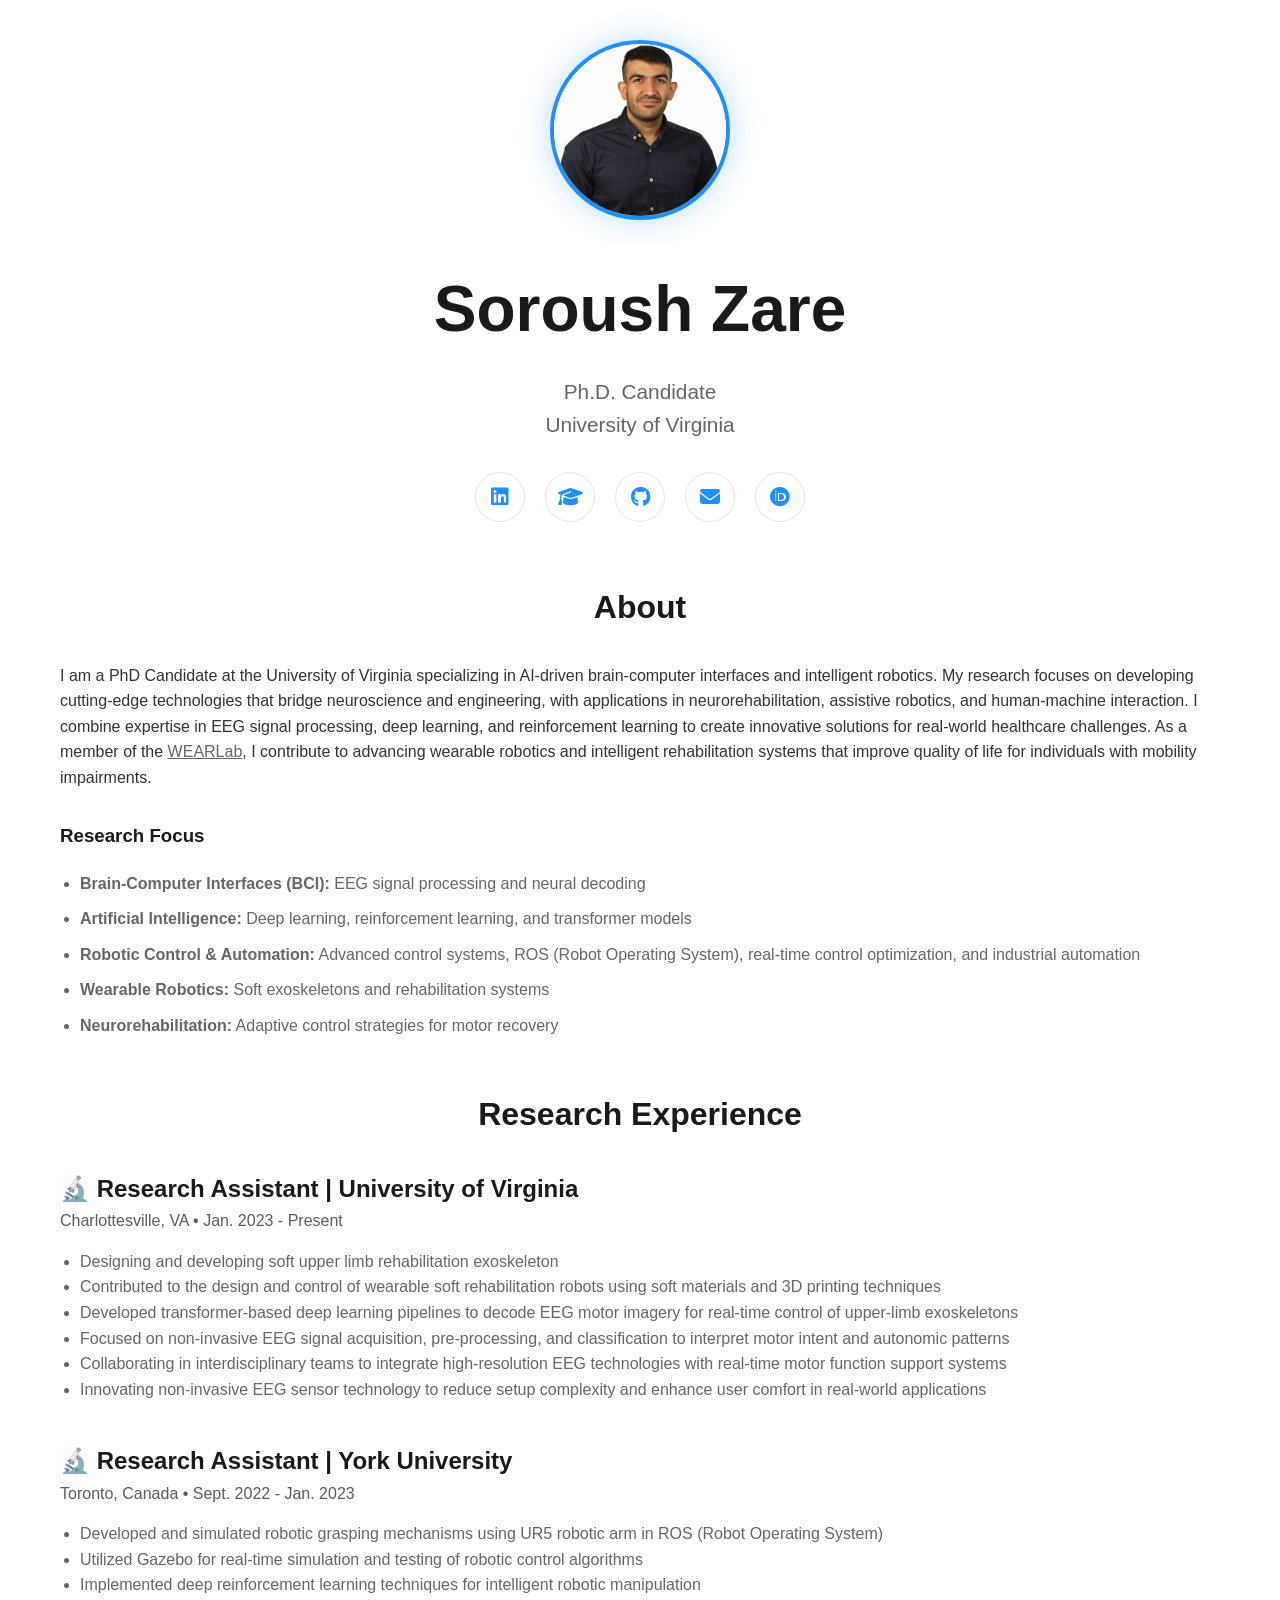
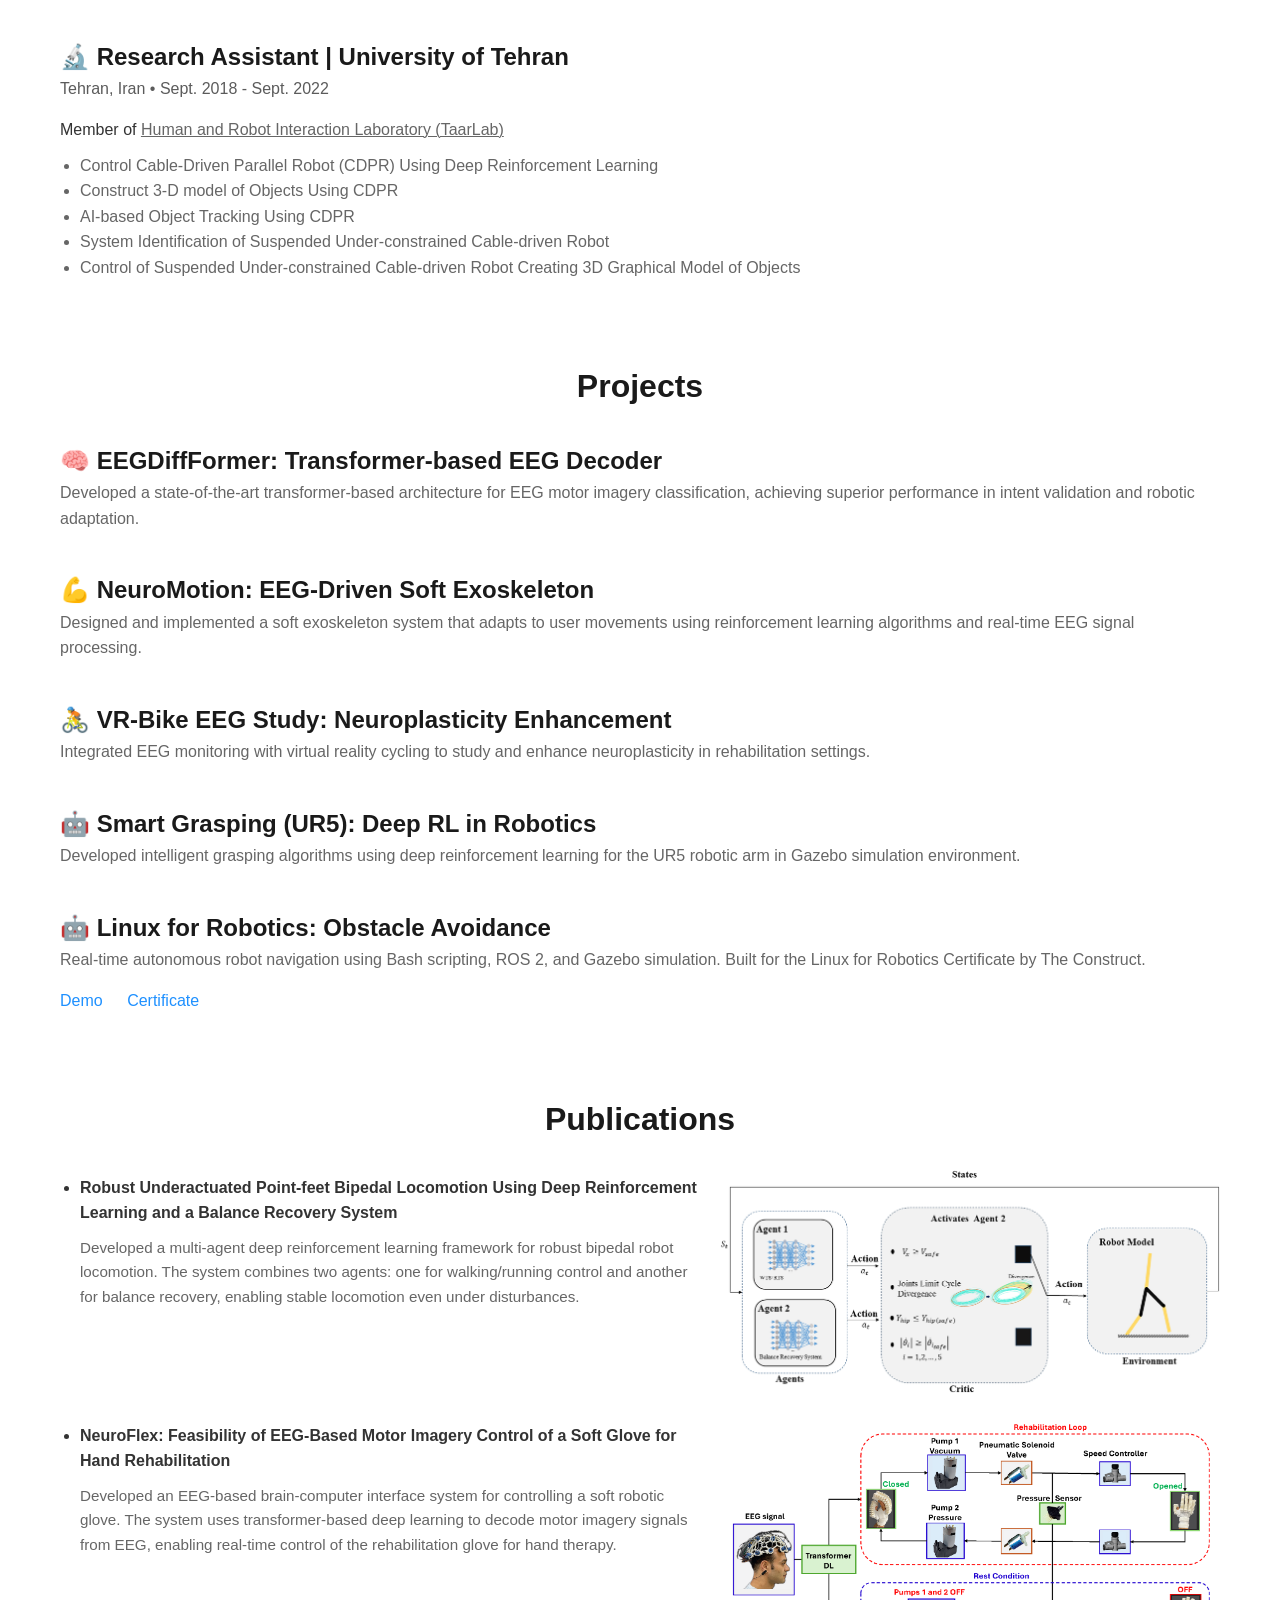
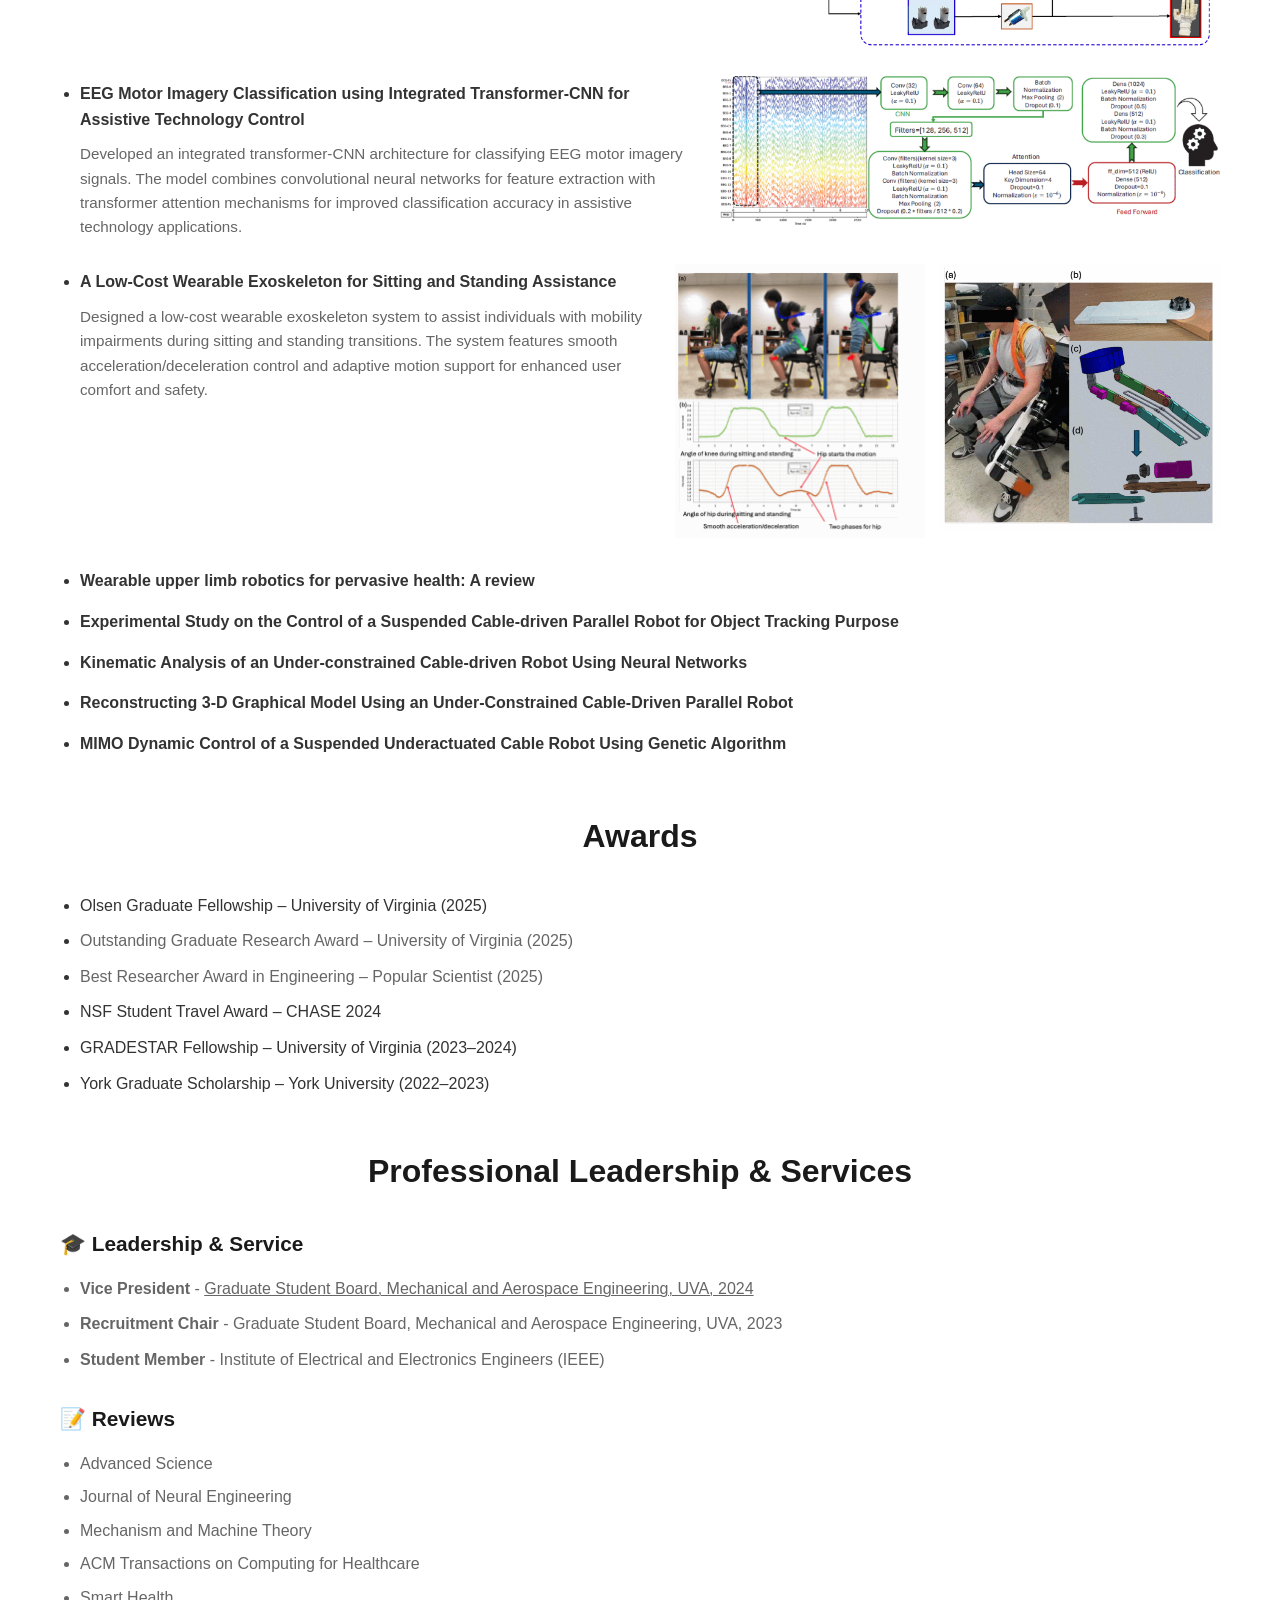
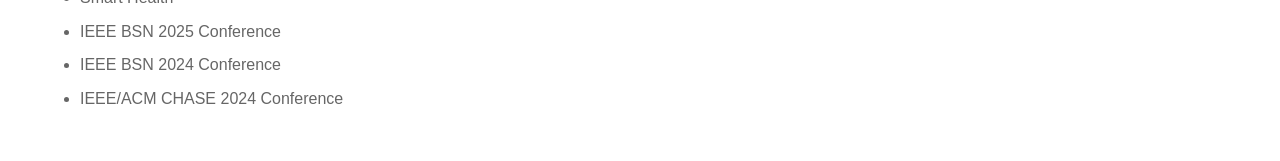
==== index.html @ b2ff049e "Add Google Analytics tag; remove unused pages and assets" ====
<!DOCTYPE html>
<html lang="en">
<head>
  <!-- Google tag (gtag.js) -->
  <script async src="https://www.googletagmanager.com/gtag/js?id=G-PZCXZJP1YN"></script>
  <script>
    window.dataLayer = window.dataLayer || [];
    function gtag(){dataLayer.push(arguments);}
    gtag('js', new Date());
    gtag('config', 'G-PZCXZJP1YN');
  </script>
  <meta charset="UTF-8">
  <meta name="viewport" content="width=device-width, initial-scale=1.0"/>
  <title>Soroush Zare | PhD Candidate | AI & BCI Researcher | University of Virginia</title>
  <link rel="icon" href="https://soroushzare.github.io/Profile.jpg" type="image/jpeg">
  
  <!-- SEO Meta Tags -->
  <meta name="title" content="Soroush Zare | PhD Candidate | AI & BCI Researcher | University of Virginia">
  <meta name="description" content="PhD Candidate at University of Virginia | AI & BCI Researcher | 10+ Publications | Expert in Brain-Computer Interfaces, Reinforcement Learning, and Wearable Robotics | Open to Industry Opportunities">
  <meta name="keywords" content="AI Researcher, Brain-Computer Interface, Machine Learning, Robotics, PhD Candidate, University of Virginia, EEG, Neural Networks, Deep Learning, Industry Research, Tech Jobs, AI Engineer, BCI Developer, Reinforcement Learning, Wearable Robotics, Neurorehabilitation, Research Scientist, Academic, PhD, UVA, Virginia, Hiring, Career, Job">
  <meta name="author" content="Soroush Zare">
  
  <!-- Open Graph / Facebook -->
  <meta property="og:type" content="website">
  <meta property="og:url" content="https://soroushzare.github.io">
  <meta property="og:title" content="Soroush Zare | PhD Candidate | AI & BCI Researcher | University of Virginia">
  <meta property="og:description" content="PhD Candidate at University of Virginia specializing in AI-driven brain-computer interfaces, reinforcement learning, and wearable robotics. 10+ publications, open to industry opportunities.">
  <meta property="og:image" content="https://soroushzare.github.io/Profile.jpg">
  
  <!-- Twitter -->
  <meta name="twitter:card" content="summary_large_image">
  <meta name="twitter:url" content="https://soroushzare.github.io">
  <meta name="twitter:title" content="Soroush Zare | PhD Candidate | AI & BCI Researcher | University of Virginia">
  <meta name="twitter:description" content="PhD Candidate at University of Virginia specializing in AI-driven brain-computer interfaces, reinforcement learning, and wearable robotics. 10+ publications, open to industry opportunities.">
  <meta name="twitter:image" content="https://soroushzare.github.io/Profile.jpg">
  
  <!-- Font Awesome -->
  <link rel="stylesheet" href="https://cdnjs.cloudflare.com/ajax/libs/font-awesome/6.4.0/css/all.min.css"/>
  
  <style>
    * {
      margin: 0;
      padding: 0;
      box-sizing: border-box;
    }

    body {
      font-family: -apple-system, BlinkMacSystemFont, 'Segoe UI', Roboto, sans-serif;
      background: #ffffff;
      color: #333333;
      line-height: 1.6;
    }

    .main-content {
      position: relative;
      z-index: 10;
      min-height: 100vh;
    }

    .header {
      text-align: center;
      padding: 40px 20px;
      background: linear-gradient(180deg, rgba(255,255,255,0.8) 0%, transparent 100%);
    }

    .profile-image {
      width: 180px;
      height: 180px;
      border-radius: 50%;
      border: 4px solid #1e90ff;
      box-shadow: 0 0 30px rgba(30, 144, 255, 0.3);
      margin-bottom: 30px;
    }

    .header h1 {
      font-size: 4rem;
      font-weight: 700;
      color: #1a1a1a;
      margin-bottom: 15px;
    }

    .header p {
      font-size: 1.3rem;
      color: #666666;
      margin-bottom: 30px;
      font-weight: 300;
    }

    .social-links {
      display: flex;
      justify-content: center;
      gap: 20px;
      margin-top: 30px;
    }

    .social-link {
      width: 50px;
      height: 50px;
      border-radius: 50%;
      background: rgba(255, 255, 255, 0.9);
      border: 1px solid rgba(0, 0, 0, 0.1);
      display: flex;
      align-items: center;
      justify-content: center;
      color: #1e90ff;
      font-size: 20px;
      transition: all 0.4s ease;
      text-decoration: none;
    }

    .social-link:hover {
      transform: translateY(-5px) scale(1.1);
      background: rgba(30, 144, 255, 0.3);
      box-shadow: 0 10px 25px rgba(30, 144, 255, 0.3);
    }

    .section {
      max-width: 1200px;
      margin: 0 auto;
      padding: 20px;
    }

    .section-title {
      font-size: 2rem;
      font-weight: 700;
      text-align: center;
      margin-bottom: 30px;
      color: #1a1a1a;
    }

    .fade-in {
      opacity: 1;
      transform: translateY(0);
    }

    .info-section {
      background: rgba(77, 163, 255, 0.1);
      border-radius: 15px;
      padding: 25px;
      border-left: 4px solid #1e90ff;
      transition: all 0.3s ease;
      margin-bottom: 20px;
    }

    .info-section:hover {
      transform: translateY(-5px);
      box-shadow: 0 10px 25px rgba(77, 163, 255, 0.2);
    }

    .info-section h4 {
      color: #1a1a1a;
      font-size: 1.3rem;
      margin-bottom: 15px;
      font-weight: 600;
    }

    .info-section p {
      color: #666666;
      line-height: 1.6;
      margin-bottom: 15px;
    }

    .info-section ul {
      list-style: none;
      padding: 0;
    }

    .info-section li {
      color: #666666;
      padding: 8px 0;
      border-bottom: 1px solid rgba(77, 163, 255, 0.2);
      position: relative;
      padding-left: 20px;
    }

    .info-section li:before {
      content: '•';
      color: #1e90ff;
      position: absolute;
      left: 0;
      font-weight: bold;
    }

    .info-section li:last-child {
      border-bottom: none;
    }

    /* Responsive Design */
    @media (max-width: 768px) {
      .header h1 {
        font-size: 2.5rem;
      }
      
      .section {
        padding: 60px 15px;
      }
      
      .section-title {
        font-size: 1.8rem;
      }
    }
  </style>
</head>
<body>
  <div class="main-content">
    <header class="header">
      <img src="images/icons/Profile.jpg" alt="Soroush Zare" class="profile-image">
      <h1>Soroush Zare</h1>
      <p>Ph.D. Candidate<br>University of Virginia</p>
      <div class="social-links">
        <a href="https://www.linkedin.com/in/soroush-zare/" target="_blank" class="social-link">
          <i class="fab fa-linkedin"></i>
        </a>
        <a href="https://scholar.google.com/citations?user=63FzJooAAAAJ&hl=en" target="_blank" class="social-link">
          <i class="fas fa-graduation-cap"></i>
        </a>
        <a href="https://github.com/SoroushZare" target="_blank" class="social-link">
          <i class="fab fa-github"></i>
        </a>
        <a href="mailto:cyj7tf@virginia.edu" class="social-link">
          <i class="fas fa-envelope"></i>
        </a>
        <a href="https://orcid.org/0009-0005-2752-0887" target="_blank" class="social-link">
          <i class="fab fa-orcid"></i>
        </a>
      </div>
    </header>

    <!-- About Section -->
    <section class="section">
      <h2 class="section-title">About</h2>
      <div class="fade-in">
        <p>I am a PhD Candidate at the University of Virginia specializing in AI-driven brain-computer interfaces and intelligent robotics. My research focuses on developing cutting-edge technologies that bridge neuroscience and engineering, with applications in neurorehabilitation, assistive robotics, and human-machine interaction. I combine expertise in EEG signal processing, deep learning, and reinforcement learning to create innovative solutions for real-world healthcare challenges. As a member of the <a href="https://engineering.virginia.edu/labs-groups/wearlab" target="_blank" style="color: #666666; text-decoration: underline; text-decoration-thickness: 1px;">WEARLab</a>, I contribute to advancing wearable robotics and intelligent rehabilitation systems that improve quality of life for individuals with mobility impairments.</p>
        
        <div style="margin-top: 30px;">
          <h3 style="color: #1a1a1a; margin-bottom: 20px;">Research Focus</h3>
          <ul style="list-style: disc; padding-left: 20px; color: #666666;">
            <li style="margin-bottom: 10px;">
              <strong>Brain-Computer Interfaces (BCI):</strong> EEG signal processing and neural decoding
            </li>
            <li style="margin-bottom: 10px;">
              <strong>Artificial Intelligence:</strong> Deep learning, reinforcement learning, and transformer models
            </li>
            <li style="margin-bottom: 10px;">
              <strong>Robotic Control & Automation:</strong> Advanced control systems, ROS (Robot Operating System), real-time control optimization, and industrial automation
            </li>
            <li style="margin-bottom: 10px;">
              <strong>Wearable Robotics:</strong> Soft exoskeletons and rehabilitation systems
            </li>
            <li style="margin-bottom: 10px;">
              <strong>Neurorehabilitation:</strong> Adaptive control strategies for motor recovery
            </li>
          </ul>
        </div>
      </div>
    </section>

    <!-- Experience Section -->
    <section class="section">
      <h2 class="section-title">Research Experience</h2>
      <div class="fade-in">
        <div style="margin-bottom: 40px;">
          <h3 style="color: #1a1a1a; font-size: 1.5rem;">🔬 Research Assistant | University of Virginia</h3>
          <p style="margin-bottom: 15px; opacity: 0.8;">Charlottesville, VA • Jan. 2023 - Present</p>
          <ul style="list-style: disc; padding-left: 20px; color: #666666;">
            <li>Designing and developing soft upper limb rehabilitation exoskeleton</li>
            <li>Contributed to the design and control of wearable soft rehabilitation robots using soft materials and 3D printing techniques</li>
            <li>Developed transformer-based deep learning pipelines to decode EEG motor imagery for real-time control of upper-limb exoskeletons</li>
            <li>Focused on non-invasive EEG signal acquisition, pre-processing, and classification to interpret motor intent and autonomic patterns</li>
            <li>Collaborating in interdisciplinary teams to integrate high-resolution EEG technologies with real-time motor function support systems</li>
            <li>Innovating non-invasive EEG sensor technology to reduce setup complexity and enhance user comfort in real-world applications</li>
          </ul>
        </div>

        <div style="margin-bottom: 40px;">
          <h3 style="color: #1a1a1a; font-size: 1.5rem;">🔬 Research Assistant | York University</h3>
          <p style="margin-bottom: 15px; opacity: 0.8;">Toronto, Canada • Sept. 2022 - Jan. 2023</p>
          <ul style="list-style: disc; padding-left: 20px; color: #666666;">
            <li>Developed and simulated robotic grasping mechanisms using UR5 robotic arm in ROS (Robot Operating System)</li>
            <li>Utilized Gazebo for real-time simulation and testing of robotic control algorithms</li>
            <li>Implemented deep reinforcement learning techniques for intelligent robotic manipulation</li>
          </ul>
        </div>

        <div style="margin-bottom: 40px;">
          <h3 style="color: #1a1a1a; font-size: 1.5rem;">🔬 Research Assistant | University of Tehran</h3>
          <p style="margin-bottom: 15px; opacity: 0.8;">Tehran, Iran • Sept. 2018 - Sept. 2022</p>
          <p style="margin-bottom: 10px;">Member of <a href="http://taarlab.com/" target="_blank" style="color: #666666; text-decoration: underline; text-decoration-thickness: 1px;">Human and Robot Interaction Laboratory (TaarLab)</a></p>
          <ul style="list-style: disc; padding-left: 20px; color: #666666;">
            <li>Control Cable-Driven Parallel Robot (CDPR) Using Deep Reinforcement Learning</li>
            <li>Construct 3-D model of Objects Using CDPR</li>
            <li>AI-based Object Tracking Using CDPR</li>
            <li>System Identification of Suspended Under-constrained Cable-driven Robot</li>
            <li>Control of Suspended Under-constrained Cable-driven Robot Creating 3D Graphical Model of Objects</li>
          </ul>
        </div>
      </div>
    </section>

    <!-- Projects Section -->
    <section class="section">
      <h2 class="section-title">Projects</h2>
      <div class="fade-in">
        <div style="margin-bottom: 40px;">
          <h3 style="color: #1a1a1a; font-size: 1.5rem;">🧠 EEGDiffFormer: Transformer-based EEG Decoder</h3>
          <p style="color: #666666;">Developed a state-of-the-art transformer-based architecture for EEG motor imagery classification, achieving superior performance in intent validation and robotic adaptation.</p>
        </div>

        <div style="margin-bottom: 40px;">
          <h3 style="color: #1a1a1a; font-size: 1.5rem;">💪 NeuroMotion: EEG-Driven Soft Exoskeleton</h3>
          <p style="color: #666666;">Designed and implemented a soft exoskeleton system that adapts to user movements using reinforcement learning algorithms and real-time EEG signal processing.</p>
        </div>

        <div style="margin-bottom: 40px;">
          <h3 style="color: #1a1a1a; font-size: 1.5rem;">🚴 VR-Bike EEG Study: Neuroplasticity Enhancement</h3>
          <p style="color: #666666;">Integrated EEG monitoring with virtual reality cycling to study and enhance neuroplasticity in rehabilitation settings.</p>
        </div>

        <div style="margin-bottom: 40px;">
          <h3 style="color: #1a1a1a; font-size: 1.5rem;">🤖 Smart Grasping (UR5): Deep RL in Robotics</h3>
          <p style="color: #666666;">Developed intelligent grasping algorithms using deep reinforcement learning for the UR5 robotic arm in Gazebo simulation environment.</p>
        </div>

        <div style="margin-bottom: 40px;">
          <h3 style="color: #1a1a1a; font-size: 1.5rem;">🤖 Linux for Robotics: Obstacle Avoidance</h3>
          <p style="margin-bottom: 15px; color: #666666;">Real-time autonomous robot navigation using Bash scripting, ROS 2, and Gazebo simulation. Built for the Linux for Robotics Certificate by The Construct.</p>
          <div style="margin-bottom: 15px;">
            <a href="https://www.youtube.com/watch?v=D7-lPA4cCZ0&t=501s" target="_blank" style="color: #1e90ff; text-decoration: none; margin-right: 20px;">Demo</a>
            <a href="https://app.theconstruct.ai/accomplishments/verify/RIA2F8F751DC2FD/" target="_blank" style="color: #1e90ff; text-decoration: none;">Certificate</a>
          </div>
        </div>
      </div>
    </section>

    <!-- Publications Section -->
    <section class="section">
      <h2 class="section-title">Publications</h2>
      <div class="fade-in">
        <ul style="list-style: disc; padding-left: 20px;">
          <li style="margin-bottom: 30px;">
            <div style="display: flex; gap: 20px; align-items: flex-start; flex-wrap: wrap;">
              <div style="flex: 1; min-width: 300px;">
                <a href="https://doi.org/10.1115/1.4069223" target="_blank" style="color: #333333; text-decoration: none; font-weight: bold;">Robust Underactuated Point-feet Bipedal Locomotion Using Deep Reinforcement Learning and a Balance Recovery System</a>
              <p style="color: #666666; font-size: 0.95rem; line-height: 1.6; margin-top: 10px;">
                Developed a multi-agent deep reinforcement learning framework for robust bipedal robot locomotion. The system combines two agents: one for walking/running control and another for balance recovery, enabling stable locomotion even under disturbances.
              </p>
            </div>
            <div style="flex-shrink: 0;">
              <a href="images/publications/bipedal-locomotion-rl.png" target="_blank">
                <img src="images/publications/bipedal-locomotion-rl.png" alt="Bipedal Locomotion System" style="max-width: 500px; width: 100%; margin-top: -5px; display: block; cursor: pointer;">
              </a>
            </div>
            </div>
          </li>
          <li style="margin-bottom: 30px;">
            <div style="display: flex; gap: 20px; align-items: flex-start; flex-wrap: wrap;">
              <div style="flex: 1; min-width: 300px;">
                <a href="https://doi.org/10.3390/s25030610" target="_blank" style="color: #333333; text-decoration: none; font-weight: bold;">NeuroFlex: Feasibility of EEG-Based Motor Imagery Control of a Soft Glove for Hand Rehabilitation</a>
              <p style="color: #666666; font-size: 0.95rem; line-height: 1.6; margin-top: 10px;">
                Developed an EEG-based brain-computer interface system for controlling a soft robotic glove. The system uses transformer-based deep learning to decode motor imagery signals from EEG, enabling real-time control of the rehabilitation glove for hand therapy.
              </p>
            </div>
            <div style="flex-shrink: 0;">
              <a href="images/publications/neuroflex-bci-system.png" target="_blank">
                <img src="images/publications/neuroflex-bci-system.png" alt="NeuroFlex System Diagram" style="max-width: 500px; width: 100%; margin-top: -5px; display: block; cursor: pointer;">
              </a>
            </div>
            </div>
          </li>
          <li style="margin-bottom: 30px;">
            <div style="display: flex; gap: 20px; align-items: flex-start; flex-wrap: wrap;">
              <div style="flex: 1; min-width: 300px;">
                <a href="https://ieeexplore.ieee.org/abstract/document/10614438" target="_blank" style="color: #333333; text-decoration: none; font-weight: bold;">EEG Motor Imagery Classification using Integrated Transformer-CNN for Assistive Technology Control</a>
                <p style="color: #666666; font-size: 0.95rem; line-height: 1.6; margin-top: 10px;">
                  Developed an integrated transformer-CNN architecture for classifying EEG motor imagery signals. The model combines convolutional neural networks for feature extraction with transformer attention mechanisms for improved classification accuracy in assistive technology applications.
                </p>
              </div>
              <div style="flex-shrink: 0;">
              <a href="images/publications/transformer-cnn-architecture.gif" target="_blank">
                <img src="images/publications/transformer-cnn-architecture.gif" alt="Transformer-CNN Architecture" style="max-width: 500px; width: 100%; margin-top: -5px; display: block; cursor: pointer;">
              </a>
              </div>
            </div>
          </li>
          <li style="margin-bottom: 30px;">
            <div style="display: flex; gap: 20px; align-items: flex-start; flex-wrap: wrap;">
              <div style="flex: 1; min-width: 300px;">
                <a href="https://ieeexplore.ieee.org/document/10780629" target="_blank" style="color: #333333; text-decoration: none; font-weight: bold;">A Low-Cost Wearable Exoskeleton for Sitting and Standing Assistance</a>
              <p style="color: #666666; font-size: 0.95rem; line-height: 1.6; margin-top: 10px;">
                Designed a low-cost wearable exoskeleton system to assist individuals with mobility impairments during sitting and standing transitions. The system features smooth acceleration/deceleration control and adaptive motion support for enhanced user comfort and safety.
              </p>
            </div>
            <div style="flex-shrink: 0; display: flex; gap: 15px; align-items: flex-start;">
              <a href="images/publications/exoskeleton-motion-analysis.gif" target="_blank">
                <img src="images/publications/exoskeleton-motion-analysis.gif" alt="Exoskeleton Motion Analysis" style="max-width: 250px; width: 100%; margin-top: -5px; display: block; cursor: pointer;">
              </a>
              <a href="images/publications/exoskeleton-design.gif" target="_blank">
                <img src="images/publications/exoskeleton-design.gif" alt="Exoskeleton System Diagram" style="height: 100%; max-width: 280px; width: auto; margin-top: -5px; display: block; cursor: pointer;">
              </a>
            </div>
            </div>
          </li>
          <li style="margin-bottom: 15px;">
            <a href="https://doi.org/10.1088/2516-1091/acc70a" target="_blank" style="color: #333333; text-decoration: none; font-weight: bold;">Wearable upper limb robotics for pervasive health: A review</a>
          </li>
          <li style="margin-bottom: 15px;">
            <a href="https://doi.org/10.1017/S0263574722000649" target="_blank" style="color: #333333; text-decoration: none; font-weight: bold;">Experimental Study on the Control of a Suspended Cable-driven Parallel Robot for Object Tracking Purpose</a>
          </li>
          <li style="margin-bottom: 15px;">
            <a href="https://doi.org/10.1109/ICEE50131.2020.9260982" target="_blank" style="color: #333333; text-decoration: none; font-weight: bold;">Kinematic Analysis of an Under-constrained Cable-driven Robot Using Neural Networks</a>
          </li>
          <li style="margin-bottom: 15px;">
            <a href="https://doi.org/10.1109/ICSPIS51611.2020.9349584" target="_blank" style="color: #333333; text-decoration: none; font-weight: bold;">Reconstructing 3-D Graphical Model Using an Under-Constrained Cable-Driven Parallel Robot</a>
          </li>
          <li style="margin-bottom: 15px;">
            <a href="https://scholar.google.com/citations?view_op=view_citation&hl=en&user=63FzJooAAAAJ&citation_for_view=63FzJooAAAAJ:2osOgNQ5qMEC" target="_blank" style="color: #333333; text-decoration: none; font-weight: bold;">MIMO Dynamic Control of a Suspended Underactuated Cable Robot Using Genetic Algorithm</a>
          </li>
        </ul>
      </div>
    </section>

    <!-- Awards Section -->
    <section class="section">
      <h2 class="section-title">Awards</h2>
      <div class="fade-in">
        <ul style="list-style: disc; padding-left: 20px;">
          <li style="margin-bottom: 10px;">
            Olsen Graduate Fellowship – University of Virginia (2025)
          </li>
          <li style="margin-bottom: 10px;">
            <a href="https://engineering.virginia.edu/news-events/news/photos-mechanical-and-aerospace-engineering-awards-banquet" target="_blank" style="color: #666666; text-decoration: none;">Outstanding Graduate Research Award – University of Virginia (2025)</a>
          </li>
          <li style="margin-bottom: 10px;">
            <a href="https://popularscientist.com/soroush-zare-engineering-best-researcher-award-6623/" target="_blank" style="color: #666666; text-decoration: none;">Best Researcher Award in Engineering – Popular Scientist (2025)</a>
          </li>
          <li style="margin-bottom: 10px;">
            NSF Student Travel Award – CHASE 2024
          </li>
          <li style="margin-bottom: 10px;">
            GRADESTAR Fellowship – University of Virginia (2023–2024)
          </li>
          <li style="margin-bottom: 10px;">
            York Graduate Scholarship – York University (2022–2023)
          </li>
        </ul>
      </div>
    </section>

    <!-- Professional Services Section -->
    <section class="section">
      <h2 class="section-title">Professional Leadership & Services</h2>
      <div class="fade-in">
        <div style="margin-bottom: 30px;">
          <h3 style="color: #1a1a1a; font-size: 1.3rem; margin-bottom: 15px;">🎓 Leadership & Service</h3>
          <ul style="list-style: disc; padding-left: 20px; color: #666666;">
            <li style="margin-bottom: 10px;"><strong>Vice President</strong> - <a href="https://engineering.virginia.edu/department/mechanical-and-aerospace-engineering/academics/graduate-programs/graduate-student-board" target="_blank" style="color: #666666; text-decoration: underline; text-decoration-thickness: 1px;">Graduate Student Board, Mechanical and Aerospace Engineering, UVA, 2024</a></li>
            <li style="margin-bottom: 10px;"><strong>Recruitment Chair</strong> - Graduate Student Board, Mechanical and Aerospace Engineering, UVA, 2023</li>
            <li style="margin-bottom: 10px;"><strong>Student Member</strong> - Institute of Electrical and Electronics Engineers (IEEE)</li>
          </ul>
        </div>

        <div style="margin-bottom: 30px;">
          <h3 style="color: #1a1a1a; font-size: 1.3rem; margin-bottom: 15px;">📝 Reviews</h3>
          <ul style="list-style: disc; padding-left: 20px; color: #666666;">
            <li style="margin-bottom: 8px;"><a href="https://advanced.onlinelibrary.wiley.com/journal/21983844" target="_blank" style="color: #666666; text-decoration: none;">Advanced Science</a></li>
            <li style="margin-bottom: 8px;"><a href="https://iopscience.iop.org/journal/1741-2552" target="_blank" style="color: #666666; text-decoration: none;">Journal of Neural Engineering</a></li>
            <li style="margin-bottom: 8px;"><a href="https://www.sciencedirect.com/journal/mechanism-and-machine-theory" target="_blank" style="color: #666666; text-decoration: none;">Mechanism and Machine Theory</a></li>
            <li style="margin-bottom: 8px;"><a href="https://dl.acm.org/journal/health" target="_blank" style="color: #666666; text-decoration: none;">ACM Transactions on Computing for Healthcare</a></li>
            <li style="margin-bottom: 8px;"><a href="https://www.sciencedirect.com/journal/smart-health" target="_blank" style="color: #666666; text-decoration: none;">Smart Health</a></li>
            <li style="margin-bottom: 8px;"><a href="https://bsn.embs.org/2025/" target="_blank" style="color: #666666; text-decoration: none;">IEEE BSN 2025 Conference</a></li>
            <li style="margin-bottom: 8px;"><a href="https://bsn.embs.org/2024/" target="_blank" style="color: #666666; text-decoration: none;">IEEE BSN 2024 Conference</a></li>
            <li style="margin-bottom: 8px;"><a href="https://conferences.computer.org/chase2024/" target="_blank" style="color: #666666; text-decoration: none;">IEEE/ACM CHASE 2024 Conference</a></li>
          </ul>
        </div>
      </div>
    </section>
  </div>
</body>
</html>
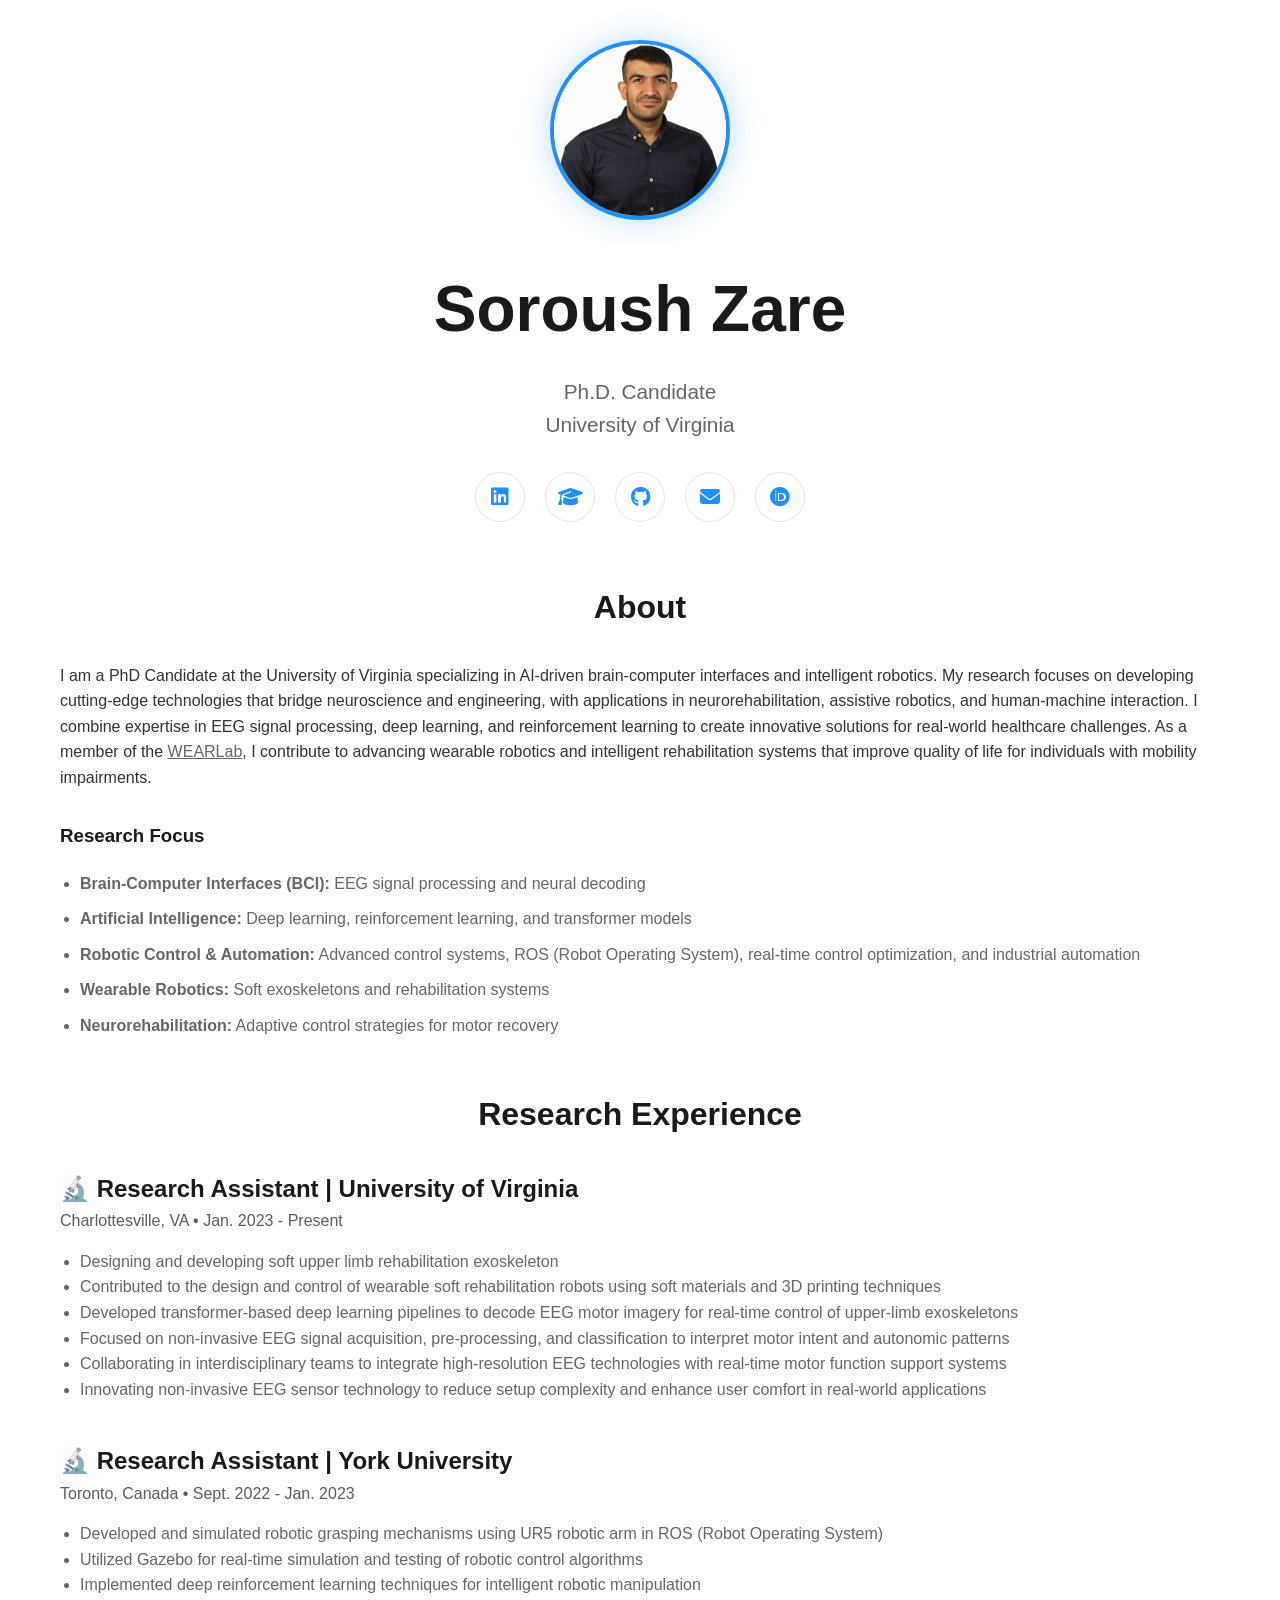
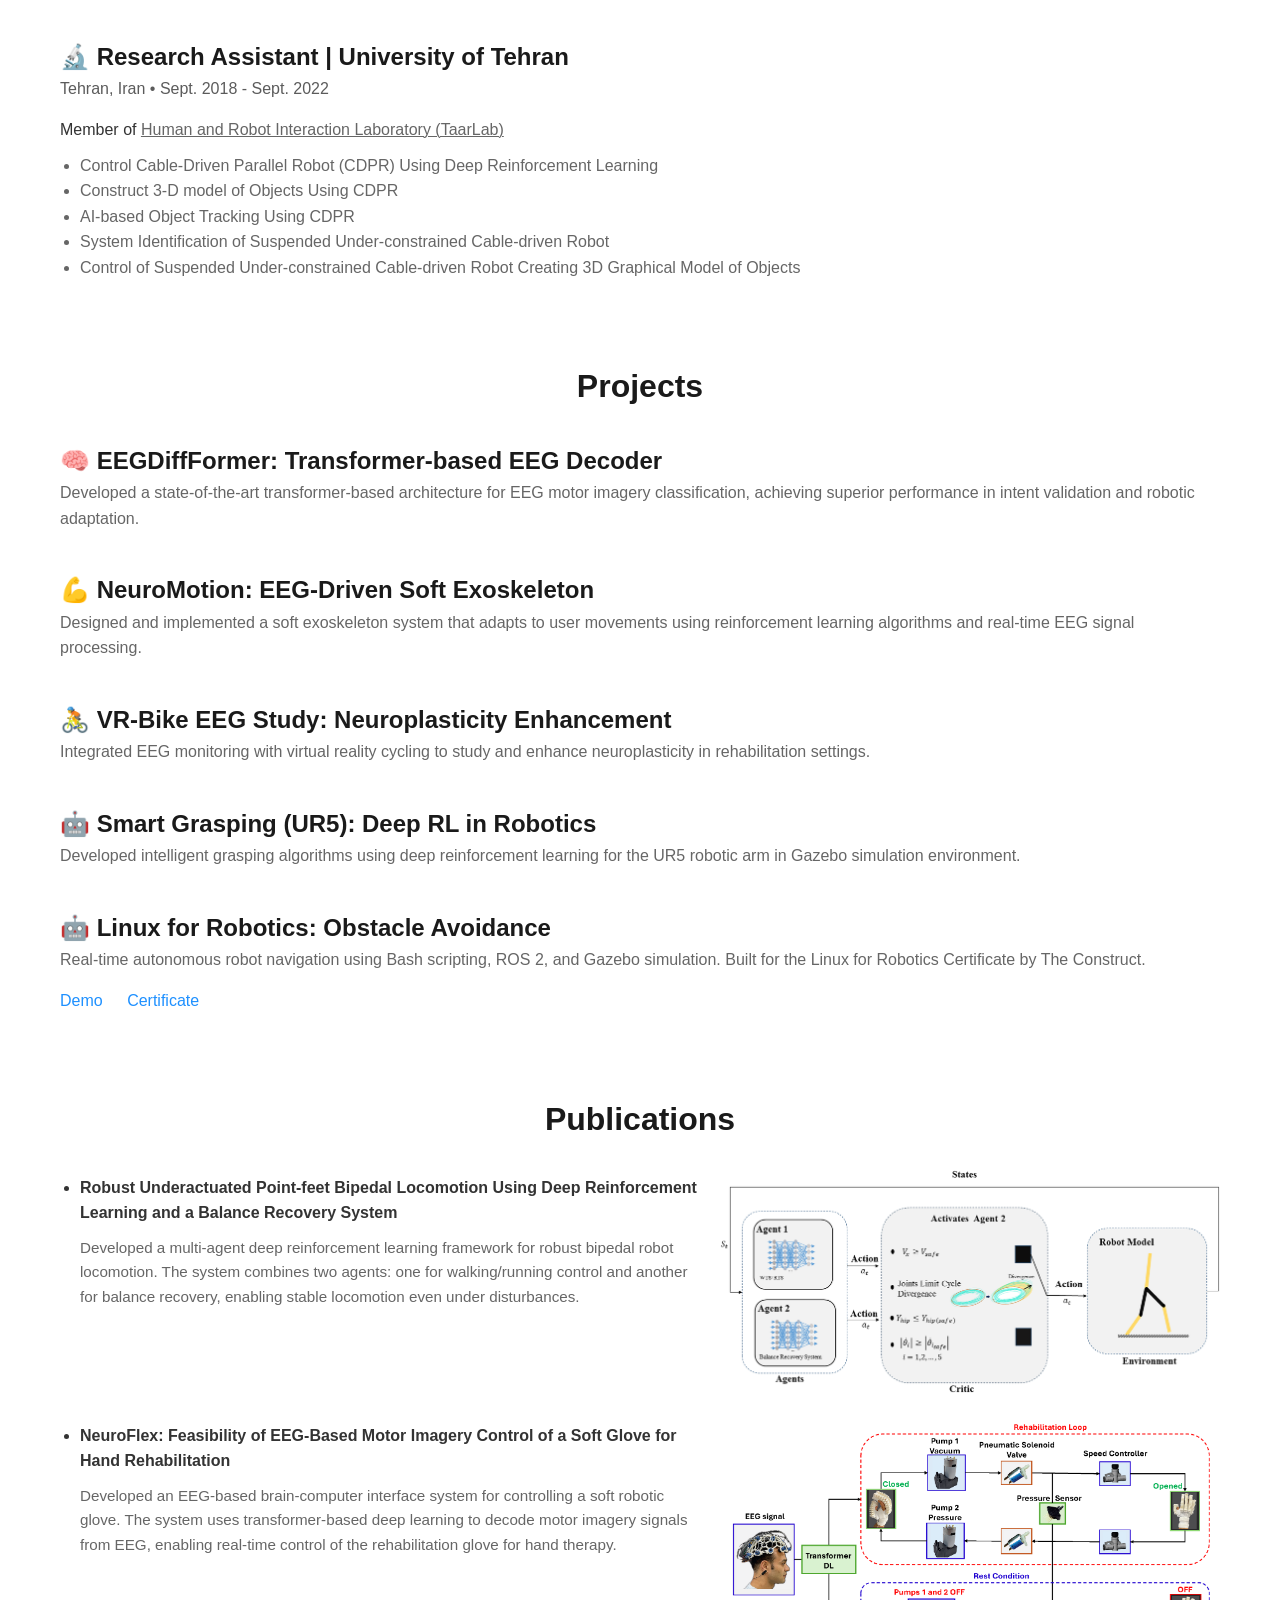
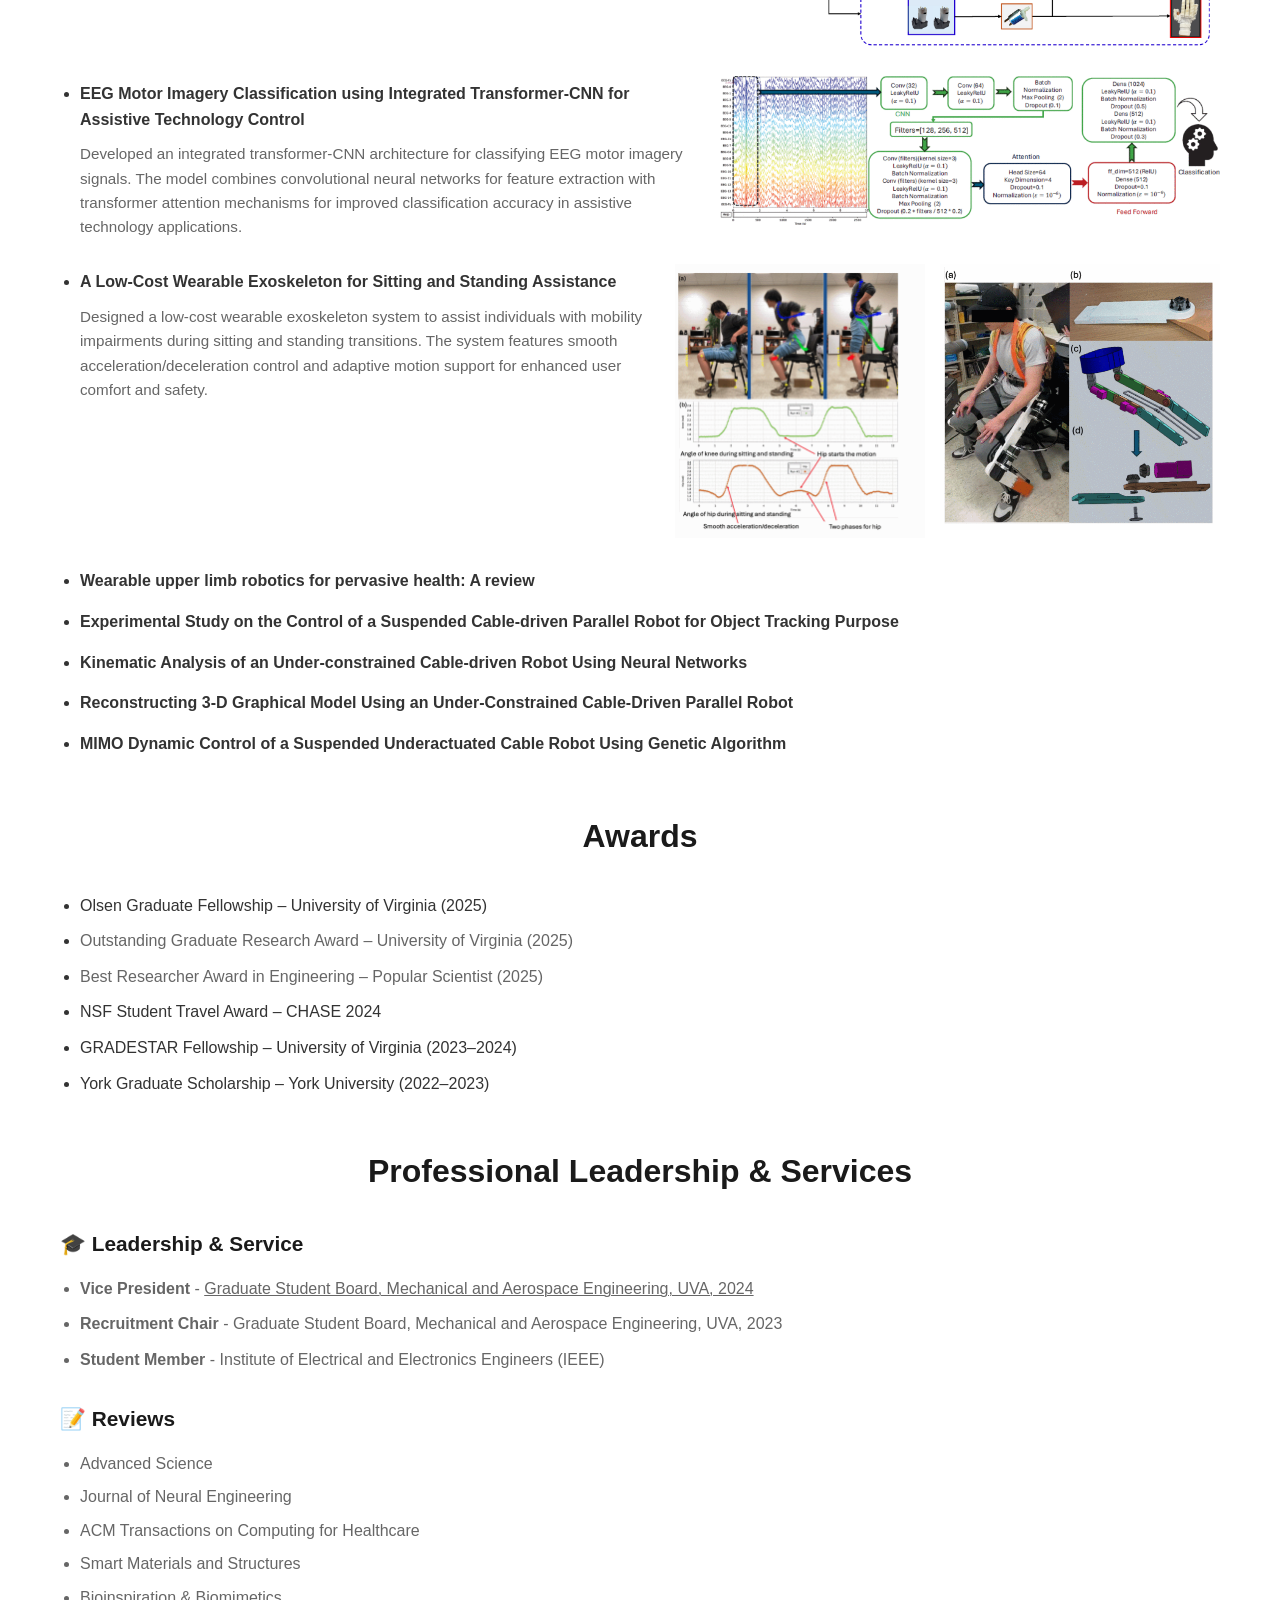
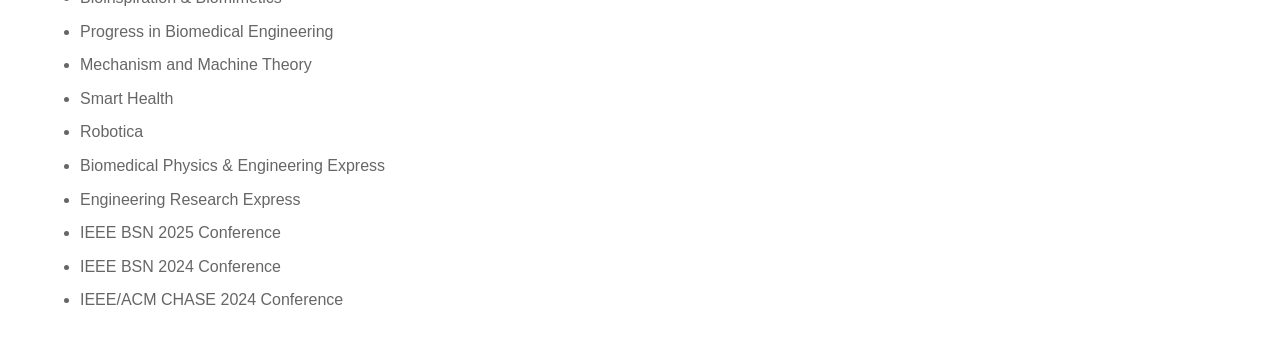
==== commit ff6e6f42: "Add new journals to Reviews section and reorganize by impact factor" ====
--- a/index.html
+++ b/index.html
@@ -464,9 +464,15 @@
           <ul style="list-style: disc; padding-left: 20px; color: #666666;">
             <li style="margin-bottom: 8px;"><a href="https://advanced.onlinelibrary.wiley.com/journal/21983844" target="_blank" style="color: #666666; text-decoration: none;">Advanced Science</a></li>
             <li style="margin-bottom: 8px;"><a href="https://iopscience.iop.org/journal/1741-2552" target="_blank" style="color: #666666; text-decoration: none;">Journal of Neural Engineering</a></li>
+            <li style="margin-bottom: 8px;"><a href="https://dl.acm.org/journal/health" target="_blank" style="color: #666666; text-decoration: none;">ACM Transactions on Computing for Healthcare</a></li>
+            <li style="margin-bottom: 8px;"><a href="https://iopscience.iop.org/journal/0964-1726" target="_blank" style="color: #666666; text-decoration: none;">Smart Materials and Structures</a></li>
+            <li style="margin-bottom: 8px;"><a href="https://iopscience.iop.org/journal/1748-3190" target="_blank" style="color: #666666; text-decoration: none;">Bioinspiration & Biomimetics</a></li>
+            <li style="margin-bottom: 8px;"><a href="https://iopscience.iop.org/journal/2516-1091" target="_blank" style="color: #666666; text-decoration: none;">Progress in Biomedical Engineering</a></li>
             <li style="margin-bottom: 8px;"><a href="https://www.sciencedirect.com/journal/mechanism-and-machine-theory" target="_blank" style="color: #666666; text-decoration: none;">Mechanism and Machine Theory</a></li>
-            <li style="margin-bottom: 8px;"><a href="https://dl.acm.org/journal/health" target="_blank" style="color: #666666; text-decoration: none;">ACM Transactions on Computing for Healthcare</a></li>
             <li style="margin-bottom: 8px;"><a href="https://www.sciencedirect.com/journal/smart-health" target="_blank" style="color: #666666; text-decoration: none;">Smart Health</a></li>
+            <li style="margin-bottom: 8px;"><a href="https://www.cambridge.org/core/journals/robotica" target="_blank" style="color: #666666; text-decoration: none;">Robotica</a></li>
+            <li style="margin-bottom: 8px;"><a href="https://iopscience.iop.org/journal/2053-1591" target="_blank" style="color: #666666; text-decoration: none;">Biomedical Physics & Engineering Express</a></li>
+            <li style="margin-bottom: 8px;"><a href="https://iopscience.iop.org/journal/2631-8695" target="_blank" style="color: #666666; text-decoration: none;">Engineering Research Express</a></li>
             <li style="margin-bottom: 8px;"><a href="https://bsn.embs.org/2025/" target="_blank" style="color: #666666; text-decoration: none;">IEEE BSN 2025 Conference</a></li>
             <li style="margin-bottom: 8px;"><a href="https://bsn.embs.org/2024/" target="_blank" style="color: #666666; text-decoration: none;">IEEE BSN 2024 Conference</a></li>
             <li style="margin-bottom: 8px;"><a href="https://conferences.computer.org/chase2024/" target="_blank" style="color: #666666; text-decoration: none;">IEEE/ACM CHASE 2024 Conference</a></li>
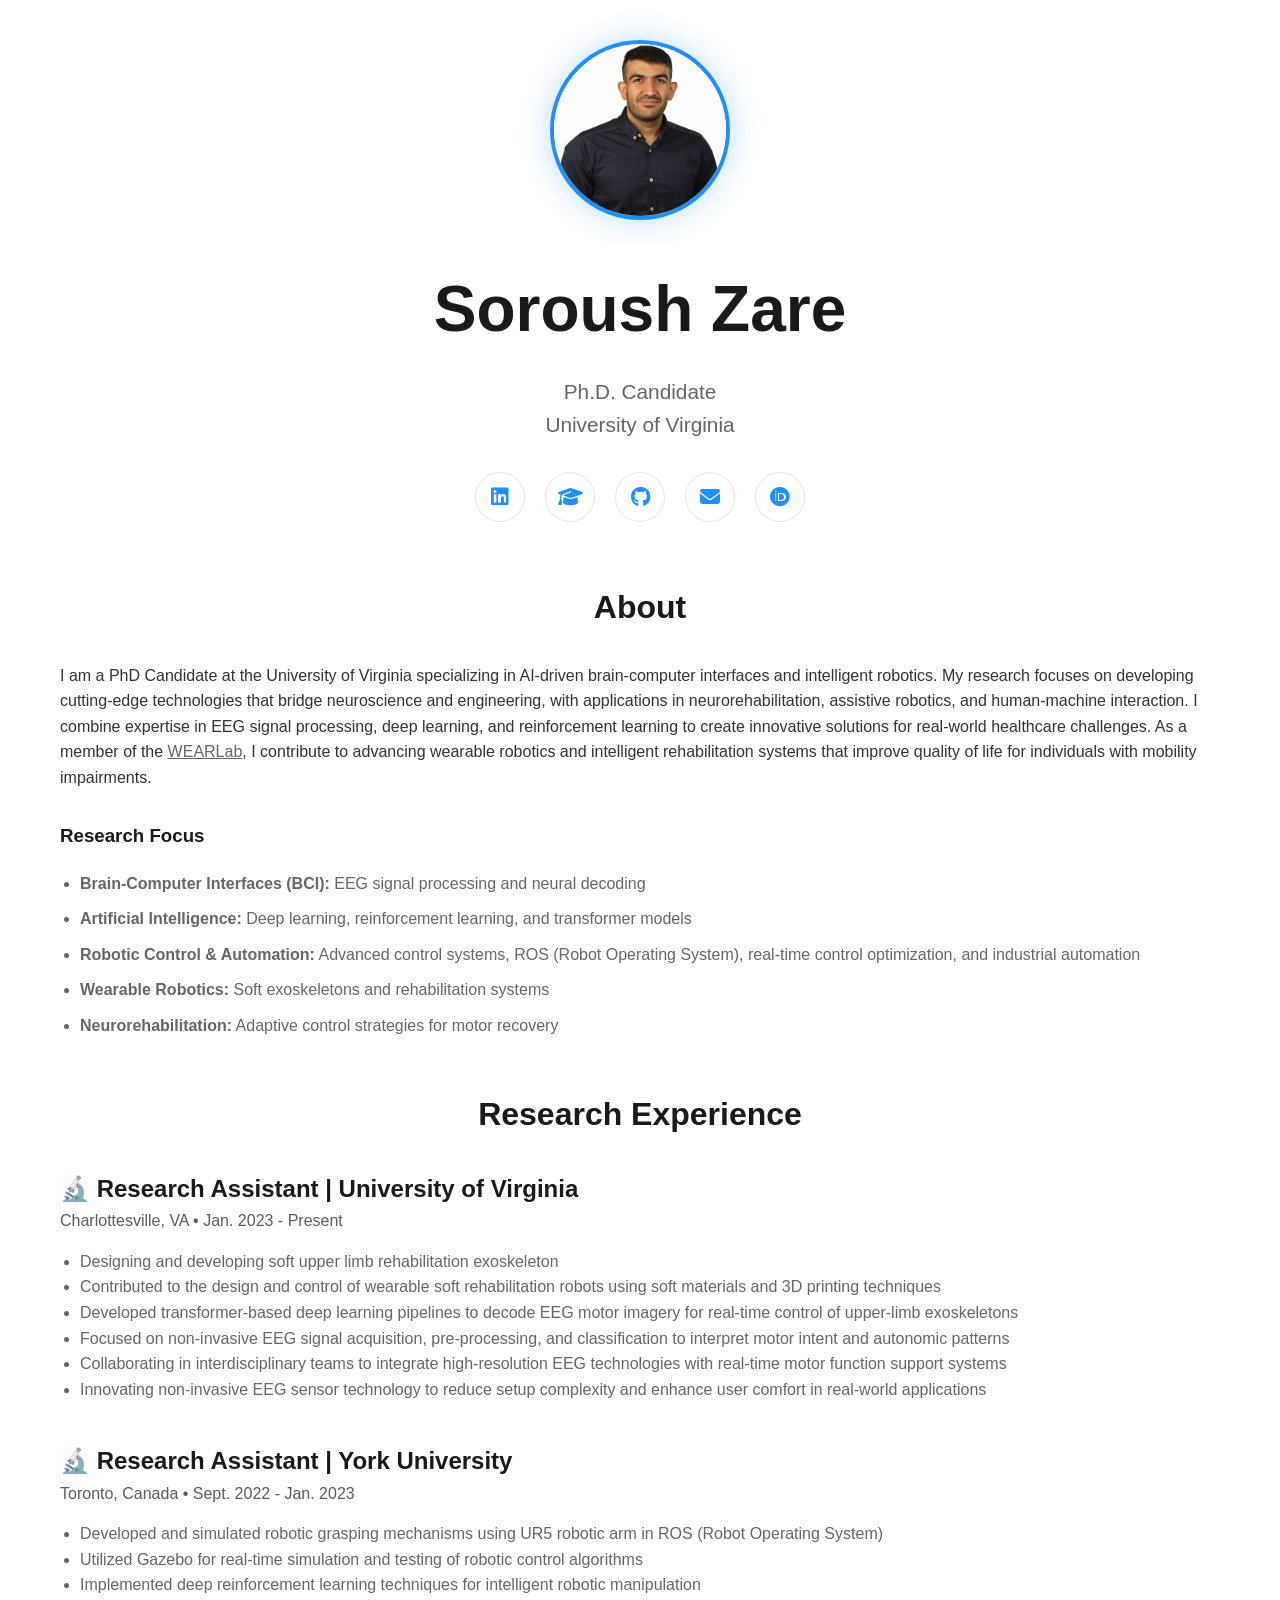
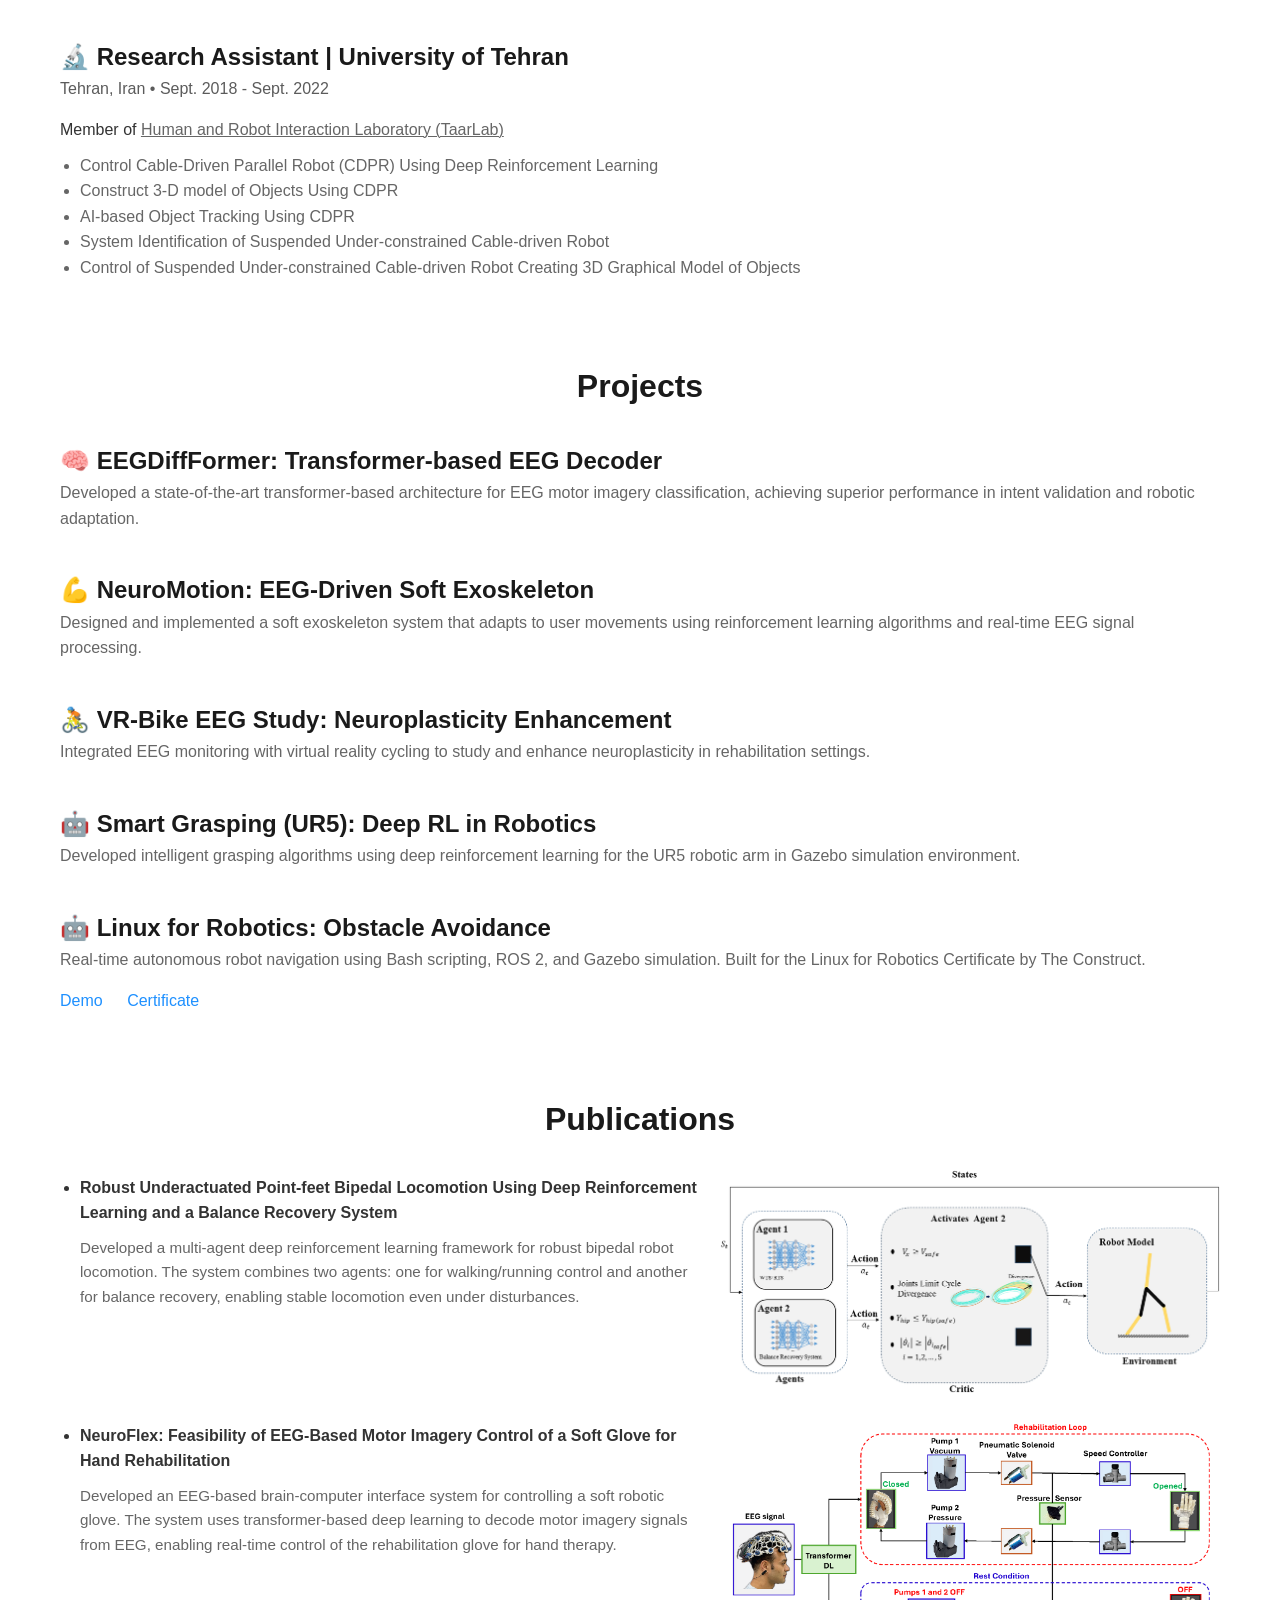
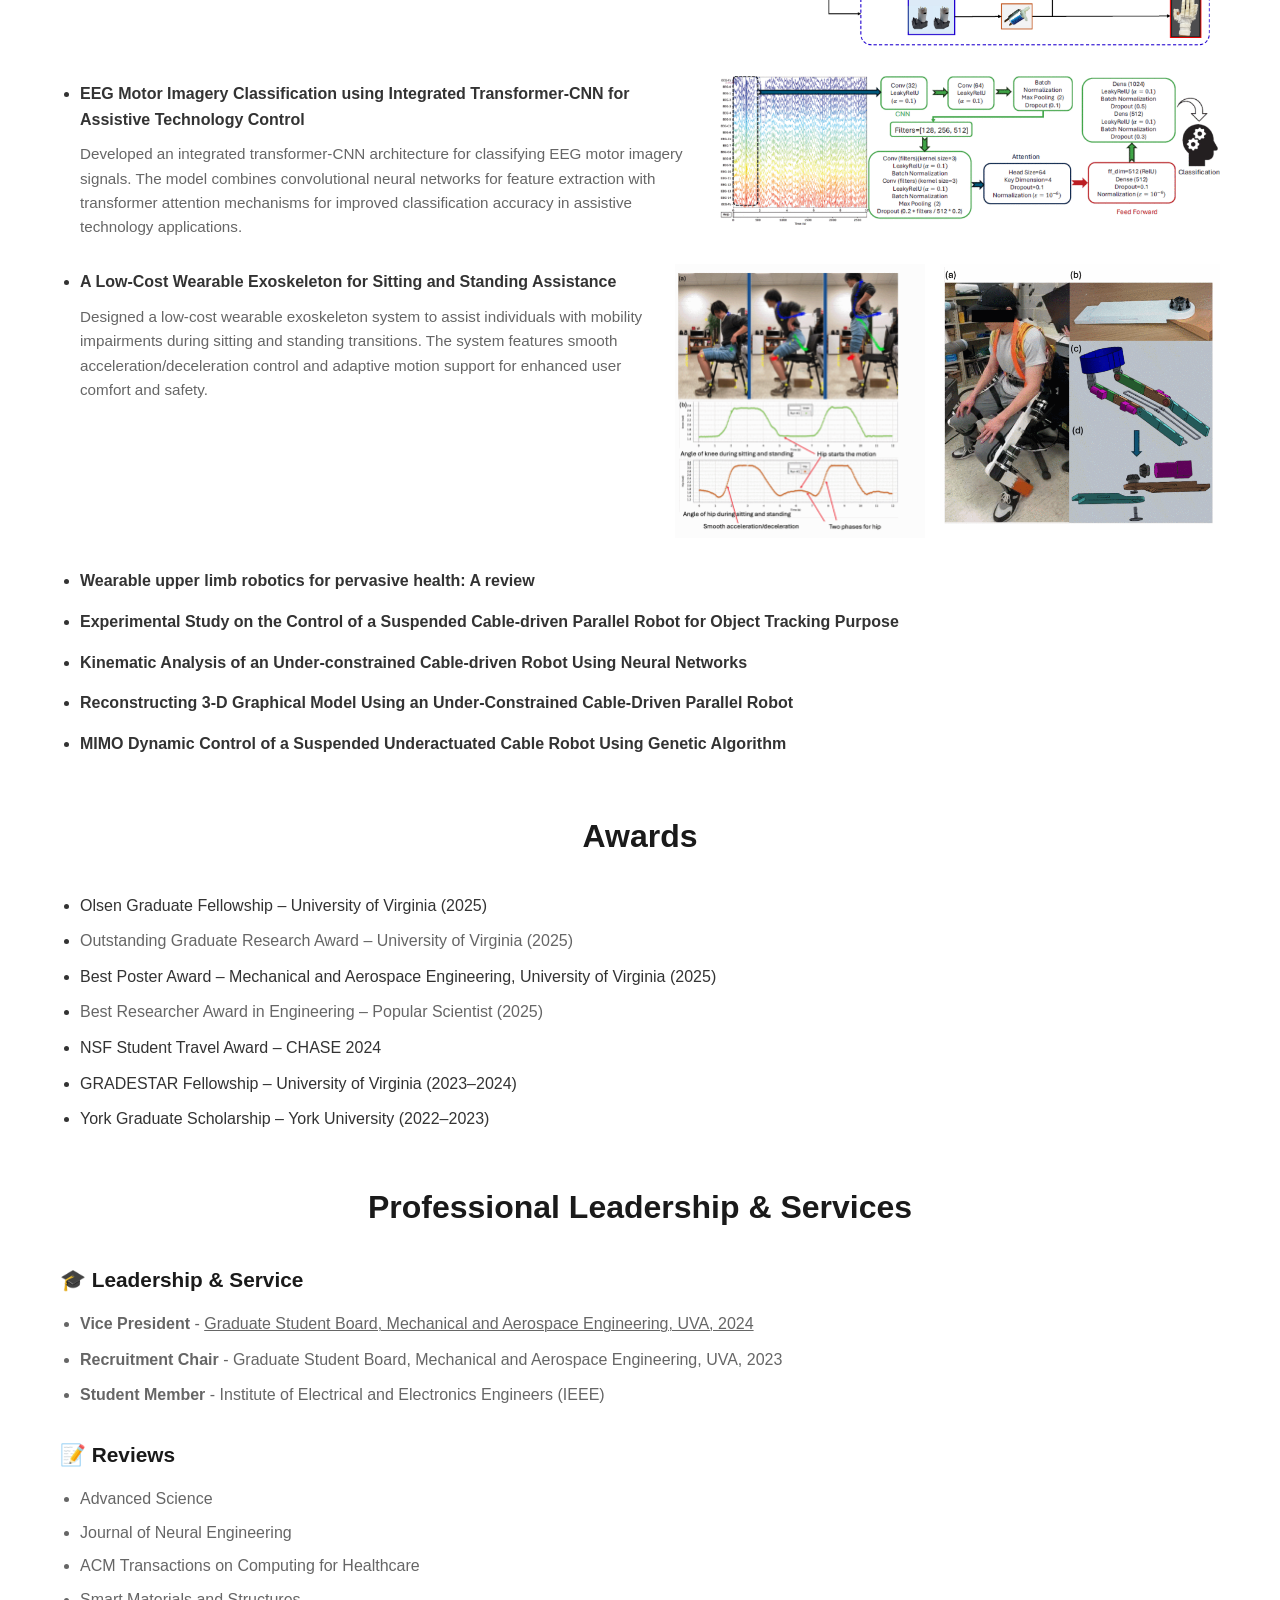
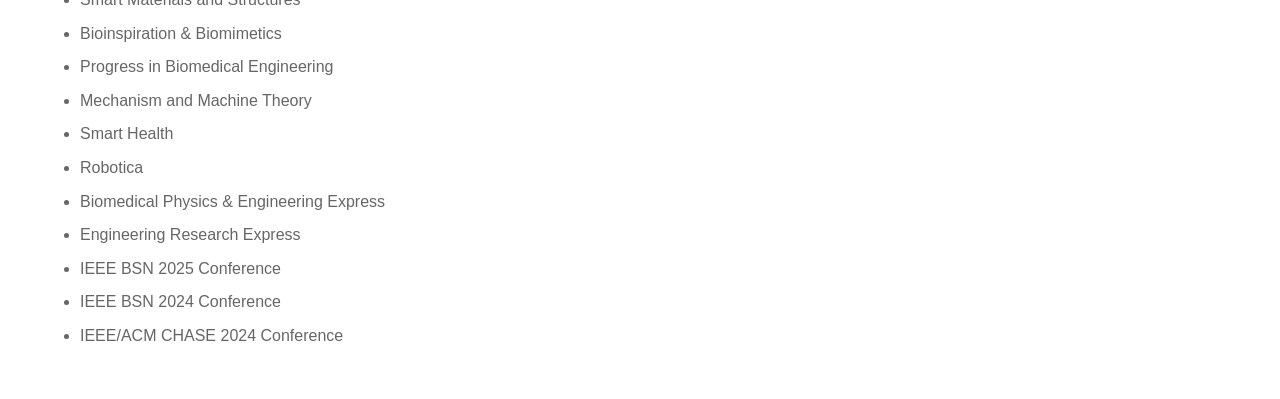
==== commit 430ddbe5: "Add Best Poster Award 2025 to Awards section" ====
--- a/index.html
+++ b/index.html
@@ -431,6 +431,9 @@
             <a href="https://engineering.virginia.edu/news-events/news/photos-mechanical-and-aerospace-engineering-awards-banquet" target="_blank" style="color: #666666; text-decoration: none;">Outstanding Graduate Research Award – University of Virginia (2025)</a>
           </li>
           <li style="margin-bottom: 10px;">
+            Best Poster Award – Mechanical and Aerospace Engineering, University of Virginia (2025)
+          </li>
+          <li style="margin-bottom: 10px;">
             <a href="https://popularscientist.com/soroush-zare-engineering-best-researcher-award-6623/" target="_blank" style="color: #666666; text-decoration: none;">Best Researcher Award in Engineering – Popular Scientist (2025)</a>
           </li>
           <li style="margin-bottom: 10px;">
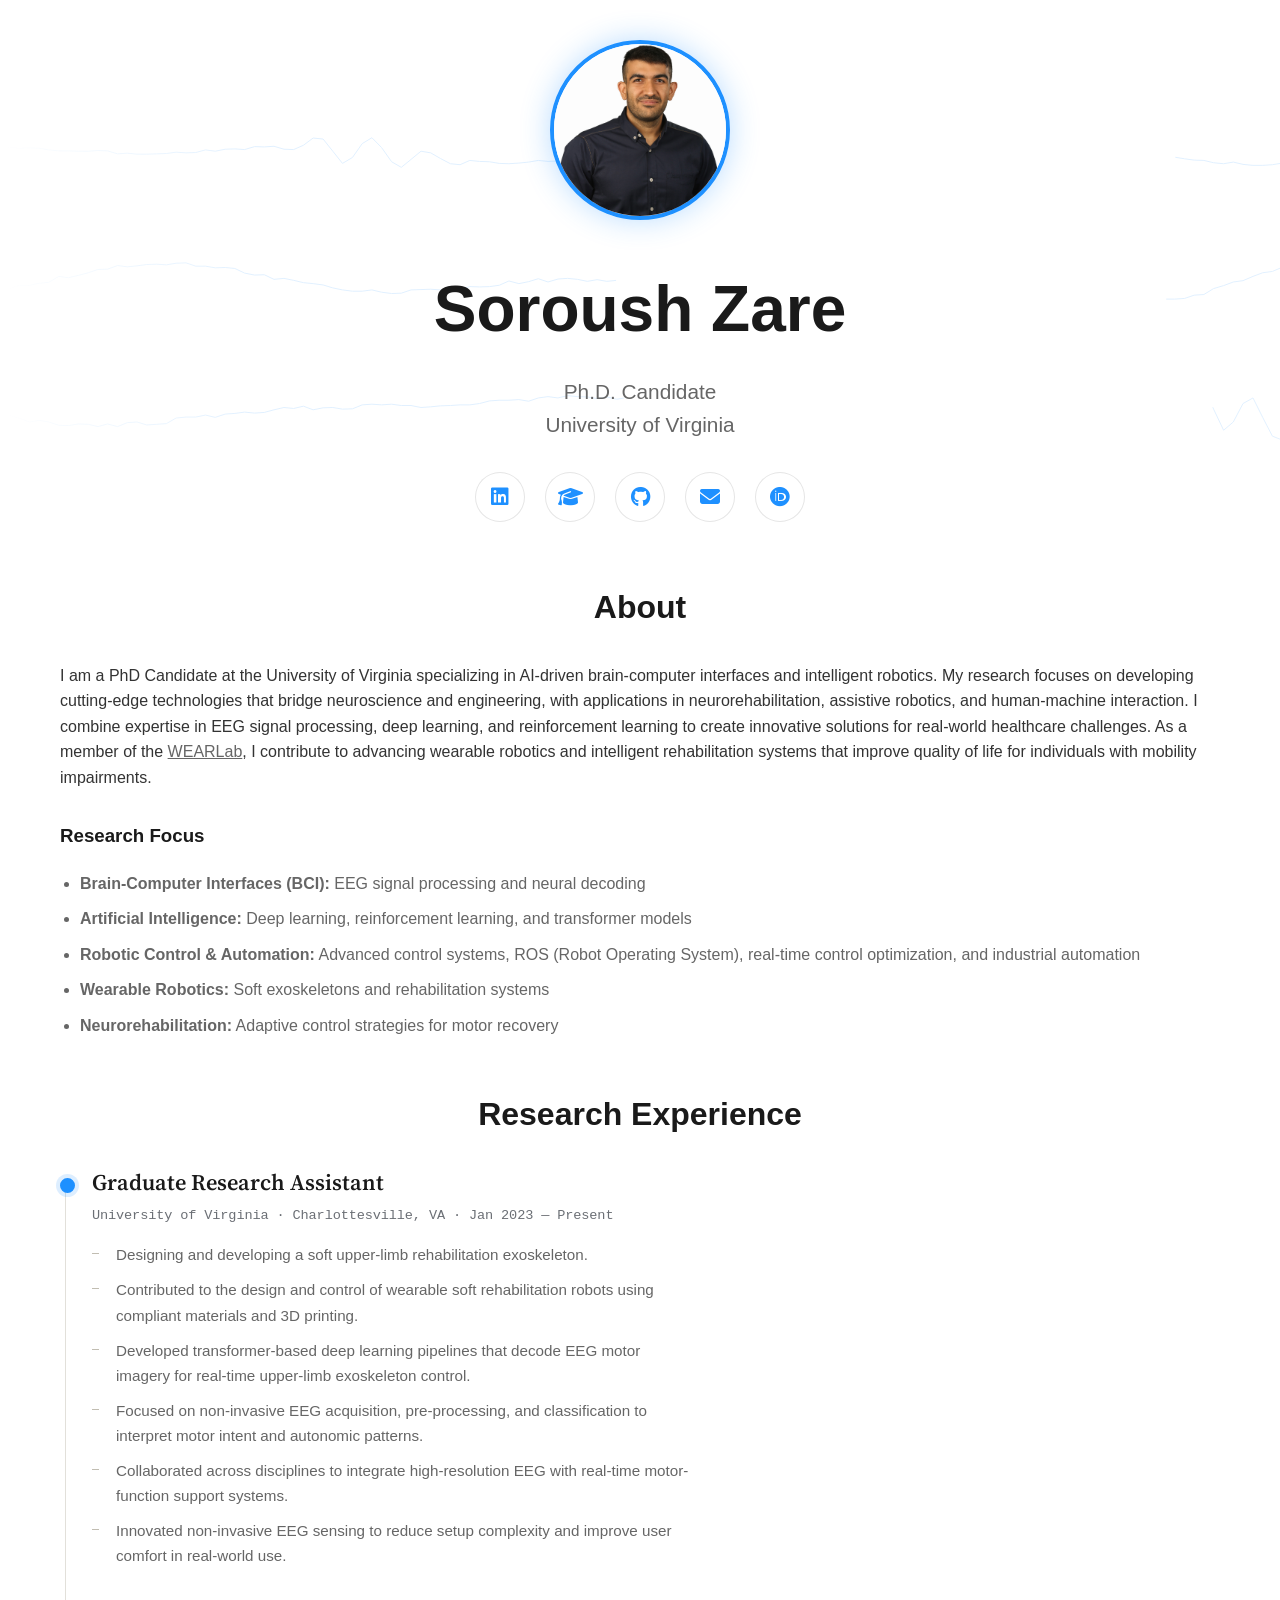
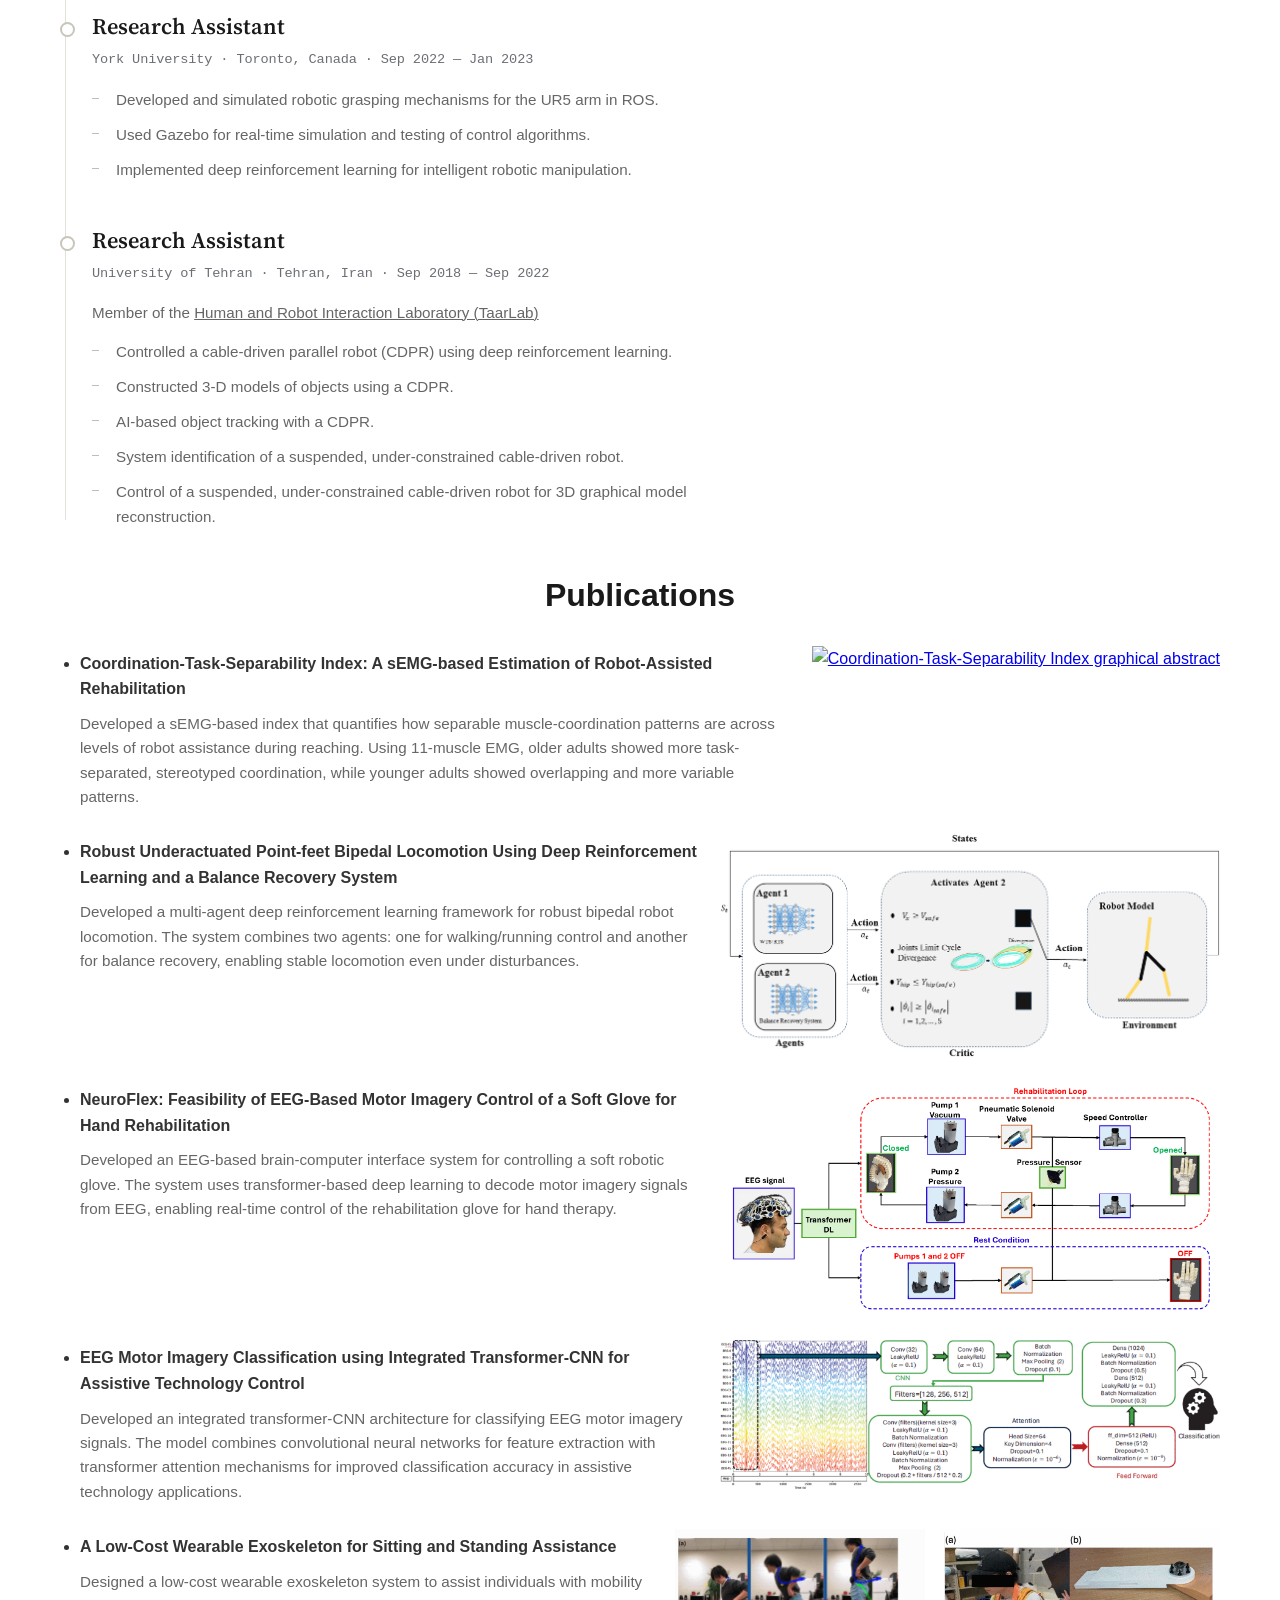
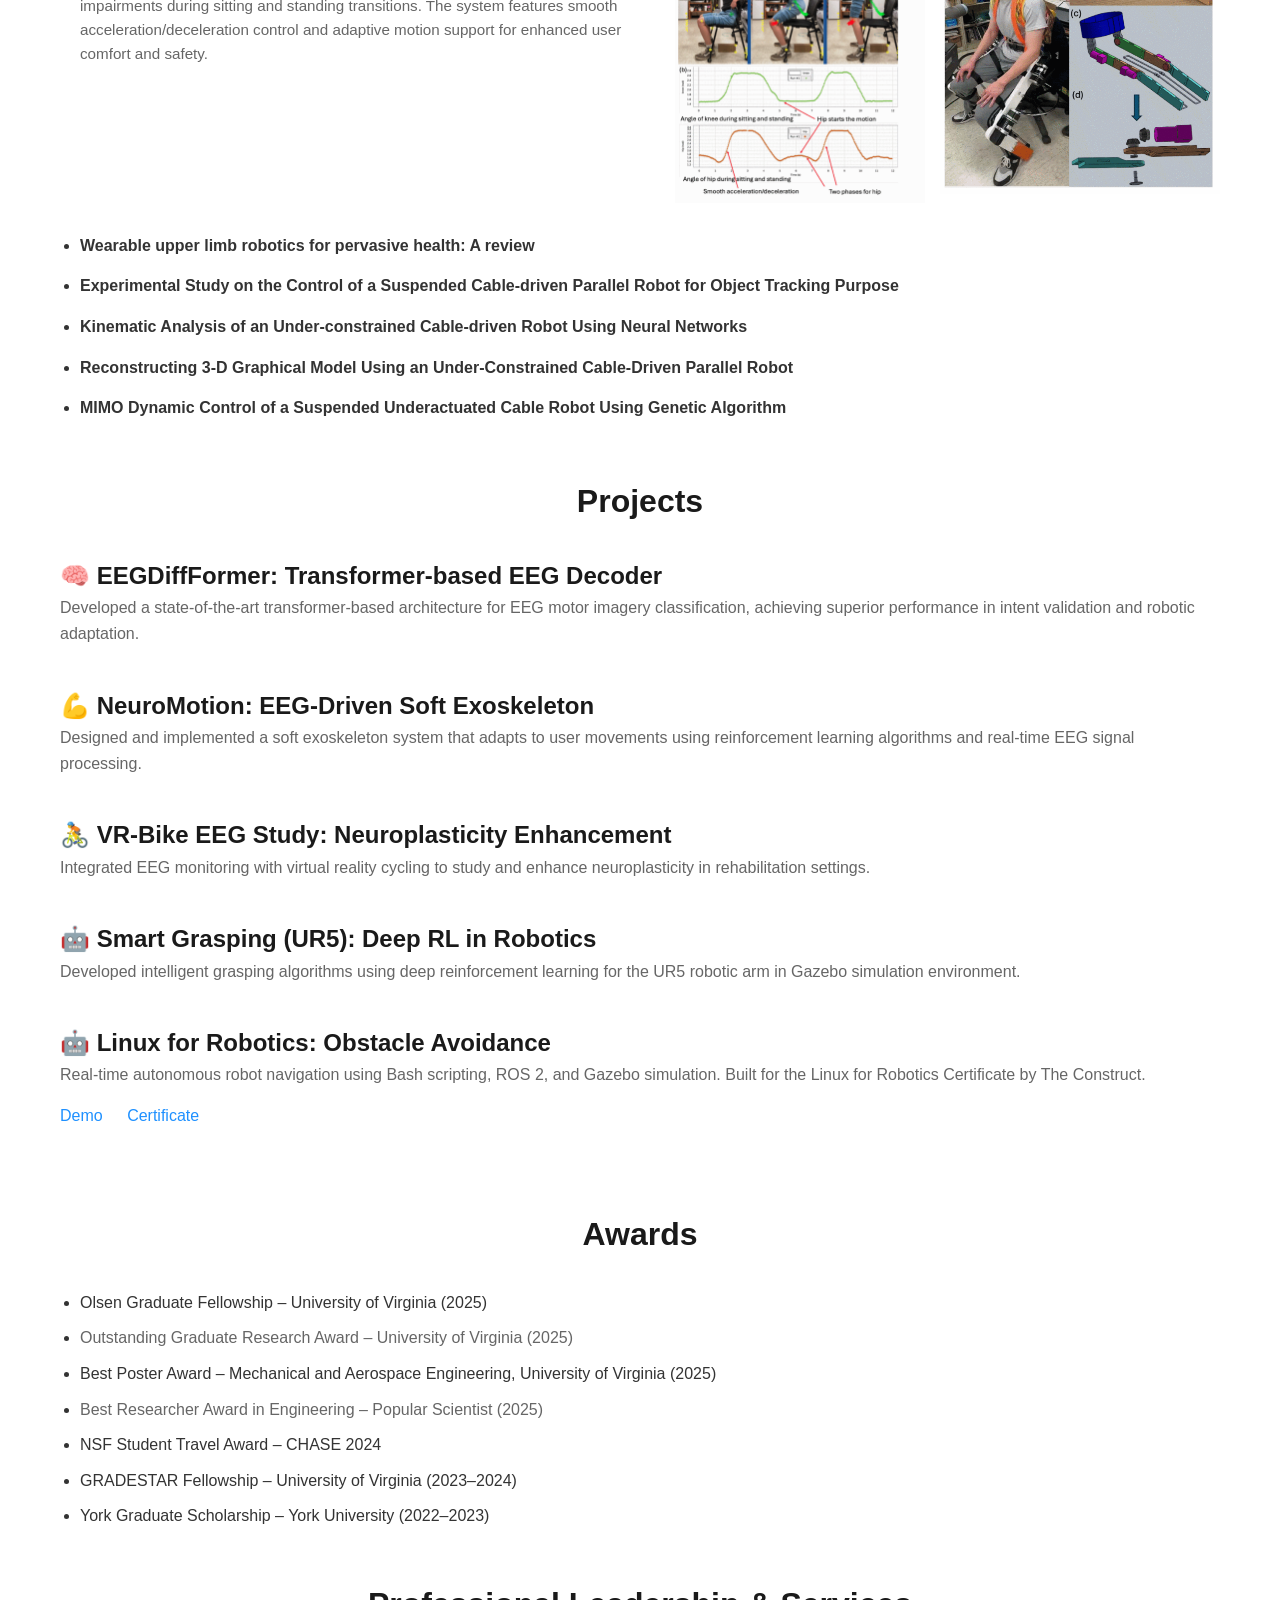
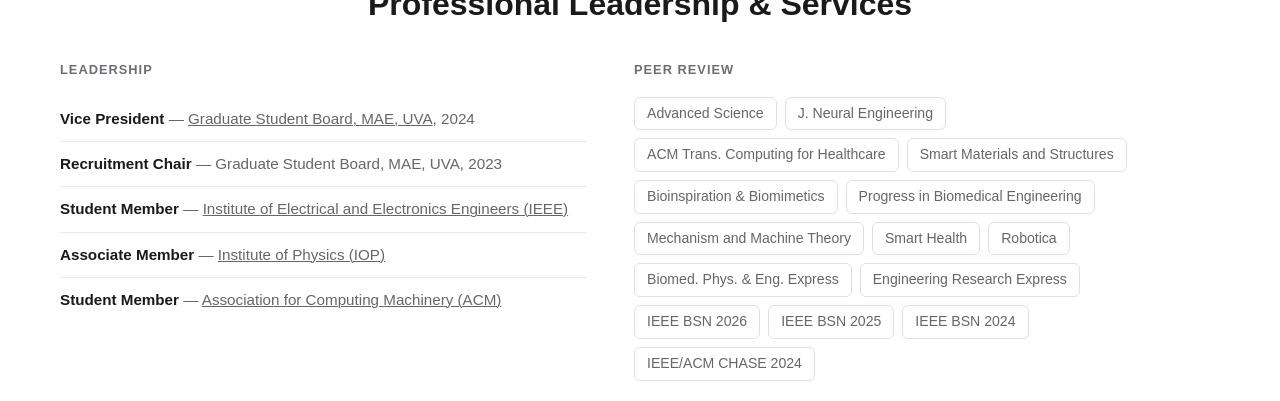
==== commit f81921ec: "Update index.html with expanded content and animations Co-Authored-By: Claude Opus 4.7 <noreply@anth" ====
--- a/index.html
+++ b/index.html
@@ -9,6 +9,7 @@
     gtag('js', new Date());
     gtag('config', 'G-PZCXZJP1YN');
   </script>
+  <script>document.documentElement.className += " js-anim";</script>
   <meta charset="UTF-8">
   <meta name="viewport" content="width=device-width, initial-scale=1.0"/>
   <title>Soroush Zare | PhD Candidate | AI & BCI Researcher | University of Virginia</title>
@@ -34,6 +35,11 @@
   <meta name="twitter:description" content="PhD Candidate at University of Virginia specializing in AI-driven brain-computer interfaces, reinforcement learning, and wearable robotics. 10+ publications, open to industry opportunities.">
   <meta name="twitter:image" content="https://soroushzare.github.io/Profile.jpg">
   
+  <!-- Serif face used only by the experience timeline headings -->
+  <link rel="preconnect" href="https://fonts.googleapis.com">
+  <link rel="preconnect" href="https://fonts.gstatic.com" crossorigin>
+  <link rel="stylesheet" href="https://fonts.googleapis.com/css2?family=Source+Serif+4:opsz,wght@8..60,400;8..60,600&display=swap">
+
   <!-- Font Awesome -->
   <link rel="stylesheet" href="https://cdnjs.cloudflare.com/ajax/libs/font-awesome/6.4.0/css/all.min.css"/>
   
@@ -199,11 +205,296 @@
         font-size: 1.8rem;
       }
     }
+
+    /* ══════════════════════════════════════════════════════════════
+       MOTION
+       Every hidden-then-revealed state is scoped to .js-anim, a class
+       set by an inline script in <head>. Without JavaScript the class
+       is never added, so all content renders normally instead of
+       staying stuck at opacity 0.
+       ══════════════════════════════════════════════════════════════ */
+
+    /* --- Header entrance -------------------------------------- */
+    @keyframes riseIn {
+      from { opacity: 0; transform: translateY(18px); }
+      to   { opacity: 1; transform: none; }
+    }
+    @keyframes popIn {
+      from { opacity: 0; transform: scale(0.92); }
+      to   { opacity: 1; transform: none; }
+    }
+
+    .js-anim .header .profile-image { animation: popIn  800ms cubic-bezier(.22,.61,.36,1) backwards; animation-delay: 80ms; }
+    .js-anim .header h1             { animation: riseIn 700ms cubic-bezier(.22,.61,.36,1) backwards; animation-delay: 220ms; }
+    .js-anim .header > p            { animation: riseIn 700ms cubic-bezier(.22,.61,.36,1) backwards; animation-delay: 320ms; }
+    .js-anim .social-link           { animation: riseIn 600ms cubic-bezier(.22,.61,.36,1) backwards; }
+    .js-anim .social-link:nth-child(1) { animation-delay: 440ms; }
+    .js-anim .social-link:nth-child(2) { animation-delay: 500ms; }
+    .js-anim .social-link:nth-child(3) { animation-delay: 560ms; }
+    .js-anim .social-link:nth-child(4) { animation-delay: 620ms; }
+    .js-anim .social-link:nth-child(5) { animation-delay: 680ms; }
+
+    /* --- EEG trace behind the header --------------------------- */
+    .header { position: relative; overflow: hidden; }
+    .header > * { position: relative; z-index: 1; }
+
+    .eeg-bg {
+      position: absolute;
+      left: 0; top: 50%;
+      transform: translateY(-50%);
+      width: 130%;
+      height: 88%;
+      z-index: 0;
+      opacity: 0.13;
+      pointer-events: none;
+      -webkit-mask-image: linear-gradient(90deg, transparent, #000 15%, #000 75%, transparent);
+              mask-image: linear-gradient(90deg, transparent, #000 15%, #000 75%, transparent);
+    }
+    .eeg-bg path {
+      fill: none;
+      stroke: #1e90ff;
+      stroke-width: 1;
+      stroke-linecap: round;
+      vector-effect: non-scaling-stroke;
+    }
+    .js-anim .eeg-bg path {
+      stroke-dasharray: var(--len);
+      stroke-dashoffset: var(--len);
+      animation: trace 2.6s cubic-bezier(.4,0,.2,1) forwards;
+      animation-delay: calc(var(--i) * 220ms + 300ms);
+    }
+    .js-anim .eeg-bg__drift { animation: drift 46s linear infinite; }
+    @keyframes trace { to { stroke-dashoffset: 0; } }
+    @keyframes drift { to { transform: translateX(-23.08%); } }
+
+    /* --- Scroll reveal ----------------------------------------- */
+    .js-anim .section-title,
+    .js-anim .fade-in {
+      opacity: 0;
+      transform: translateY(20px);
+      transition: opacity 700ms cubic-bezier(.22,.61,.36,1),
+                  transform 700ms cubic-bezier(.22,.61,.36,1);
+    }
+    .js-anim .section-title.is-visible,
+    .js-anim .fade-in.is-visible {
+      opacity: 1;
+      transform: none;
+    }
+
+    /* Publication and award rows cascade in one after another. */
+    .js-anim .fade-in > ul > li {
+      opacity: 0;
+      transform: translateY(16px);
+      transition: opacity 600ms cubic-bezier(.22,.61,.36,1),
+                  transform 600ms cubic-bezier(.22,.61,.36,1);
+      transition-delay: calc(var(--row, 0) * 70ms);
+    }
+    .js-anim .fade-in.is-visible > ul > li { opacity: 1; transform: none; }
+
+    /* --- Small interactive touches ----------------------------- */
+    .profile-image { transition: transform 500ms cubic-bezier(.22,.61,.36,1), box-shadow 500ms ease; }
+    .profile-image:hover { transform: scale(1.04); box-shadow: 0 0 45px rgba(30,144,255,0.45); }
+
+    .section li img { transition: transform 400ms cubic-bezier(.22,.61,.36,1); }
+    .section li img:hover { transform: scale(1.02); }
+
+    /* Guarded: without background-clip:text support the transparent fill
+       would render the name invisible rather than merely unanimated. */
+    @supports ((-webkit-background-clip: text) or (background-clip: text)) {
+      .header h1 {
+        background: linear-gradient(90deg, #1a1a1a 0%, #1a1a1a 40%, #1e90ff 55%, #1a1a1a 70%, #1a1a1a 100%);
+        background-size: 250% 100%;
+        /* Rest position parks the blue band off the right edge, so the name
+           is plain #1a1a1a until the sweep runs. */
+        background-position: 130% 0;
+        -webkit-background-clip: text; background-clip: text;
+        -webkit-text-fill-color: transparent;
+      }
+      .js-anim .header h1 {
+        animation: riseIn 700ms cubic-bezier(.22,.61,.36,1) backwards,
+                   sheen 7s ease-in-out 1.6s infinite;
+      }
+    }
+    @keyframes sheen {
+      0%, 62%, 100% { background-position: 130% 0; }
+      82%           { background-position: -30% 0; }
+    }
+
+    /* --- Reduced motion ---------------------------------------- */
+    @media (prefers-reduced-motion: reduce) {
+      .js-anim .header .profile-image,
+      .js-anim .header h1,
+      .js-anim .header > p,
+      .js-anim .social-link { animation: none; }
+      .js-anim .header h1 {
+        background: none;
+        -webkit-text-fill-color: #1a1a1a;
+      }
+      .js-anim .eeg-bg path { stroke-dashoffset: 0; animation: none; }
+      .js-anim .eeg-bg__drift { animation: none; }
+      .js-anim .section-title,
+      .js-anim .fade-in,
+      .js-anim .fade-in > ul > li {
+        opacity: 1; transform: none; transition: none;
+      }
+      .profile-image, .section li img { transition: none; }
+    }
+
+    /* ══════════════════════════════════════════════════════════════
+       EXPERIENCE TIMELINE
+       A vertical rail with one node per role. The rail is a single
+       absolutely-positioned 1px element on .timeline; each item draws
+       its own node, so adding or removing a role needs no other change.
+       ══════════════════════════════════════════════════════════════ */
+    .timeline {
+      position: relative;
+      padding-left: 32px;
+      max-width: 900px;
+      text-align: left;
+    }
+    .timeline::before {
+      content: "";
+      position: absolute;
+      left: 5px; top: 10px; bottom: 10px;
+      width: 1px;
+      background: #e2e0da;
+    }
+
+    .tl-item { position: relative; padding-bottom: 46px; }
+    .tl-item:last-child { padding-bottom: 0; }
+    .tl-item::before {
+      content: "";
+      position: absolute;
+      left: -32px; top: 8px;
+      width: 11px; height: 11px;
+      border-radius: 50%;
+      background: #ffffff;
+      border: 2px solid #c9c5ba;
+      transition: transform 300ms ease, box-shadow 300ms ease;
+    }
+    /* Filled node marks the role that is still ongoing. */
+    .tl-item--current::before {
+      background: #1e90ff;
+      border-color: #1e90ff;
+      box-shadow: 0 0 0 4px rgba(30, 144, 255, 0.15);
+    }
+    .tl-item:hover::before { transform: scale(1.25); }
+
+    .tl-item h3 {
+      font-family: "Source Serif 4", Georgia, "Times New Roman", serif;
+      font-size: 1.4rem;
+      font-weight: 600;
+      color: #1a1a1a;
+      line-height: 1.2;
+      margin: 0;
+    }
+
+    .tl-meta {
+      font-family: ui-monospace, SFMono-Regular, "SF Mono", Menlo, Consolas, monospace;
+      font-size: 0.85rem;
+      color: #6b6f75;
+      margin: 8px 0 16px;
+      letter-spacing: -0.01em;
+    }
+
+    .tl-note { font-size: 0.95rem; color: #666666; margin: 0 0 14px; }
+    .tl-note a { color: #666666; text-decoration: underline; text-decoration-thickness: 1px; }
+
+    .tl-item ul { list-style: none; padding: 0; margin: 0; max-width: 68ch; }
+    .tl-item li {
+      position: relative;
+      padding-left: 24px;
+      margin-bottom: 10px;
+      font-size: 0.95rem;
+      line-height: 1.65;
+      color: #666666;
+      border-bottom: none;
+    }
+    .tl-item li:last-child { margin-bottom: 0; }
+    /* Short dash instead of a bullet - quieter next to the rail. */
+    .tl-item li::before {
+      content: "";
+      position: absolute;
+      left: 0; top: 0.72em;
+      width: 7px; height: 1px;
+      background: #c1bdb2;
+    }
+
+    @media (max-width: 768px) {
+      .timeline { padding-left: 24px; }
+      .tl-item::before { left: -24px; }
+      .tl-item h3 { font-size: 1.2rem; }
+      .tl-meta { font-size: 0.8rem; }
+    }
+
+    /* ══════════════════════════════════════════════════════════════
+       LEADERSHIP & SERVICE
+       ══════════════════════════════════════════════════════════════ */
+    .svc-grid {
+      display: grid;
+      grid-template-columns: repeat(auto-fit, minmax(300px, 1fr));
+      gap: 48px;
+      text-align: left;
+      max-width: 1100px;
+    }
+
+    .svc-head {
+      font-size: 0.8rem;
+      font-weight: 600;
+      text-transform: uppercase;
+      letter-spacing: 0.08em;
+      color: #6b6f75;
+      margin: 0 0 16px;
+    }
+
+    .svc-list { list-style: none; padding: 0; margin: 0; }
+    .svc-list li {
+      padding: 10px 0;
+      font-size: 0.95rem;
+      line-height: 1.6;
+      color: #666666;
+      border-bottom: 1px solid #eceae4;
+    }
+    .svc-list li:last-child { border-bottom: none; }
+    .svc-list strong { color: #1a1a1a; font-weight: 600; }
+    .svc-list a { color: #666666; text-decoration: underline; text-decoration-thickness: 1px; }
+    .svc-list a:hover { color: #1e90ff; }
+
+    /* Venue chips wrap freely; the list reads as a set, not a ranking. */
+    .venue-cloud { display: flex; flex-wrap: wrap; gap: 8px; }
+    .venue-cloud a {
+      display: inline-block;
+      padding: 6px 12px;
+      font-size: 0.88rem;
+      line-height: 1.4;
+      color: #666666;
+      text-decoration: none;
+      background: #ffffff;
+      border: 1px solid #e2e0da;
+      border-radius: 6px;
+      transition: color 160ms ease, border-color 160ms ease, transform 160ms ease;
+    }
+    .venue-cloud a:hover {
+      color: #1e90ff;
+      border-color: rgba(30, 144, 255, 0.45);
+      transform: translateY(-1px);
+    }
+
+    @media (max-width: 768px) {
+      .svc-grid { gap: 32px; }
+    }
   </style>
 </head>
 <body>
   <div class="main-content">
     <header class="header">
+      <svg class="eeg-bg" viewBox="0 0 600 150" preserveAspectRatio="none" aria-hidden="true" focusable="false">
+        <g class="eeg-bg__drift">
+          <path d="M0 34.6L3.5 34.5L7.1 34.7L10.6 34.6L14.1 34.7L17.6 35.2L21.2 35.5L24.7 35.5L28.2 35.6L31.8 35.6L35.3 35.4L38.8 35.5L42.4 36.4L45.9 36.2L49.4 36.5L52.9 36.5L56.5 36.4L60 36.3L63.5 35.9L67.1 36.1L70.6 36L74.1 35.2L77.6 35.6L81.2 35L84.7 34.9L88.2 35.1L91.8 34.2L95.3 34.3L98.8 34.1L102.4 35L105.9 35.1L109.4 33.8L112.9 31.6L116.5 31.9L120 35.6L123.5 39.3L127.1 37.5L130.6 33.3L134.1 31.5L137.6 34.5L141.2 38.8L144.7 40.5L148.2 38.1L151.8 35.6L155.3 36.1L158.8 37.8L162.4 39.4L165.9 39.7L169.4 38.4L172.9 38.7L176.5 38.8L180 39.3L183.5 39.4L187.1 39.2L190.6 38.9L194.1 38.4L197.6 38.7L201.2 38.6L204.7 37.8L208.2 37.5L211.8 37.1L215.3 36.9L218.8 36.4L222.4 35.7L225.9 35.7L229.4 34.8L232.9 35.2L236.5 34.8L240 34.1L243.5 33.6L247.1 33.7L250.6 34.1L254.1 33.6L257.6 34L261.2 33.8L264.7 33.8L268.2 33.9L271.8 34.5L275.3 34.9L278.8 35.4L282.4 35.7L285.9 35.3L289.4 35.7L292.9 35.6L296.5 36.3L300 36.7L303.5 36.3L307.1 37L310.6 36.5L314.1 36.7L317.6 36.6L321.2 36.9L324.7 37.1L328.2 36.9L331.8 36.6L335.3 36.2L338.8 36.3L342.4 35.4L345.9 35.5L349.4 35.2L352.9 35.1L356.5 34.7L360 34.5L363.5 34.2L367.1 33.9L370.6 33.8L374.1 33L377.6 33.8L381.2 33.8L384.7 33.9L388.2 33.2L391.8 33.7L395.3 34.3L398.8 34.6L402.4 34.4L405.9 35.1L409.4 35.6L412.9 36L416.5 36.4L420 37.2L423.5 37.4L427.1 37.9L430.6 38.3L434.1 38.4L437.6 39.1L441.2 39.4L444.7 38.9L448.2 39.6L451.8 39.9L455.3 39.9L458.8 39.7L462.4 39.2L465.9 39.6L469.4 39.1L472.9 39.1L476.5 38.4L480 38.6L483.5 38.3L487.1 37.8L490.6 37.5L494.1 37.4L497.6 36.9L501.2 36.8L504.7 36.4L508.2 36.4L511.8 36.3L515.3 35.7L518.8 35.5L522.4 35.3L525.9 35.1L529.4 35.2L532.9 35.6L536.5 35.4L540 35.4L543.5 35.6L547.1 35.1L550.6 35.2L554.1 35L557.6 35.8L561.2 35.1L564.7 35.8L568.2 35.7L571.8 35.7L575.3 35.1L578.8 35L582.4 34.7L585.9 34.9L589.4 34.5L592.9 33.9L596.5 34.3L600 34" style="--len:617;--i:0"/>
+          <path d="M0 77.9L3.5 77.3L7.1 76.3L10.6 76.3L14.1 75.7L17.6 75.4L21.2 73.6L24.7 74L28.2 73.3L31.8 72.5L35.3 71.5L38.8 71.4L42.4 70.3L45.9 70.7L49.4 70.4L52.9 70L56.5 69.9L60 70.1L63.5 69.6L67.1 69.5L70.6 70.5L74.1 70.5L77.6 71L81.2 70.9L84.7 71.2L88.2 72.6L91.8 73.2L95.3 73.1L98.8 74.5L102.4 74.2L105.9 74.8L109.4 75.5L112.9 75.8L116.5 76.2L120 77.1L123.5 77.7L127.1 78.1L130.6 78.1L134.1 77.7L137.6 78.4L141.2 78.8L144.7 78.7L148.2 77.7L151.8 77.6L155.3 77.5L158.8 77.7L162.4 77.9L165.9 77.5L169.4 76.7L172.9 76.8L176.5 76.7L180 76.3L183.5 75L187.1 75.8L190.6 75.2L194.1 74.3L197.6 75.3L201.2 74.4L204.7 74.2L208.2 74.5L211.8 75.1L215.3 74.6L218.8 75.1L222.4 74.8L225.9 74.8L229.4 75.5L232.9 75.3L236.5 75.6L240 75.6L243.5 76.1L247.1 75.9L250.6 75.4L254.1 75.1L257.6 75.6L261.2 78.1L264.7 77.8L268.2 75.4L271.8 72.5L275.3 72.3L278.8 76.7L282.4 80.3L285.9 77.3L289.4 70.5L292.9 68.3L296.5 70.8L300 75.3L303.5 76.5L307.1 72L310.6 69.1L314.1 69.4L317.6 70.6L321.2 71L324.7 71.5L328.2 69.8L331.8 70.5L335.3 71L338.8 70.7L342.4 71.3L345.9 71.1L349.4 72.4L352.9 72.6L356.5 73.8L360 74.6L363.5 74.3L367.1 75.1L370.6 76.2L374.1 77.6L377.6 77.3L381.2 78.4L384.7 79.5L388.2 79.7L391.8 80.6L395.3 80.7L398.8 81.2L402.4 82L405.9 81.6L409.4 82.1L412.9 81.2L416.5 81.1L420 80.5L423.5 80.5L427.1 80.3L430.6 79.3L434.1 79.1L437.6 77.3L441.2 76.4L444.7 75.3L448.2 74.9L451.8 73.6L455.3 72.5L458.8 72.1L462.4 70.8L465.9 70.8L469.4 69.4L472.9 69.3L476.5 68.5L480 68.4L483.5 68.5L487.1 68L490.6 68.4L494.1 68.1L497.6 68.8L501.2 69.3L504.7 69L508.2 69.8L511.8 70.5L515.3 72.2L518.8 72.4L522.4 73.3L525.9 74L529.4 75.3L532.9 76.7L536.5 77.5L540 78.9L543.5 79.8L547.1 79.9L550.6 80.2L554.1 81L557.6 81L561.2 82.3L564.7 82.1L568.2 82.1L571.8 81.4L575.3 81.6L578.8 80.9L582.4 81L585.9 79.9L589.4 79.1L592.9 78L596.5 77.5L600 76.2" style="--len:630;--i:1"/>
+          <path d="M0 115.6L3.5 115.8L7.1 116.7L10.6 117.8L14.1 117.3L17.6 117.8L21.2 118.8L24.7 118.9L28.2 118.4L31.8 118.5L35.3 119.2L38.8 118.4L42.4 119.2L45.9 118L49.4 117.8L52.9 118.7L56.5 118.5L60 118.3L63.5 116.6L67.1 116.3L70.6 116.3L74.1 115.7L77.6 116.4L81.2 115.4L84.7 115.2L88.2 114.8L91.8 115.1L95.3 114.9L98.8 114.1L102.4 113.4L105.9 113.7L109.4 113L112.9 114.1L116.5 113.5L120 113.4L123.5 113.9L127.1 113.8L130.6 112.6L134.1 112.4L137.6 112.6L141.2 112.4L144.7 112.8L148.2 112.8L151.8 113.4L155.3 113.2L158.8 112.9L162.4 112.8L165.9 112.6L169.4 112.6L172.9 112.2L176.5 111.4L180 111.2L183.5 111.2L187.1 111L190.6 111.5L194.1 110.5L197.6 110.1L201.2 110.5L204.7 109.8L208.2 110.1L211.8 110.2L215.3 110.7L218.8 110.2L222.4 110.9L225.9 110.4L229.4 110.6L232.9 111.7L236.5 111.4L240 112.2L243.5 112L247.1 113.1L250.6 114.2L254.1 114.9L257.6 115.3L261.2 114.9L264.7 115.6L268.2 117.1L271.8 117.9L275.3 117.6L278.8 119L282.4 119.4L285.9 120.6L289.4 120.1L292.9 120.9L296.5 121.4L300 120.8L303.5 121.3L307.1 120.8L310.6 121.4L314.1 121L317.6 120.4L321.2 120.6L324.7 119.9L328.2 118.5L331.8 118.6L335.3 117L338.8 116.7L342.4 115.5L345.9 114.4L349.4 114L352.9 113.6L356.5 111.6L360 110.5L363.5 109.5L367.1 108.3L370.6 108.2L374.1 107L377.6 106.6L381.2 106.3L384.7 105.5L388.2 104.1L391.8 104L395.3 104.1L398.8 103.9L402.4 104.7L405.9 104.9L409.4 104.7L412.9 104.1L416.5 106.4L420 108.5L423.5 110.3L427.1 107.7L430.6 105.5L434.1 107L437.6 113.9L441.2 120.3L444.7 117.8L448.2 112.2L451.8 110.5L455.3 116.4L458.8 122.1L462.4 123.3L465.9 121.9L469.4 120.2L472.9 120.9L476.5 122.8L480 124L483.5 124.1L487.1 123.8L490.6 123.6L494.1 124.3L497.6 123.9L501.2 123.4L504.7 123.6L508.2 123.1L511.8 121.4L515.3 121.4L518.8 119.8L522.4 119L525.9 117.8L529.4 116.4L532.9 116.1L536.5 115.1L540 112.7L543.5 112L547.1 111.3L550.6 110.2L554.1 108.7L557.6 109L561.2 107L564.7 107.3L568.2 106.4L571.8 106.1L575.3 105.9L578.8 104.7L582.4 105.8L585.9 104.9L589.4 105.1L592.9 105.6L596.5 106.8L600 106.6" style="--len:636;--i:2"/>
+        </g>
+      </svg>
       <img src="images/icons/Profile.jpg" alt="Soroush Zare" class="profile-image">
       <h1>Soroush Zare</h1>
       <p>Ph.D. Candidate<br>University of Virginia</p>
@@ -259,75 +550,44 @@
     <section class="section">
       <h2 class="section-title">Research Experience</h2>
       <div class="fade-in">
-        <div style="margin-bottom: 40px;">
-          <h3 style="color: #1a1a1a; font-size: 1.5rem;">🔬 Research Assistant | University of Virginia</h3>
-          <p style="margin-bottom: 15px; opacity: 0.8;">Charlottesville, VA • Jan. 2023 - Present</p>
-          <ul style="list-style: disc; padding-left: 20px; color: #666666;">
-            <li>Designing and developing soft upper limb rehabilitation exoskeleton</li>
-            <li>Contributed to the design and control of wearable soft rehabilitation robots using soft materials and 3D printing techniques</li>
-            <li>Developed transformer-based deep learning pipelines to decode EEG motor imagery for real-time control of upper-limb exoskeletons</li>
-            <li>Focused on non-invasive EEG signal acquisition, pre-processing, and classification to interpret motor intent and autonomic patterns</li>
-            <li>Collaborating in interdisciplinary teams to integrate high-resolution EEG technologies with real-time motor function support systems</li>
-            <li>Innovating non-invasive EEG sensor technology to reduce setup complexity and enhance user comfort in real-world applications</li>
-          </ul>
-        </div>
-
-        <div style="margin-bottom: 40px;">
-          <h3 style="color: #1a1a1a; font-size: 1.5rem;">🔬 Research Assistant | York University</h3>
-          <p style="margin-bottom: 15px; opacity: 0.8;">Toronto, Canada • Sept. 2022 - Jan. 2023</p>
-          <ul style="list-style: disc; padding-left: 20px; color: #666666;">
-            <li>Developed and simulated robotic grasping mechanisms using UR5 robotic arm in ROS (Robot Operating System)</li>
-            <li>Utilized Gazebo for real-time simulation and testing of robotic control algorithms</li>
-            <li>Implemented deep reinforcement learning techniques for intelligent robotic manipulation</li>
-          </ul>
-        </div>
-
-        <div style="margin-bottom: 40px;">
-          <h3 style="color: #1a1a1a; font-size: 1.5rem;">🔬 Research Assistant | University of Tehran</h3>
-          <p style="margin-bottom: 15px; opacity: 0.8;">Tehran, Iran • Sept. 2018 - Sept. 2022</p>
-          <p style="margin-bottom: 10px;">Member of <a href="http://taarlab.com/" target="_blank" style="color: #666666; text-decoration: underline; text-decoration-thickness: 1px;">Human and Robot Interaction Laboratory (TaarLab)</a></p>
-          <ul style="list-style: disc; padding-left: 20px; color: #666666;">
-            <li>Control Cable-Driven Parallel Robot (CDPR) Using Deep Reinforcement Learning</li>
-            <li>Construct 3-D model of Objects Using CDPR</li>
-            <li>AI-based Object Tracking Using CDPR</li>
-            <li>System Identification of Suspended Under-constrained Cable-driven Robot</li>
-            <li>Control of Suspended Under-constrained Cable-driven Robot Creating 3D Graphical Model of Objects</li>
-          </ul>
-        </div>
-      </div>
-    </section>
-
-    <!-- Projects Section -->
-    <section class="section">
-      <h2 class="section-title">Projects</h2>
-      <div class="fade-in">
-        <div style="margin-bottom: 40px;">
-          <h3 style="color: #1a1a1a; font-size: 1.5rem;">🧠 EEGDiffFormer: Transformer-based EEG Decoder</h3>
-          <p style="color: #666666;">Developed a state-of-the-art transformer-based architecture for EEG motor imagery classification, achieving superior performance in intent validation and robotic adaptation.</p>
-        </div>
-
-        <div style="margin-bottom: 40px;">
-          <h3 style="color: #1a1a1a; font-size: 1.5rem;">💪 NeuroMotion: EEG-Driven Soft Exoskeleton</h3>
-          <p style="color: #666666;">Designed and implemented a soft exoskeleton system that adapts to user movements using reinforcement learning algorithms and real-time EEG signal processing.</p>
-        </div>
-
-        <div style="margin-bottom: 40px;">
-          <h3 style="color: #1a1a1a; font-size: 1.5rem;">🚴 VR-Bike EEG Study: Neuroplasticity Enhancement</h3>
-          <p style="color: #666666;">Integrated EEG monitoring with virtual reality cycling to study and enhance neuroplasticity in rehabilitation settings.</p>
-        </div>
-
-        <div style="margin-bottom: 40px;">
-          <h3 style="color: #1a1a1a; font-size: 1.5rem;">🤖 Smart Grasping (UR5): Deep RL in Robotics</h3>
-          <p style="color: #666666;">Developed intelligent grasping algorithms using deep reinforcement learning for the UR5 robotic arm in Gazebo simulation environment.</p>
-        </div>
-
-        <div style="margin-bottom: 40px;">
-          <h3 style="color: #1a1a1a; font-size: 1.5rem;">🤖 Linux for Robotics: Obstacle Avoidance</h3>
-          <p style="margin-bottom: 15px; color: #666666;">Real-time autonomous robot navigation using Bash scripting, ROS 2, and Gazebo simulation. Built for the Linux for Robotics Certificate by The Construct.</p>
-          <div style="margin-bottom: 15px;">
-            <a href="https://www.youtube.com/watch?v=D7-lPA4cCZ0&t=501s" target="_blank" style="color: #1e90ff; text-decoration: none; margin-right: 20px;">Demo</a>
-            <a href="https://app.theconstruct.ai/accomplishments/verify/RIA2F8F751DC2FD/" target="_blank" style="color: #1e90ff; text-decoration: none;">Certificate</a>
-          </div>
+        <div class="timeline">
+
+          <article class="tl-item tl-item--current">
+            <h3>Graduate Research Assistant</h3>
+            <p class="tl-meta">University of Virginia &middot; Charlottesville, VA &middot; Jan 2023 &mdash; Present</p>
+            <ul>
+              <li>Designing and developing a soft upper-limb rehabilitation exoskeleton.</li>
+              <li>Contributed to the design and control of wearable soft rehabilitation robots using compliant materials and 3D printing.</li>
+              <li>Developed transformer-based deep learning pipelines that decode EEG motor imagery for real-time upper-limb exoskeleton control.</li>
+              <li>Focused on non-invasive EEG acquisition, pre-processing, and classification to interpret motor intent and autonomic patterns.</li>
+              <li>Collaborated across disciplines to integrate high-resolution EEG with real-time motor-function support systems.</li>
+              <li>Innovated non-invasive EEG sensing to reduce setup complexity and improve user comfort in real-world use.</li>
+            </ul>
+          </article>
+
+          <article class="tl-item">
+            <h3>Research Assistant</h3>
+            <p class="tl-meta">York University &middot; Toronto, Canada &middot; Sep 2022 &mdash; Jan 2023</p>
+            <ul>
+              <li>Developed and simulated robotic grasping mechanisms for the UR5 arm in ROS.</li>
+              <li>Used Gazebo for real-time simulation and testing of control algorithms.</li>
+              <li>Implemented deep reinforcement learning for intelligent robotic manipulation.</li>
+            </ul>
+          </article>
+
+          <article class="tl-item">
+            <h3>Research Assistant</h3>
+            <p class="tl-meta">University of Tehran &middot; Tehran, Iran &middot; Sep 2018 &mdash; Sep 2022</p>
+            <p class="tl-note">Member of the <a href="http://taarlab.com/" target="_blank">Human and Robot Interaction Laboratory (TaarLab)</a></p>
+            <ul>
+              <li>Controlled a cable-driven parallel robot (CDPR) using deep reinforcement learning.</li>
+              <li>Constructed 3-D models of objects using a CDPR.</li>
+              <li>AI-based object tracking with a CDPR.</li>
+              <li>System identification of a suspended, under-constrained cable-driven robot.</li>
+              <li>Control of a suspended, under-constrained cable-driven robot for 3D graphical model reconstruction.</li>
+            </ul>
+          </article>
+
         </div>
       </div>
     </section>
@@ -337,6 +597,21 @@
       <h2 class="section-title">Publications</h2>
       <div class="fade-in">
         <ul style="list-style: disc; padding-left: 20px;">
+          <li style="margin-bottom: 30px;">
+            <div style="display: flex; gap: 20px; align-items: flex-start; flex-wrap: wrap;">
+              <div style="flex: 1; min-width: 300px;">
+                <a href="https://bsn.embs.org/2026/" target="_blank" style="color: #333333; text-decoration: none; font-weight: bold;">Coordination-Task-Separability Index: A sEMG-based Estimation of Robot-Assisted Rehabilitation</a>
+              <p style="color: #666666; font-size: 0.95rem; line-height: 1.6; margin-top: 10px;">
+                Developed a sEMG-based index that quantifies how separable muscle-coordination patterns are across levels of robot assistance during reaching. Using 11-muscle EMG, older adults showed more task-separated, stereotyped coordination, while younger adults showed overlapping and more variable patterns.
+              </p>
+            </div>
+            <div style="flex-shrink: 0;">
+              <a href="images/publications/ctsi-semg-graphical-abstract.png" target="_blank">
+                <img src="images/publications/ctsi-semg-graphical-abstract.png" alt="Coordination-Task-Separability Index graphical abstract" style="max-width: 500px; width: 100%; margin-top: -5px; display: block; cursor: pointer;">
+              </a>
+            </div>
+            </div>
+          </li>
           <li style="margin-bottom: 30px;">
             <div style="display: flex; gap: 20px; align-items: flex-start; flex-wrap: wrap;">
               <div style="flex: 1; min-width: 300px;">
@@ -419,6 +694,41 @@
       </div>
     </section>
 
+    <!-- Projects Section -->
+    <section class="section">
+      <h2 class="section-title">Projects</h2>
+      <div class="fade-in">
+        <div style="margin-bottom: 40px;">
+          <h3 style="color: #1a1a1a; font-size: 1.5rem;">🧠 EEGDiffFormer: Transformer-based EEG Decoder</h3>
+          <p style="color: #666666;">Developed a state-of-the-art transformer-based architecture for EEG motor imagery classification, achieving superior performance in intent validation and robotic adaptation.</p>
+        </div>
+
+        <div style="margin-bottom: 40px;">
+          <h3 style="color: #1a1a1a; font-size: 1.5rem;">💪 NeuroMotion: EEG-Driven Soft Exoskeleton</h3>
+          <p style="color: #666666;">Designed and implemented a soft exoskeleton system that adapts to user movements using reinforcement learning algorithms and real-time EEG signal processing.</p>
+        </div>
+
+        <div style="margin-bottom: 40px;">
+          <h3 style="color: #1a1a1a; font-size: 1.5rem;">🚴 VR-Bike EEG Study: Neuroplasticity Enhancement</h3>
+          <p style="color: #666666;">Integrated EEG monitoring with virtual reality cycling to study and enhance neuroplasticity in rehabilitation settings.</p>
+        </div>
+
+        <div style="margin-bottom: 40px;">
+          <h3 style="color: #1a1a1a; font-size: 1.5rem;">🤖 Smart Grasping (UR5): Deep RL in Robotics</h3>
+          <p style="color: #666666;">Developed intelligent grasping algorithms using deep reinforcement learning for the UR5 robotic arm in Gazebo simulation environment.</p>
+        </div>
+
+        <div style="margin-bottom: 40px;">
+          <h3 style="color: #1a1a1a; font-size: 1.5rem;">🤖 Linux for Robotics: Obstacle Avoidance</h3>
+          <p style="margin-bottom: 15px; color: #666666;">Real-time autonomous robot navigation using Bash scripting, ROS 2, and Gazebo simulation. Built for the Linux for Robotics Certificate by The Construct.</p>
+          <div style="margin-bottom: 15px;">
+            <a href="https://www.youtube.com/watch?v=D7-lPA4cCZ0&t=501s" target="_blank" style="color: #1e90ff; text-decoration: none; margin-right: 20px;">Demo</a>
+            <a href="https://app.theconstruct.ai/accomplishments/verify/RIA2F8F751DC2FD/" target="_blank" style="color: #1e90ff; text-decoration: none;">Certificate</a>
+          </div>
+        </div>
+      </div>
+    </section>
+
     <!-- Awards Section -->
     <section class="section">
       <h2 class="section-title">Awards</h2>
@@ -451,38 +761,76 @@
 
     <!-- Professional Services Section -->
     <section class="section">
-      <h2 class="section-title">Professional Leadership & Services</h2>
+      <h2 class="section-title">Professional Leadership &amp; Services</h2>
       <div class="fade-in">
-        <div style="margin-bottom: 30px;">
-          <h3 style="color: #1a1a1a; font-size: 1.3rem; margin-bottom: 15px;">🎓 Leadership & Service</h3>
-          <ul style="list-style: disc; padding-left: 20px; color: #666666;">
-            <li style="margin-bottom: 10px;"><strong>Vice President</strong> - <a href="https://engineering.virginia.edu/department/mechanical-and-aerospace-engineering/academics/graduate-programs/graduate-student-board" target="_blank" style="color: #666666; text-decoration: underline; text-decoration-thickness: 1px;">Graduate Student Board, Mechanical and Aerospace Engineering, UVA, 2024</a></li>
-            <li style="margin-bottom: 10px;"><strong>Recruitment Chair</strong> - Graduate Student Board, Mechanical and Aerospace Engineering, UVA, 2023</li>
-            <li style="margin-bottom: 10px;"><strong>Student Member</strong> - Institute of Electrical and Electronics Engineers (IEEE)</li>
-          </ul>
-        </div>
-
-        <div style="margin-bottom: 30px;">
-          <h3 style="color: #1a1a1a; font-size: 1.3rem; margin-bottom: 15px;">📝 Reviews</h3>
-          <ul style="list-style: disc; padding-left: 20px; color: #666666;">
-            <li style="margin-bottom: 8px;"><a href="https://advanced.onlinelibrary.wiley.com/journal/21983844" target="_blank" style="color: #666666; text-decoration: none;">Advanced Science</a></li>
-            <li style="margin-bottom: 8px;"><a href="https://iopscience.iop.org/journal/1741-2552" target="_blank" style="color: #666666; text-decoration: none;">Journal of Neural Engineering</a></li>
-            <li style="margin-bottom: 8px;"><a href="https://dl.acm.org/journal/health" target="_blank" style="color: #666666; text-decoration: none;">ACM Transactions on Computing for Healthcare</a></li>
-            <li style="margin-bottom: 8px;"><a href="https://iopscience.iop.org/journal/0964-1726" target="_blank" style="color: #666666; text-decoration: none;">Smart Materials and Structures</a></li>
-            <li style="margin-bottom: 8px;"><a href="https://iopscience.iop.org/journal/1748-3190" target="_blank" style="color: #666666; text-decoration: none;">Bioinspiration & Biomimetics</a></li>
-            <li style="margin-bottom: 8px;"><a href="https://iopscience.iop.org/journal/2516-1091" target="_blank" style="color: #666666; text-decoration: none;">Progress in Biomedical Engineering</a></li>
-            <li style="margin-bottom: 8px;"><a href="https://www.sciencedirect.com/journal/mechanism-and-machine-theory" target="_blank" style="color: #666666; text-decoration: none;">Mechanism and Machine Theory</a></li>
-            <li style="margin-bottom: 8px;"><a href="https://www.sciencedirect.com/journal/smart-health" target="_blank" style="color: #666666; text-decoration: none;">Smart Health</a></li>
-            <li style="margin-bottom: 8px;"><a href="https://www.cambridge.org/core/journals/robotica" target="_blank" style="color: #666666; text-decoration: none;">Robotica</a></li>
-            <li style="margin-bottom: 8px;"><a href="https://iopscience.iop.org/journal/2053-1591" target="_blank" style="color: #666666; text-decoration: none;">Biomedical Physics & Engineering Express</a></li>
-            <li style="margin-bottom: 8px;"><a href="https://iopscience.iop.org/journal/2631-8695" target="_blank" style="color: #666666; text-decoration: none;">Engineering Research Express</a></li>
-            <li style="margin-bottom: 8px;"><a href="https://bsn.embs.org/2025/" target="_blank" style="color: #666666; text-decoration: none;">IEEE BSN 2025 Conference</a></li>
-            <li style="margin-bottom: 8px;"><a href="https://bsn.embs.org/2024/" target="_blank" style="color: #666666; text-decoration: none;">IEEE BSN 2024 Conference</a></li>
-            <li style="margin-bottom: 8px;"><a href="https://conferences.computer.org/chase2024/" target="_blank" style="color: #666666; text-decoration: none;">IEEE/ACM CHASE 2024 Conference</a></li>
-          </ul>
+        <div class="svc-grid">
+
+          <div>
+            <h3 class="svc-head">Leadership</h3>
+            <ul class="svc-list">
+              <li><strong>Vice President</strong> &mdash; <a href="https://engineering.virginia.edu/department/mechanical-and-aerospace-engineering/academics/graduate-programs/graduate-student-board" target="_blank">Graduate Student Board, MAE, UVA</a>, 2024</li>
+              <li><strong>Recruitment Chair</strong> &mdash; Graduate Student Board, MAE, UVA, 2023</li>
+              <li><strong>Student Member</strong> &mdash; <a href="https://www.ieee.org/" target="_blank">Institute of Electrical and Electronics Engineers (IEEE)</a></li>
+              <li><strong>Associate Member</strong> &mdash; <a href="https://www.iop.org/" target="_blank">Institute of Physics (IOP)</a></li>
+              <li><strong>Student Member</strong> &mdash; <a href="https://www.acm.org/" target="_blank">Association for Computing Machinery (ACM)</a></li>
+            </ul>
+          </div>
+
+          <div>
+            <h3 class="svc-head">Peer Review</h3>
+            <div class="venue-cloud">
+            <a href="https://advanced.onlinelibrary.wiley.com/journal/21983844" target="_blank">Advanced Science</a>
+            <a href="https://iopscience.iop.org/journal/1741-2552" target="_blank">J. Neural Engineering</a>
+            <a href="https://dl.acm.org/journal/health" target="_blank">ACM Trans. Computing for Healthcare</a>
+            <a href="https://iopscience.iop.org/journal/0964-1726" target="_blank">Smart Materials and Structures</a>
+            <a href="https://iopscience.iop.org/journal/1748-3190" target="_blank">Bioinspiration &amp; Biomimetics</a>
+            <a href="https://iopscience.iop.org/journal/2516-1091" target="_blank">Progress in Biomedical Engineering</a>
+            <a href="https://www.sciencedirect.com/journal/mechanism-and-machine-theory" target="_blank">Mechanism and Machine Theory</a>
+            <a href="https://www.sciencedirect.com/journal/smart-health" target="_blank">Smart Health</a>
+            <a href="https://www.cambridge.org/core/journals/robotica" target="_blank">Robotica</a>
+            <a href="https://iopscience.iop.org/journal/2053-1591" target="_blank">Biomed. Phys. &amp; Eng. Express</a>
+            <a href="https://iopscience.iop.org/journal/2631-8695" target="_blank">Engineering Research Express</a>
+            <a href="https://bsn.embs.org/2026/" target="_blank">IEEE BSN 2026</a>
+            <a href="https://bsn.embs.org/2025/" target="_blank">IEEE BSN 2025</a>
+            <a href="https://bsn.embs.org/2024/" target="_blank">IEEE BSN 2024</a>
+            <a href="https://conferences.computer.org/chase2024/" target="_blank">IEEE/ACM CHASE 2024</a>
+            </div>
+          </div>
+
         </div>
       </div>
     </section>
   </div>
+<script>
+(function () {
+  'use strict';
+
+  var targets = document.querySelectorAll('.section-title, .fade-in');
+
+  // Index each row so the CSS can stagger it via --row.
+  document.querySelectorAll('.fade-in > ul').forEach(function (list) {
+    Array.prototype.forEach.call(list.children, function (li, i) {
+      li.style.setProperty('--row', Math.min(i, 8));
+    });
+  });
+
+  var reduced = window.matchMedia('(prefers-reduced-motion: reduce)').matches;
+
+  if (!('IntersectionObserver' in window) || reduced) {
+    Array.prototype.forEach.call(targets, function (el) { el.classList.add('is-visible'); });
+    return;
+  }
+
+  var io = new IntersectionObserver(function (entries, obs) {
+    entries.forEach(function (e) {
+      if (!e.isIntersecting) return;
+      e.target.classList.add('is-visible');
+      obs.unobserve(e.target);          // reveal once, then stop watching
+    });
+  }, { rootMargin: '0px 0px -10% 0px', threshold: 0.05 });
+
+  Array.prototype.forEach.call(targets, function (el) { io.observe(el); });
+})();
+</script>
 </body>
 </html>
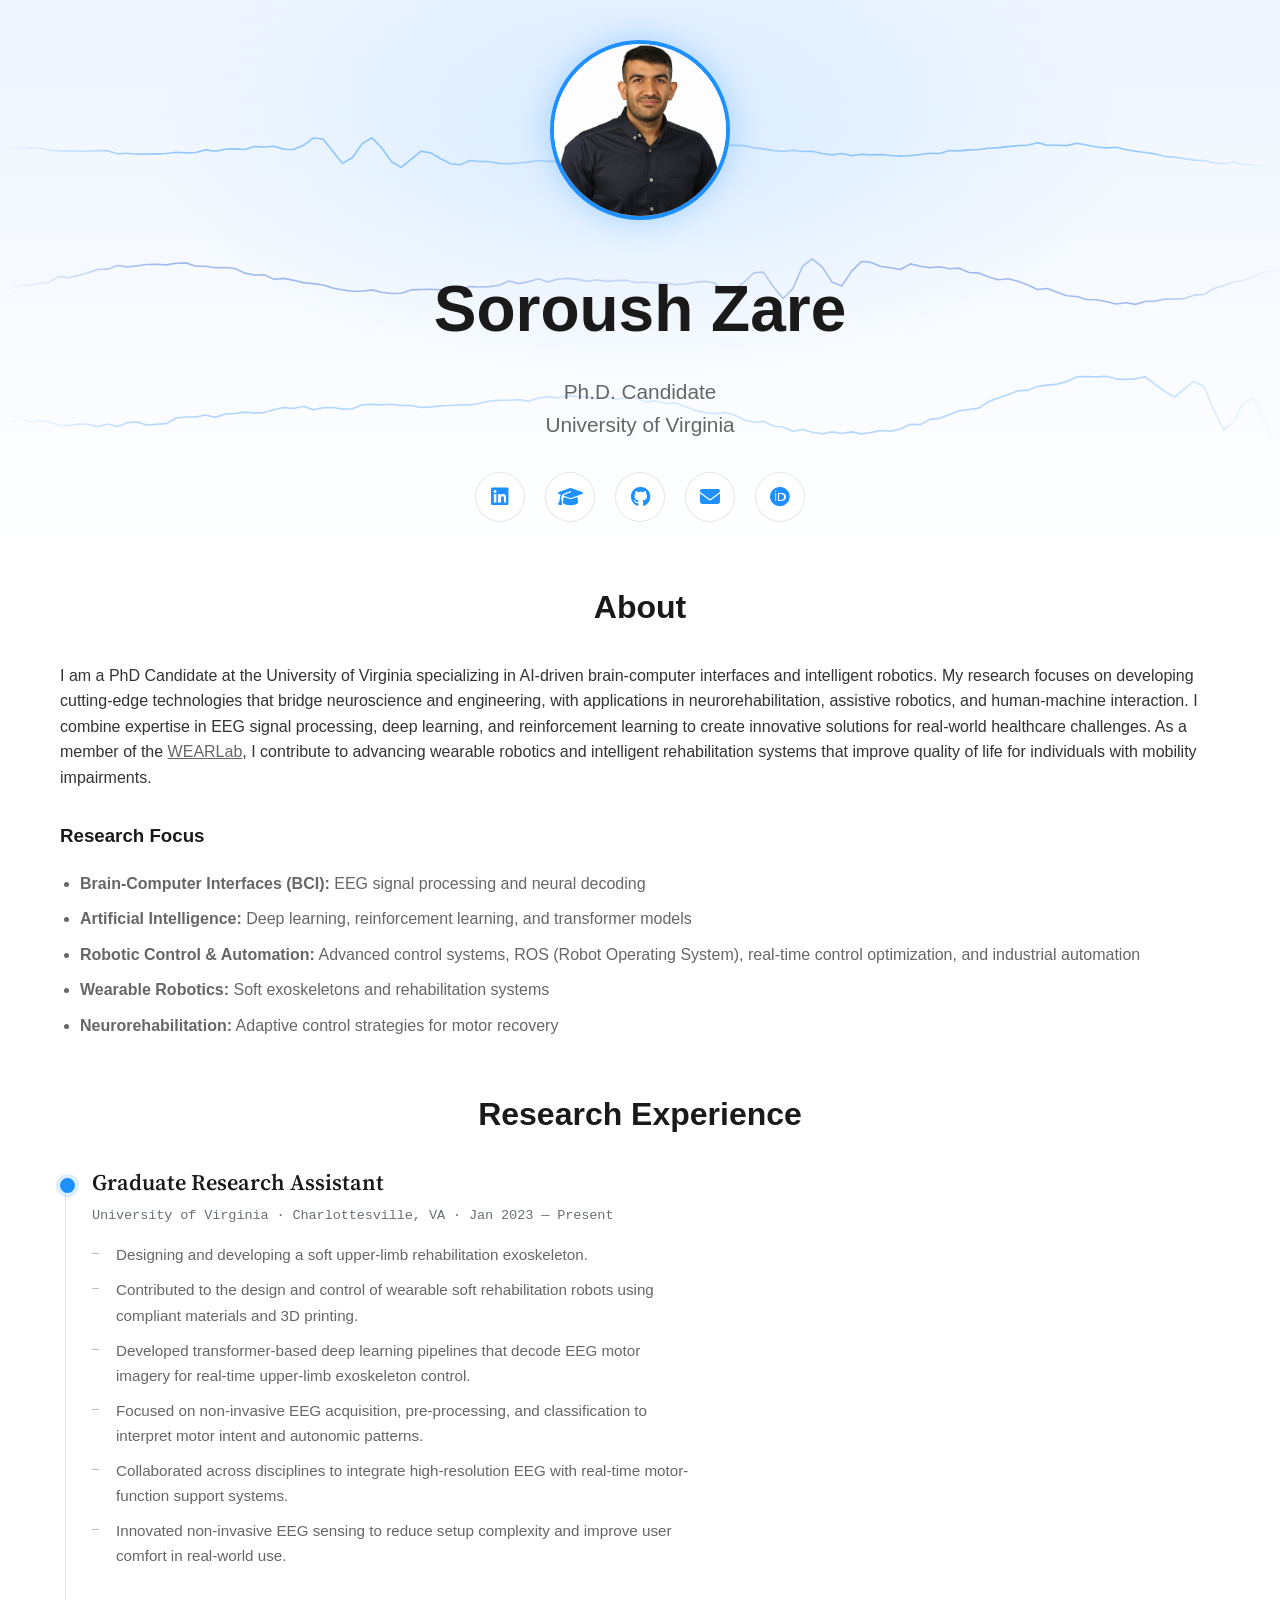
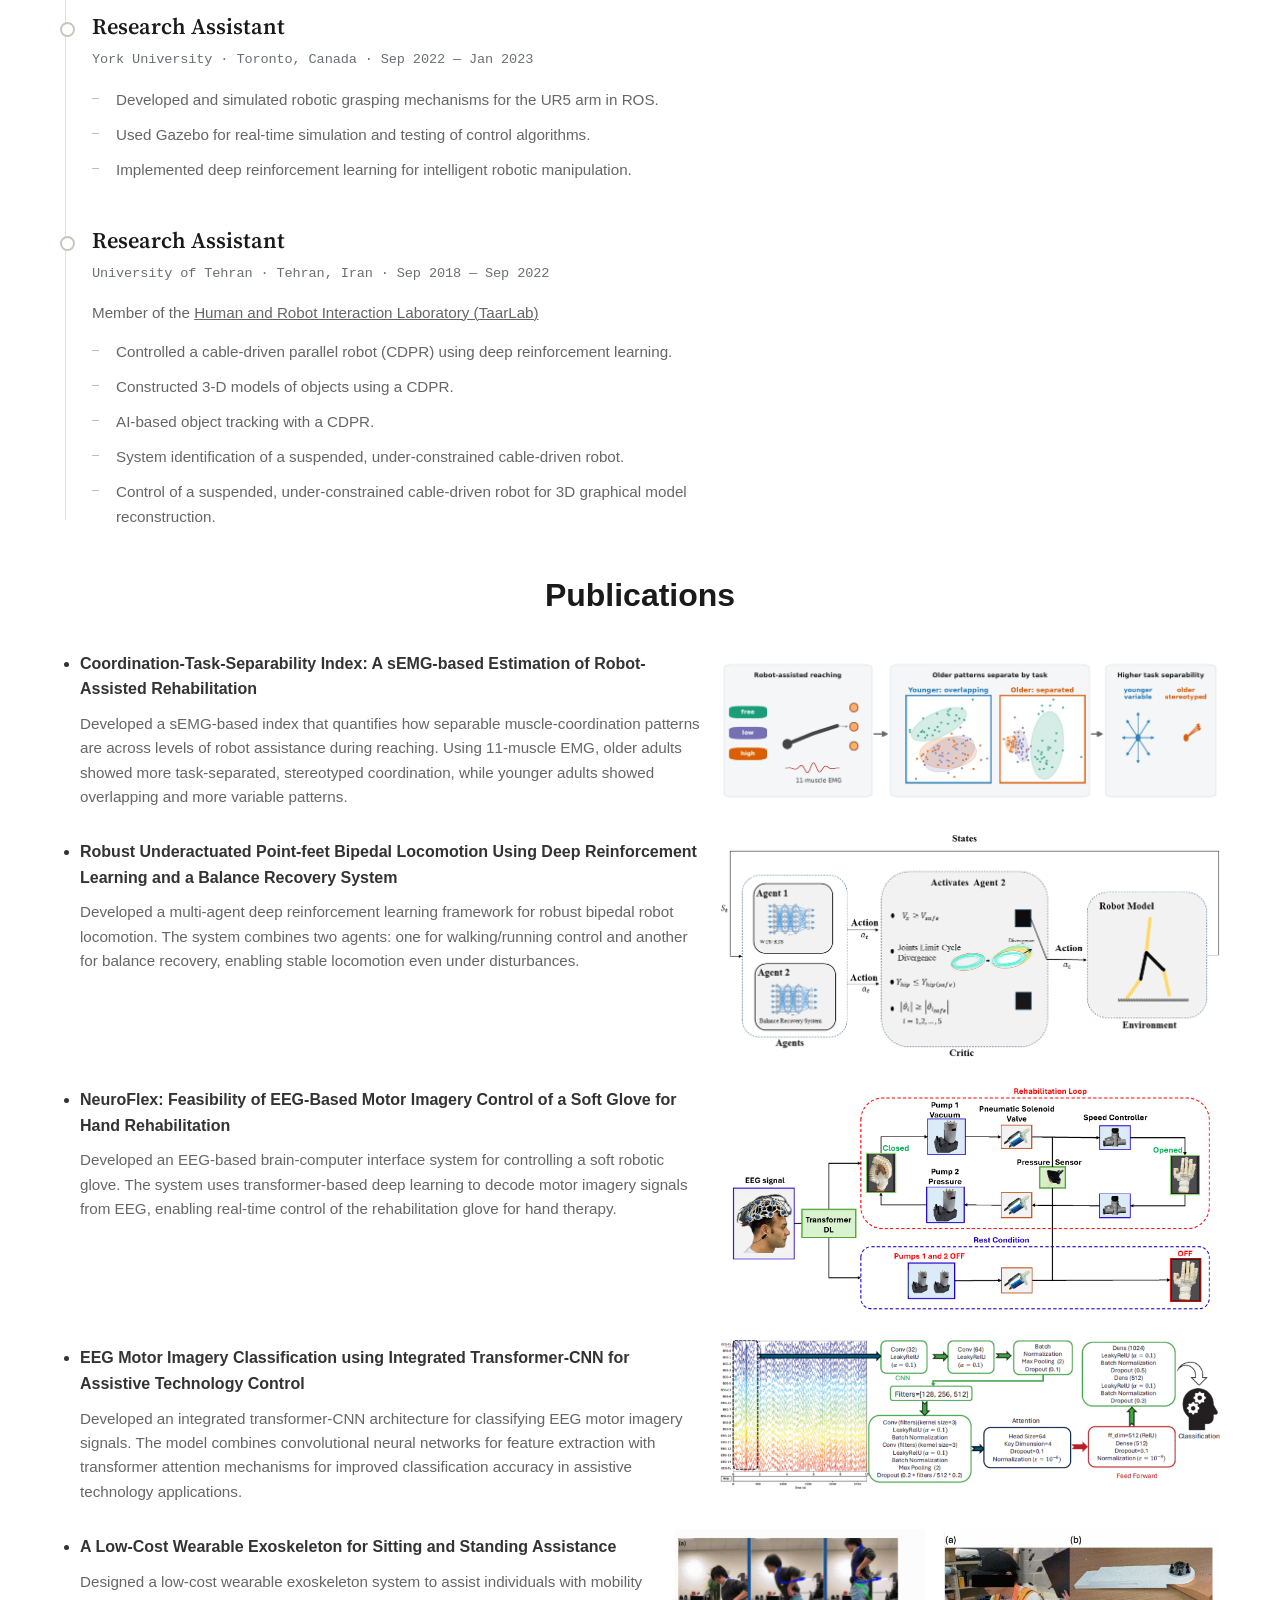
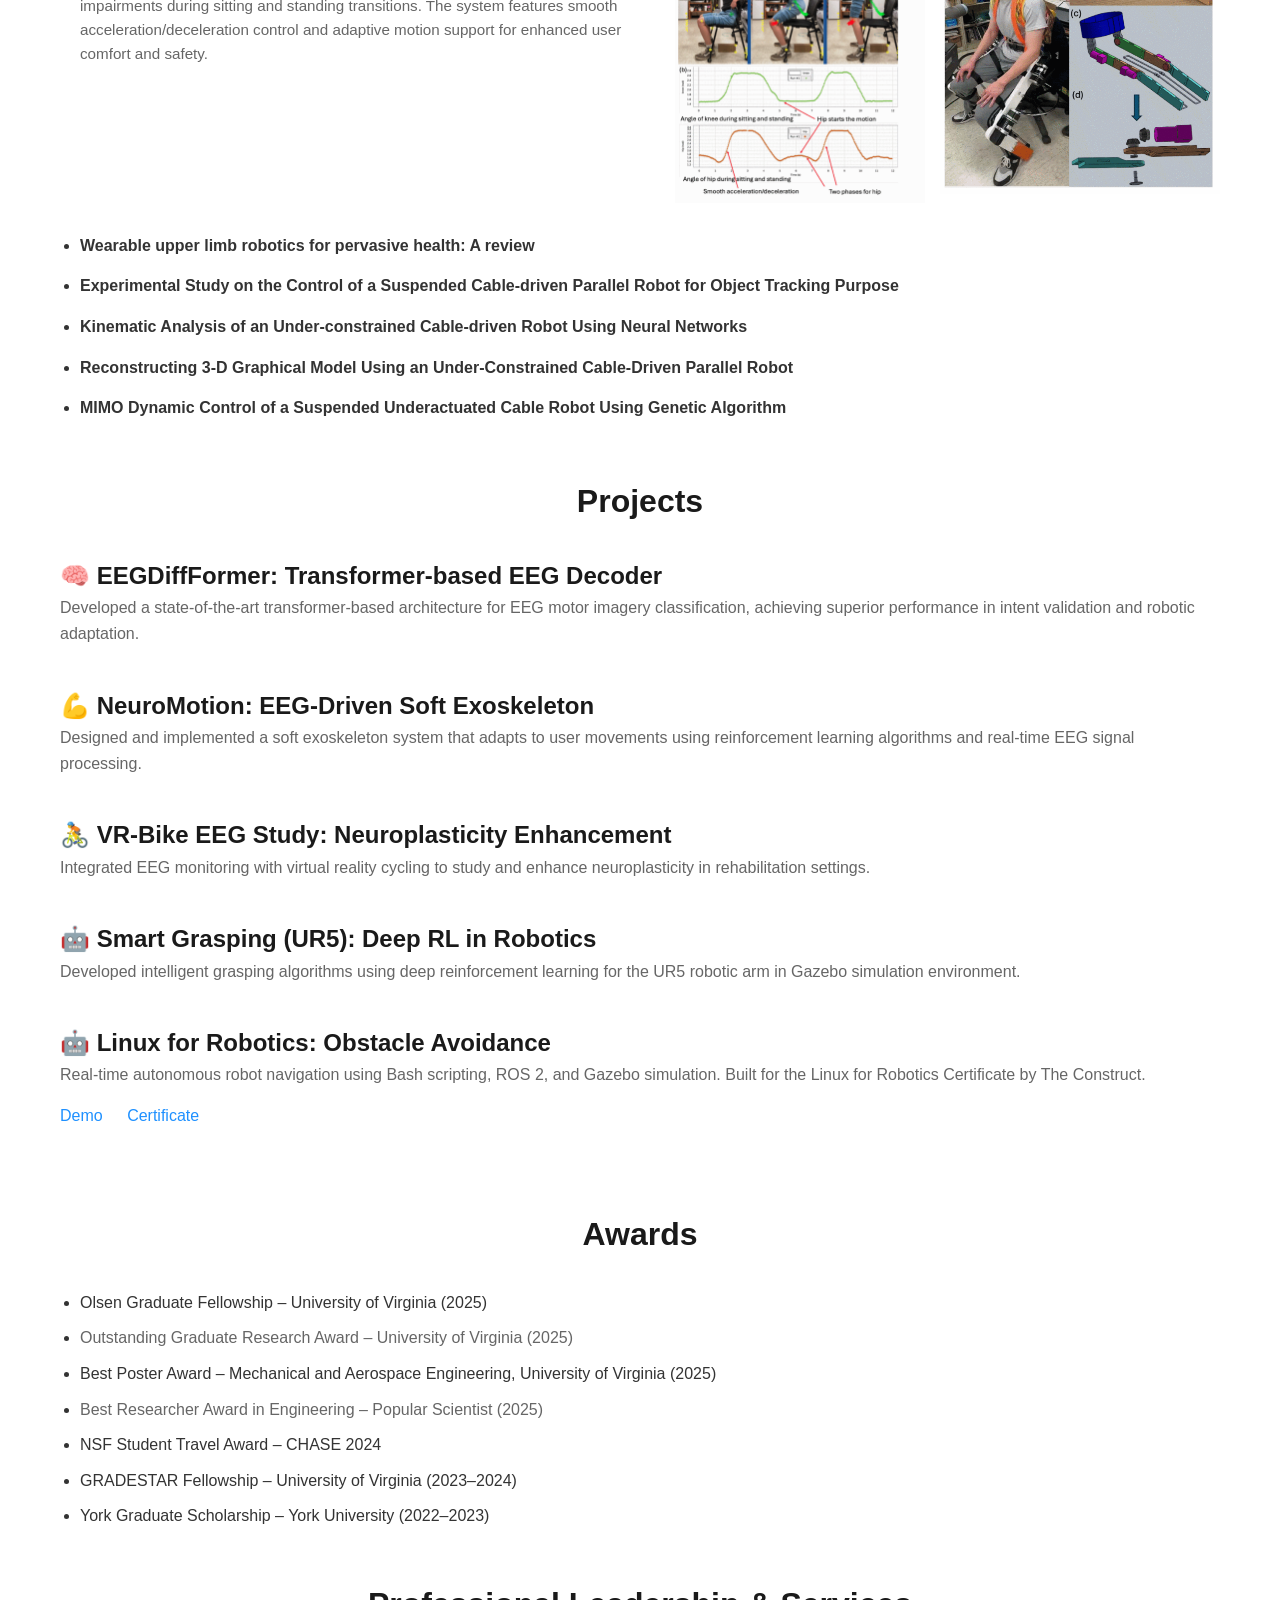
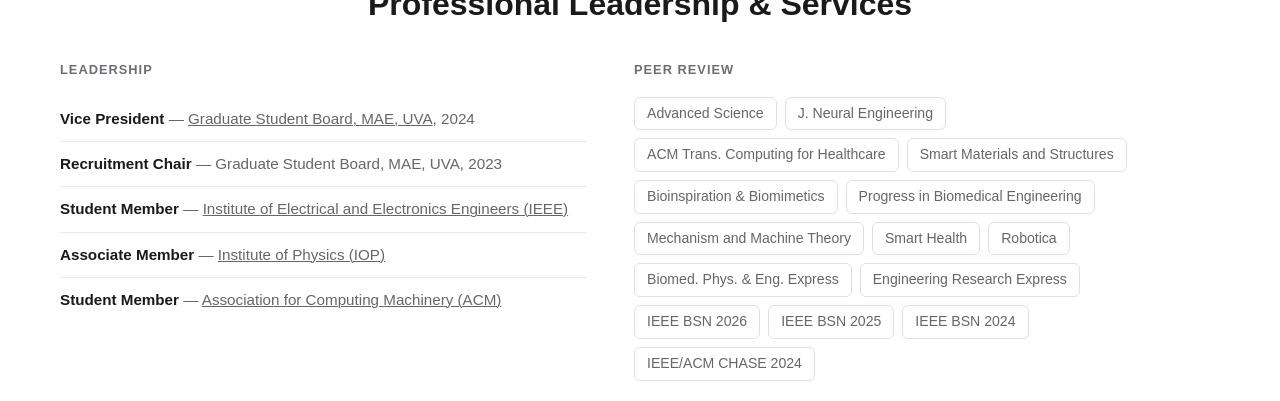
==== commit 4f242d53: "Make header EEG background visible and continuous The EEG traces behind the header rendered as broke" ====
--- a/index.html
+++ b/index.html
@@ -66,7 +66,10 @@
     .header {
       text-align: center;
       padding: 40px 20px;
-      background: linear-gradient(180deg, rgba(255,255,255,0.8) 0%, transparent 100%);
+      /* Soft blue glow behind the portrait, fading into the white page. */
+      background:
+        radial-gradient(ellipse 55% 60% at 50% 25%, rgba(30, 144, 255, 0.12), transparent 70%),
+        linear-gradient(180deg, #eef5ff 0%, #ffffff 100%);
     }
 
     .profile-image {
@@ -245,26 +248,37 @@
       width: 130%;
       height: 88%;
       z-index: 0;
-      opacity: 0.13;
+      opacity: 0.45;
       pointer-events: none;
-      -webkit-mask-image: linear-gradient(90deg, transparent, #000 15%, #000 75%, transparent);
-              mask-image: linear-gradient(90deg, transparent, #000 15%, #000 75%, transparent);
+      /* The SVG is 130% wide so the drift never runs out of trace; stops are
+         divided by 1.3 so the fades land on the header's visible edges, with
+         a dip at the centre to keep the traces quiet behind the name. */
+      -webkit-mask-image: linear-gradient(90deg, transparent 0%, #000 9%, #000 25%, rgba(0,0,0,.45) 38.5%, #000 52%, #000 68%, transparent 77%);
+              mask-image: linear-gradient(90deg, transparent 0%, #000 9%, #000 25%, rgba(0,0,0,.45) 38.5%, #000 52%, #000 68%, transparent 77%);
     }
     .eeg-bg path {
       fill: none;
       stroke: #1e90ff;
-      stroke-width: 1;
+      stroke-width: 1.6;
       stroke-linecap: round;
+      stroke-linejoin: round;
       vector-effect: non-scaling-stroke;
     }
+    .eeg-bg path:nth-child(2) { stroke: #3b6fd8; }
+    .eeg-bg path:nth-child(3) { stroke: #5aa9ff; }
+    /* Revealed with a left-to-right wipe instead of a stroke-dash trace:
+       under non-scaling-stroke, dash lengths are measured in screen pixels,
+       so a dash sized to the path's user-space length split each trace into
+       broken segments on wide screens. */
     .js-anim .eeg-bg path {
-      stroke-dasharray: var(--len);
-      stroke-dashoffset: var(--len);
+      clip-path: inset(-50% 100% -50% 0);
       animation: trace 2.6s cubic-bezier(.4,0,.2,1) forwards;
       animation-delay: calc(var(--i) * 220ms + 300ms);
     }
-    .js-anim .eeg-bg__drift { animation: drift 46s linear infinite; }
-    @keyframes trace { to { stroke-dashoffset: 0; } }
+    /* Alternating drift: the trace is not periodic, so a looping drift
+       visibly jumped back to the start every cycle. */
+    .js-anim .eeg-bg__drift { animation: drift 46s ease-in-out infinite alternate; }
+    @keyframes trace { to { clip-path: inset(-50% -2% -50% 0); } }
     @keyframes drift { to { transform: translateX(-23.08%); } }
 
     /* --- Scroll reveal ----------------------------------------- */
@@ -330,7 +344,7 @@
         background: none;
         -webkit-text-fill-color: #1a1a1a;
       }
-      .js-anim .eeg-bg path { stroke-dashoffset: 0; animation: none; }
+      .js-anim .eeg-bg path { clip-path: none; animation: none; }
       .js-anim .eeg-bg__drift { animation: none; }
       .js-anim .section-title,
       .js-anim .fade-in,
@@ -490,9 +504,9 @@
     <header class="header">
       <svg class="eeg-bg" viewBox="0 0 600 150" preserveAspectRatio="none" aria-hidden="true" focusable="false">
         <g class="eeg-bg__drift">
-          <path d="M0 34.6L3.5 34.5L7.1 34.7L10.6 34.6L14.1 34.7L17.6 35.2L21.2 35.5L24.7 35.5L28.2 35.6L31.8 35.6L35.3 35.4L38.8 35.5L42.4 36.4L45.9 36.2L49.4 36.5L52.9 36.5L56.5 36.4L60 36.3L63.5 35.9L67.1 36.1L70.6 36L74.1 35.2L77.6 35.6L81.2 35L84.7 34.9L88.2 35.1L91.8 34.2L95.3 34.3L98.8 34.1L102.4 35L105.9 35.1L109.4 33.8L112.9 31.6L116.5 31.9L120 35.6L123.5 39.3L127.1 37.5L130.6 33.3L134.1 31.5L137.6 34.5L141.2 38.8L144.7 40.5L148.2 38.1L151.8 35.6L155.3 36.1L158.8 37.8L162.4 39.4L165.9 39.7L169.4 38.4L172.9 38.7L176.5 38.8L180 39.3L183.5 39.4L187.1 39.2L190.6 38.9L194.1 38.4L197.6 38.7L201.2 38.6L204.7 37.8L208.2 37.5L211.8 37.1L215.3 36.9L218.8 36.4L222.4 35.7L225.9 35.7L229.4 34.8L232.9 35.2L236.5 34.8L240 34.1L243.5 33.6L247.1 33.7L250.6 34.1L254.1 33.6L257.6 34L261.2 33.8L264.7 33.8L268.2 33.9L271.8 34.5L275.3 34.9L278.8 35.4L282.4 35.7L285.9 35.3L289.4 35.7L292.9 35.6L296.5 36.3L300 36.7L303.5 36.3L307.1 37L310.6 36.5L314.1 36.7L317.6 36.6L321.2 36.9L324.7 37.1L328.2 36.9L331.8 36.6L335.3 36.2L338.8 36.3L342.4 35.4L345.9 35.5L349.4 35.2L352.9 35.1L356.5 34.7L360 34.5L363.5 34.2L367.1 33.9L370.6 33.8L374.1 33L377.6 33.8L381.2 33.8L384.7 33.9L388.2 33.2L391.8 33.7L395.3 34.3L398.8 34.6L402.4 34.4L405.9 35.1L409.4 35.6L412.9 36L416.5 36.4L420 37.2L423.5 37.4L427.1 37.9L430.6 38.3L434.1 38.4L437.6 39.1L441.2 39.4L444.7 38.9L448.2 39.6L451.8 39.9L455.3 39.9L458.8 39.7L462.4 39.2L465.9 39.6L469.4 39.1L472.9 39.1L476.5 38.4L480 38.6L483.5 38.3L487.1 37.8L490.6 37.5L494.1 37.4L497.6 36.9L501.2 36.8L504.7 36.4L508.2 36.4L511.8 36.3L515.3 35.7L518.8 35.5L522.4 35.3L525.9 35.1L529.4 35.2L532.9 35.6L536.5 35.4L540 35.4L543.5 35.6L547.1 35.1L550.6 35.2L554.1 35L557.6 35.8L561.2 35.1L564.7 35.8L568.2 35.7L571.8 35.7L575.3 35.1L578.8 35L582.4 34.7L585.9 34.9L589.4 34.5L592.9 33.9L596.5 34.3L600 34" style="--len:617;--i:0"/>
-          <path d="M0 77.9L3.5 77.3L7.1 76.3L10.6 76.3L14.1 75.7L17.6 75.4L21.2 73.6L24.7 74L28.2 73.3L31.8 72.5L35.3 71.5L38.8 71.4L42.4 70.3L45.9 70.7L49.4 70.4L52.9 70L56.5 69.9L60 70.1L63.5 69.6L67.1 69.5L70.6 70.5L74.1 70.5L77.6 71L81.2 70.9L84.7 71.2L88.2 72.6L91.8 73.2L95.3 73.1L98.8 74.5L102.4 74.2L105.9 74.8L109.4 75.5L112.9 75.8L116.5 76.2L120 77.1L123.5 77.7L127.1 78.1L130.6 78.1L134.1 77.7L137.6 78.4L141.2 78.8L144.7 78.7L148.2 77.7L151.8 77.6L155.3 77.5L158.8 77.7L162.4 77.9L165.9 77.5L169.4 76.7L172.9 76.8L176.5 76.7L180 76.3L183.5 75L187.1 75.8L190.6 75.2L194.1 74.3L197.6 75.3L201.2 74.4L204.7 74.2L208.2 74.5L211.8 75.1L215.3 74.6L218.8 75.1L222.4 74.8L225.9 74.8L229.4 75.5L232.9 75.3L236.5 75.6L240 75.6L243.5 76.1L247.1 75.9L250.6 75.4L254.1 75.1L257.6 75.6L261.2 78.1L264.7 77.8L268.2 75.4L271.8 72.5L275.3 72.3L278.8 76.7L282.4 80.3L285.9 77.3L289.4 70.5L292.9 68.3L296.5 70.8L300 75.3L303.5 76.5L307.1 72L310.6 69.1L314.1 69.4L317.6 70.6L321.2 71L324.7 71.5L328.2 69.8L331.8 70.5L335.3 71L338.8 70.7L342.4 71.3L345.9 71.1L349.4 72.4L352.9 72.6L356.5 73.8L360 74.6L363.5 74.3L367.1 75.1L370.6 76.2L374.1 77.6L377.6 77.3L381.2 78.4L384.7 79.5L388.2 79.7L391.8 80.6L395.3 80.7L398.8 81.2L402.4 82L405.9 81.6L409.4 82.1L412.9 81.2L416.5 81.1L420 80.5L423.5 80.5L427.1 80.3L430.6 79.3L434.1 79.1L437.6 77.3L441.2 76.4L444.7 75.3L448.2 74.9L451.8 73.6L455.3 72.5L458.8 72.1L462.4 70.8L465.9 70.8L469.4 69.4L472.9 69.3L476.5 68.5L480 68.4L483.5 68.5L487.1 68L490.6 68.4L494.1 68.1L497.6 68.8L501.2 69.3L504.7 69L508.2 69.8L511.8 70.5L515.3 72.2L518.8 72.4L522.4 73.3L525.9 74L529.4 75.3L532.9 76.7L536.5 77.5L540 78.9L543.5 79.8L547.1 79.9L550.6 80.2L554.1 81L557.6 81L561.2 82.3L564.7 82.1L568.2 82.1L571.8 81.4L575.3 81.6L578.8 80.9L582.4 81L585.9 79.9L589.4 79.1L592.9 78L596.5 77.5L600 76.2" style="--len:630;--i:1"/>
-          <path d="M0 115.6L3.5 115.8L7.1 116.7L10.6 117.8L14.1 117.3L17.6 117.8L21.2 118.8L24.7 118.9L28.2 118.4L31.8 118.5L35.3 119.2L38.8 118.4L42.4 119.2L45.9 118L49.4 117.8L52.9 118.7L56.5 118.5L60 118.3L63.5 116.6L67.1 116.3L70.6 116.3L74.1 115.7L77.6 116.4L81.2 115.4L84.7 115.2L88.2 114.8L91.8 115.1L95.3 114.9L98.8 114.1L102.4 113.4L105.9 113.7L109.4 113L112.9 114.1L116.5 113.5L120 113.4L123.5 113.9L127.1 113.8L130.6 112.6L134.1 112.4L137.6 112.6L141.2 112.4L144.7 112.8L148.2 112.8L151.8 113.4L155.3 113.2L158.8 112.9L162.4 112.8L165.9 112.6L169.4 112.6L172.9 112.2L176.5 111.4L180 111.2L183.5 111.2L187.1 111L190.6 111.5L194.1 110.5L197.6 110.1L201.2 110.5L204.7 109.8L208.2 110.1L211.8 110.2L215.3 110.7L218.8 110.2L222.4 110.9L225.9 110.4L229.4 110.6L232.9 111.7L236.5 111.4L240 112.2L243.5 112L247.1 113.1L250.6 114.2L254.1 114.9L257.6 115.3L261.2 114.9L264.7 115.6L268.2 117.1L271.8 117.9L275.3 117.6L278.8 119L282.4 119.4L285.9 120.6L289.4 120.1L292.9 120.9L296.5 121.4L300 120.8L303.5 121.3L307.1 120.8L310.6 121.4L314.1 121L317.6 120.4L321.2 120.6L324.7 119.9L328.2 118.5L331.8 118.6L335.3 117L338.8 116.7L342.4 115.5L345.9 114.4L349.4 114L352.9 113.6L356.5 111.6L360 110.5L363.5 109.5L367.1 108.3L370.6 108.2L374.1 107L377.6 106.6L381.2 106.3L384.7 105.5L388.2 104.1L391.8 104L395.3 104.1L398.8 103.9L402.4 104.7L405.9 104.9L409.4 104.7L412.9 104.1L416.5 106.4L420 108.5L423.5 110.3L427.1 107.7L430.6 105.5L434.1 107L437.6 113.9L441.2 120.3L444.7 117.8L448.2 112.2L451.8 110.5L455.3 116.4L458.8 122.1L462.4 123.3L465.9 121.9L469.4 120.2L472.9 120.9L476.5 122.8L480 124L483.5 124.1L487.1 123.8L490.6 123.6L494.1 124.3L497.6 123.9L501.2 123.4L504.7 123.6L508.2 123.1L511.8 121.4L515.3 121.4L518.8 119.8L522.4 119L525.9 117.8L529.4 116.4L532.9 116.1L536.5 115.1L540 112.7L543.5 112L547.1 111.3L550.6 110.2L554.1 108.7L557.6 109L561.2 107L564.7 107.3L568.2 106.4L571.8 106.1L575.3 105.9L578.8 104.7L582.4 105.8L585.9 104.9L589.4 105.1L592.9 105.6L596.5 106.8L600 106.6" style="--len:636;--i:2"/>
+          <path d="M0 34.6L3.5 34.5L7.1 34.7L10.6 34.6L14.1 34.7L17.6 35.2L21.2 35.5L24.7 35.5L28.2 35.6L31.8 35.6L35.3 35.4L38.8 35.5L42.4 36.4L45.9 36.2L49.4 36.5L52.9 36.5L56.5 36.4L60 36.3L63.5 35.9L67.1 36.1L70.6 36L74.1 35.2L77.6 35.6L81.2 35L84.7 34.9L88.2 35.1L91.8 34.2L95.3 34.3L98.8 34.1L102.4 35L105.9 35.1L109.4 33.8L112.9 31.6L116.5 31.9L120 35.6L123.5 39.3L127.1 37.5L130.6 33.3L134.1 31.5L137.6 34.5L141.2 38.8L144.7 40.5L148.2 38.1L151.8 35.6L155.3 36.1L158.8 37.8L162.4 39.4L165.9 39.7L169.4 38.4L172.9 38.7L176.5 38.8L180 39.3L183.5 39.4L187.1 39.2L190.6 38.9L194.1 38.4L197.6 38.7L201.2 38.6L204.7 37.8L208.2 37.5L211.8 37.1L215.3 36.9L218.8 36.4L222.4 35.7L225.9 35.7L229.4 34.8L232.9 35.2L236.5 34.8L240 34.1L243.5 33.6L247.1 33.7L250.6 34.1L254.1 33.6L257.6 34L261.2 33.8L264.7 33.8L268.2 33.9L271.8 34.5L275.3 34.9L278.8 35.4L282.4 35.7L285.9 35.3L289.4 35.7L292.9 35.6L296.5 36.3L300 36.7L303.5 36.3L307.1 37L310.6 36.5L314.1 36.7L317.6 36.6L321.2 36.9L324.7 37.1L328.2 36.9L331.8 36.6L335.3 36.2L338.8 36.3L342.4 35.4L345.9 35.5L349.4 35.2L352.9 35.1L356.5 34.7L360 34.5L363.5 34.2L367.1 33.9L370.6 33.8L374.1 33L377.6 33.8L381.2 33.8L384.7 33.9L388.2 33.2L391.8 33.7L395.3 34.3L398.8 34.6L402.4 34.4L405.9 35.1L409.4 35.6L412.9 36L416.5 36.4L420 37.2L423.5 37.4L427.1 37.9L430.6 38.3L434.1 38.4L437.6 39.1L441.2 39.4L444.7 38.9L448.2 39.6L451.8 39.9L455.3 39.9L458.8 39.7L462.4 39.2L465.9 39.6L469.4 39.1L472.9 39.1L476.5 38.4L480 38.6L483.5 38.3L487.1 37.8L490.6 37.5L494.1 37.4L497.6 36.9L501.2 36.8L504.7 36.4L508.2 36.4L511.8 36.3L515.3 35.7L518.8 35.5L522.4 35.3L525.9 35.1L529.4 35.2L532.9 35.6L536.5 35.4L540 35.4L543.5 35.6L547.1 35.1L550.6 35.2L554.1 35L557.6 35.8L561.2 35.1L564.7 35.8L568.2 35.7L571.8 35.7L575.3 35.1L578.8 35L582.4 34.7L585.9 34.9L589.4 34.5L592.9 33.9L596.5 34.3L600 34" style="--i:0"/>
+          <path d="M0 77.9L3.5 77.3L7.1 76.3L10.6 76.3L14.1 75.7L17.6 75.4L21.2 73.6L24.7 74L28.2 73.3L31.8 72.5L35.3 71.5L38.8 71.4L42.4 70.3L45.9 70.7L49.4 70.4L52.9 70L56.5 69.9L60 70.1L63.5 69.6L67.1 69.5L70.6 70.5L74.1 70.5L77.6 71L81.2 70.9L84.7 71.2L88.2 72.6L91.8 73.2L95.3 73.1L98.8 74.5L102.4 74.2L105.9 74.8L109.4 75.5L112.9 75.8L116.5 76.2L120 77.1L123.5 77.7L127.1 78.1L130.6 78.1L134.1 77.7L137.6 78.4L141.2 78.8L144.7 78.7L148.2 77.7L151.8 77.6L155.3 77.5L158.8 77.7L162.4 77.9L165.9 77.5L169.4 76.7L172.9 76.8L176.5 76.7L180 76.3L183.5 75L187.1 75.8L190.6 75.2L194.1 74.3L197.6 75.3L201.2 74.4L204.7 74.2L208.2 74.5L211.8 75.1L215.3 74.6L218.8 75.1L222.4 74.8L225.9 74.8L229.4 75.5L232.9 75.3L236.5 75.6L240 75.6L243.5 76.1L247.1 75.9L250.6 75.4L254.1 75.1L257.6 75.6L261.2 78.1L264.7 77.8L268.2 75.4L271.8 72.5L275.3 72.3L278.8 76.7L282.4 80.3L285.9 77.3L289.4 70.5L292.9 68.3L296.5 70.8L300 75.3L303.5 76.5L307.1 72L310.6 69.1L314.1 69.4L317.6 70.6L321.2 71L324.7 71.5L328.2 69.8L331.8 70.5L335.3 71L338.8 70.7L342.4 71.3L345.9 71.1L349.4 72.4L352.9 72.6L356.5 73.8L360 74.6L363.5 74.3L367.1 75.1L370.6 76.2L374.1 77.6L377.6 77.3L381.2 78.4L384.7 79.5L388.2 79.7L391.8 80.6L395.3 80.7L398.8 81.2L402.4 82L405.9 81.6L409.4 82.1L412.9 81.2L416.5 81.1L420 80.5L423.5 80.5L427.1 80.3L430.6 79.3L434.1 79.1L437.6 77.3L441.2 76.4L444.7 75.3L448.2 74.9L451.8 73.6L455.3 72.5L458.8 72.1L462.4 70.8L465.9 70.8L469.4 69.4L472.9 69.3L476.5 68.5L480 68.4L483.5 68.5L487.1 68L490.6 68.4L494.1 68.1L497.6 68.8L501.2 69.3L504.7 69L508.2 69.8L511.8 70.5L515.3 72.2L518.8 72.4L522.4 73.3L525.9 74L529.4 75.3L532.9 76.7L536.5 77.5L540 78.9L543.5 79.8L547.1 79.9L550.6 80.2L554.1 81L557.6 81L561.2 82.3L564.7 82.1L568.2 82.1L571.8 81.4L575.3 81.6L578.8 80.9L582.4 81L585.9 79.9L589.4 79.1L592.9 78L596.5 77.5L600 76.2" style="--i:1"/>
+          <path d="M0 115.6L3.5 115.8L7.1 116.7L10.6 117.8L14.1 117.3L17.6 117.8L21.2 118.8L24.7 118.9L28.2 118.4L31.8 118.5L35.3 119.2L38.8 118.4L42.4 119.2L45.9 118L49.4 117.8L52.9 118.7L56.5 118.5L60 118.3L63.5 116.6L67.1 116.3L70.6 116.3L74.1 115.7L77.6 116.4L81.2 115.4L84.7 115.2L88.2 114.8L91.8 115.1L95.3 114.9L98.8 114.1L102.4 113.4L105.9 113.7L109.4 113L112.9 114.1L116.5 113.5L120 113.4L123.5 113.9L127.1 113.8L130.6 112.6L134.1 112.4L137.6 112.6L141.2 112.4L144.7 112.8L148.2 112.8L151.8 113.4L155.3 113.2L158.8 112.9L162.4 112.8L165.9 112.6L169.4 112.6L172.9 112.2L176.5 111.4L180 111.2L183.5 111.2L187.1 111L190.6 111.5L194.1 110.5L197.6 110.1L201.2 110.5L204.7 109.8L208.2 110.1L211.8 110.2L215.3 110.7L218.8 110.2L222.4 110.9L225.9 110.4L229.4 110.6L232.9 111.7L236.5 111.4L240 112.2L243.5 112L247.1 113.1L250.6 114.2L254.1 114.9L257.6 115.3L261.2 114.9L264.7 115.6L268.2 117.1L271.8 117.9L275.3 117.6L278.8 119L282.4 119.4L285.9 120.6L289.4 120.1L292.9 120.9L296.5 121.4L300 120.8L303.5 121.3L307.1 120.8L310.6 121.4L314.1 121L317.6 120.4L321.2 120.6L324.7 119.9L328.2 118.5L331.8 118.6L335.3 117L338.8 116.7L342.4 115.5L345.9 114.4L349.4 114L352.9 113.6L356.5 111.6L360 110.5L363.5 109.5L367.1 108.3L370.6 108.2L374.1 107L377.6 106.6L381.2 106.3L384.7 105.5L388.2 104.1L391.8 104L395.3 104.1L398.8 103.9L402.4 104.7L405.9 104.9L409.4 104.7L412.9 104.1L416.5 106.4L420 108.5L423.5 110.3L427.1 107.7L430.6 105.5L434.1 107L437.6 113.9L441.2 120.3L444.7 117.8L448.2 112.2L451.8 110.5L455.3 116.4L458.8 122.1L462.4 123.3L465.9 121.9L469.4 120.2L472.9 120.9L476.5 122.8L480 124L483.5 124.1L487.1 123.8L490.6 123.6L494.1 124.3L497.6 123.9L501.2 123.4L504.7 123.6L508.2 123.1L511.8 121.4L515.3 121.4L518.8 119.8L522.4 119L525.9 117.8L529.4 116.4L532.9 116.1L536.5 115.1L540 112.7L543.5 112L547.1 111.3L550.6 110.2L554.1 108.7L557.6 109L561.2 107L564.7 107.3L568.2 106.4L571.8 106.1L575.3 105.9L578.8 104.7L582.4 105.8L585.9 104.9L589.4 105.1L592.9 105.6L596.5 106.8L600 106.6" style="--i:2"/>
         </g>
       </svg>
       <img src="images/icons/Profile.jpg" alt="Soroush Zare" class="profile-image">
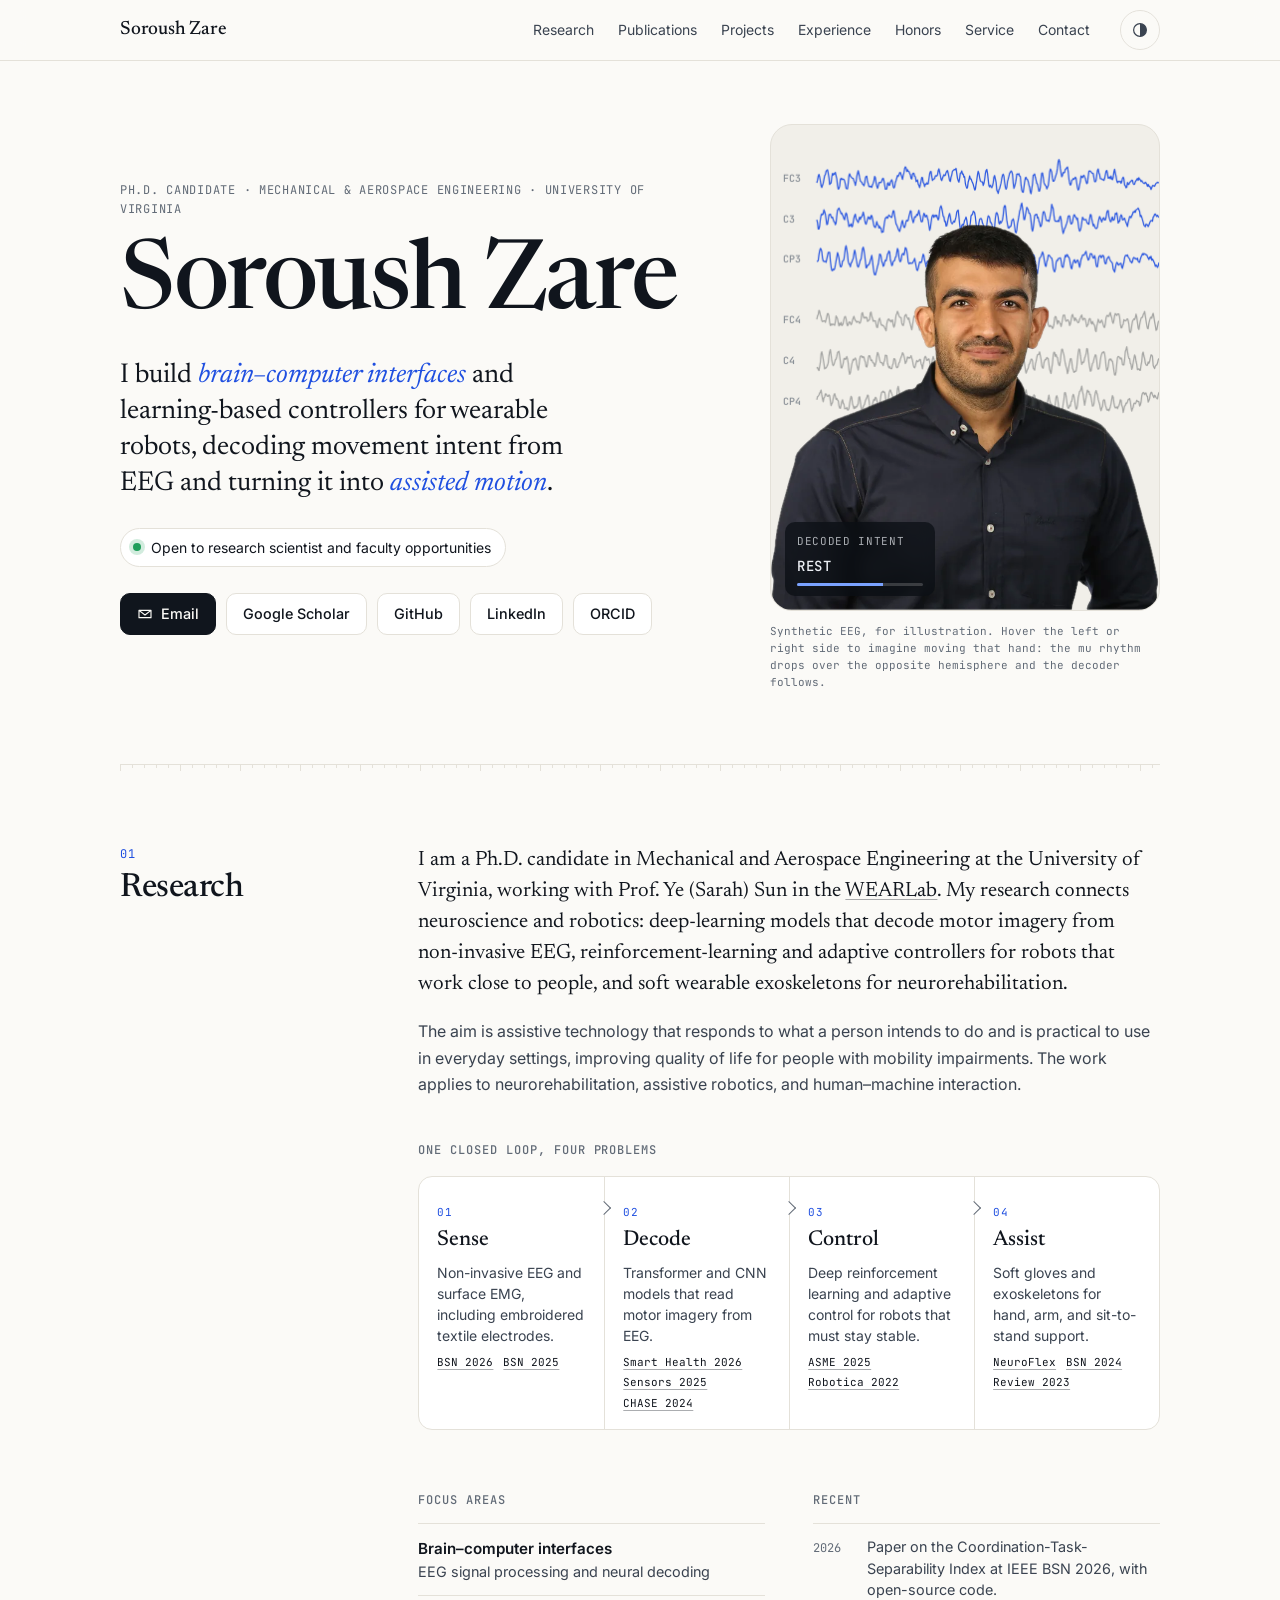
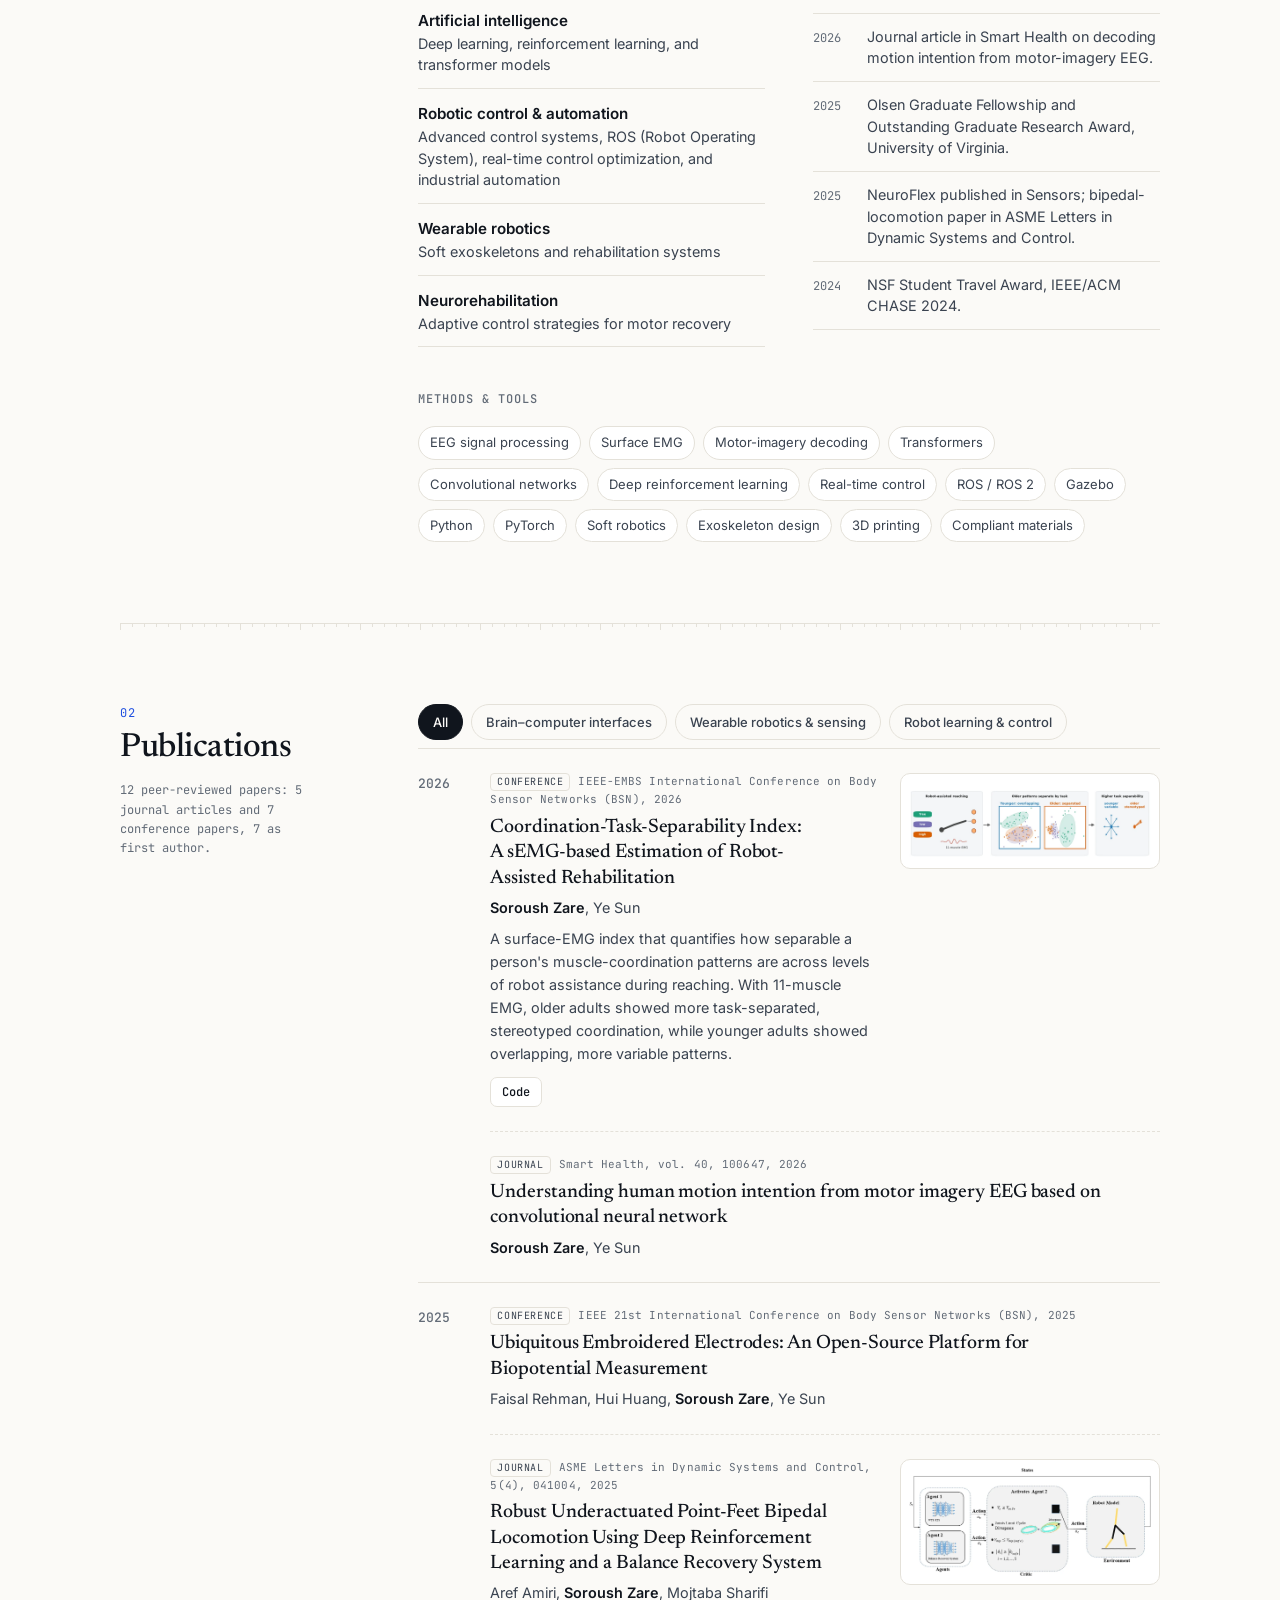
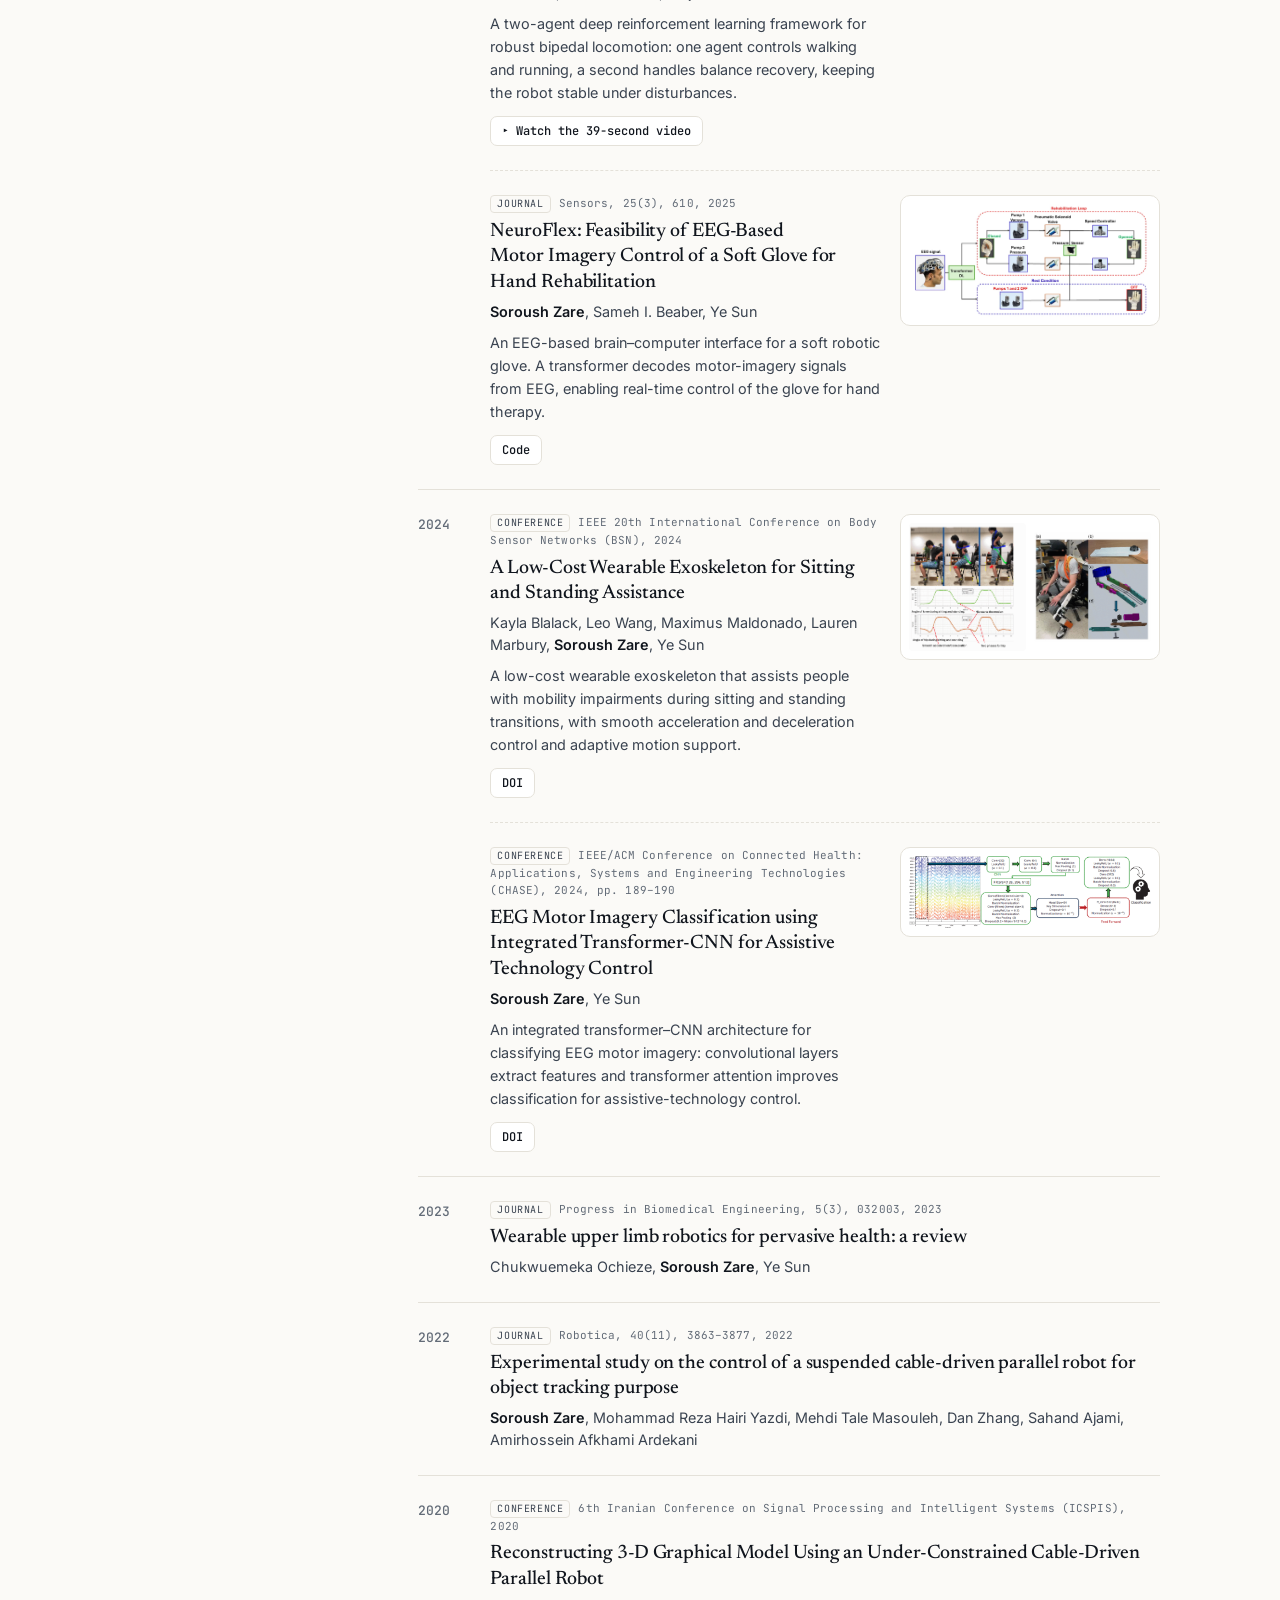
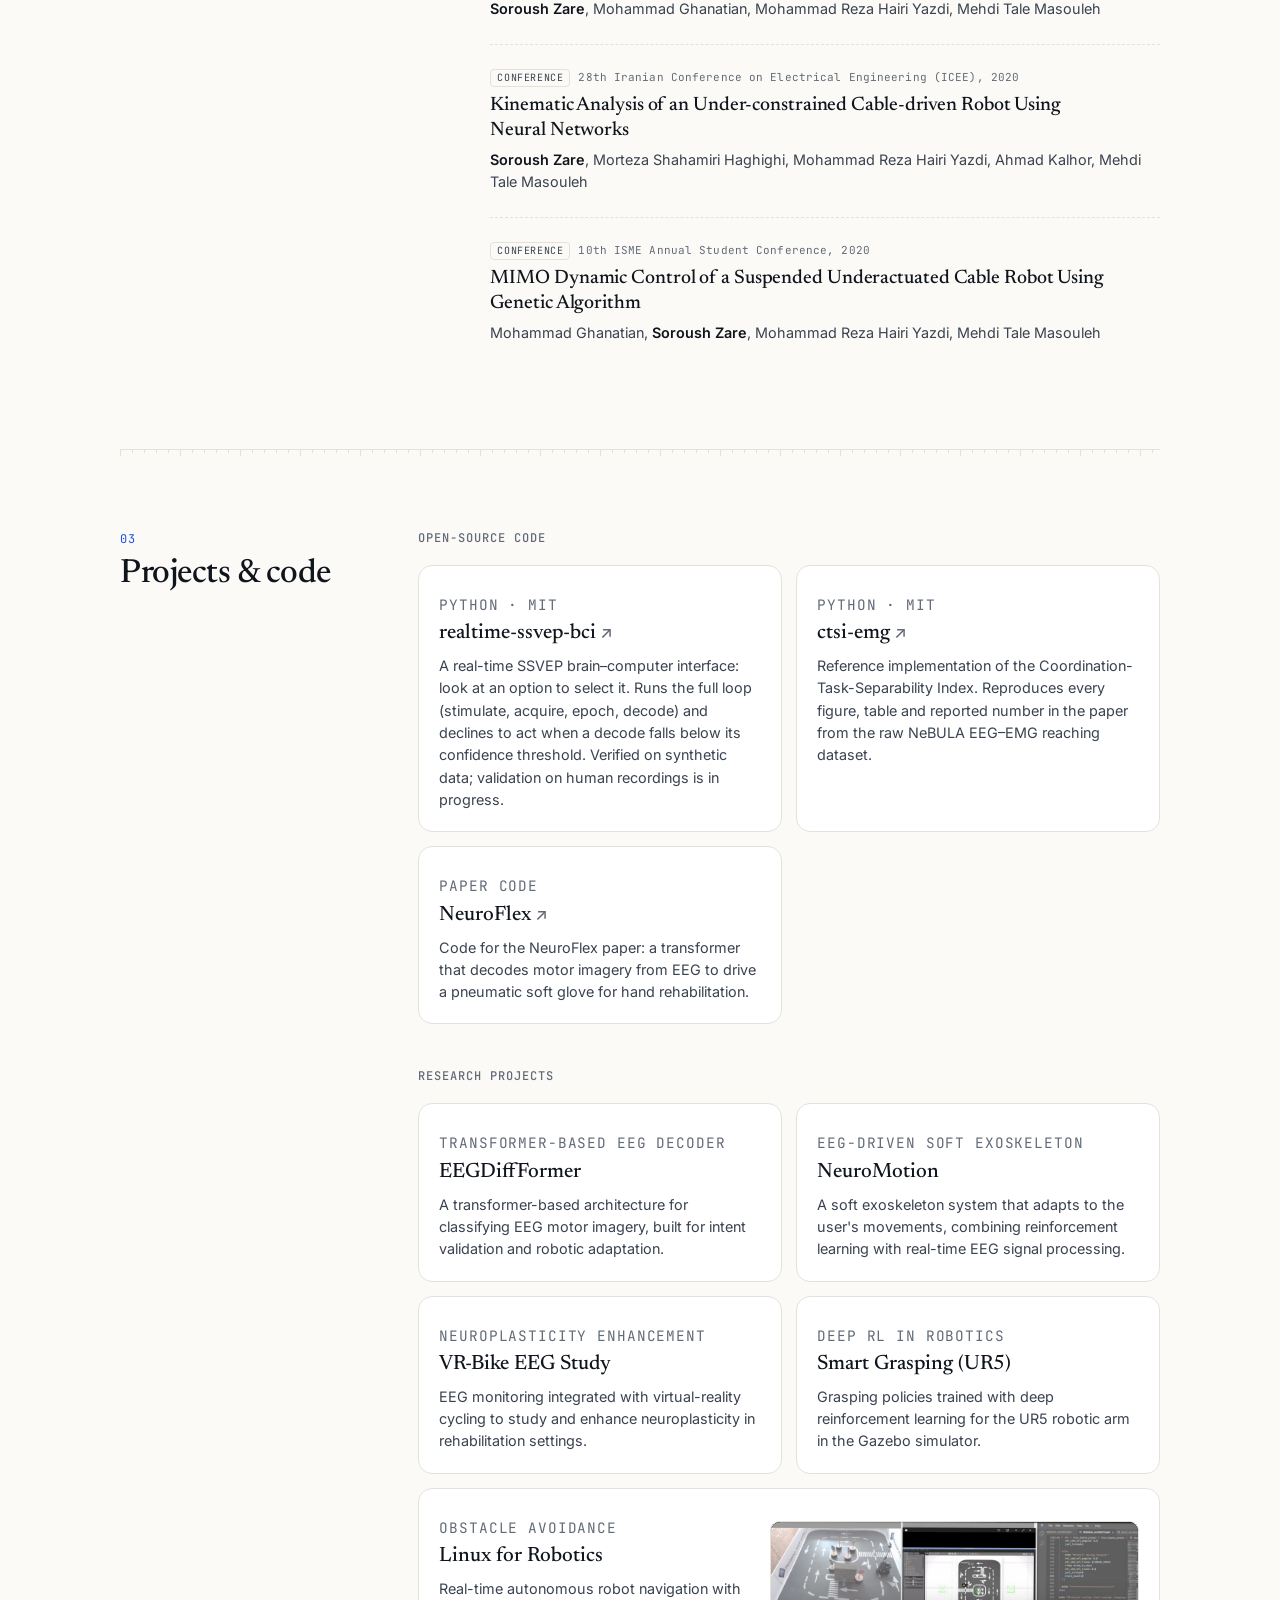
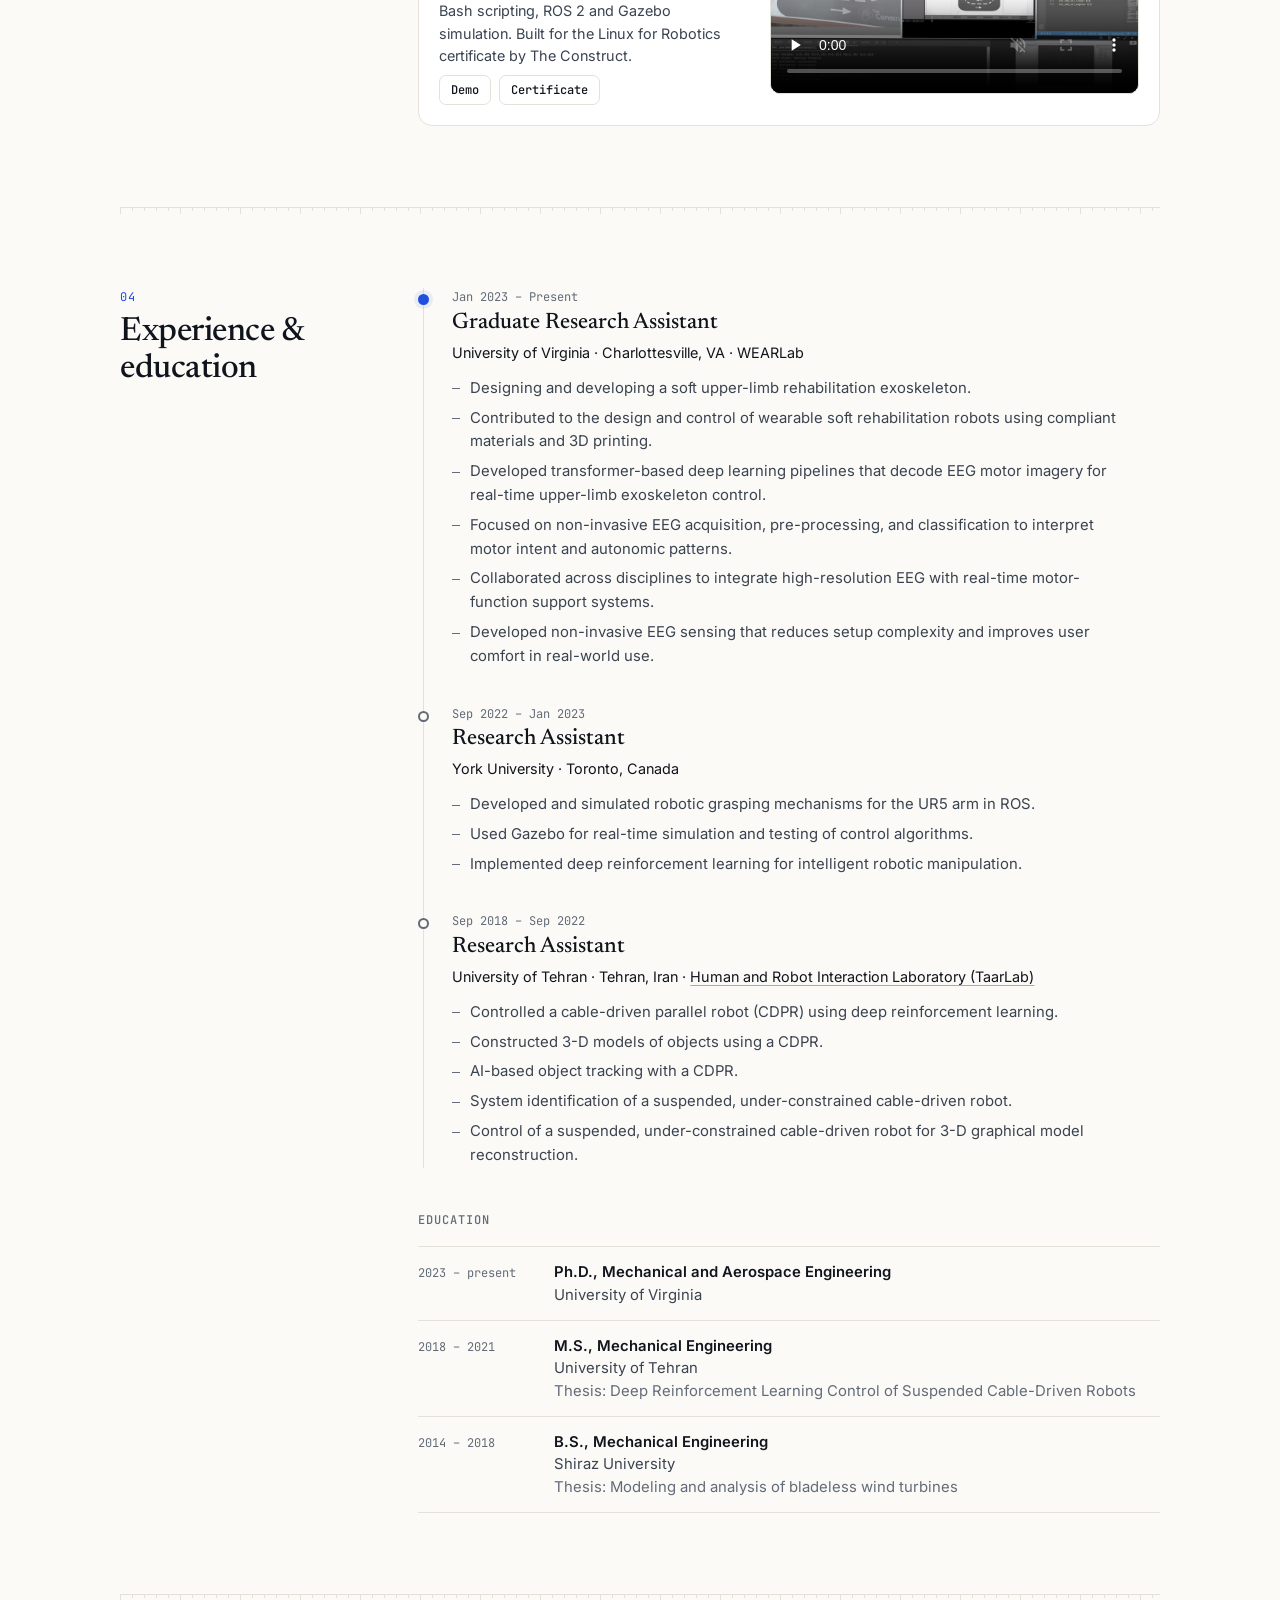
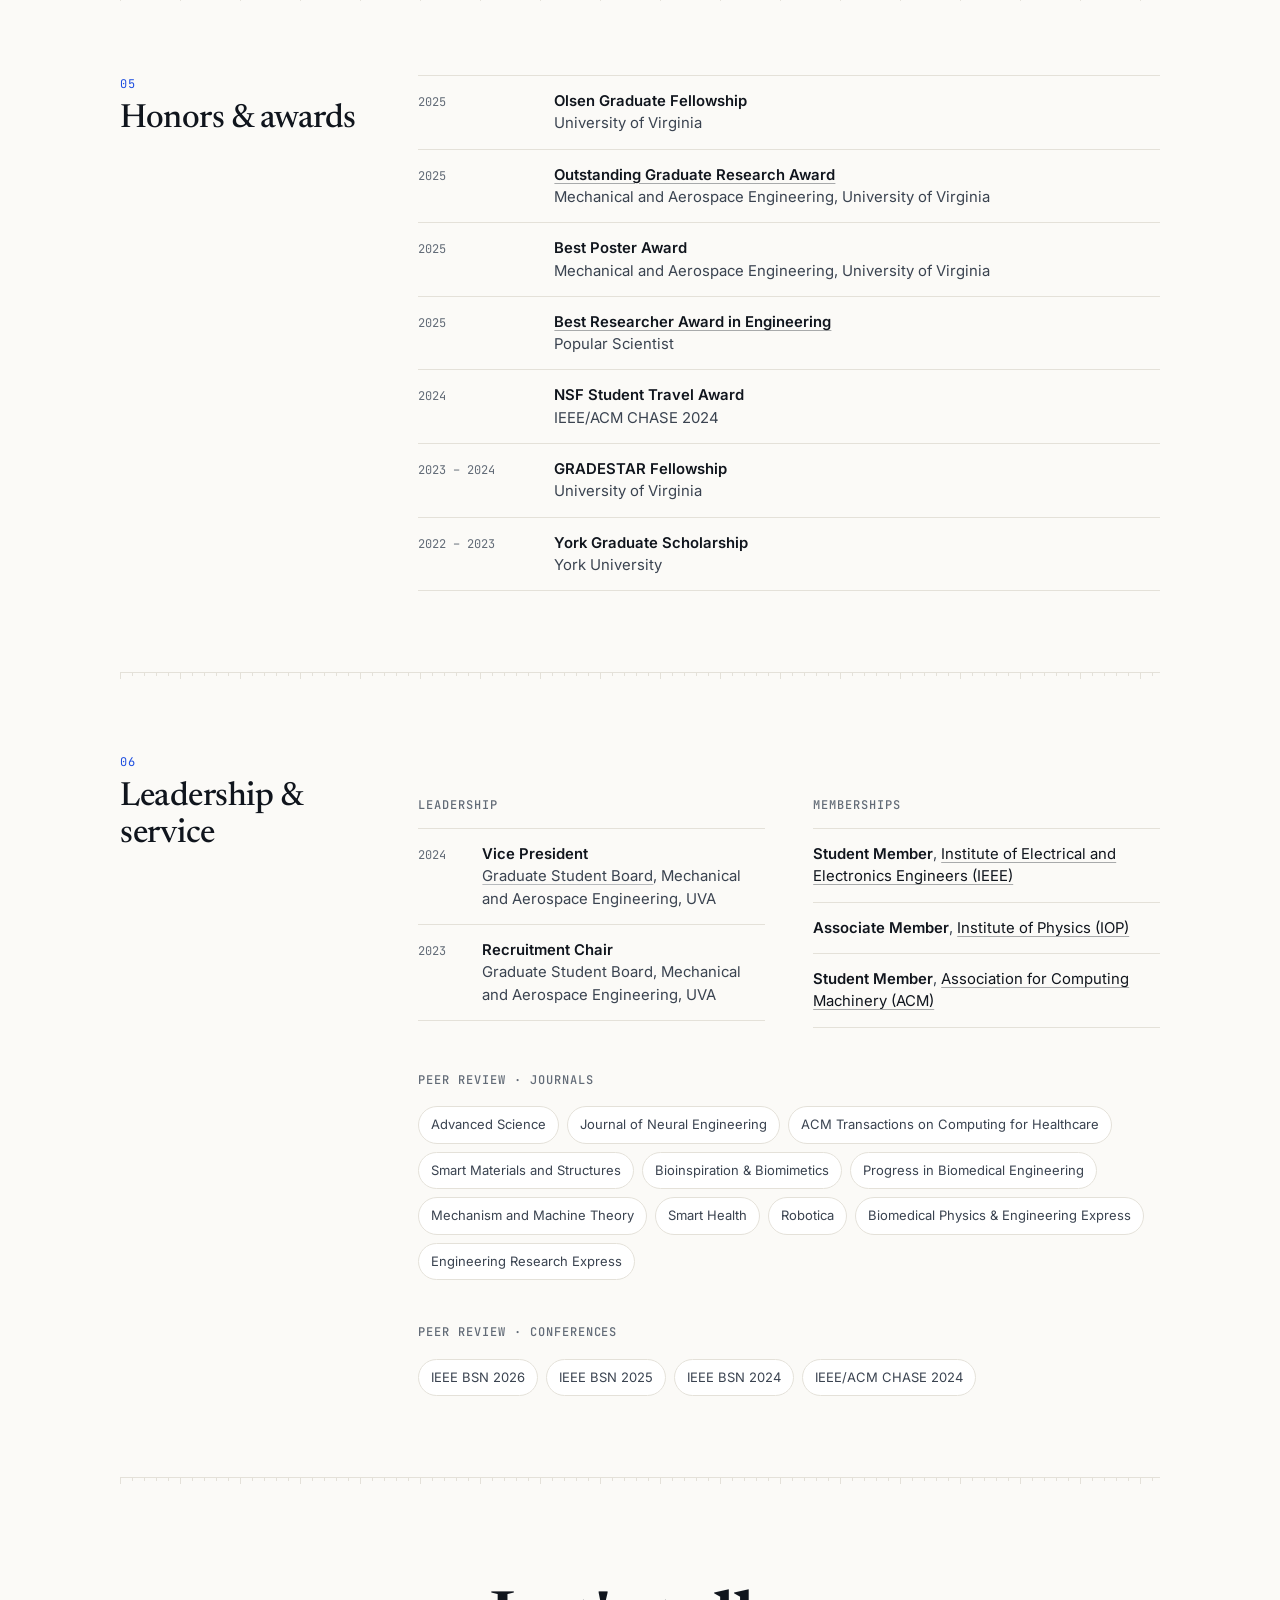
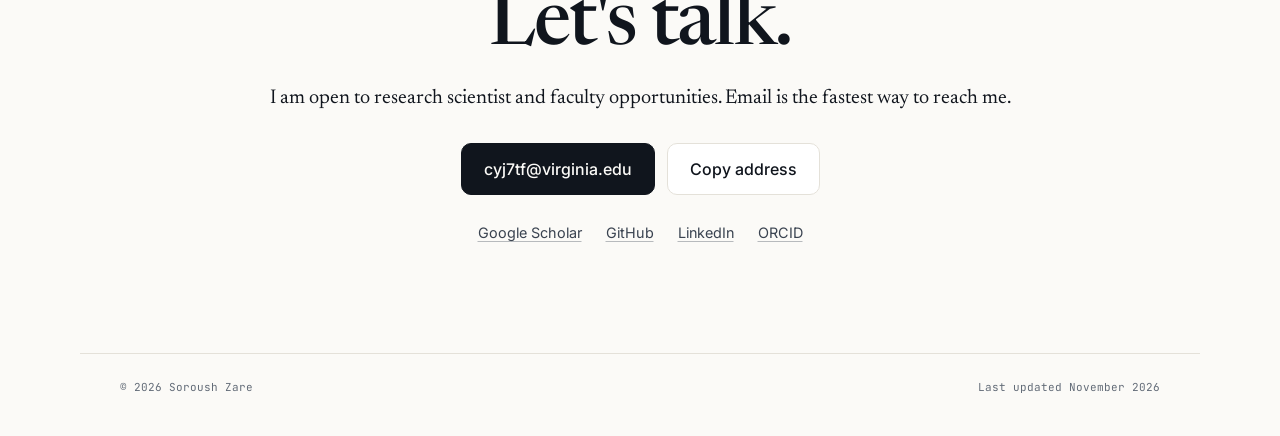
==== commit d35e7960: "Redesign site as a research portfolio Rebuild the single page around a clear research identity for r" ====
--- a/index.html
+++ b/index.html
@@ -9,842 +9,549 @@
     gtag('js', new Date());
     gtag('config', 'G-PZCXZJP1YN');
   </script>
-  <script>document.documentElement.className += " js-anim";</script>
   <meta charset="UTF-8">
-  <meta name="viewport" content="width=device-width, initial-scale=1.0"/>
-  <title>Soroush Zare | PhD Candidate | AI & BCI Researcher | University of Virginia</title>
-  <link rel="icon" href="https://soroushzare.github.io/Profile.jpg" type="image/jpeg">
-  
-  <!-- SEO Meta Tags -->
-  <meta name="title" content="Soroush Zare | PhD Candidate | AI & BCI Researcher | University of Virginia">
-  <meta name="description" content="PhD Candidate at University of Virginia | AI & BCI Researcher | 10+ Publications | Expert in Brain-Computer Interfaces, Reinforcement Learning, and Wearable Robotics | Open to Industry Opportunities">
-  <meta name="keywords" content="AI Researcher, Brain-Computer Interface, Machine Learning, Robotics, PhD Candidate, University of Virginia, EEG, Neural Networks, Deep Learning, Industry Research, Tech Jobs, AI Engineer, BCI Developer, Reinforcement Learning, Wearable Robotics, Neurorehabilitation, Research Scientist, Academic, PhD, UVA, Virginia, Hiring, Career, Job">
+  <meta name="viewport" content="width=device-width, initial-scale=1">
+  <!-- Set the theme before first paint so there is no flash. -->
+  <script>
+    (function () {
+      var root = document.documentElement;
+      root.classList.add('js');
+      try {
+        var saved = localStorage.getItem('theme');
+        if (saved === 'light' || saved === 'dark') root.setAttribute('data-theme', saved);
+      } catch (e) {}
+    })();
+  </script>
+
+  <title>Soroush Zare | Brain–Computer Interfaces &amp; Wearable Robotics | University of Virginia</title>
+  <meta name="description" content="Soroush Zare is a Ph.D. candidate at the University of Virginia building brain–computer interfaces and learning-based control for wearable robots: EEG motor-imagery decoding, reinforcement learning, and soft exoskeletons for neurorehabilitation.">
+  <meta name="keywords" content="Soroush Zare, brain-computer interface, EEG, motor imagery, wearable robotics, soft exoskeleton, reinforcement learning, neurorehabilitation, deep learning, University of Virginia">
   <meta name="author" content="Soroush Zare">
-  
-  <!-- Open Graph / Facebook -->
+  <link rel="canonical" href="https://soroushzare.github.io/">
+  <meta name="theme-color" content="#FBFAF7" media="(prefers-color-scheme: light)">
+  <meta name="theme-color" content="#0B0E14" media="(prefers-color-scheme: dark)">
+
   <meta property="og:type" content="website">
-  <meta property="og:url" content="https://soroushzare.github.io">
-  <meta property="og:title" content="Soroush Zare | PhD Candidate | AI & BCI Researcher | University of Virginia">
-  <meta property="og:description" content="PhD Candidate at University of Virginia specializing in AI-driven brain-computer interfaces, reinforcement learning, and wearable robotics. 10+ publications, open to industry opportunities.">
-  <meta property="og:image" content="https://soroushzare.github.io/Profile.jpg">
-  
-  <!-- Twitter -->
+  <meta property="og:url" content="https://soroushzare.github.io/">
+  <meta property="og:title" content="Soroush Zare | Brain–Computer Interfaces &amp; Wearable Robotics">
+  <meta property="og:description" content="Ph.D. candidate at the University of Virginia building brain–computer interfaces and learning-based control for wearable robots.">
+  <meta property="og:image" content="https://soroushzare.github.io/assets/img/og-card.jpg">
+  <meta property="og:image:width" content="1200">
+  <meta property="og:image:height" content="630">
   <meta name="twitter:card" content="summary_large_image">
-  <meta name="twitter:url" content="https://soroushzare.github.io">
-  <meta name="twitter:title" content="Soroush Zare | PhD Candidate | AI & BCI Researcher | University of Virginia">
-  <meta name="twitter:description" content="PhD Candidate at University of Virginia specializing in AI-driven brain-computer interfaces, reinforcement learning, and wearable robotics. 10+ publications, open to industry opportunities.">
-  <meta name="twitter:image" content="https://soroushzare.github.io/Profile.jpg">
-  
-  <!-- Serif face used only by the experience timeline headings -->
+  <meta name="twitter:title" content="Soroush Zare | Brain–Computer Interfaces &amp; Wearable Robotics">
+  <meta name="twitter:description" content="Ph.D. candidate at the University of Virginia building brain–computer interfaces and learning-based control for wearable robots.">
+  <meta name="twitter:image" content="https://soroushzare.github.io/assets/img/og-card.jpg">
+
+  <link rel="icon" href="assets/favicon.svg" type="image/svg+xml">
+  <link rel="icon" href="assets/favicon-48.png" sizes="48x48" type="image/png">
+  <link rel="apple-touch-icon" href="assets/apple-touch-icon.png">
+
   <link rel="preconnect" href="https://fonts.googleapis.com">
   <link rel="preconnect" href="https://fonts.gstatic.com" crossorigin>
-  <link rel="stylesheet" href="https://fonts.googleapis.com/css2?family=Source+Serif+4:opsz,wght@8..60,400;8..60,600&display=swap">
-
-  <!-- Font Awesome -->
-  <link rel="stylesheet" href="https://cdnjs.cloudflare.com/ajax/libs/font-awesome/6.4.0/css/all.min.css"/>
-  
-  <style>
-    * {
-      margin: 0;
-      padding: 0;
-      box-sizing: border-box;
-    }
-
-    body {
-      font-family: -apple-system, BlinkMacSystemFont, 'Segoe UI', Roboto, sans-serif;
-      background: #ffffff;
-      color: #333333;
-      line-height: 1.6;
-    }
-
-    .main-content {
-      position: relative;
-      z-index: 10;
-      min-height: 100vh;
-    }
-
-    .header {
-      text-align: center;
-      padding: 40px 20px;
-      /* Soft blue glow behind the portrait, fading into the white page. */
-      background:
-        radial-gradient(ellipse 55% 60% at 50% 25%, rgba(30, 144, 255, 0.12), transparent 70%),
-        linear-gradient(180deg, #eef5ff 0%, #ffffff 100%);
-    }
-
-    .profile-image {
-      width: 180px;
-      height: 180px;
-      border-radius: 50%;
-      border: 4px solid #1e90ff;
-      box-shadow: 0 0 30px rgba(30, 144, 255, 0.3);
-      margin-bottom: 30px;
-    }
-
-    .header h1 {
-      font-size: 4rem;
-      font-weight: 700;
-      color: #1a1a1a;
-      margin-bottom: 15px;
-    }
-
-    .header p {
-      font-size: 1.3rem;
-      color: #666666;
-      margin-bottom: 30px;
-      font-weight: 300;
-    }
-
-    .social-links {
-      display: flex;
-      justify-content: center;
-      gap: 20px;
-      margin-top: 30px;
-    }
-
-    .social-link {
-      width: 50px;
-      height: 50px;
-      border-radius: 50%;
-      background: rgba(255, 255, 255, 0.9);
-      border: 1px solid rgba(0, 0, 0, 0.1);
-      display: flex;
-      align-items: center;
-      justify-content: center;
-      color: #1e90ff;
-      font-size: 20px;
-      transition: all 0.4s ease;
-      text-decoration: none;
-    }
-
-    .social-link:hover {
-      transform: translateY(-5px) scale(1.1);
-      background: rgba(30, 144, 255, 0.3);
-      box-shadow: 0 10px 25px rgba(30, 144, 255, 0.3);
-    }
-
-    .section {
-      max-width: 1200px;
-      margin: 0 auto;
-      padding: 20px;
-    }
-
-    .section-title {
-      font-size: 2rem;
-      font-weight: 700;
-      text-align: center;
-      margin-bottom: 30px;
-      color: #1a1a1a;
-    }
-
-    .fade-in {
-      opacity: 1;
-      transform: translateY(0);
-    }
-
-    .info-section {
-      background: rgba(77, 163, 255, 0.1);
-      border-radius: 15px;
-      padding: 25px;
-      border-left: 4px solid #1e90ff;
-      transition: all 0.3s ease;
-      margin-bottom: 20px;
-    }
-
-    .info-section:hover {
-      transform: translateY(-5px);
-      box-shadow: 0 10px 25px rgba(77, 163, 255, 0.2);
-    }
-
-    .info-section h4 {
-      color: #1a1a1a;
-      font-size: 1.3rem;
-      margin-bottom: 15px;
-      font-weight: 600;
-    }
-
-    .info-section p {
-      color: #666666;
-      line-height: 1.6;
-      margin-bottom: 15px;
-    }
-
-    .info-section ul {
-      list-style: none;
-      padding: 0;
-    }
-
-    .info-section li {
-      color: #666666;
-      padding: 8px 0;
-      border-bottom: 1px solid rgba(77, 163, 255, 0.2);
-      position: relative;
-      padding-left: 20px;
-    }
-
-    .info-section li:before {
-      content: '•';
-      color: #1e90ff;
-      position: absolute;
-      left: 0;
-      font-weight: bold;
-    }
-
-    .info-section li:last-child {
-      border-bottom: none;
-    }
-
-    /* Responsive Design */
-    @media (max-width: 768px) {
-      .header h1 {
-        font-size: 2.5rem;
-      }
-      
-      .section {
-        padding: 60px 15px;
-      }
-      
-      .section-title {
-        font-size: 1.8rem;
-      }
-    }
-
-    /* ══════════════════════════════════════════════════════════════
-       MOTION
-       Every hidden-then-revealed state is scoped to .js-anim, a class
-       set by an inline script in <head>. Without JavaScript the class
-       is never added, so all content renders normally instead of
-       staying stuck at opacity 0.
-       ══════════════════════════════════════════════════════════════ */
-
-    /* --- Header entrance -------------------------------------- */
-    @keyframes riseIn {
-      from { opacity: 0; transform: translateY(18px); }
-      to   { opacity: 1; transform: none; }
-    }
-    @keyframes popIn {
-      from { opacity: 0; transform: scale(0.92); }
-      to   { opacity: 1; transform: none; }
-    }
-
-    .js-anim .header .profile-image { animation: popIn  800ms cubic-bezier(.22,.61,.36,1) backwards; animation-delay: 80ms; }
-    .js-anim .header h1             { animation: riseIn 700ms cubic-bezier(.22,.61,.36,1) backwards; animation-delay: 220ms; }
-    .js-anim .header > p            { animation: riseIn 700ms cubic-bezier(.22,.61,.36,1) backwards; animation-delay: 320ms; }
-    .js-anim .social-link           { animation: riseIn 600ms cubic-bezier(.22,.61,.36,1) backwards; }
-    .js-anim .social-link:nth-child(1) { animation-delay: 440ms; }
-    .js-anim .social-link:nth-child(2) { animation-delay: 500ms; }
-    .js-anim .social-link:nth-child(3) { animation-delay: 560ms; }
-    .js-anim .social-link:nth-child(4) { animation-delay: 620ms; }
-    .js-anim .social-link:nth-child(5) { animation-delay: 680ms; }
-
-    /* --- EEG trace behind the header --------------------------- */
-    .header { position: relative; overflow: hidden; }
-    .header > * { position: relative; z-index: 1; }
-
-    .eeg-bg {
-      position: absolute;
-      left: 0; top: 50%;
-      transform: translateY(-50%);
-      width: 130%;
-      height: 88%;
-      z-index: 0;
-      opacity: 0.45;
-      pointer-events: none;
-      /* The SVG is 130% wide so the drift never runs out of trace; stops are
-         divided by 1.3 so the fades land on the header's visible edges, with
-         a dip at the centre to keep the traces quiet behind the name. */
-      -webkit-mask-image: linear-gradient(90deg, transparent 0%, #000 9%, #000 25%, rgba(0,0,0,.45) 38.5%, #000 52%, #000 68%, transparent 77%);
-              mask-image: linear-gradient(90deg, transparent 0%, #000 9%, #000 25%, rgba(0,0,0,.45) 38.5%, #000 52%, #000 68%, transparent 77%);
-    }
-    .eeg-bg path {
-      fill: none;
-      stroke: #1e90ff;
-      stroke-width: 1.6;
-      stroke-linecap: round;
-      stroke-linejoin: round;
-      vector-effect: non-scaling-stroke;
-    }
-    .eeg-bg path:nth-child(2) { stroke: #3b6fd8; }
-    .eeg-bg path:nth-child(3) { stroke: #5aa9ff; }
-    /* Revealed with a left-to-right wipe instead of a stroke-dash trace:
-       under non-scaling-stroke, dash lengths are measured in screen pixels,
-       so a dash sized to the path's user-space length split each trace into
-       broken segments on wide screens. */
-    .js-anim .eeg-bg path {
-      clip-path: inset(-50% 100% -50% 0);
-      animation: trace 2.6s cubic-bezier(.4,0,.2,1) forwards;
-      animation-delay: calc(var(--i) * 220ms + 300ms);
-    }
-    /* Alternating drift: the trace is not periodic, so a looping drift
-       visibly jumped back to the start every cycle. */
-    .js-anim .eeg-bg__drift { animation: drift 46s ease-in-out infinite alternate; }
-    @keyframes trace { to { clip-path: inset(-50% -2% -50% 0); } }
-    @keyframes drift { to { transform: translateX(-23.08%); } }
-
-    /* --- Scroll reveal ----------------------------------------- */
-    .js-anim .section-title,
-    .js-anim .fade-in {
-      opacity: 0;
-      transform: translateY(20px);
-      transition: opacity 700ms cubic-bezier(.22,.61,.36,1),
-                  transform 700ms cubic-bezier(.22,.61,.36,1);
-    }
-    .js-anim .section-title.is-visible,
-    .js-anim .fade-in.is-visible {
-      opacity: 1;
-      transform: none;
-    }
-
-    /* Publication and award rows cascade in one after another. */
-    .js-anim .fade-in > ul > li {
-      opacity: 0;
-      transform: translateY(16px);
-      transition: opacity 600ms cubic-bezier(.22,.61,.36,1),
-                  transform 600ms cubic-bezier(.22,.61,.36,1);
-      transition-delay: calc(var(--row, 0) * 70ms);
-    }
-    .js-anim .fade-in.is-visible > ul > li { opacity: 1; transform: none; }
-
-    /* --- Small interactive touches ----------------------------- */
-    .profile-image { transition: transform 500ms cubic-bezier(.22,.61,.36,1), box-shadow 500ms ease; }
-    .profile-image:hover { transform: scale(1.04); box-shadow: 0 0 45px rgba(30,144,255,0.45); }
-
-    .section li img { transition: transform 400ms cubic-bezier(.22,.61,.36,1); }
-    .section li img:hover { transform: scale(1.02); }
-
-    /* Guarded: without background-clip:text support the transparent fill
-       would render the name invisible rather than merely unanimated. */
-    @supports ((-webkit-background-clip: text) or (background-clip: text)) {
-      .header h1 {
-        background: linear-gradient(90deg, #1a1a1a 0%, #1a1a1a 40%, #1e90ff 55%, #1a1a1a 70%, #1a1a1a 100%);
-        background-size: 250% 100%;
-        /* Rest position parks the blue band off the right edge, so the name
-           is plain #1a1a1a until the sweep runs. */
-        background-position: 130% 0;
-        -webkit-background-clip: text; background-clip: text;
-        -webkit-text-fill-color: transparent;
-      }
-      .js-anim .header h1 {
-        animation: riseIn 700ms cubic-bezier(.22,.61,.36,1) backwards,
-                   sheen 7s ease-in-out 1.6s infinite;
-      }
-    }
-    @keyframes sheen {
-      0%, 62%, 100% { background-position: 130% 0; }
-      82%           { background-position: -30% 0; }
-    }
-
-    /* --- Reduced motion ---------------------------------------- */
-    @media (prefers-reduced-motion: reduce) {
-      .js-anim .header .profile-image,
-      .js-anim .header h1,
-      .js-anim .header > p,
-      .js-anim .social-link { animation: none; }
-      .js-anim .header h1 {
-        background: none;
-        -webkit-text-fill-color: #1a1a1a;
-      }
-      .js-anim .eeg-bg path { clip-path: none; animation: none; }
-      .js-anim .eeg-bg__drift { animation: none; }
-      .js-anim .section-title,
-      .js-anim .fade-in,
-      .js-anim .fade-in > ul > li {
-        opacity: 1; transform: none; transition: none;
-      }
-      .profile-image, .section li img { transition: none; }
-    }
-
-    /* ══════════════════════════════════════════════════════════════
-       EXPERIENCE TIMELINE
-       A vertical rail with one node per role. The rail is a single
-       absolutely-positioned 1px element on .timeline; each item draws
-       its own node, so adding or removing a role needs no other change.
-       ══════════════════════════════════════════════════════════════ */
-    .timeline {
-      position: relative;
-      padding-left: 32px;
-      max-width: 900px;
-      text-align: left;
-    }
-    .timeline::before {
-      content: "";
-      position: absolute;
-      left: 5px; top: 10px; bottom: 10px;
-      width: 1px;
-      background: #e2e0da;
-    }
-
-    .tl-item { position: relative; padding-bottom: 46px; }
-    .tl-item:last-child { padding-bottom: 0; }
-    .tl-item::before {
-      content: "";
-      position: absolute;
-      left: -32px; top: 8px;
-      width: 11px; height: 11px;
-      border-radius: 50%;
-      background: #ffffff;
-      border: 2px solid #c9c5ba;
-      transition: transform 300ms ease, box-shadow 300ms ease;
-    }
-    /* Filled node marks the role that is still ongoing. */
-    .tl-item--current::before {
-      background: #1e90ff;
-      border-color: #1e90ff;
-      box-shadow: 0 0 0 4px rgba(30, 144, 255, 0.15);
-    }
-    .tl-item:hover::before { transform: scale(1.25); }
-
-    .tl-item h3 {
-      font-family: "Source Serif 4", Georgia, "Times New Roman", serif;
-      font-size: 1.4rem;
-      font-weight: 600;
-      color: #1a1a1a;
-      line-height: 1.2;
-      margin: 0;
-    }
-
-    .tl-meta {
-      font-family: ui-monospace, SFMono-Regular, "SF Mono", Menlo, Consolas, monospace;
-      font-size: 0.85rem;
-      color: #6b6f75;
-      margin: 8px 0 16px;
-      letter-spacing: -0.01em;
-    }
-
-    .tl-note { font-size: 0.95rem; color: #666666; margin: 0 0 14px; }
-    .tl-note a { color: #666666; text-decoration: underline; text-decoration-thickness: 1px; }
-
-    .tl-item ul { list-style: none; padding: 0; margin: 0; max-width: 68ch; }
-    .tl-item li {
-      position: relative;
-      padding-left: 24px;
-      margin-bottom: 10px;
-      font-size: 0.95rem;
-      line-height: 1.65;
-      color: #666666;
-      border-bottom: none;
-    }
-    .tl-item li:last-child { margin-bottom: 0; }
-    /* Short dash instead of a bullet - quieter next to the rail. */
-    .tl-item li::before {
-      content: "";
-      position: absolute;
-      left: 0; top: 0.72em;
-      width: 7px; height: 1px;
-      background: #c1bdb2;
-    }
-
-    @media (max-width: 768px) {
-      .timeline { padding-left: 24px; }
-      .tl-item::before { left: -24px; }
-      .tl-item h3 { font-size: 1.2rem; }
-      .tl-meta { font-size: 0.8rem; }
-    }
-
-    /* ══════════════════════════════════════════════════════════════
-       LEADERSHIP & SERVICE
-       ══════════════════════════════════════════════════════════════ */
-    .svc-grid {
-      display: grid;
-      grid-template-columns: repeat(auto-fit, minmax(300px, 1fr));
-      gap: 48px;
-      text-align: left;
-      max-width: 1100px;
-    }
-
-    .svc-head {
-      font-size: 0.8rem;
-      font-weight: 600;
-      text-transform: uppercase;
-      letter-spacing: 0.08em;
-      color: #6b6f75;
-      margin: 0 0 16px;
-    }
-
-    .svc-list { list-style: none; padding: 0; margin: 0; }
-    .svc-list li {
-      padding: 10px 0;
-      font-size: 0.95rem;
-      line-height: 1.6;
-      color: #666666;
-      border-bottom: 1px solid #eceae4;
-    }
-    .svc-list li:last-child { border-bottom: none; }
-    .svc-list strong { color: #1a1a1a; font-weight: 600; }
-    .svc-list a { color: #666666; text-decoration: underline; text-decoration-thickness: 1px; }
-    .svc-list a:hover { color: #1e90ff; }
-
-    /* Venue chips wrap freely; the list reads as a set, not a ranking. */
-    .venue-cloud { display: flex; flex-wrap: wrap; gap: 8px; }
-    .venue-cloud a {
-      display: inline-block;
-      padding: 6px 12px;
-      font-size: 0.88rem;
-      line-height: 1.4;
-      color: #666666;
-      text-decoration: none;
-      background: #ffffff;
-      border: 1px solid #e2e0da;
-      border-radius: 6px;
-      transition: color 160ms ease, border-color 160ms ease, transform 160ms ease;
-    }
-    .venue-cloud a:hover {
-      color: #1e90ff;
-      border-color: rgba(30, 144, 255, 0.45);
-      transform: translateY(-1px);
-    }
-
-    @media (max-width: 768px) {
-      .svc-grid { gap: 32px; }
-    }
-  </style>
+  <link rel="stylesheet" href="https://fonts.googleapis.com/css2?family=Inter:opsz,wght@14..32,400..650&family=JetBrains+Mono:wght@400;500&family=Newsreader:ital,opsz,wght@0,6..72,400..600;1,6..72,400..500&display=swap">
+  <link rel="stylesheet" href="assets/css/site.css">
+
+  <script type="application/ld+json">
+  {
+    "@context": "https://schema.org",
+    "@type": "Person",
+    "name": "Soroush Zare",
+    "jobTitle": "Ph.D. Candidate",
+    "url": "https://soroushzare.github.io/",
+    "image": "https://soroushzare.github.io/assets/img/portrait-640.jpg",
+    "email": "mailto:cyj7tf@virginia.edu",
+    "affiliation": { "@type": "CollegeOrUniversity", "name": "University of Virginia" },
+    "alumniOf": [
+      { "@type": "CollegeOrUniversity", "name": "University of Tehran" },
+      { "@type": "CollegeOrUniversity", "name": "Shiraz University" }
+    ],
+    "sameAs": [
+      "https://scholar.google.com/citations?user=63FzJooAAAAJ&hl=en",
+      "https://github.com/SoroushZare",
+      "https://www.linkedin.com/in/soroush-zare/",
+      "https://orcid.org/0009-0005-2752-0887"
+    ],
+    "knowsAbout": ["Brain-computer interfaces", "EEG signal processing", "Deep learning", "Reinforcement learning", "Robotic control", "Wearable robotics", "Neurorehabilitation"]
+  }
+  </script>
 </head>
 <body>
-  <div class="main-content">
-    <header class="header">
-      <svg class="eeg-bg" viewBox="0 0 600 150" preserveAspectRatio="none" aria-hidden="true" focusable="false">
-        <g class="eeg-bg__drift">
-          <path d="M0 34.6L3.5 34.5L7.1 34.7L10.6 34.6L14.1 34.7L17.6 35.2L21.2 35.5L24.7 35.5L28.2 35.6L31.8 35.6L35.3 35.4L38.8 35.5L42.4 36.4L45.9 36.2L49.4 36.5L52.9 36.5L56.5 36.4L60 36.3L63.5 35.9L67.1 36.1L70.6 36L74.1 35.2L77.6 35.6L81.2 35L84.7 34.9L88.2 35.1L91.8 34.2L95.3 34.3L98.8 34.1L102.4 35L105.9 35.1L109.4 33.8L112.9 31.6L116.5 31.9L120 35.6L123.5 39.3L127.1 37.5L130.6 33.3L134.1 31.5L137.6 34.5L141.2 38.8L144.7 40.5L148.2 38.1L151.8 35.6L155.3 36.1L158.8 37.8L162.4 39.4L165.9 39.7L169.4 38.4L172.9 38.7L176.5 38.8L180 39.3L183.5 39.4L187.1 39.2L190.6 38.9L194.1 38.4L197.6 38.7L201.2 38.6L204.7 37.8L208.2 37.5L211.8 37.1L215.3 36.9L218.8 36.4L222.4 35.7L225.9 35.7L229.4 34.8L232.9 35.2L236.5 34.8L240 34.1L243.5 33.6L247.1 33.7L250.6 34.1L254.1 33.6L257.6 34L261.2 33.8L264.7 33.8L268.2 33.9L271.8 34.5L275.3 34.9L278.8 35.4L282.4 35.7L285.9 35.3L289.4 35.7L292.9 35.6L296.5 36.3L300 36.7L303.5 36.3L307.1 37L310.6 36.5L314.1 36.7L317.6 36.6L321.2 36.9L324.7 37.1L328.2 36.9L331.8 36.6L335.3 36.2L338.8 36.3L342.4 35.4L345.9 35.5L349.4 35.2L352.9 35.1L356.5 34.7L360 34.5L363.5 34.2L367.1 33.9L370.6 33.8L374.1 33L377.6 33.8L381.2 33.8L384.7 33.9L388.2 33.2L391.8 33.7L395.3 34.3L398.8 34.6L402.4 34.4L405.9 35.1L409.4 35.6L412.9 36L416.5 36.4L420 37.2L423.5 37.4L427.1 37.9L430.6 38.3L434.1 38.4L437.6 39.1L441.2 39.4L444.7 38.9L448.2 39.6L451.8 39.9L455.3 39.9L458.8 39.7L462.4 39.2L465.9 39.6L469.4 39.1L472.9 39.1L476.5 38.4L480 38.6L483.5 38.3L487.1 37.8L490.6 37.5L494.1 37.4L497.6 36.9L501.2 36.8L504.7 36.4L508.2 36.4L511.8 36.3L515.3 35.7L518.8 35.5L522.4 35.3L525.9 35.1L529.4 35.2L532.9 35.6L536.5 35.4L540 35.4L543.5 35.6L547.1 35.1L550.6 35.2L554.1 35L557.6 35.8L561.2 35.1L564.7 35.8L568.2 35.7L571.8 35.7L575.3 35.1L578.8 35L582.4 34.7L585.9 34.9L589.4 34.5L592.9 33.9L596.5 34.3L600 34" style="--i:0"/>
-          <path d="M0 77.9L3.5 77.3L7.1 76.3L10.6 76.3L14.1 75.7L17.6 75.4L21.2 73.6L24.7 74L28.2 73.3L31.8 72.5L35.3 71.5L38.8 71.4L42.4 70.3L45.9 70.7L49.4 70.4L52.9 70L56.5 69.9L60 70.1L63.5 69.6L67.1 69.5L70.6 70.5L74.1 70.5L77.6 71L81.2 70.9L84.7 71.2L88.2 72.6L91.8 73.2L95.3 73.1L98.8 74.5L102.4 74.2L105.9 74.8L109.4 75.5L112.9 75.8L116.5 76.2L120 77.1L123.5 77.7L127.1 78.1L130.6 78.1L134.1 77.7L137.6 78.4L141.2 78.8L144.7 78.7L148.2 77.7L151.8 77.6L155.3 77.5L158.8 77.7L162.4 77.9L165.9 77.5L169.4 76.7L172.9 76.8L176.5 76.7L180 76.3L183.5 75L187.1 75.8L190.6 75.2L194.1 74.3L197.6 75.3L201.2 74.4L204.7 74.2L208.2 74.5L211.8 75.1L215.3 74.6L218.8 75.1L222.4 74.8L225.9 74.8L229.4 75.5L232.9 75.3L236.5 75.6L240 75.6L243.5 76.1L247.1 75.9L250.6 75.4L254.1 75.1L257.6 75.6L261.2 78.1L264.7 77.8L268.2 75.4L271.8 72.5L275.3 72.3L278.8 76.7L282.4 80.3L285.9 77.3L289.4 70.5L292.9 68.3L296.5 70.8L300 75.3L303.5 76.5L307.1 72L310.6 69.1L314.1 69.4L317.6 70.6L321.2 71L324.7 71.5L328.2 69.8L331.8 70.5L335.3 71L338.8 70.7L342.4 71.3L345.9 71.1L349.4 72.4L352.9 72.6L356.5 73.8L360 74.6L363.5 74.3L367.1 75.1L370.6 76.2L374.1 77.6L377.6 77.3L381.2 78.4L384.7 79.5L388.2 79.7L391.8 80.6L395.3 80.7L398.8 81.2L402.4 82L405.9 81.6L409.4 82.1L412.9 81.2L416.5 81.1L420 80.5L423.5 80.5L427.1 80.3L430.6 79.3L434.1 79.1L437.6 77.3L441.2 76.4L444.7 75.3L448.2 74.9L451.8 73.6L455.3 72.5L458.8 72.1L462.4 70.8L465.9 70.8L469.4 69.4L472.9 69.3L476.5 68.5L480 68.4L483.5 68.5L487.1 68L490.6 68.4L494.1 68.1L497.6 68.8L501.2 69.3L504.7 69L508.2 69.8L511.8 70.5L515.3 72.2L518.8 72.4L522.4 73.3L525.9 74L529.4 75.3L532.9 76.7L536.5 77.5L540 78.9L543.5 79.8L547.1 79.9L550.6 80.2L554.1 81L557.6 81L561.2 82.3L564.7 82.1L568.2 82.1L571.8 81.4L575.3 81.6L578.8 80.9L582.4 81L585.9 79.9L589.4 79.1L592.9 78L596.5 77.5L600 76.2" style="--i:1"/>
-          <path d="M0 115.6L3.5 115.8L7.1 116.7L10.6 117.8L14.1 117.3L17.6 117.8L21.2 118.8L24.7 118.9L28.2 118.4L31.8 118.5L35.3 119.2L38.8 118.4L42.4 119.2L45.9 118L49.4 117.8L52.9 118.7L56.5 118.5L60 118.3L63.5 116.6L67.1 116.3L70.6 116.3L74.1 115.7L77.6 116.4L81.2 115.4L84.7 115.2L88.2 114.8L91.8 115.1L95.3 114.9L98.8 114.1L102.4 113.4L105.9 113.7L109.4 113L112.9 114.1L116.5 113.5L120 113.4L123.5 113.9L127.1 113.8L130.6 112.6L134.1 112.4L137.6 112.6L141.2 112.4L144.7 112.8L148.2 112.8L151.8 113.4L155.3 113.2L158.8 112.9L162.4 112.8L165.9 112.6L169.4 112.6L172.9 112.2L176.5 111.4L180 111.2L183.5 111.2L187.1 111L190.6 111.5L194.1 110.5L197.6 110.1L201.2 110.5L204.7 109.8L208.2 110.1L211.8 110.2L215.3 110.7L218.8 110.2L222.4 110.9L225.9 110.4L229.4 110.6L232.9 111.7L236.5 111.4L240 112.2L243.5 112L247.1 113.1L250.6 114.2L254.1 114.9L257.6 115.3L261.2 114.9L264.7 115.6L268.2 117.1L271.8 117.9L275.3 117.6L278.8 119L282.4 119.4L285.9 120.6L289.4 120.1L292.9 120.9L296.5 121.4L300 120.8L303.5 121.3L307.1 120.8L310.6 121.4L314.1 121L317.6 120.4L321.2 120.6L324.7 119.9L328.2 118.5L331.8 118.6L335.3 117L338.8 116.7L342.4 115.5L345.9 114.4L349.4 114L352.9 113.6L356.5 111.6L360 110.5L363.5 109.5L367.1 108.3L370.6 108.2L374.1 107L377.6 106.6L381.2 106.3L384.7 105.5L388.2 104.1L391.8 104L395.3 104.1L398.8 103.9L402.4 104.7L405.9 104.9L409.4 104.7L412.9 104.1L416.5 106.4L420 108.5L423.5 110.3L427.1 107.7L430.6 105.5L434.1 107L437.6 113.9L441.2 120.3L444.7 117.8L448.2 112.2L451.8 110.5L455.3 116.4L458.8 122.1L462.4 123.3L465.9 121.9L469.4 120.2L472.9 120.9L476.5 122.8L480 124L483.5 124.1L487.1 123.8L490.6 123.6L494.1 124.3L497.6 123.9L501.2 123.4L504.7 123.6L508.2 123.1L511.8 121.4L515.3 121.4L518.8 119.8L522.4 119L525.9 117.8L529.4 116.4L532.9 116.1L536.5 115.1L540 112.7L543.5 112L547.1 111.3L550.6 110.2L554.1 108.7L557.6 109L561.2 107L564.7 107.3L568.2 106.4L571.8 106.1L575.3 105.9L578.8 104.7L582.4 105.8L585.9 104.9L589.4 105.1L592.9 105.6L596.5 106.8L600 106.6" style="--i:2"/>
-        </g>
-      </svg>
-      <img src="images/icons/Profile.jpg" alt="Soroush Zare" class="profile-image">
-      <h1>Soroush Zare</h1>
-      <p>Ph.D. Candidate<br>University of Virginia</p>
-      <div class="social-links">
-        <a href="https://www.linkedin.com/in/soroush-zare/" target="_blank" class="social-link">
-          <i class="fab fa-linkedin"></i>
-        </a>
-        <a href="https://scholar.google.com/citations?user=63FzJooAAAAJ&hl=en" target="_blank" class="social-link">
-          <i class="fas fa-graduation-cap"></i>
-        </a>
-        <a href="https://github.com/SoroushZare" target="_blank" class="social-link">
-          <i class="fab fa-github"></i>
-        </a>
-        <a href="mailto:cyj7tf@virginia.edu" class="social-link">
-          <i class="fas fa-envelope"></i>
-        </a>
-        <a href="https://orcid.org/0009-0005-2752-0887" target="_blank" class="social-link">
-          <i class="fab fa-orcid"></i>
-        </a>
-      </div>
-    </header>
-
-    <!-- About Section -->
-    <section class="section">
-      <h2 class="section-title">About</h2>
-      <div class="fade-in">
-        <p>I am a PhD Candidate at the University of Virginia specializing in AI-driven brain-computer interfaces and intelligent robotics. My research focuses on developing cutting-edge technologies that bridge neuroscience and engineering, with applications in neurorehabilitation, assistive robotics, and human-machine interaction. I combine expertise in EEG signal processing, deep learning, and reinforcement learning to create innovative solutions for real-world healthcare challenges. As a member of the <a href="https://engineering.virginia.edu/labs-groups/wearlab" target="_blank" style="color: #666666; text-decoration: underline; text-decoration-thickness: 1px;">WEARLab</a>, I contribute to advancing wearable robotics and intelligent rehabilitation systems that improve quality of life for individuals with mobility impairments.</p>
-        
-        <div style="margin-top: 30px;">
-          <h3 style="color: #1a1a1a; margin-bottom: 20px;">Research Focus</h3>
-          <ul style="list-style: disc; padding-left: 20px; color: #666666;">
-            <li style="margin-bottom: 10px;">
-              <strong>Brain-Computer Interfaces (BCI):</strong> EEG signal processing and neural decoding
-            </li>
-            <li style="margin-bottom: 10px;">
-              <strong>Artificial Intelligence:</strong> Deep learning, reinforcement learning, and transformer models
-            </li>
-            <li style="margin-bottom: 10px;">
-              <strong>Robotic Control & Automation:</strong> Advanced control systems, ROS (Robot Operating System), real-time control optimization, and industrial automation
-            </li>
-            <li style="margin-bottom: 10px;">
-              <strong>Wearable Robotics:</strong> Soft exoskeletons and rehabilitation systems
-            </li>
-            <li style="margin-bottom: 10px;">
-              <strong>Neurorehabilitation:</strong> Adaptive control strategies for motor recovery
+  <a class="skip" href="#main">Skip to content</a>
+
+  <header class="topbar">
+    <div class="wrap topbar__inner">
+      <a class="wordmark" href="#top">Soroush Zare</a>
+      <input class="nav-check" type="checkbox" id="nav-check" aria-label="Open menu">
+      <label class="nav-button" for="nav-check" aria-hidden="true"><span></span></label>
+      <nav class="nav" aria-label="Sections">
+        <a href="#research">Research</a>
+        <a href="#publications">Publications</a>
+        <a href="#projects">Projects</a>
+        <a href="#experience">Experience</a>
+        <a href="#honors">Honors</a>
+        <a href="#service">Service</a>
+        <a href="#contact">Contact</a>
+      </nav>
+      <button class="theme-toggle" type="button" aria-label="Switch between light and dark theme" hidden>
+        <svg viewBox="0 0 24 24" width="18" height="18" aria-hidden="true"><circle cx="12" cy="12" r="8.5" fill="none" stroke="currentColor" stroke-width="1.6"/><path d="M12 3.5a8.5 8.5 0 0 1 0 17z" fill="currentColor"/></svg>
+      </button>
+    </div>
+  </header>
+
+  <main id="main">
+
+    <!-- ============================== HERO ============================== -->
+    <section class="hero wrap" id="top">
+      <div class="hero__text">
+        <p class="eyebrow">Ph.D. Candidate · Mechanical &amp; Aerospace Engineering · University of Virginia</p>
+        <h1>Soroush Zare</h1>
+        <p class="hero__lead">I build <em>brain–computer interfaces</em> and learning-based controllers for wearable robots, decoding movement intent from EEG and turning it into <em>assisted motion</em>.</p>
+        <p class="status"><span class="status__dot" aria-hidden="true"></span>Open to research scientist and faculty opportunities</p>
+        <ul class="links" aria-label="Contact and profiles">
+          <li><a class="btn btn--primary" href="mailto:cyj7tf@virginia.edu">
+            <svg viewBox="0 0 24 24" width="16" height="16" aria-hidden="true"><path d="M3 6.5h18v11H3z M3.5 7l8.5 6.5L20.5 7" fill="none" stroke="currentColor" stroke-width="1.7" stroke-linejoin="round"/></svg>Email</a></li>
+          <!-- CV: add <li><a class="btn" href="assets/Soroush_Zare_CV.pdf">CV</a></li> here once a PDF exists. -->
+          <li><a class="btn" href="https://scholar.google.com/citations?user=63FzJooAAAAJ&hl=en" target="_blank" rel="noopener">Google Scholar</a></li>
+          <li><a class="btn" href="https://github.com/SoroushZare" target="_blank" rel="noopener">GitHub</a></li>
+          <li><a class="btn" href="https://www.linkedin.com/in/soroush-zare/" target="_blank" rel="noopener">LinkedIn</a></li>
+          <li><a class="btn" href="https://orcid.org/0009-0005-2752-0887" target="_blank" rel="noopener">ORCID</a></li>
+        </ul>
+      </div>
+
+      <figure class="hero__figure">
+        <div class="panel" id="eeg-panel">
+          <canvas class="panel__canvas" aria-hidden="true"></canvas>
+          <img class="panel__portrait" src="assets/img/portrait-1200.webp"
+               srcset="assets/img/portrait-640.webp 640w, assets/img/portrait-1200.webp 1200w"
+               sizes="(max-width: 860px) 92vw, 440px"
+               width="1200" height="1204" alt="Portrait of Soroush Zare" fetchpriority="high">
+          <div class="chip" aria-hidden="true">
+            <span class="chip__label">Decoded intent</span>
+            <span class="chip__value">REST</span>
+            <span class="chip__bar"><span></span></span>
+          </div>
+        </div>
+        <figcaption class="panel__caption js-only">Synthetic EEG, for illustration. <span class="hover-word">Hover</span> the left or right side to imagine moving that hand: the mu rhythm drops over the opposite hemisphere and the decoder follows.</figcaption>
+      </figure>
+    </section>
+
+    <!-- ============================== RESEARCH ============================== -->
+    <section class="section wrap" id="research" aria-labelledby="research-h">
+      <div class="section__rail"><p class="index">01</p><h2 id="research-h">Research</h2></div>
+      <div class="section__body">
+        <p class="lead">I am a Ph.D. candidate in Mechanical and Aerospace Engineering at the University of Virginia, working with Prof. Ye (Sarah) Sun in the <a href="https://engineering.virginia.edu/labs-groups/wearlab" target="_blank" rel="noopener">WEARLab</a>. My research connects neuroscience and robotics: deep-learning models that decode motor imagery from non-invasive EEG, reinforcement-learning and adaptive controllers for robots that work close to people, and soft wearable exoskeletons for neurorehabilitation.</p>
+        <p>The aim is assistive technology that responds to what a person intends to do and is practical to use in everyday settings, improving quality of life for people with mobility impairments. The work applies to neurorehabilitation, assistive robotics, and human–machine interaction.</p>
+
+        <h3 class="sub">One closed loop, four problems</h3>
+        <ol class="loop">
+          <li>
+            <span class="loop__n">01</span>
+            <h4>Sense</h4>
+            <p>Non-invasive EEG and surface EMG, including embroidered textile electrodes.</p>
+            <p class="loop__refs"><a href="#p1">BSN 2026</a> <a href="#p3">BSN 2025</a></p>
+          </li>
+          <li>
+            <span class="loop__n">02</span>
+            <h4>Decode</h4>
+            <p>Transformer and CNN models that read motor imagery from EEG.</p>
+            <p class="loop__refs"><a href="#p2">Smart Health 2026</a> <a href="#p5">Sensors 2025</a> <a href="#p7">CHASE 2024</a></p>
+          </li>
+          <li>
+            <span class="loop__n">03</span>
+            <h4>Control</h4>
+            <p>Deep reinforcement learning and adaptive control for robots that must stay stable.</p>
+            <p class="loop__refs"><a href="#p4">ASME 2025</a> <a href="#p9">Robotica 2022</a></p>
+          </li>
+          <li>
+            <span class="loop__n">04</span>
+            <h4>Assist</h4>
+            <p>Soft gloves and exoskeletons for hand, arm, and sit-to-stand support.</p>
+            <p class="loop__refs"><a href="#p5">NeuroFlex</a> <a href="#p6">BSN 2024</a> <a href="#p8">Review 2023</a></p>
+          </li>
+        </ol>
+
+        <div class="two-col">
+          <div>
+            <h3 class="sub">Focus areas</h3>
+            <dl class="focus">
+              <div><dt>Brain–computer interfaces</dt><dd>EEG signal processing and neural decoding</dd></div>
+              <div><dt>Artificial intelligence</dt><dd>Deep learning, reinforcement learning, and transformer models</dd></div>
+              <div><dt>Robotic control &amp; automation</dt><dd>Advanced control systems, ROS (Robot Operating System), real-time control optimization, and industrial automation</dd></div>
+              <div><dt>Wearable robotics</dt><dd>Soft exoskeletons and rehabilitation systems</dd></div>
+              <div><dt>Neurorehabilitation</dt><dd>Adaptive control strategies for motor recovery</dd></div>
+            </dl>
+          </div>
+          <div>
+            <h3 class="sub">Recent</h3>
+            <ul class="recent">
+              <li><span>2026</span>Paper on the Coordination-Task-Separability Index at IEEE BSN 2026, with open-source code.</li>
+              <li><span>2026</span>Journal article in Smart Health on decoding motion intention from motor-imagery EEG.</li>
+              <li><span>2025</span>Olsen Graduate Fellowship and Outstanding Graduate Research Award, University of Virginia.</li>
+              <li><span>2025</span>NeuroFlex published in Sensors; bipedal-locomotion paper in ASME Letters in Dynamic Systems and Control.</li>
+              <li><span>2024</span>NSF Student Travel Award, IEEE/ACM CHASE 2024.</li>
+            </ul>
+          </div>
+        </div>
+
+        <h3 class="sub">Methods &amp; tools</h3>
+        <ul class="chips">
+          <li>EEG signal processing</li><li>Surface EMG</li><li>Motor-imagery decoding</li><li>Transformers</li><li>Convolutional networks</li><li>Deep reinforcement learning</li><li>Real-time control</li><li>ROS / ROS 2</li><li>Gazebo</li><li>Python</li><li>PyTorch</li><li>Soft robotics</li><li>Exoskeleton design</li><li>3D printing</li><li>Compliant materials</li>
+        </ul>
+      </div>
+    </section>
+
+    <!-- ============================== PUBLICATIONS ============================== -->
+    <section class="section wrap" id="publications" aria-labelledby="pubs-h">
+      <div class="section__rail">
+        <p class="index">02</p><h2 id="pubs-h">Publications</h2>
+        <p class="rail-note">12 peer-reviewed papers: 5 journal articles and 7 conference papers, 7 as first author.</p>
+      </div>
+      <div class="section__body">
+        <div class="filters js-only" role="group" aria-label="Filter publications by topic">
+          <button type="button" class="filter is-active" data-filter="all" aria-pressed="true">All</button>
+          <button type="button" class="filter" data-filter="bci" aria-pressed="false">Brain–computer interfaces</button>
+          <button type="button" class="filter" data-filter="wearable" aria-pressed="false">Wearable robotics &amp; sensing</button>
+          <button type="button" class="filter" data-filter="control" aria-pressed="false">Robot learning &amp; control</button>
+        </div>
+
+        <!-- To add a paper: copy one <li class="pub"> block into the right year group (newest first). -->
+        <div class="year" data-year="2026">
+          <h3 class="year__label">2026</h3>
+          <ul class="pubs">
+            <li class="pub pub--fig" id="p1" data-tags="wearable">
+              <div class="pub__main">
+                <p class="pub__venue"><span class="tag">Conference</span>IEEE-EMBS International Conference on Body Sensor Networks (BSN), 2026</p>
+                <h4 class="pub__title"><a href="https://bsn.embs.org/2026/" target="_blank" rel="noopener">Coordination-Task-Separability Index: A sEMG-based Estimation of Robot-Assisted Rehabilitation</a></h4>
+                <p class="pub__authors"><strong>Soroush Zare</strong>, Ye Sun</p>
+                <p class="pub__sum">A surface-EMG index that quantifies how separable a person's muscle-coordination patterns are across levels of robot assistance during reaching. With 11-muscle EMG, older adults showed more task-separated, stereotyped coordination, while younger adults showed overlapping, more variable patterns.</p>
+                <p class="pub__links"><a href="https://github.com/SoroushZare/ctsi-emg" target="_blank" rel="noopener">Code</a></p>
+              </div>
+              <a class="pub__fig zoom" href="images/publications/ctsi-semg-graphical-abstract.png"><img src="assets/img/ctsi-semg-graphical-abstract.webp" width="1100" height="352" loading="lazy" decoding="async" alt="Graphical abstract: robot-assisted reaching at three assistance levels, with muscle-coordination patterns that overlap in younger adults and separate by task in older adults."></a>
+            </li>
+            <li class="pub" id="p2" data-tags="bci">
+              <div class="pub__main">
+                <p class="pub__venue"><span class="tag">Journal</span>Smart Health, vol. 40, 100647, 2026</p>
+                <h4 class="pub__title"><a href="https://doi.org/10.1016/j.smhl.2026.100647" target="_blank" rel="noopener">Understanding human motion intention from motor imagery EEG based on convolutional neural network</a></h4>
+                <p class="pub__authors"><strong>Soroush Zare</strong>, Ye Sun</p>
+              </div>
             </li>
           </ul>
         </div>
-      </div>
-    </section>
-
-    <!-- Experience Section -->
-    <section class="section">
-      <h2 class="section-title">Research Experience</h2>
-      <div class="fade-in">
-        <div class="timeline">
-
-          <article class="tl-item tl-item--current">
+
+        <div class="year" data-year="2025">
+          <h3 class="year__label">2025</h3>
+          <ul class="pubs">
+            <li class="pub" id="p3" data-tags="wearable">
+              <div class="pub__main">
+                <p class="pub__venue"><span class="tag">Conference</span>IEEE 21st International Conference on Body Sensor Networks (BSN), 2025</p>
+                <h4 class="pub__title"><a href="https://doi.org/10.1109/BSN66969.2025.11337587" target="_blank" rel="noopener">Ubiquitous Embroidered Electrodes: An Open-Source Platform for Biopotential Measurement</a></h4>
+                <p class="pub__authors">Faisal Rehman, Hui Huang, <strong>Soroush Zare</strong>, Ye Sun</p>
+              </div>
+            </li>
+            <li class="pub pub--fig" id="p4" data-tags="control">
+              <div class="pub__main">
+                <p class="pub__venue"><span class="tag">Journal</span>ASME Letters in Dynamic Systems and Control, 5(4), 041004, 2025</p>
+                <h4 class="pub__title"><a href="https://doi.org/10.1115/1.4069223" target="_blank" rel="noopener">Robust Underactuated Point-Feet Bipedal Locomotion Using Deep Reinforcement Learning and a Balance Recovery System</a></h4>
+                <p class="pub__authors">Aref Amiri, <strong>Soroush Zare</strong>, Mojtaba Sharifi</p>
+                <p class="pub__sum">A two-agent deep reinforcement learning framework for robust bipedal locomotion: one agent controls walking and running, a second handles balance recovery, keeping the robot stable under disturbances.</p>
+                <details class="pub__video">
+                  <summary>Watch the 39-second video</summary>
+                  <video controls playsinline preload="none" poster="assets/img/poster-bipedal.jpg" width="1280" height="720"><source src="Videos/RL.mp4" type="video/mp4"></video>
+                </details>
+              </div>
+              <a class="pub__fig zoom" href="images/publications/bipedal-locomotion-rl.png"><img src="assets/img/bipedal-locomotion-rl.webp" width="1100" height="491" loading="lazy" decoding="async" alt="Block diagram of the two-agent reinforcement learning framework: a locomotion agent and a balance-recovery agent, a critic that switches between them, and the biped robot model."></a>
+            </li>
+            <li class="pub pub--fig" id="p5" data-tags="bci wearable">
+              <div class="pub__main">
+                <p class="pub__venue"><span class="tag">Journal</span>Sensors, 25(3), 610, 2025</p>
+                <h4 class="pub__title"><a href="https://doi.org/10.3390/s25030610" target="_blank" rel="noopener">NeuroFlex: Feasibility of EEG-Based Motor Imagery Control of a Soft Glove for Hand Rehabilitation</a></h4>
+                <p class="pub__authors"><strong>Soroush Zare</strong>, Sameh I. Beaber, Ye Sun</p>
+                <p class="pub__sum">An EEG-based brain–computer interface for a soft robotic glove. A transformer decodes motor-imagery signals from EEG, enabling real-time control of the glove for hand therapy.</p>
+                <p class="pub__links"><a href="https://github.com/SoroushZare/NeuroFlex" target="_blank" rel="noopener">Code</a></p>
+              </div>
+              <a class="pub__fig zoom" href="images/publications/neuroflex-bci-system.png"><img src="assets/img/neuroflex-bci-system.webp" width="1100" height="513" loading="lazy" decoding="async" alt="NeuroFlex system diagram: EEG signals pass through a transformer model that switches a pneumatic soft glove between a rehabilitation loop and a rest condition."></a>
+            </li>
+          </ul>
+        </div>
+
+        <div class="year" data-year="2024">
+          <h3 class="year__label">2024</h3>
+          <ul class="pubs">
+            <li class="pub pub--fig" id="p6" data-tags="wearable">
+              <div class="pub__main">
+                <p class="pub__venue"><span class="tag">Conference</span>IEEE 20th International Conference on Body Sensor Networks (BSN), 2024</p>
+                <h4 class="pub__title"><a href="https://ieeexplore.ieee.org/document/10780629" target="_blank" rel="noopener">A Low-Cost Wearable Exoskeleton for Sitting and Standing Assistance</a></h4>
+                <p class="pub__authors">Kayla Blalack, Leo Wang, Maximus Maldonado, Lauren Marbury, <strong>Soroush Zare</strong>, Ye Sun</p>
+                <p class="pub__sum">A low-cost wearable exoskeleton that assists people with mobility impairments during sitting and standing transitions, with smooth acceleration and deceleration control and adaptive motion support.</p>
+                <p class="pub__links"><a href="https://doi.org/10.1109/BSN63547.2024.10780629" target="_blank" rel="noopener">DOI</a></p>
+              </div>
+              <div class="pub__fig pub__fig--pair">
+                <a class="zoom" href="images/publications/exoskeleton-motion-analysis.gif"><img src="images/publications/exoskeleton-motion-analysis.gif" width="502" height="550" loading="lazy" decoding="async" alt="Motion analysis of the sit-to-stand exoskeleton"></a>
+                <a class="zoom" href="images/publications/exoskeleton-design.gif"><img src="images/publications/exoskeleton-design.gif" width="550" height="521" loading="lazy" decoding="async" alt="Design of the sit-to-stand exoskeleton"></a>
+              </div>
+            </li>
+            <li class="pub pub--fig" id="p7" data-tags="bci">
+              <div class="pub__main">
+                <p class="pub__venue"><span class="tag">Conference</span>IEEE/ACM Conference on Connected Health: Applications, Systems and Engineering Technologies (CHASE), 2024, pp. 189–190</p>
+                <h4 class="pub__title"><a href="https://ieeexplore.ieee.org/abstract/document/10614438" target="_blank" rel="noopener">EEG Motor Imagery Classification using Integrated Transformer-CNN for Assistive Technology Control</a></h4>
+                <p class="pub__authors"><strong>Soroush Zare</strong>, Ye Sun</p>
+                <p class="pub__sum">An integrated transformer–CNN architecture for classifying EEG motor imagery: convolutional layers extract features and transformer attention improves classification for assistive-technology control.</p>
+                <p class="pub__links"><a href="https://doi.org/10.1109/CHASE60773.2024.00033" target="_blank" rel="noopener">DOI</a></p>
+              </div>
+              <a class="pub__fig zoom" href="images/publications/transformer-cnn-architecture.gif"><img src="images/publications/transformer-cnn-architecture.gif" width="820" height="244" loading="lazy" decoding="async" alt="Integrated transformer–CNN architecture for EEG motor-imagery classification"></a>
+            </li>
+          </ul>
+        </div>
+
+        <div class="year" data-year="2023">
+          <h3 class="year__label">2023</h3>
+          <ul class="pubs">
+            <li class="pub" id="p8" data-tags="wearable">
+              <div class="pub__main">
+                <p class="pub__venue"><span class="tag">Journal</span>Progress in Biomedical Engineering, 5(3), 032003, 2023</p>
+                <h4 class="pub__title"><a href="https://doi.org/10.1088/2516-1091/acc70a" target="_blank" rel="noopener">Wearable upper limb robotics for pervasive health: a review</a></h4>
+                <p class="pub__authors">Chukwuemeka Ochieze, <strong>Soroush Zare</strong>, Ye Sun</p>
+              </div>
+            </li>
+          </ul>
+        </div>
+
+        <div class="year" data-year="2022">
+          <h3 class="year__label">2022</h3>
+          <ul class="pubs">
+            <li class="pub" id="p9" data-tags="control">
+              <div class="pub__main">
+                <p class="pub__venue"><span class="tag">Journal</span>Robotica, 40(11), 3863–3877, 2022</p>
+                <h4 class="pub__title"><a href="https://doi.org/10.1017/S0263574722000649" target="_blank" rel="noopener">Experimental study on the control of a suspended cable-driven parallel robot for object tracking purpose</a></h4>
+                <p class="pub__authors"><strong>Soroush Zare</strong>, Mohammad Reza Hairi Yazdi, Mehdi Tale Masouleh, Dan Zhang, Sahand Ajami, Amirhossein Afkhami Ardekani</p>
+              </div>
+            </li>
+          </ul>
+        </div>
+
+        <div class="year" data-year="2020">
+          <h3 class="year__label">2020</h3>
+          <ul class="pubs">
+            <li class="pub" id="p10" data-tags="control">
+              <div class="pub__main">
+                <p class="pub__venue"><span class="tag">Conference</span>6th Iranian Conference on Signal Processing and Intelligent Systems (ICSPIS), 2020</p>
+                <h4 class="pub__title"><a href="https://doi.org/10.1109/ICSPIS51611.2020.9349584" target="_blank" rel="noopener">Reconstructing 3-D Graphical Model Using an Under-Constrained Cable-Driven Parallel Robot</a></h4>
+                <p class="pub__authors"><strong>Soroush Zare</strong>, Mohammad Ghanatian, Mohammad Reza Hairi Yazdi, Mehdi Tale Masouleh</p>
+              </div>
+            </li>
+            <li class="pub" id="p11" data-tags="control">
+              <div class="pub__main">
+                <p class="pub__venue"><span class="tag">Conference</span>28th Iranian Conference on Electrical Engineering (ICEE), 2020</p>
+                <h4 class="pub__title"><a href="https://doi.org/10.1109/ICEE50131.2020.9260982" target="_blank" rel="noopener">Kinematic Analysis of an Under-constrained Cable-driven Robot Using Neural Networks</a></h4>
+                <p class="pub__authors"><strong>Soroush Zare</strong>, Morteza Shahamiri Haghighi, Mohammad Reza Hairi Yazdi, Ahmad Kalhor, Mehdi Tale Masouleh</p>
+              </div>
+            </li>
+            <li class="pub" id="p12" data-tags="control">
+              <div class="pub__main">
+                <p class="pub__venue"><span class="tag">Conference</span>10th ISME Annual Student Conference, 2020</p>
+                <h4 class="pub__title"><a href="https://scholar.google.com/citations?view_op=view_citation&hl=en&user=63FzJooAAAAJ&citation_for_view=63FzJooAAAAJ:2osOgNQ5qMEC" target="_blank" rel="noopener">MIMO Dynamic Control of a Suspended Underactuated Cable Robot Using Genetic Algorithm</a></h4>
+                <p class="pub__authors">Mohammad Ghanatian, <strong>Soroush Zare</strong>, Mohammad Reza Hairi Yazdi, Mehdi Tale Masouleh</p>
+              </div>
+            </li>
+          </ul>
+        </div>
+      </div>
+    </section>
+
+    <!-- ============================== PROJECTS ============================== -->
+    <section class="section wrap" id="projects" aria-labelledby="projects-h">
+      <div class="section__rail"><p class="index">03</p><h2 id="projects-h">Projects &amp; code</h2></div>
+      <div class="section__body">
+        <h3 class="sub">Open-source code</h3>
+        <ul class="cards">
+          <li class="card">
+            <p class="card__kicker">Python · MIT</p>
+            <h4><a href="https://github.com/SoroushZare/realtime-ssvep-bci" target="_blank" rel="noopener">realtime-ssvep-bci</a></h4>
+            <p>A real-time SSVEP brain–computer interface: look at an option to select it. Runs the full loop (stimulate, acquire, epoch, decode) and declines to act when a decode falls below its confidence threshold. Verified on synthetic data; validation on human recordings is in progress.</p>
+          </li>
+          <li class="card">
+            <p class="card__kicker">Python · MIT</p>
+            <h4><a href="https://github.com/SoroushZare/ctsi-emg" target="_blank" rel="noopener">ctsi-emg</a></h4>
+            <p>Reference implementation of the Coordination-Task-Separability Index. Reproduces every figure, table and reported number in the paper from the raw NeBULA EEG–EMG reaching dataset.</p>
+          </li>
+          <li class="card">
+            <p class="card__kicker">Paper code</p>
+            <h4><a href="https://github.com/SoroushZare/NeuroFlex" target="_blank" rel="noopener">NeuroFlex</a></h4>
+            <p>Code for the NeuroFlex paper: a transformer that decodes motor imagery from EEG to drive a pneumatic soft glove for hand rehabilitation.</p>
+          </li>
+        </ul>
+
+        <h3 class="sub">Research projects</h3>
+        <ul class="cards">
+          <li class="card">
+            <p class="card__kicker">Transformer-based EEG decoder</p>
+            <h4>EEGDiffFormer</h4>
+            <p>A transformer-based architecture for classifying EEG motor imagery, built for intent validation and robotic adaptation.</p>
+          </li>
+          <li class="card">
+            <p class="card__kicker">EEG-driven soft exoskeleton</p>
+            <h4>NeuroMotion</h4>
+            <p>A soft exoskeleton system that adapts to the user's movements, combining reinforcement learning with real-time EEG signal processing.</p>
+          </li>
+          <li class="card">
+            <p class="card__kicker">Neuroplasticity enhancement</p>
+            <h4>VR-Bike EEG Study</h4>
+            <p>EEG monitoring integrated with virtual-reality cycling to study and enhance neuroplasticity in rehabilitation settings.</p>
+          </li>
+          <li class="card">
+            <p class="card__kicker">Deep RL in robotics</p>
+            <h4>Smart Grasping (UR5)</h4>
+            <p>Grasping policies trained with deep reinforcement learning for the UR5 robotic arm in the Gazebo simulator.</p>
+          </li>
+          <li class="card card--wide">
+            <div>
+              <p class="card__kicker">Obstacle avoidance</p>
+              <h4>Linux for Robotics</h4>
+              <p>Real-time autonomous robot navigation with Bash scripting, ROS 2 and Gazebo simulation. Built for the Linux for Robotics certificate by The Construct.</p>
+              <p class="pub__links"><a href="https://www.youtube.com/watch?v=D7-lPA4cCZ0&t=501s" target="_blank" rel="noopener">Demo</a><a href="https://app.theconstruct.ai/accomplishments/verify/RIA2F8F751DC2FD/" target="_blank" rel="noopener">Certificate</a></p>
+            </div>
+            <video controls playsinline muted preload="none" poster="assets/img/poster-obstacle.jpg" width="1872" height="872" aria-label="Screen recording of the obstacle-avoidance robot in simulation"><source src="Videos/obstacle_avoidance_demo.mp4" type="video/mp4"></video>
+          </li>
+        </ul>
+      </div>
+    </section>
+
+    <!-- ============================== EXPERIENCE ============================== -->
+    <section class="section wrap" id="experience" aria-labelledby="exp-h">
+      <div class="section__rail"><p class="index">04</p><h2 id="exp-h">Experience &amp; education</h2></div>
+      <div class="section__body">
+        <ol class="timeline">
+          <li class="role role--current">
+            <p class="role__when">Jan 2023 – Present</p>
             <h3>Graduate Research Assistant</h3>
-            <p class="tl-meta">University of Virginia &middot; Charlottesville, VA &middot; Jan 2023 &mdash; Present</p>
+            <p class="role__where">University of Virginia · Charlottesville, VA · WEARLab</p>
             <ul>
               <li>Designing and developing a soft upper-limb rehabilitation exoskeleton.</li>
               <li>Contributed to the design and control of wearable soft rehabilitation robots using compliant materials and 3D printing.</li>
               <li>Developed transformer-based deep learning pipelines that decode EEG motor imagery for real-time upper-limb exoskeleton control.</li>
               <li>Focused on non-invasive EEG acquisition, pre-processing, and classification to interpret motor intent and autonomic patterns.</li>
               <li>Collaborated across disciplines to integrate high-resolution EEG with real-time motor-function support systems.</li>
-              <li>Innovated non-invasive EEG sensing to reduce setup complexity and improve user comfort in real-world use.</li>
+              <li>Developed non-invasive EEG sensing that reduces setup complexity and improves user comfort in real-world use.</li>
             </ul>
-          </article>
-
-          <article class="tl-item">
+          </li>
+          <li class="role">
+            <p class="role__when">Sep 2022 – Jan 2023</p>
             <h3>Research Assistant</h3>
-            <p class="tl-meta">York University &middot; Toronto, Canada &middot; Sep 2022 &mdash; Jan 2023</p>
+            <p class="role__where">York University · Toronto, Canada</p>
             <ul>
               <li>Developed and simulated robotic grasping mechanisms for the UR5 arm in ROS.</li>
               <li>Used Gazebo for real-time simulation and testing of control algorithms.</li>
               <li>Implemented deep reinforcement learning for intelligent robotic manipulation.</li>
             </ul>
-          </article>
-
-          <article class="tl-item">
+          </li>
+          <li class="role">
+            <p class="role__when">Sep 2018 – Sep 2022</p>
             <h3>Research Assistant</h3>
-            <p class="tl-meta">University of Tehran &middot; Tehran, Iran &middot; Sep 2018 &mdash; Sep 2022</p>
-            <p class="tl-note">Member of the <a href="http://taarlab.com/" target="_blank">Human and Robot Interaction Laboratory (TaarLab)</a></p>
+            <p class="role__where">University of Tehran · Tehran, Iran · <a href="http://taarlab.com/" target="_blank" rel="noopener">Human and Robot Interaction Laboratory (TaarLab)</a></p>
             <ul>
               <li>Controlled a cable-driven parallel robot (CDPR) using deep reinforcement learning.</li>
               <li>Constructed 3-D models of objects using a CDPR.</li>
               <li>AI-based object tracking with a CDPR.</li>
               <li>System identification of a suspended, under-constrained cable-driven robot.</li>
-              <li>Control of a suspended, under-constrained cable-driven robot for 3D graphical model reconstruction.</li>
+              <li>Control of a suspended, under-constrained cable-driven robot for 3-D graphical model reconstruction.</li>
             </ul>
-          </article>
-
-        </div>
-      </div>
-    </section>
-
-    <!-- Publications Section -->
-    <section class="section">
-      <h2 class="section-title">Publications</h2>
-      <div class="fade-in">
-        <ul style="list-style: disc; padding-left: 20px;">
-          <li style="margin-bottom: 30px;">
-            <div style="display: flex; gap: 20px; align-items: flex-start; flex-wrap: wrap;">
-              <div style="flex: 1; min-width: 300px;">
-                <a href="https://bsn.embs.org/2026/" target="_blank" style="color: #333333; text-decoration: none; font-weight: bold;">Coordination-Task-Separability Index: A sEMG-based Estimation of Robot-Assisted Rehabilitation</a>
-              <p style="color: #666666; font-size: 0.95rem; line-height: 1.6; margin-top: 10px;">
-                Developed a sEMG-based index that quantifies how separable muscle-coordination patterns are across levels of robot assistance during reaching. Using 11-muscle EMG, older adults showed more task-separated, stereotyped coordination, while younger adults showed overlapping and more variable patterns.
-              </p>
-            </div>
-            <div style="flex-shrink: 0;">
-              <a href="images/publications/ctsi-semg-graphical-abstract.png" target="_blank">
-                <img src="images/publications/ctsi-semg-graphical-abstract.png" alt="Coordination-Task-Separability Index graphical abstract" style="max-width: 500px; width: 100%; margin-top: -5px; display: block; cursor: pointer;">
-              </a>
-            </div>
-            </div>
-          </li>
-          <li style="margin-bottom: 30px;">
-            <div style="display: flex; gap: 20px; align-items: flex-start; flex-wrap: wrap;">
-              <div style="flex: 1; min-width: 300px;">
-                <a href="https://doi.org/10.1115/1.4069223" target="_blank" style="color: #333333; text-decoration: none; font-weight: bold;">Robust Underactuated Point-feet Bipedal Locomotion Using Deep Reinforcement Learning and a Balance Recovery System</a>
-              <p style="color: #666666; font-size: 0.95rem; line-height: 1.6; margin-top: 10px;">
-                Developed a multi-agent deep reinforcement learning framework for robust bipedal robot locomotion. The system combines two agents: one for walking/running control and another for balance recovery, enabling stable locomotion even under disturbances.
-              </p>
-            </div>
-            <div style="flex-shrink: 0;">
-              <a href="images/publications/bipedal-locomotion-rl.png" target="_blank">
-                <img src="images/publications/bipedal-locomotion-rl.png" alt="Bipedal Locomotion System" style="max-width: 500px; width: 100%; margin-top: -5px; display: block; cursor: pointer;">
-              </a>
-            </div>
-            </div>
-          </li>
-          <li style="margin-bottom: 30px;">
-            <div style="display: flex; gap: 20px; align-items: flex-start; flex-wrap: wrap;">
-              <div style="flex: 1; min-width: 300px;">
-                <a href="https://doi.org/10.3390/s25030610" target="_blank" style="color: #333333; text-decoration: none; font-weight: bold;">NeuroFlex: Feasibility of EEG-Based Motor Imagery Control of a Soft Glove for Hand Rehabilitation</a>
-              <p style="color: #666666; font-size: 0.95rem; line-height: 1.6; margin-top: 10px;">
-                Developed an EEG-based brain-computer interface system for controlling a soft robotic glove. The system uses transformer-based deep learning to decode motor imagery signals from EEG, enabling real-time control of the rehabilitation glove for hand therapy.
-              </p>
-            </div>
-            <div style="flex-shrink: 0;">
-              <a href="images/publications/neuroflex-bci-system.png" target="_blank">
-                <img src="images/publications/neuroflex-bci-system.png" alt="NeuroFlex System Diagram" style="max-width: 500px; width: 100%; margin-top: -5px; display: block; cursor: pointer;">
-              </a>
-            </div>
-            </div>
-          </li>
-          <li style="margin-bottom: 30px;">
-            <div style="display: flex; gap: 20px; align-items: flex-start; flex-wrap: wrap;">
-              <div style="flex: 1; min-width: 300px;">
-                <a href="https://ieeexplore.ieee.org/abstract/document/10614438" target="_blank" style="color: #333333; text-decoration: none; font-weight: bold;">EEG Motor Imagery Classification using Integrated Transformer-CNN for Assistive Technology Control</a>
-                <p style="color: #666666; font-size: 0.95rem; line-height: 1.6; margin-top: 10px;">
-                  Developed an integrated transformer-CNN architecture for classifying EEG motor imagery signals. The model combines convolutional neural networks for feature extraction with transformer attention mechanisms for improved classification accuracy in assistive technology applications.
-                </p>
-              </div>
-              <div style="flex-shrink: 0;">
-              <a href="images/publications/transformer-cnn-architecture.gif" target="_blank">
-                <img src="images/publications/transformer-cnn-architecture.gif" alt="Transformer-CNN Architecture" style="max-width: 500px; width: 100%; margin-top: -5px; display: block; cursor: pointer;">
-              </a>
-              </div>
-            </div>
-          </li>
-          <li style="margin-bottom: 30px;">
-            <div style="display: flex; gap: 20px; align-items: flex-start; flex-wrap: wrap;">
-              <div style="flex: 1; min-width: 300px;">
-                <a href="https://ieeexplore.ieee.org/document/10780629" target="_blank" style="color: #333333; text-decoration: none; font-weight: bold;">A Low-Cost Wearable Exoskeleton for Sitting and Standing Assistance</a>
-              <p style="color: #666666; font-size: 0.95rem; line-height: 1.6; margin-top: 10px;">
-                Designed a low-cost wearable exoskeleton system to assist individuals with mobility impairments during sitting and standing transitions. The system features smooth acceleration/deceleration control and adaptive motion support for enhanced user comfort and safety.
-              </p>
-            </div>
-            <div style="flex-shrink: 0; display: flex; gap: 15px; align-items: flex-start;">
-              <a href="images/publications/exoskeleton-motion-analysis.gif" target="_blank">
-                <img src="images/publications/exoskeleton-motion-analysis.gif" alt="Exoskeleton Motion Analysis" style="max-width: 250px; width: 100%; margin-top: -5px; display: block; cursor: pointer;">
-              </a>
-              <a href="images/publications/exoskeleton-design.gif" target="_blank">
-                <img src="images/publications/exoskeleton-design.gif" alt="Exoskeleton System Diagram" style="height: 100%; max-width: 280px; width: auto; margin-top: -5px; display: block; cursor: pointer;">
-              </a>
-            </div>
-            </div>
-          </li>
-          <li style="margin-bottom: 15px;">
-            <a href="https://doi.org/10.1088/2516-1091/acc70a" target="_blank" style="color: #333333; text-decoration: none; font-weight: bold;">Wearable upper limb robotics for pervasive health: A review</a>
-          </li>
-          <li style="margin-bottom: 15px;">
-            <a href="https://doi.org/10.1017/S0263574722000649" target="_blank" style="color: #333333; text-decoration: none; font-weight: bold;">Experimental Study on the Control of a Suspended Cable-driven Parallel Robot for Object Tracking Purpose</a>
-          </li>
-          <li style="margin-bottom: 15px;">
-            <a href="https://doi.org/10.1109/ICEE50131.2020.9260982" target="_blank" style="color: #333333; text-decoration: none; font-weight: bold;">Kinematic Analysis of an Under-constrained Cable-driven Robot Using Neural Networks</a>
-          </li>
-          <li style="margin-bottom: 15px;">
-            <a href="https://doi.org/10.1109/ICSPIS51611.2020.9349584" target="_blank" style="color: #333333; text-decoration: none; font-weight: bold;">Reconstructing 3-D Graphical Model Using an Under-Constrained Cable-Driven Parallel Robot</a>
-          </li>
-          <li style="margin-bottom: 15px;">
-            <a href="https://scholar.google.com/citations?view_op=view_citation&hl=en&user=63FzJooAAAAJ&citation_for_view=63FzJooAAAAJ:2osOgNQ5qMEC" target="_blank" style="color: #333333; text-decoration: none; font-weight: bold;">MIMO Dynamic Control of a Suspended Underactuated Cable Robot Using Genetic Algorithm</a>
-          </li>
-        </ul>
-      </div>
-    </section>
-
-    <!-- Projects Section -->
-    <section class="section">
-      <h2 class="section-title">Projects</h2>
-      <div class="fade-in">
-        <div style="margin-bottom: 40px;">
-          <h3 style="color: #1a1a1a; font-size: 1.5rem;">🧠 EEGDiffFormer: Transformer-based EEG Decoder</h3>
-          <p style="color: #666666;">Developed a state-of-the-art transformer-based architecture for EEG motor imagery classification, achieving superior performance in intent validation and robotic adaptation.</p>
-        </div>
-
-        <div style="margin-bottom: 40px;">
-          <h3 style="color: #1a1a1a; font-size: 1.5rem;">💪 NeuroMotion: EEG-Driven Soft Exoskeleton</h3>
-          <p style="color: #666666;">Designed and implemented a soft exoskeleton system that adapts to user movements using reinforcement learning algorithms and real-time EEG signal processing.</p>
-        </div>
-
-        <div style="margin-bottom: 40px;">
-          <h3 style="color: #1a1a1a; font-size: 1.5rem;">🚴 VR-Bike EEG Study: Neuroplasticity Enhancement</h3>
-          <p style="color: #666666;">Integrated EEG monitoring with virtual reality cycling to study and enhance neuroplasticity in rehabilitation settings.</p>
-        </div>
-
-        <div style="margin-bottom: 40px;">
-          <h3 style="color: #1a1a1a; font-size: 1.5rem;">🤖 Smart Grasping (UR5): Deep RL in Robotics</h3>
-          <p style="color: #666666;">Developed intelligent grasping algorithms using deep reinforcement learning for the UR5 robotic arm in Gazebo simulation environment.</p>
-        </div>
-
-        <div style="margin-bottom: 40px;">
-          <h3 style="color: #1a1a1a; font-size: 1.5rem;">🤖 Linux for Robotics: Obstacle Avoidance</h3>
-          <p style="margin-bottom: 15px; color: #666666;">Real-time autonomous robot navigation using Bash scripting, ROS 2, and Gazebo simulation. Built for the Linux for Robotics Certificate by The Construct.</p>
-          <div style="margin-bottom: 15px;">
-            <a href="https://www.youtube.com/watch?v=D7-lPA4cCZ0&t=501s" target="_blank" style="color: #1e90ff; text-decoration: none; margin-right: 20px;">Demo</a>
-            <a href="https://app.theconstruct.ai/accomplishments/verify/RIA2F8F751DC2FD/" target="_blank" style="color: #1e90ff; text-decoration: none;">Certificate</a>
-          </div>
-        </div>
-      </div>
-    </section>
-
-    <!-- Awards Section -->
-    <section class="section">
-      <h2 class="section-title">Awards</h2>
-      <div class="fade-in">
-        <ul style="list-style: disc; padding-left: 20px;">
-          <li style="margin-bottom: 10px;">
-            Olsen Graduate Fellowship – University of Virginia (2025)
-          </li>
-          <li style="margin-bottom: 10px;">
-            <a href="https://engineering.virginia.edu/news-events/news/photos-mechanical-and-aerospace-engineering-awards-banquet" target="_blank" style="color: #666666; text-decoration: none;">Outstanding Graduate Research Award – University of Virginia (2025)</a>
-          </li>
-          <li style="margin-bottom: 10px;">
-            Best Poster Award – Mechanical and Aerospace Engineering, University of Virginia (2025)
-          </li>
-          <li style="margin-bottom: 10px;">
-            <a href="https://popularscientist.com/soroush-zare-engineering-best-researcher-award-6623/" target="_blank" style="color: #666666; text-decoration: none;">Best Researcher Award in Engineering – Popular Scientist (2025)</a>
-          </li>
-          <li style="margin-bottom: 10px;">
-            NSF Student Travel Award – CHASE 2024
-          </li>
-          <li style="margin-bottom: 10px;">
-            GRADESTAR Fellowship – University of Virginia (2023–2024)
-          </li>
-          <li style="margin-bottom: 10px;">
-            York Graduate Scholarship – York University (2022–2023)
-          </li>
-        </ul>
-      </div>
-    </section>
-
-    <!-- Professional Services Section -->
-    <section class="section">
-      <h2 class="section-title">Professional Leadership &amp; Services</h2>
-      <div class="fade-in">
-        <div class="svc-grid">
-
+          </li>
+        </ol>
+
+        <h3 class="sub">Education</h3>
+        <ul class="rows">
+          <li><span class="rows__when">2023 – present</span><div><strong>Ph.D., Mechanical and Aerospace Engineering</strong><br>University of Virginia</div></li>
+          <li><span class="rows__when">2018 – 2021</span><div><strong>M.S., Mechanical Engineering</strong><br>University of Tehran<br><span class="muted">Thesis: Deep Reinforcement Learning Control of Suspended Cable-Driven Robots</span></div></li>
+          <li><span class="rows__when">2014 – 2018</span><div><strong>B.S., Mechanical Engineering</strong><br>Shiraz University<br><span class="muted">Thesis: Modeling and analysis of bladeless wind turbines</span></div></li>
+        </ul>
+      </div>
+    </section>
+
+    <!-- ============================== HONORS ============================== -->
+    <section class="section wrap" id="honors" aria-labelledby="honors-h">
+      <div class="section__rail"><p class="index">05</p><h2 id="honors-h">Honors &amp; awards</h2></div>
+      <div class="section__body">
+        <ul class="rows">
+          <li><span class="rows__when">2025</span><div><strong>Olsen Graduate Fellowship</strong><br>University of Virginia</div></li>
+          <li><span class="rows__when">2025</span><div><strong><a href="https://engineering.virginia.edu/news-events/news/photos-mechanical-and-aerospace-engineering-awards-banquet" target="_blank" rel="noopener">Outstanding Graduate Research Award</a></strong><br>Mechanical and Aerospace Engineering, University of Virginia</div></li>
+          <li><span class="rows__when">2025</span><div><strong>Best Poster Award</strong><br>Mechanical and Aerospace Engineering, University of Virginia</div></li>
+          <li><span class="rows__when">2025</span><div><strong><a href="https://popularscientist.com/soroush-zare-engineering-best-researcher-award-6623/" target="_blank" rel="noopener">Best Researcher Award in Engineering</a></strong><br>Popular Scientist</div></li>
+          <li><span class="rows__when">2024</span><div><strong>NSF Student Travel Award</strong><br>IEEE/ACM CHASE 2024</div></li>
+          <li><span class="rows__when">2023 – 2024</span><div><strong>GRADESTAR Fellowship</strong><br>University of Virginia</div></li>
+          <li><span class="rows__when">2022 – 2023</span><div><strong>York Graduate Scholarship</strong><br>York University</div></li>
+        </ul>
+      </div>
+    </section>
+
+    <!-- ============================== SERVICE ============================== -->
+    <section class="section wrap" id="service" aria-labelledby="service-h">
+      <div class="section__rail"><p class="index">06</p><h2 id="service-h">Leadership &amp; service</h2></div>
+      <div class="section__body">
+        <div class="two-col">
           <div>
-            <h3 class="svc-head">Leadership</h3>
-            <ul class="svc-list">
-              <li><strong>Vice President</strong> &mdash; <a href="https://engineering.virginia.edu/department/mechanical-and-aerospace-engineering/academics/graduate-programs/graduate-student-board" target="_blank">Graduate Student Board, MAE, UVA</a>, 2024</li>
-              <li><strong>Recruitment Chair</strong> &mdash; Graduate Student Board, MAE, UVA, 2023</li>
-              <li><strong>Student Member</strong> &mdash; <a href="https://www.ieee.org/" target="_blank">Institute of Electrical and Electronics Engineers (IEEE)</a></li>
-              <li><strong>Associate Member</strong> &mdash; <a href="https://www.iop.org/" target="_blank">Institute of Physics (IOP)</a></li>
-              <li><strong>Student Member</strong> &mdash; <a href="https://www.acm.org/" target="_blank">Association for Computing Machinery (ACM)</a></li>
+            <h3 class="sub">Leadership</h3>
+            <ul class="rows rows--tight">
+              <li><span class="rows__when">2024</span><div><strong>Vice President</strong><br><a href="https://engineering.virginia.edu/department/mechanical-and-aerospace-engineering/academics/graduate-programs/graduate-student-board" target="_blank" rel="noopener">Graduate Student Board</a>, Mechanical and Aerospace Engineering, UVA</div></li>
+              <li><span class="rows__when">2023</span><div><strong>Recruitment Chair</strong><br>Graduate Student Board, Mechanical and Aerospace Engineering, UVA</div></li>
             </ul>
           </div>
-
           <div>
-            <h3 class="svc-head">Peer Review</h3>
-            <div class="venue-cloud">
-            <a href="https://advanced.onlinelibrary.wiley.com/journal/21983844" target="_blank">Advanced Science</a>
-            <a href="https://iopscience.iop.org/journal/1741-2552" target="_blank">J. Neural Engineering</a>
-            <a href="https://dl.acm.org/journal/health" target="_blank">ACM Trans. Computing for Healthcare</a>
-            <a href="https://iopscience.iop.org/journal/0964-1726" target="_blank">Smart Materials and Structures</a>
-            <a href="https://iopscience.iop.org/journal/1748-3190" target="_blank">Bioinspiration &amp; Biomimetics</a>
-            <a href="https://iopscience.iop.org/journal/2516-1091" target="_blank">Progress in Biomedical Engineering</a>
-            <a href="https://www.sciencedirect.com/journal/mechanism-and-machine-theory" target="_blank">Mechanism and Machine Theory</a>
-            <a href="https://www.sciencedirect.com/journal/smart-health" target="_blank">Smart Health</a>
-            <a href="https://www.cambridge.org/core/journals/robotica" target="_blank">Robotica</a>
-            <a href="https://iopscience.iop.org/journal/2053-1591" target="_blank">Biomed. Phys. &amp; Eng. Express</a>
-            <a href="https://iopscience.iop.org/journal/2631-8695" target="_blank">Engineering Research Express</a>
-            <a href="https://bsn.embs.org/2026/" target="_blank">IEEE BSN 2026</a>
-            <a href="https://bsn.embs.org/2025/" target="_blank">IEEE BSN 2025</a>
-            <a href="https://bsn.embs.org/2024/" target="_blank">IEEE BSN 2024</a>
-            <a href="https://conferences.computer.org/chase2024/" target="_blank">IEEE/ACM CHASE 2024</a>
-            </div>
+            <h3 class="sub">Memberships</h3>
+            <ul class="plain">
+              <li><strong>Student Member</strong>, <a href="https://www.ieee.org/" target="_blank" rel="noopener">Institute of Electrical and Electronics Engineers (IEEE)</a></li>
+              <li><strong>Associate Member</strong>, <a href="https://www.iop.org/" target="_blank" rel="noopener">Institute of Physics (IOP)</a></li>
+              <li><strong>Student Member</strong>, <a href="https://www.acm.org/" target="_blank" rel="noopener">Association for Computing Machinery (ACM)</a></li>
+            </ul>
           </div>
-
-        </div>
-      </div>
-    </section>
-  </div>
-<script>
-(function () {
-  'use strict';
-
-  var targets = document.querySelectorAll('.section-title, .fade-in');
-
-  // Index each row so the CSS can stagger it via --row.
-  document.querySelectorAll('.fade-in > ul').forEach(function (list) {
-    Array.prototype.forEach.call(list.children, function (li, i) {
-      li.style.setProperty('--row', Math.min(i, 8));
-    });
-  });
-
-  var reduced = window.matchMedia('(prefers-reduced-motion: reduce)').matches;
-
-  if (!('IntersectionObserver' in window) || reduced) {
-    Array.prototype.forEach.call(targets, function (el) { el.classList.add('is-visible'); });
-    return;
-  }
-
-  var io = new IntersectionObserver(function (entries, obs) {
-    entries.forEach(function (e) {
-      if (!e.isIntersecting) return;
-      e.target.classList.add('is-visible');
-      obs.unobserve(e.target);          // reveal once, then stop watching
-    });
-  }, { rootMargin: '0px 0px -10% 0px', threshold: 0.05 });
-
-  Array.prototype.forEach.call(targets, function (el) { io.observe(el); });
-})();
-</script>
+        </div>
+
+        <h3 class="sub">Peer review · journals</h3>
+        <ul class="chips chips--links">
+          <li><a href="https://advanced.onlinelibrary.wiley.com/journal/21983844" target="_blank" rel="noopener">Advanced Science</a></li>
+          <li><a href="https://iopscience.iop.org/journal/1741-2552" target="_blank" rel="noopener">Journal of Neural Engineering</a></li>
+          <li><a href="https://dl.acm.org/journal/health" target="_blank" rel="noopener">ACM Transactions on Computing for Healthcare</a></li>
+          <li><a href="https://iopscience.iop.org/journal/0964-1726" target="_blank" rel="noopener">Smart Materials and Structures</a></li>
+          <li><a href="https://iopscience.iop.org/journal/1748-3190" target="_blank" rel="noopener">Bioinspiration &amp; Biomimetics</a></li>
+          <li><a href="https://iopscience.iop.org/journal/2516-1091" target="_blank" rel="noopener">Progress in Biomedical Engineering</a></li>
+          <li><a href="https://www.sciencedirect.com/journal/mechanism-and-machine-theory" target="_blank" rel="noopener">Mechanism and Machine Theory</a></li>
+          <li><a href="https://www.sciencedirect.com/journal/smart-health" target="_blank" rel="noopener">Smart Health</a></li>
+          <li><a href="https://www.cambridge.org/core/journals/robotica" target="_blank" rel="noopener">Robotica</a></li>
+          <li><a href="https://iopscience.iop.org/journal/2053-1591" target="_blank" rel="noopener">Biomedical Physics &amp; Engineering Express</a></li>
+          <li><a href="https://iopscience.iop.org/journal/2631-8695" target="_blank" rel="noopener">Engineering Research Express</a></li>
+        </ul>
+        <h3 class="sub">Peer review · conferences</h3>
+        <ul class="chips chips--links">
+          <li><a href="https://bsn.embs.org/2026/" target="_blank" rel="noopener">IEEE BSN 2026</a></li>
+          <li><a href="https://bsn.embs.org/2025/" target="_blank" rel="noopener">IEEE BSN 2025</a></li>
+          <li><a href="https://bsn.embs.org/2024/" target="_blank" rel="noopener">IEEE BSN 2024</a></li>
+          <li><a href="https://conferences.computer.org/chase2024/" target="_blank" rel="noopener">IEEE/ACM CHASE 2024</a></li>
+        </ul>
+      </div>
+    </section>
+
+    <!-- ============================== CONTACT ============================== -->
+    <section class="contact wrap" id="contact" aria-labelledby="contact-h">
+      <h2 id="contact-h">Let's talk.</h2>
+      <p>I am open to research scientist and faculty opportunities. Email is the fastest way to reach me.</p>
+      <p class="contact__actions">
+        <a class="btn btn--primary btn--lg" href="mailto:cyj7tf@virginia.edu">cyj7tf@virginia.edu</a>
+        <button class="btn btn--lg js-only" type="button" id="copy-email" data-email="cyj7tf@virginia.edu">Copy address</button>
+      </p>
+      <p class="contact__links">
+        <a href="https://scholar.google.com/citations?user=63FzJooAAAAJ&hl=en" target="_blank" rel="noopener">Google Scholar</a>
+        <a href="https://github.com/SoroushZare" target="_blank" rel="noopener">GitHub</a>
+        <a href="https://www.linkedin.com/in/soroush-zare/" target="_blank" rel="noopener">LinkedIn</a>
+        <a href="https://orcid.org/0009-0005-2752-0887" target="_blank" rel="noopener">ORCID</a>
+      </p>
+    </section>
+  </main>
+
+  <footer class="footer wrap">
+    <p>© 2026 Soroush Zare</p>
+    <p>Last updated November 2026</p>
+  </footer>
+
+  <script src="assets/js/site.js" defer></script>
 </body>
-</html>+</html>
--- a/assets/css/site.css
+++ b/assets/css/site.css
@@ -0,0 +1,366 @@
+/* ==========================================================================
+   Soroush Zare — site styles
+   1. Tokens (light / dark)   2. Base   3. Top bar   4. Hero + EEG panel
+   5. Section frame   6. Research   7. Publications   8. Cards, timeline, rows
+   9. Contact + footer   10. Lightbox   11. Responsive   12. Print
+   ========================================================================== */
+
+/* ---------- 1. Tokens ---------- */
+:root {
+  --paper: #FBFAF7;
+  --surface: #FFFFFF;
+  --ink: #10151D;
+  --ink-2: #3A4350;
+  --ink-3: #626B77;
+  --line: #E4E1D9;
+  --accent: #1F4FE0;
+  --accent-soft: rgba(31, 79, 224, 0.08);
+  --ok: #1E9E5A;
+  --panel: #F1EFE9;
+  --plate: #FFFFFF;
+
+  --serif: "Newsreader", "Iowan Old Style", "Palatino Linotype", Georgia, serif;
+  --sans: "Inter", -apple-system, BlinkMacSystemFont, "Segoe UI", Roboto, sans-serif;
+  --mono: "JetBrains Mono", ui-monospace, SFMono-Regular, Menlo, Consolas, monospace;
+
+  --wrap: 1120px;
+  --gutter: clamp(20px, 4vw, 40px);
+  --radius: 14px;
+  color-scheme: light;
+}
+
+@media (prefers-color-scheme: dark) {
+  :root:not([data-theme="light"]) {
+    --paper: #0B0E14;
+    --surface: #121722;
+    --ink: #ECEFF4;
+    --ink-2: #B4BCC8;
+    --ink-3: #8C96A4;
+    --line: #232A36;
+    --accent: #7AA2FF;
+    --accent-soft: rgba(122, 162, 255, 0.12);
+    --ok: #4CC987;
+    --panel: #121722;
+    --plate: #F4F3EF;
+    color-scheme: dark;
+  }
+}
+:root[data-theme="dark"] {
+  --paper: #0B0E14;
+  --surface: #121722;
+  --ink: #ECEFF4;
+  --ink-2: #B4BCC8;
+  --ink-3: #8C96A4;
+  --line: #232A36;
+  --accent: #7AA2FF;
+  --accent-soft: rgba(122, 162, 255, 0.12);
+  --ok: #4CC987;
+  --panel: #121722;
+  --plate: #F4F3EF;
+  color-scheme: dark;
+}
+
+/* ---------- 2. Base ---------- */
+*, *::before, *::after { box-sizing: border-box; }
+html { scroll-behavior: smooth; scroll-padding-top: 76px; -webkit-text-size-adjust: 100%; }
+body {
+  margin: 0;
+  background: var(--paper);
+  color: var(--ink-2);
+  font: 400 1rem/1.65 var(--sans);
+  -webkit-font-smoothing: antialiased;
+}
+h1, h2, h3, h4, p, ul, ol, dl, dd, figure { margin: 0; padding: 0; }
+ul, ol { list-style: none; }
+img, video, canvas { display: block; max-width: 100%; }
+img, video { height: auto; }
+a { color: inherit; text-decoration-color: color-mix(in srgb, currentColor 35%, transparent); text-underline-offset: 3px; text-decoration-thickness: 1px; }
+a:hover { color: var(--accent); text-decoration-color: currentColor; }
+strong { color: var(--ink); font-weight: 600; }
+:focus-visible { outline: 2px solid var(--accent); outline-offset: 3px; border-radius: 4px; }
+[hidden] { display: none !important; }
+html:not(.js) .js-only { display: none; }
+
+.wrap { max-width: var(--wrap); margin-inline: auto; padding-inline: var(--gutter); }
+.muted { color: var(--ink-3); }
+.skip { position: absolute; left: 12px; top: -60px; z-index: 100; padding: 10px 14px; background: var(--ink); color: var(--paper); border-radius: 8px; text-decoration: none; }
+.skip:focus { top: 12px; color: var(--paper); }
+
+/* ---------- 3. Top bar ---------- */
+.topbar {
+  position: sticky; top: 0; z-index: 50;
+  background: color-mix(in srgb, var(--paper) 88%, transparent);
+  -webkit-backdrop-filter: saturate(1.4) blur(12px); backdrop-filter: saturate(1.4) blur(12px);
+  border-bottom: 1px solid var(--line);
+}
+.topbar__inner { display: flex; align-items: center; gap: 20px; min-height: 60px; }
+.wordmark { font: 500 1.2rem/1 var(--serif); color: var(--ink); text-decoration: none; letter-spacing: -0.01em; margin-right: auto; }
+.nav { display: flex; gap: 4px; }
+.nav a { padding: 8px 10px; font-size: 0.875rem; color: var(--ink-2); text-decoration: none; border-radius: 8px; }
+.nav a:hover { color: var(--ink); background: var(--accent-soft); }
+.nav-check { position: absolute; opacity: 0; pointer-events: none; }
+.nav-button { display: none; }
+.theme-toggle {
+  display: grid; place-items: center; width: 40px; height: 40px;
+  border: 1px solid var(--line); border-radius: 50%; background: transparent; color: var(--ink-2); cursor: pointer;
+}
+.theme-toggle:hover { color: var(--ink); border-color: var(--ink-3); }
+
+/* ---------- 4. Hero ---------- */
+.hero {
+  display: grid; grid-template-columns: minmax(0, 1.25fr) minmax(0, 0.85fr);
+  gap: clamp(32px, 6vw, 80px); align-items: center;
+  padding-block: clamp(36px, 7vh, 84px) clamp(48px, 8vh, 96px);
+}
+.eyebrow, .index, .pub__venue, .role__when, .rows__when, .card__kicker, .chip, .panel__caption, .recent span, .loop__n, .rail-note, .footer {
+  font-family: var(--mono);
+}
+.eyebrow { font-size: 0.75rem; letter-spacing: 0.06em; text-transform: uppercase; color: var(--ink-3); }
+h1 {
+  margin-top: 18px;
+  font: 500 clamp(3.2rem, 8.4vw, 6rem)/0.98 var(--serif);
+  letter-spacing: -0.025em; color: var(--ink);
+}
+.hero__lead {
+  margin-top: 26px; max-width: 30ch;
+  font: 400 clamp(1.3rem, 2.3vw, 1.7rem)/1.32 var(--serif);
+  color: var(--ink); text-wrap: balance;
+}
+.hero__lead em { font-style: italic; color: var(--accent); }
+.status {
+  display: inline-flex; align-items: center; gap: 10px; margin-top: 26px;
+  padding: 7px 14px 7px 12px; border: 1px solid var(--line); border-radius: 999px;
+  background: var(--surface); font-size: 0.875rem; color: var(--ink);
+}
+.status__dot { width: 8px; height: 8px; border-radius: 50%; background: var(--ok); box-shadow: 0 0 0 4px color-mix(in srgb, var(--ok) 20%, transparent); }
+.links { display: flex; flex-wrap: wrap; gap: 10px; margin-top: 26px; }
+.btn {
+  display: inline-flex; align-items: center; gap: 8px; min-height: 42px; padding: 0 16px;
+  border: 1px solid var(--line); border-radius: 10px; background: var(--surface);
+  font: 500 0.9rem/1 var(--sans); color: var(--ink); text-decoration: none; cursor: pointer;
+  transition: border-color 0.15s, transform 0.15s, background 0.15s;
+}
+.btn:hover { border-color: var(--ink-3); color: var(--ink); transform: translateY(-1px); }
+.btn--primary { background: var(--ink); border-color: var(--ink); color: var(--paper); }
+.btn--primary:hover { background: var(--accent); border-color: var(--accent); color: #fff; }
+:root[data-theme="dark"] .btn--primary:hover { color: #0B0E14; }
+@media (prefers-color-scheme: dark) { :root:not([data-theme="light"]) .btn--primary:hover { color: #0B0E14; } }
+.btn--lg { min-height: 52px; padding: 0 22px; font-size: 1rem; }
+
+.panel {
+  position: relative; aspect-ratio: 4 / 5; overflow: hidden;
+  border: 1px solid var(--line); border-radius: 22px; background: var(--panel);
+}
+.panel__canvas { position: absolute; inset: 0; width: 100%; height: 100%; }
+.panel__portrait { position: absolute; left: 0; bottom: 0; width: 100%; }
+.chip {
+  position: absolute; left: 14px; bottom: 14px; display: grid; gap: 5px; min-width: 150px;
+  padding: 10px 12px; border-radius: 10px;
+  background: rgba(11, 14, 20, 0.72); color: #ECEFF4;
+  -webkit-backdrop-filter: blur(8px); backdrop-filter: blur(8px);
+  font-size: 0.6875rem; letter-spacing: 0.06em;
+}
+html:not(.js) .chip { display: none; }
+.chip__label { text-transform: uppercase; opacity: 0.7; }
+.chip__value { font-size: 0.875rem; font-weight: 500; letter-spacing: 0.04em; }
+.chip__bar { height: 3px; border-radius: 2px; background: rgba(255, 255, 255, 0.18); overflow: hidden; }
+.chip__bar span { display: block; height: 100%; width: 0; background: #7AA2FF; transition: width 0.25s; }
+.panel__caption { margin-top: 12px; font-size: 0.6875rem; line-height: 1.55; color: var(--ink-3); }
+
+/* ---------- 5. Section frame ---------- */
+.section {
+  display: grid; grid-template-columns: minmax(0, 3fr) minmax(0, 9fr); gap: clamp(24px, 4vw, 56px);
+  padding-block: clamp(56px, 9vh, 96px); position: relative;
+}
+/* "Time ruler" divider: a hairline with tick marks, like an EEG time axis. */
+.section::before, .contact::before {
+  content: ""; position: absolute; top: 0; left: var(--gutter); right: var(--gutter); height: 7px;
+  background:
+    linear-gradient(var(--line), var(--line)) top / 100% 1px no-repeat,
+    repeating-linear-gradient(90deg, var(--line) 0 1px, transparent 1px 12px) top / 100% 4px no-repeat,
+    repeating-linear-gradient(90deg, var(--line) 0 1px, transparent 1px 60px) top / 100% 7px no-repeat;
+}
+.section__rail { align-self: start; position: sticky; top: 92px; }
+.index { font-size: 0.75rem; color: var(--accent); letter-spacing: 0.08em; }
+h2 { margin-top: 6px; font: 500 clamp(1.7rem, 2.6vw, 2.1rem)/1.12 var(--serif); letter-spacing: -0.015em; color: var(--ink); }
+.rail-note { margin-top: 14px; font-size: 0.75rem; line-height: 1.6; color: var(--ink-3); max-width: 26ch; }
+.section__body > * + * { margin-top: 18px; }
+.lead { font: 400 1.3rem/1.5 var(--serif); color: var(--ink); }
+.section__body p a, .plain a { color: var(--ink); }
+.sub {
+  margin-top: 44px !important; margin-bottom: 2px;
+  font: 500 0.75rem/1.4 var(--mono); letter-spacing: 0.08em; text-transform: uppercase; color: var(--ink-3);
+}
+.section__body > .sub:first-child { margin-top: 0 !important; }
+.two-col { display: grid; grid-template-columns: 1fr 1fr; gap: clamp(24px, 4vw, 48px); }
+.two-col .sub { margin-top: 44px !important; margin-bottom: 14px; }
+
+/* ---------- 6. Research ---------- */
+.loop { display: grid; grid-template-columns: repeat(4, 1fr); border: 1px solid var(--line); border-radius: var(--radius); background: var(--surface); }
+.loop li { position: relative; padding: 20px 18px 18px; }
+.loop li + li { border-left: 1px solid var(--line); }
+.loop li + li::before {
+  content: ""; position: absolute; left: -6px; top: 26px; width: 10px; height: 10px;
+  border-top: 1px solid var(--ink-3); border-right: 1px solid var(--ink-3);
+  transform: rotate(45deg); background: var(--surface);
+}
+.loop__n { font-size: 0.6875rem; color: var(--accent); letter-spacing: 0.08em; }
+.loop h4 { margin-top: 4px; font: 500 1.35rem/1.2 var(--serif); color: var(--ink); }
+.loop p { margin-top: 8px; font-size: 0.875rem; line-height: 1.5; }
+.loop__refs { display: flex; flex-wrap: wrap; gap: 4px 10px; font: 400 0.6875rem/1.5 var(--mono) !important; color: var(--ink-3); }
+.focus > div { padding: 12px 0; border-top: 1px solid var(--line); }
+.focus > div:last-child { border-bottom: 1px solid var(--line); }
+.focus dt { font-weight: 600; color: var(--ink); font-size: 0.95rem; }
+.focus dd { font-size: 0.9rem; line-height: 1.5; }
+.recent li { display: grid; grid-template-columns: 44px 1fr; gap: 10px; padding: 12px 0; border-top: 1px solid var(--line); font-size: 0.9rem; line-height: 1.5; }
+.recent li:last-child { border-bottom: 1px solid var(--line); }
+.recent span { font-size: 0.75rem; color: var(--ink-3); padding-top: 3px; }
+.chips { display: flex; flex-wrap: wrap; gap: 8px; }
+.chips li { padding: 5px 11px; border: 1px solid var(--line); border-radius: 999px; background: var(--surface); font-size: 0.8125rem; color: var(--ink-2); }
+.chips--links li { padding: 0; }
+.chips--links a { display: block; padding: 7px 12px; text-decoration: none; border-radius: 999px; }
+.chips--links a:hover { background: var(--accent-soft); }
+
+/* ---------- 7. Publications ---------- */
+.filters { display: flex; flex-wrap: wrap; gap: 8px; margin-bottom: 8px; }
+.filter {
+  min-height: 36px; padding: 0 14px; border: 1px solid var(--line); border-radius: 999px;
+  background: transparent; color: var(--ink-2); font: 500 0.8125rem/1 var(--sans); cursor: pointer;
+}
+.filter:hover { border-color: var(--ink-3); color: var(--ink); }
+.filter.is-active { background: var(--ink); border-color: var(--ink); color: var(--paper); }
+.year { display: grid; grid-template-columns: 56px minmax(0, 1fr); gap: 0 16px; margin-top: 0 !important; border-top: 1px solid var(--line); }
+.year__label { padding-top: 26px; font: 500 0.8125rem/1.4 var(--mono); color: var(--ink-3); }
+.pub { display: grid; grid-template-columns: minmax(0, 1fr); gap: 18px; padding: 24px 0; scroll-margin-top: 84px; }
+.pub + .pub { border-top: 1px dashed var(--line); }
+.pub--fig { grid-template-columns: minmax(0, 1fr) minmax(0, 260px); align-items: start; }
+.pub:target .pub__title a { color: var(--accent); }
+.pub__venue { font-size: 0.6875rem; line-height: 1.6; color: var(--ink-3); letter-spacing: 0.01em; }
+.tag { display: inline-block; margin-right: 8px; padding: 0 6px; border: 1px solid var(--line); border-radius: 4px; text-transform: uppercase; letter-spacing: 0.06em; font-size: 0.625rem; color: var(--ink-2); }
+.pub__title { margin-top: 6px; font: 500 1.22rem/1.3 var(--serif); letter-spacing: -0.005em; color: var(--ink); text-wrap: pretty; }
+.pub__title a { text-decoration: none; }
+.pub__title a:hover { text-decoration: underline; text-decoration-thickness: 1px; }
+.pub__authors { margin-top: 6px; font-size: 0.9rem; line-height: 1.5; }
+.pub__sum { margin-top: 8px; font-size: 0.9rem; line-height: 1.6; max-width: 62ch; }
+.pub__links { display: flex; flex-wrap: wrap; gap: 8px; margin-top: 12px; }
+.pub__links a, .pub__video summary {
+  display: inline-flex; align-items: center; min-height: 30px; padding: 0 11px;
+  border: 1px solid var(--line); border-radius: 7px; background: var(--surface);
+  font: 500 0.75rem/1 var(--mono); color: var(--ink); text-decoration: none; cursor: pointer;
+}
+.pub__links a:hover, .pub__video summary:hover { border-color: var(--accent); color: var(--accent); }
+.pub__video { margin-top: 12px; }
+.pub__video summary { list-style: none; }
+.pub__video summary::-webkit-details-marker { display: none; }
+.pub__video summary::before { content: "▸"; margin-right: 7px; }
+.pub__video[open] summary::before { content: "▾"; }
+.pub__video video, .card video { margin-top: 12px; width: 100%; border-radius: 10px; border: 1px solid var(--line); background: #000; }
+.pub__fig { display: block; padding: 8px; border: 1px solid var(--line); border-radius: 10px; background: var(--plate); }
+a.pub__fig, .pub__fig a { cursor: zoom-in; }
+.pub__fig img { width: 100%; border-radius: 4px; }
+.pub__fig--pair { display: grid; grid-template-columns: 1fr 1fr; gap: 8px; align-items: center; }
+.year.is-empty, .pub.is-hidden { display: none; }
+
+/* ---------- 8. Cards, timeline, rows ---------- */
+.cards { display: grid; grid-template-columns: repeat(auto-fit, minmax(240px, 1fr)); gap: 14px; }
+.card { padding: 20px; border: 1px solid var(--line); border-radius: var(--radius); background: var(--surface); }
+.card__kicker { font-size: 0.6875rem; letter-spacing: 0.06em; text-transform: uppercase; color: var(--ink-3); }
+.card h4 { margin-top: 6px; font: 500 1.3rem/1.2 var(--serif); color: var(--ink); }
+.card h4 a { text-decoration: none; }
+.card h4 a::after { content: " ↗"; font-family: var(--sans); font-size: 0.8em; color: var(--ink-3); }
+.card p { margin-top: 8px; font-size: 0.9rem; line-height: 1.55; }
+.card--wide { grid-column: 1 / -1; display: grid; grid-template-columns: minmax(0, 1fr) minmax(0, 1.2fr); gap: 24px; align-items: center; }
+.card--wide video { margin-top: 0; }
+
+.timeline { border-left: 1px solid var(--line); margin-left: 5px; }
+.role { position: relative; padding: 0 0 36px 28px; }
+.role:last-child { padding-bottom: 0; }
+.role::before { content: ""; position: absolute; left: -6px; top: 6px; width: 11px; height: 11px; border-radius: 50%; background: var(--paper); border: 2px solid var(--ink-3); }
+.role--current::before { background: var(--accent); border-color: var(--accent); box-shadow: 0 0 0 4px var(--accent-soft); }
+.role__when { font-size: 0.75rem; color: var(--ink-3); }
+.role h3 { margin-top: 2px; font: 500 1.4rem/1.2 var(--serif); color: var(--ink); }
+.role__where { margin-top: 4px; font-size: 0.9rem; color: var(--ink); }
+.role ul { margin-top: 12px; max-width: 68ch; }
+.role li { position: relative; padding-left: 18px; font-size: 0.93rem; line-height: 1.6; }
+.role li + li { margin-top: 6px; }
+.role li::before { content: ""; position: absolute; left: 0; top: 0.78em; width: 8px; height: 1px; background: var(--ink-3); }
+
+.rows li { display: grid; grid-template-columns: 120px minmax(0, 1fr); gap: 16px; padding: 14px 0; border-top: 1px solid var(--line); font-size: 0.93rem; line-height: 1.5; }
+.rows li:last-child { border-bottom: 1px solid var(--line); }
+.rows__when { font-size: 0.75rem; color: var(--ink-3); padding-top: 3px; }
+.rows--tight li { grid-template-columns: 48px minmax(0, 1fr); }
+.plain li { padding: 14px 0; border-top: 1px solid var(--line); font-size: 0.93rem; line-height: 1.5; }
+.plain li:last-child { border-bottom: 1px solid var(--line); }
+
+/* ---------- 9. Contact + footer ---------- */
+.contact { position: relative; padding-block: clamp(64px, 12vh, 120px); text-align: center; }
+.contact h2 { font-size: clamp(2.6rem, 7vw, 4.6rem); line-height: 1; letter-spacing: -0.025em; }
+.contact > p { margin-top: 18px; }
+.contact > p:first-of-type { font: 400 1.25rem/1.5 var(--serif); color: var(--ink); }
+.contact__actions { display: flex; flex-wrap: wrap; justify-content: center; gap: 12px; margin-top: 30px !important; }
+.contact__links { display: flex; flex-wrap: wrap; justify-content: center; gap: 8px 24px; margin-top: 26px !important; font-size: 0.9rem; }
+.footer { display: flex; justify-content: space-between; flex-wrap: wrap; gap: 8px; padding-block: 24px 40px; border-top: 1px solid var(--line); font-size: 0.6875rem; color: var(--ink-3); }
+
+/* ---------- 10. Lightbox ---------- */
+.lightbox { max-width: min(96vw, 1400px); max-height: 94vh; padding: 12px; border: 0; border-radius: 12px; background: #fff; cursor: zoom-out; }
+.lightbox::backdrop { background: rgba(8, 10, 14, 0.82); }
+.lightbox img { max-width: 100%; max-height: calc(94vh - 24px); width: auto; }
+
+/* ---------- 11. Responsive ---------- */
+@media (max-width: 980px) {
+  .section { grid-template-columns: 1fr; gap: 24px; }
+  .section__rail { position: static; }
+  .rail-note { max-width: none; }
+  .loop { grid-template-columns: 1fr 1fr; }
+  .loop li:nth-child(3) { border-left: 0; }
+  .loop li:nth-child(n+3) { border-top: 1px solid var(--line); }
+  .loop li:nth-child(3)::before { display: none; }
+}
+@media (max-width: 860px) {
+  .hero { grid-template-columns: 1fr; padding-top: 28px; }
+  .hero__figure { max-width: 440px; }
+  .hero__lead { max-width: 34ch; }
+  .nav-button { display: grid; place-items: center; width: 40px; height: 40px; border: 1px solid var(--line); border-radius: 50%; cursor: pointer; order: 3; }
+  .nav-button span, .nav-button span::before, .nav-button span::after { display: block; width: 16px; height: 1.5px; background: var(--ink); content: ""; position: relative; }
+  .nav-button span::before { position: absolute; top: -5px; }
+  .nav-button span::after { position: absolute; top: 5px; }
+  .nav-check:focus-visible + .nav-button { outline: 2px solid var(--accent); outline-offset: 3px; }
+  .nav { display: none; position: absolute; left: 0; right: 0; top: 100%; flex-direction: column; gap: 0; padding: 8px var(--gutter) 16px; background: var(--paper); border-bottom: 1px solid var(--line); }
+  .nav a { padding: 12px 4px; font-size: 1rem; border-bottom: 1px solid var(--line); border-radius: 0; }
+  .nav-check:checked ~ .nav { display: flex; }
+  .topbar__inner { gap: 10px; }
+}
+@media (max-width: 640px) {
+  h1 { margin-top: 12px; }
+  .hero__lead, .status, .links { margin-top: 18px; }
+  .status { font-size: 0.8125rem; }
+  .links { gap: 8px; }
+  .btn { padding: 0 13px; }
+  .two-col { grid-template-columns: 1fr; gap: 0; }
+  .loop { grid-template-columns: 1fr; }
+  .loop li + li { border-left: 0; border-top: 1px solid var(--line); }
+  .loop li + li::before { display: none; }
+  .year { grid-template-columns: 1fr; }
+  .year__label { padding-top: 22px; }
+  .pub { padding: 18px 0; }
+  .pub--fig { grid-template-columns: 1fr; }
+  .card--wide { grid-template-columns: 1fr; }
+  .rows li { grid-template-columns: 92px minmax(0, 1fr); gap: 12px; }
+  .lead { font-size: 1.15rem; }
+}
+
+@media (prefers-reduced-motion: reduce) {
+  html { scroll-behavior: auto; }
+  * { transition: none !important; }
+}
+
+/* ---------- 12. Print ---------- */
+@media print {
+  :root { --paper: #fff; --surface: #fff; --ink: #000; --ink-2: #111; --ink-3: #444; --line: #bbb; --accent: #000; --panel: #fff; }
+  .topbar, .filters, .theme-toggle, .panel__canvas, .chip, .panel__caption, video, .pub__video, #copy-email { display: none !important; }
+  .hero, .section { display: block; padding-block: 16px; }
+  .hero__figure { max-width: 160px; margin-top: 12px; }
+  .section__rail { position: static; }
+  .pub, .role, .card { break-inside: avoid; }
+  a { text-decoration: none; }
+}
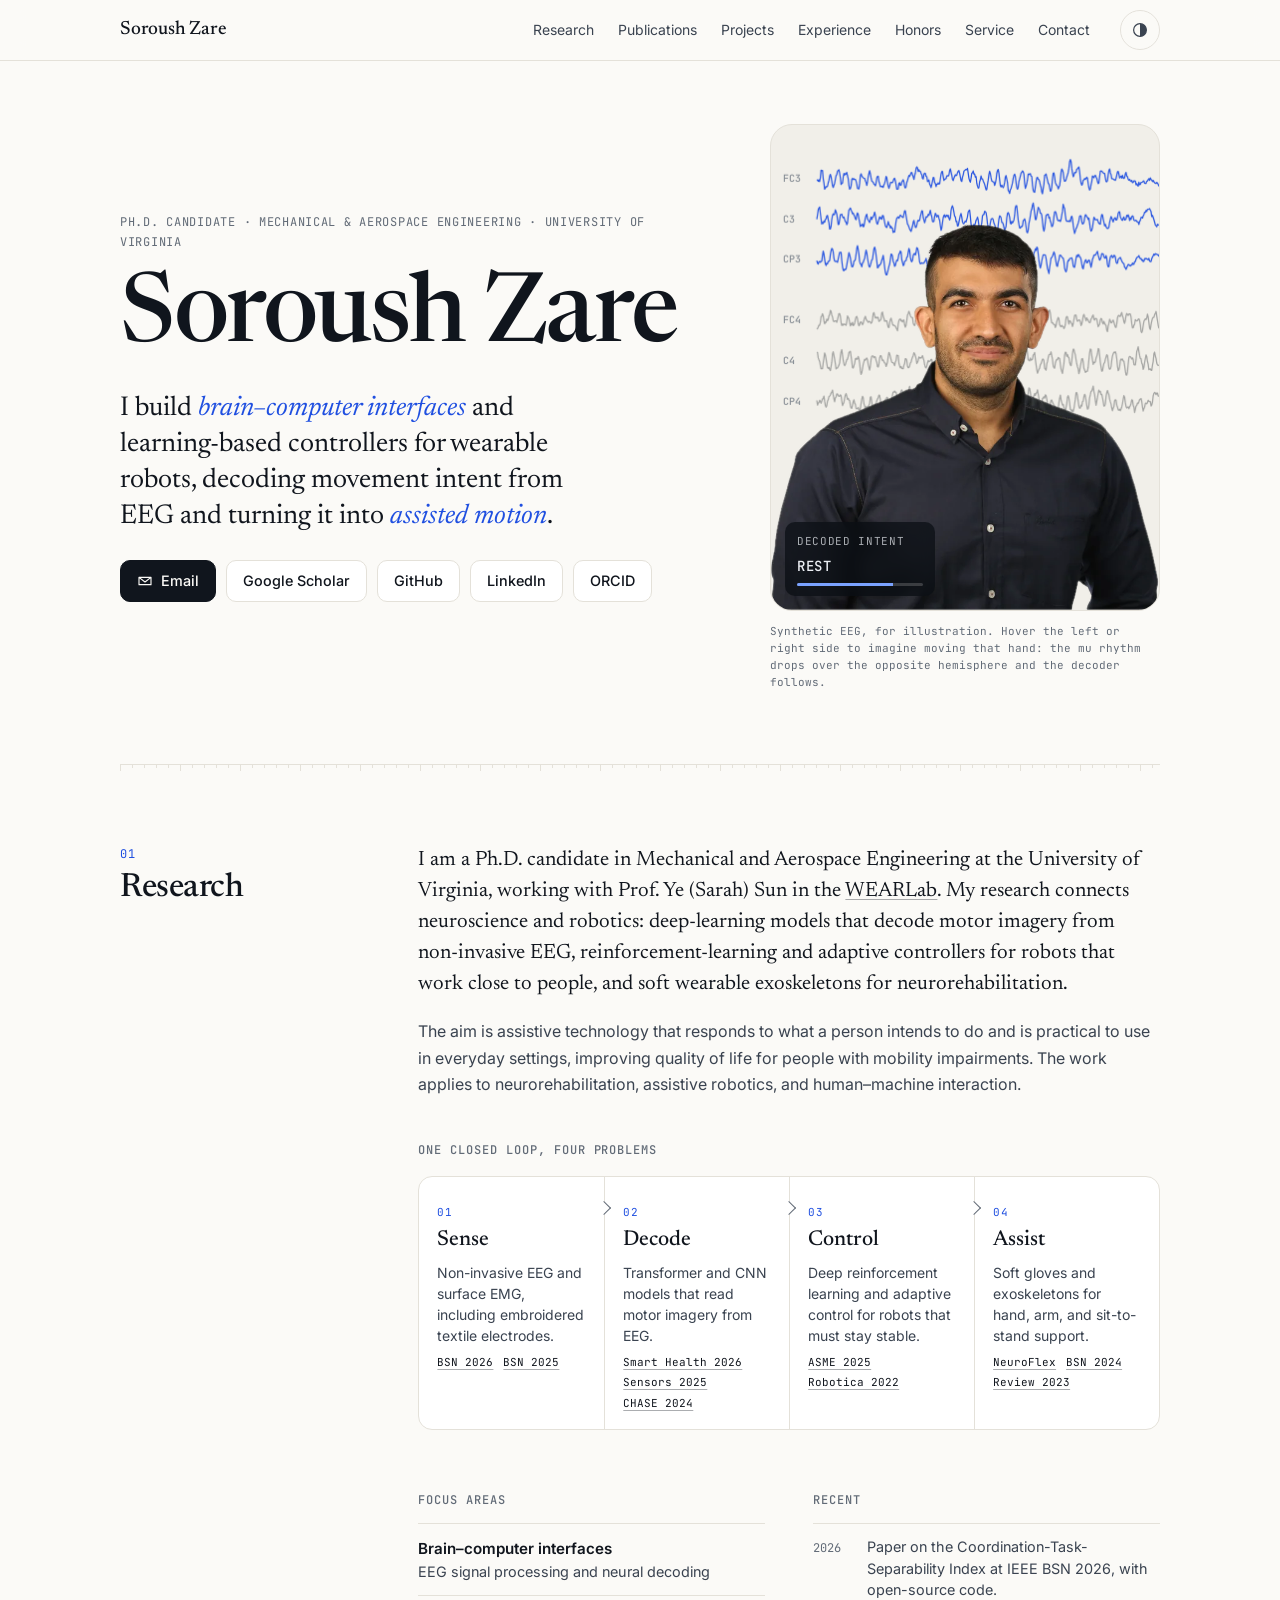
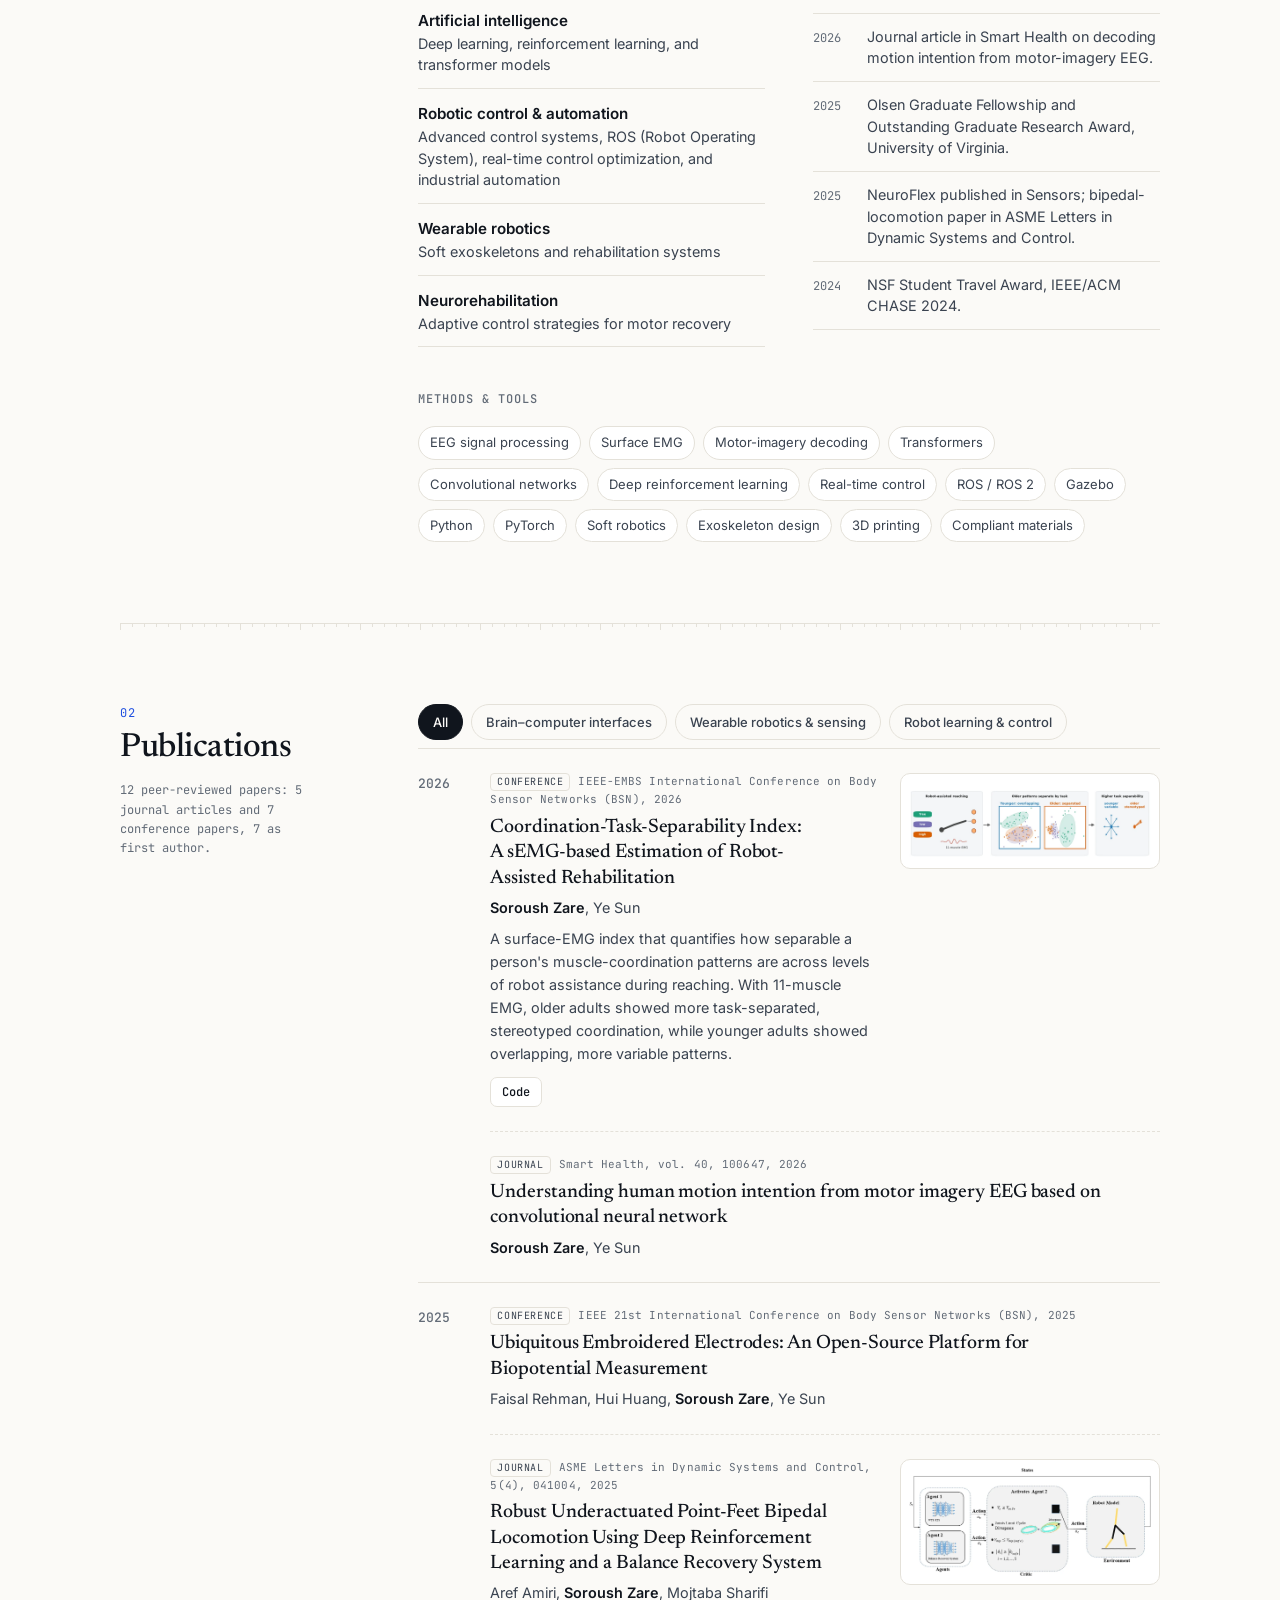
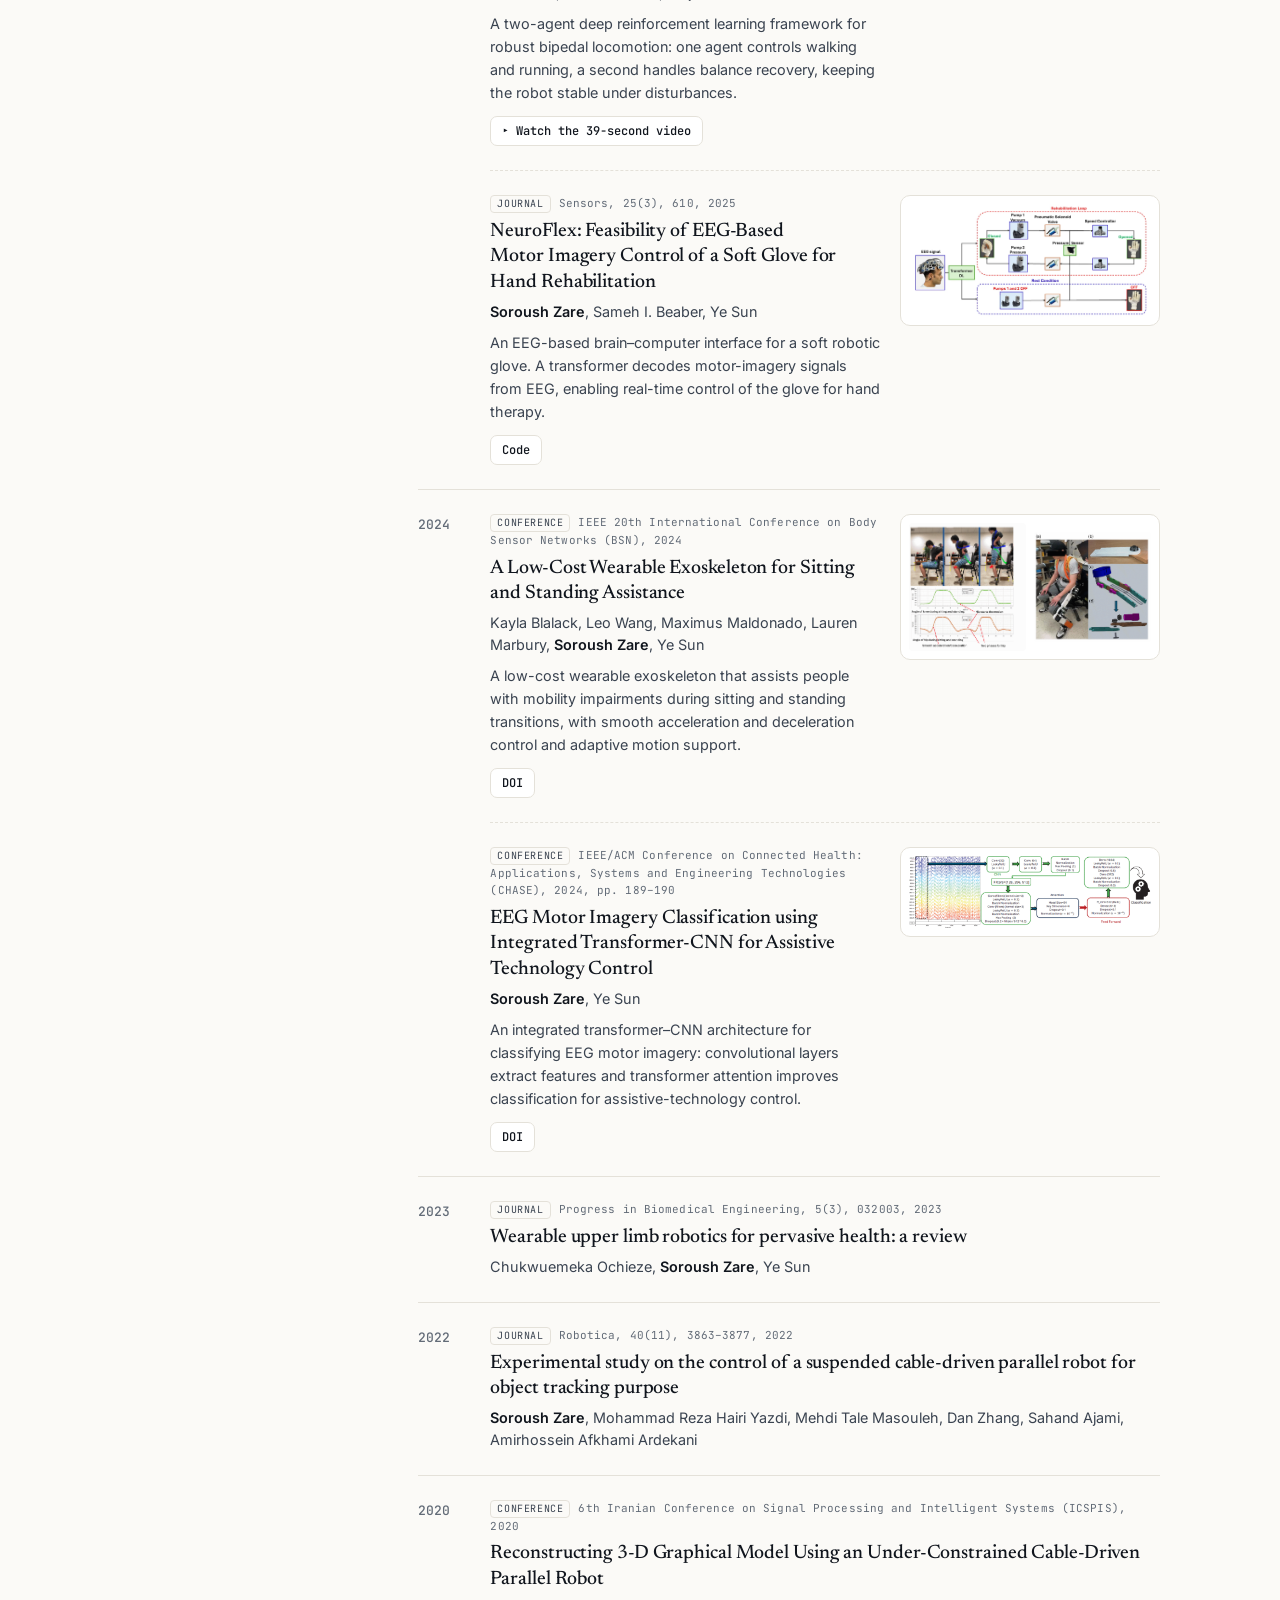
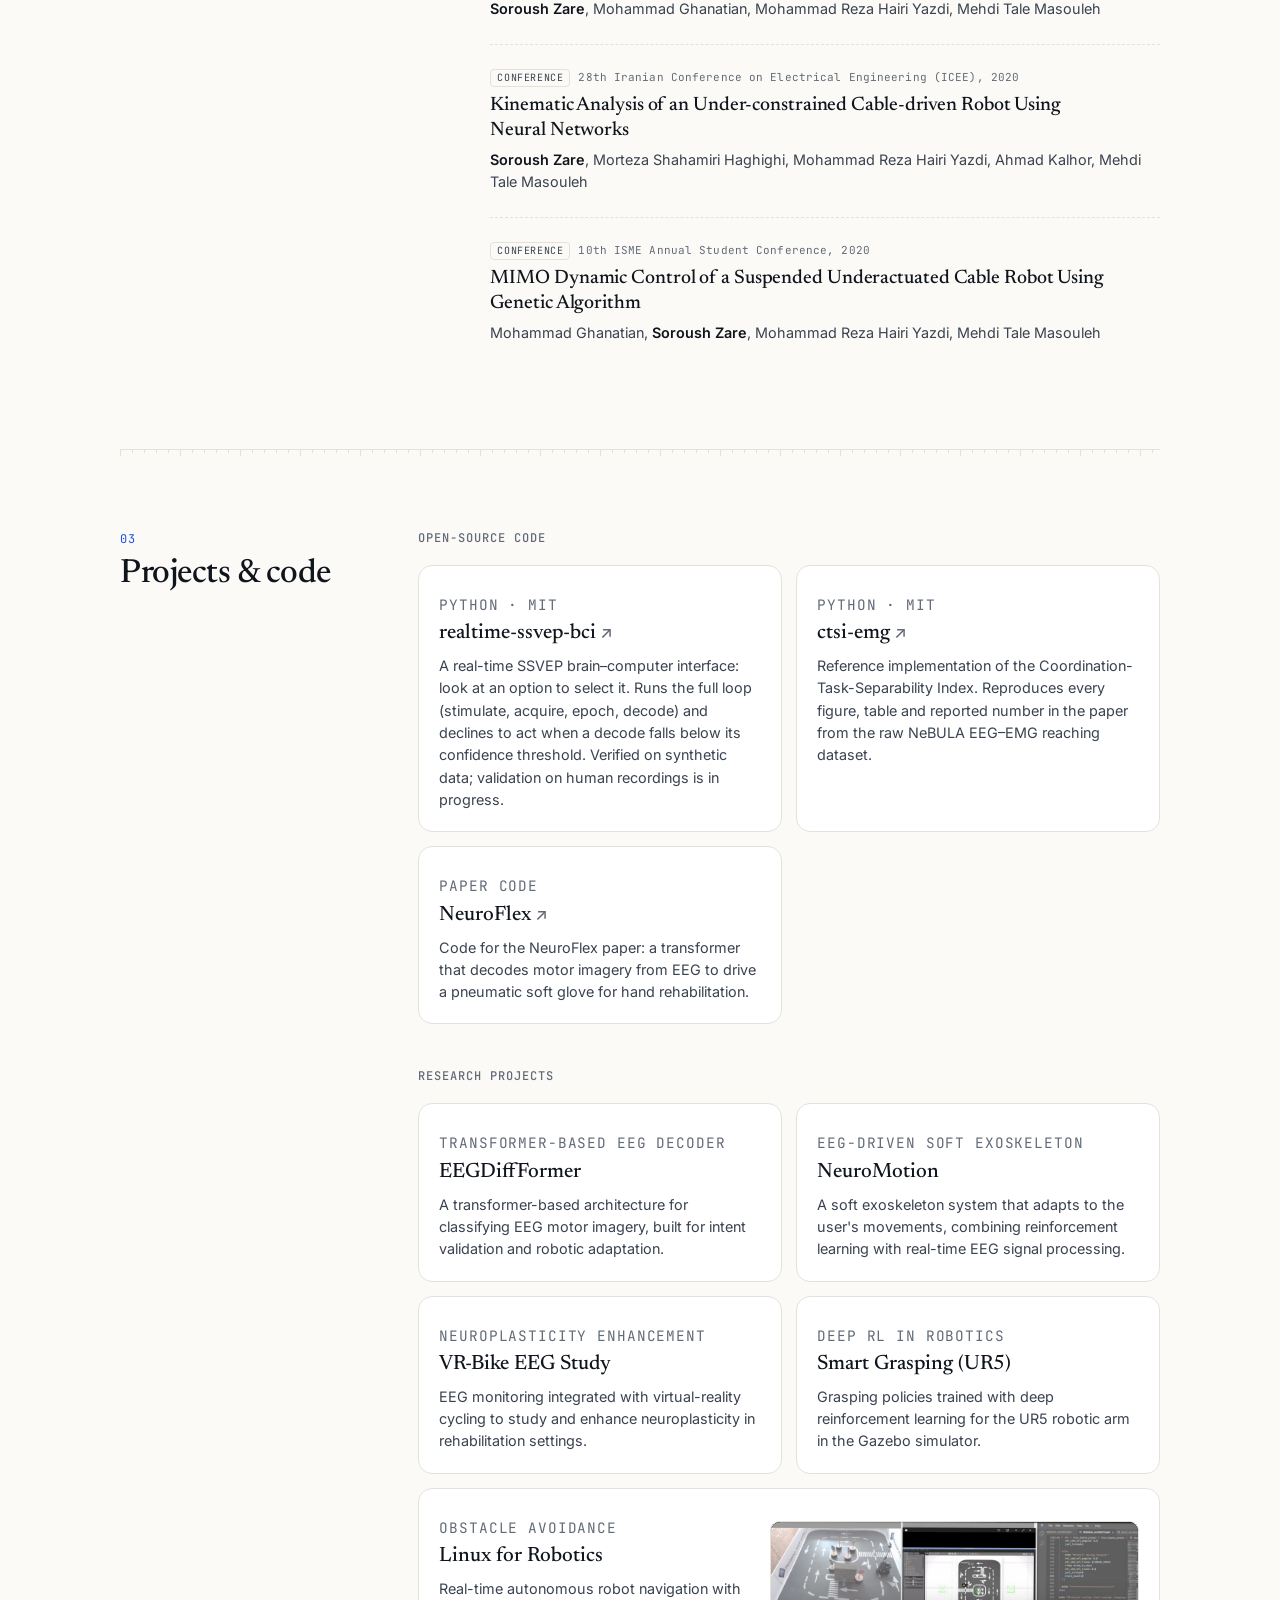
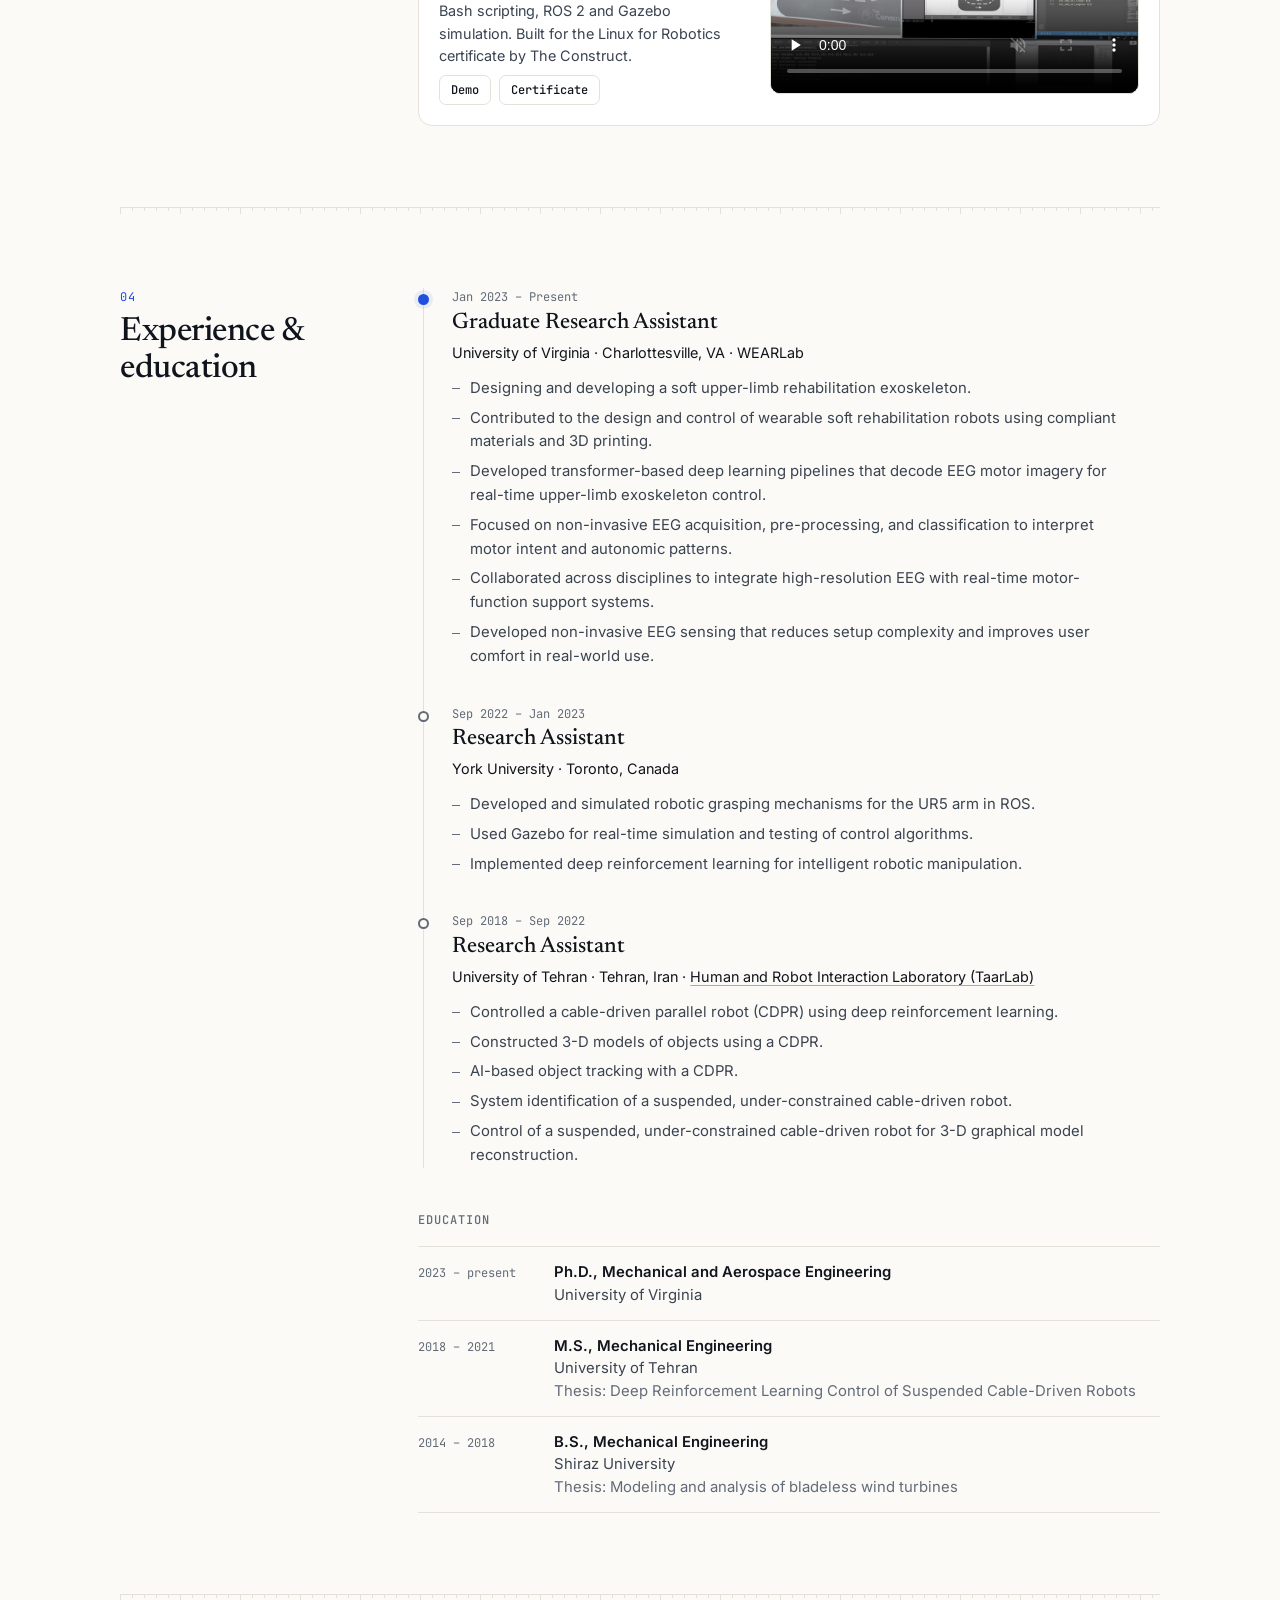
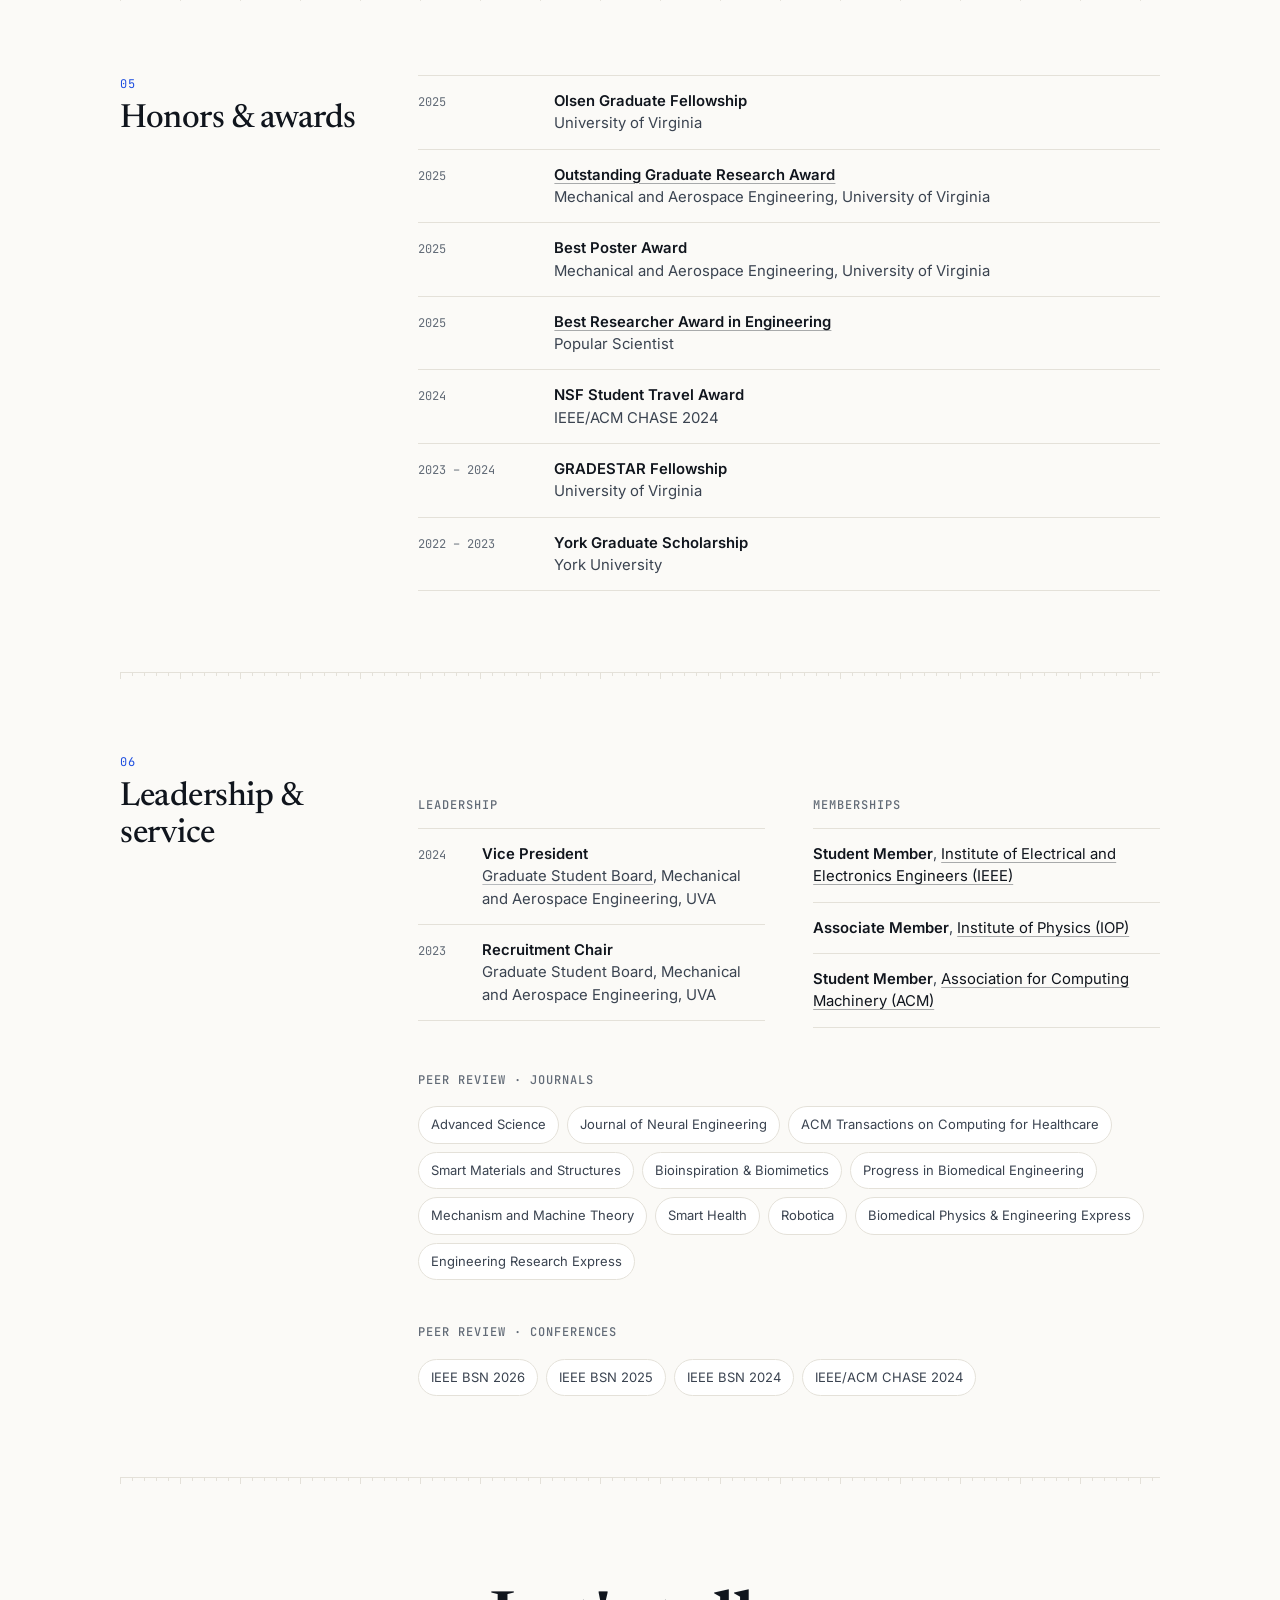
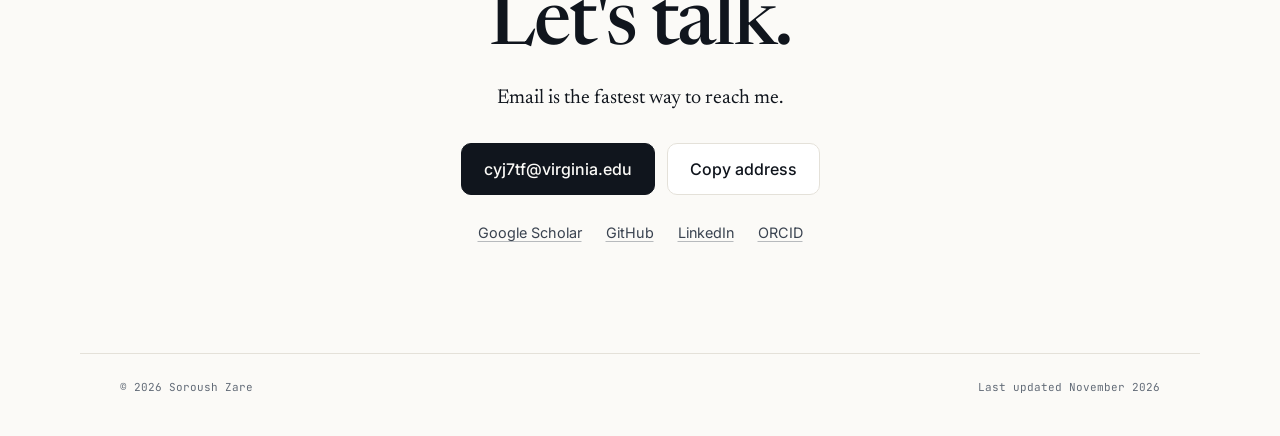
==== commit 5cf212c5: "Remove availability line from hero and contact" ====
--- a/index.html
+++ b/index.html
@@ -107,7 +107,6 @@
         <p class="eyebrow">Ph.D. Candidate · Mechanical &amp; Aerospace Engineering · University of Virginia</p>
         <h1>Soroush Zare</h1>
         <p class="hero__lead">I build <em>brain–computer interfaces</em> and learning-based controllers for wearable robots, decoding movement intent from EEG and turning it into <em>assisted motion</em>.</p>
-        <p class="status"><span class="status__dot" aria-hidden="true"></span>Open to research scientist and faculty opportunities</p>
         <ul class="links" aria-label="Contact and profiles">
           <li><a class="btn btn--primary" href="mailto:cyj7tf@virginia.edu">
             <svg viewBox="0 0 24 24" width="16" height="16" aria-hidden="true"><path d="M3 6.5h18v11H3z M3.5 7l8.5 6.5L20.5 7" fill="none" stroke="currentColor" stroke-width="1.7" stroke-linejoin="round"/></svg>Email</a></li>
@@ -533,7 +532,7 @@
     <!-- ============================== CONTACT ============================== -->
     <section class="contact wrap" id="contact" aria-labelledby="contact-h">
       <h2 id="contact-h">Let's talk.</h2>
-      <p>I am open to research scientist and faculty opportunities. Email is the fastest way to reach me.</p>
+      <p>Email is the fastest way to reach me.</p>
       <p class="contact__actions">
         <a class="btn btn--primary btn--lg" href="mailto:cyj7tf@virginia.edu">cyj7tf@virginia.edu</a>
         <button class="btn btn--lg js-only" type="button" id="copy-email" data-email="cyj7tf@virginia.edu">Copy address</button>
--- a/assets/css/site.css
+++ b/assets/css/site.css
@@ -15,7 +15,6 @@
   --line: #E4E1D9;
   --accent: #1F4FE0;
   --accent-soft: rgba(31, 79, 224, 0.08);
-  --ok: #1E9E5A;
   --panel: #F1EFE9;
   --plate: #FFFFFF;
 
@@ -39,7 +38,6 @@
     --line: #232A36;
     --accent: #7AA2FF;
     --accent-soft: rgba(122, 162, 255, 0.12);
-    --ok: #4CC987;
     --panel: #121722;
     --plate: #F4F3EF;
     color-scheme: dark;
@@ -54,7 +52,6 @@
   --line: #232A36;
   --accent: #7AA2FF;
   --accent-soft: rgba(122, 162, 255, 0.12);
-  --ok: #4CC987;
   --panel: #121722;
   --plate: #F4F3EF;
   color-scheme: dark;
@@ -127,12 +124,6 @@
   color: var(--ink); text-wrap: balance;
 }
 .hero__lead em { font-style: italic; color: var(--accent); }
-.status {
-  display: inline-flex; align-items: center; gap: 10px; margin-top: 26px;
-  padding: 7px 14px 7px 12px; border: 1px solid var(--line); border-radius: 999px;
-  background: var(--surface); font-size: 0.875rem; color: var(--ink);
-}
-.status__dot { width: 8px; height: 8px; border-radius: 50%; background: var(--ok); box-shadow: 0 0 0 4px color-mix(in srgb, var(--ok) 20%, transparent); }
 .links { display: flex; flex-wrap: wrap; gap: 10px; margin-top: 26px; }
 .btn {
   display: inline-flex; align-items: center; gap: 8px; min-height: 42px; padding: 0 16px;
@@ -332,8 +323,7 @@
 }
 @media (max-width: 640px) {
   h1 { margin-top: 12px; }
-  .hero__lead, .status, .links { margin-top: 18px; }
-  .status { font-size: 0.8125rem; }
+  .hero__lead, .links { margin-top: 18px; }
   .links { gap: 8px; }
   .btn { padding: 0 13px; }
   .two-col { grid-template-columns: 1fr; gap: 0; }
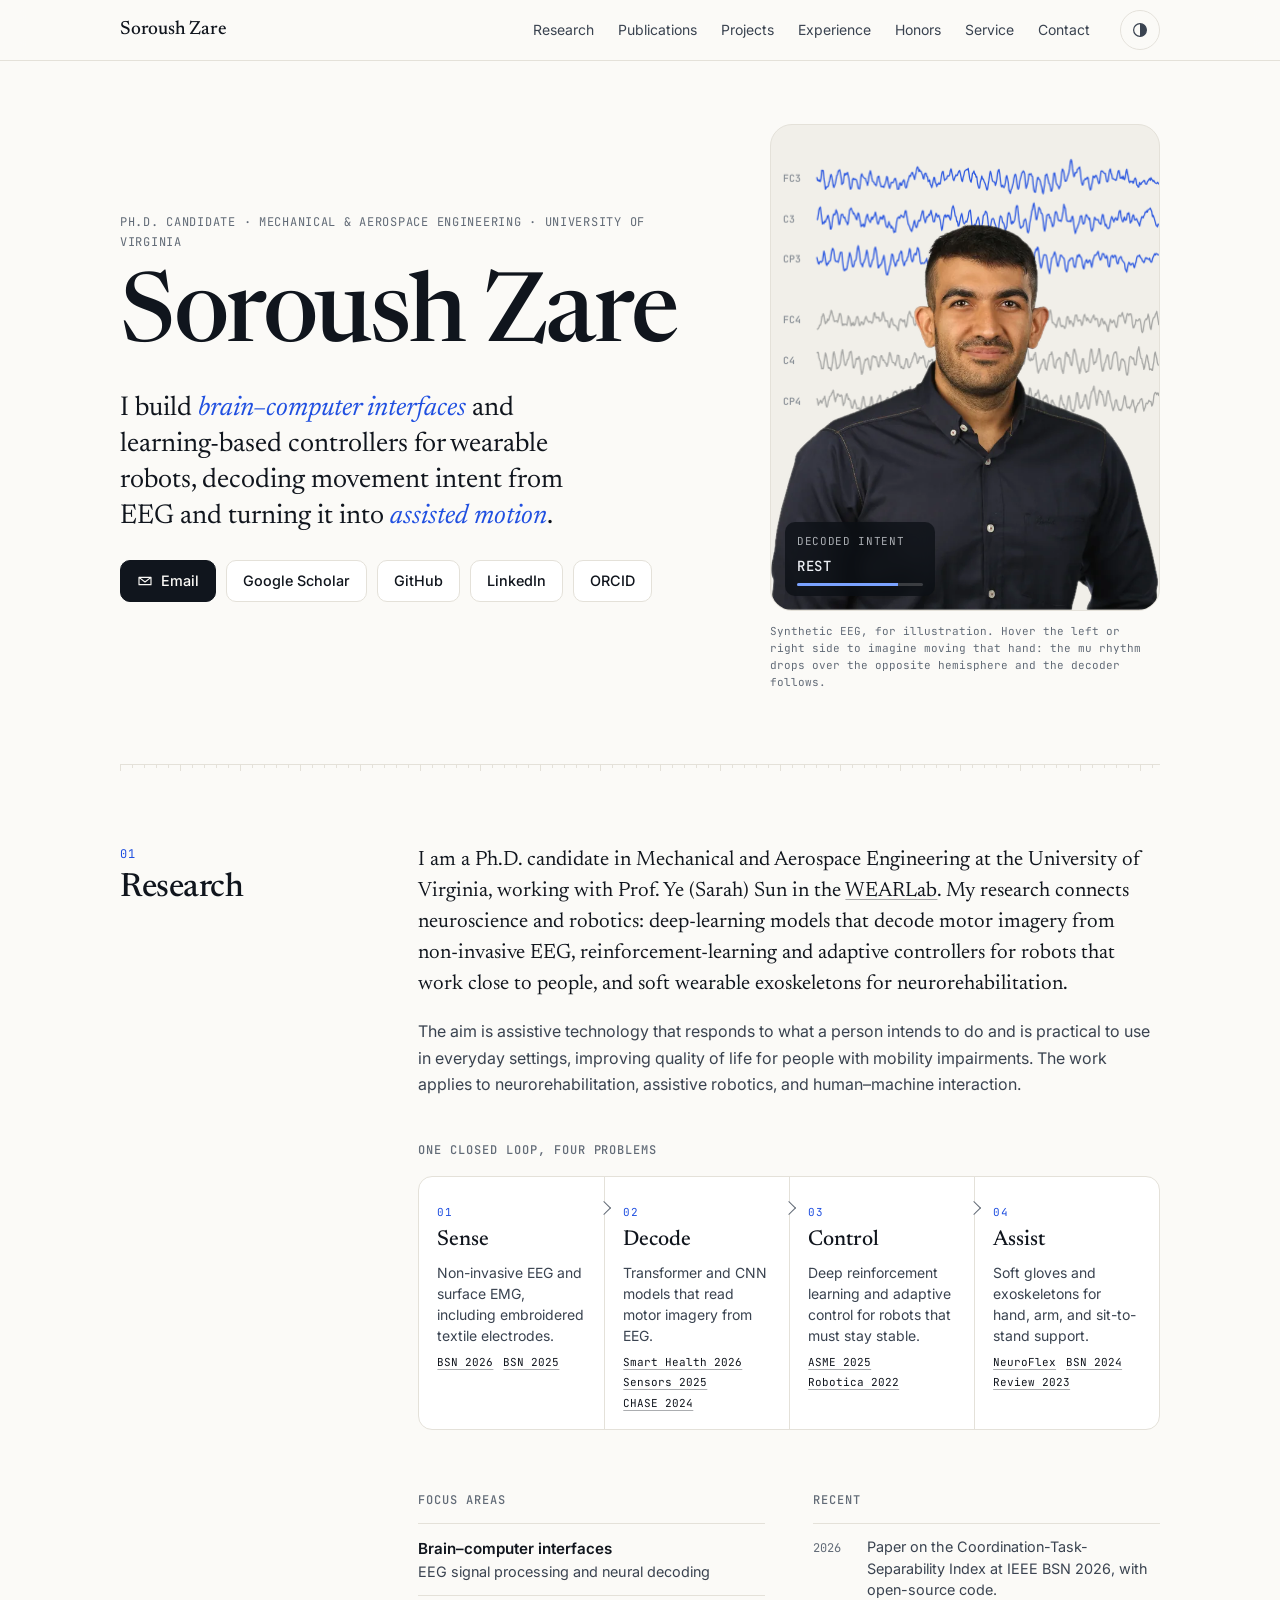
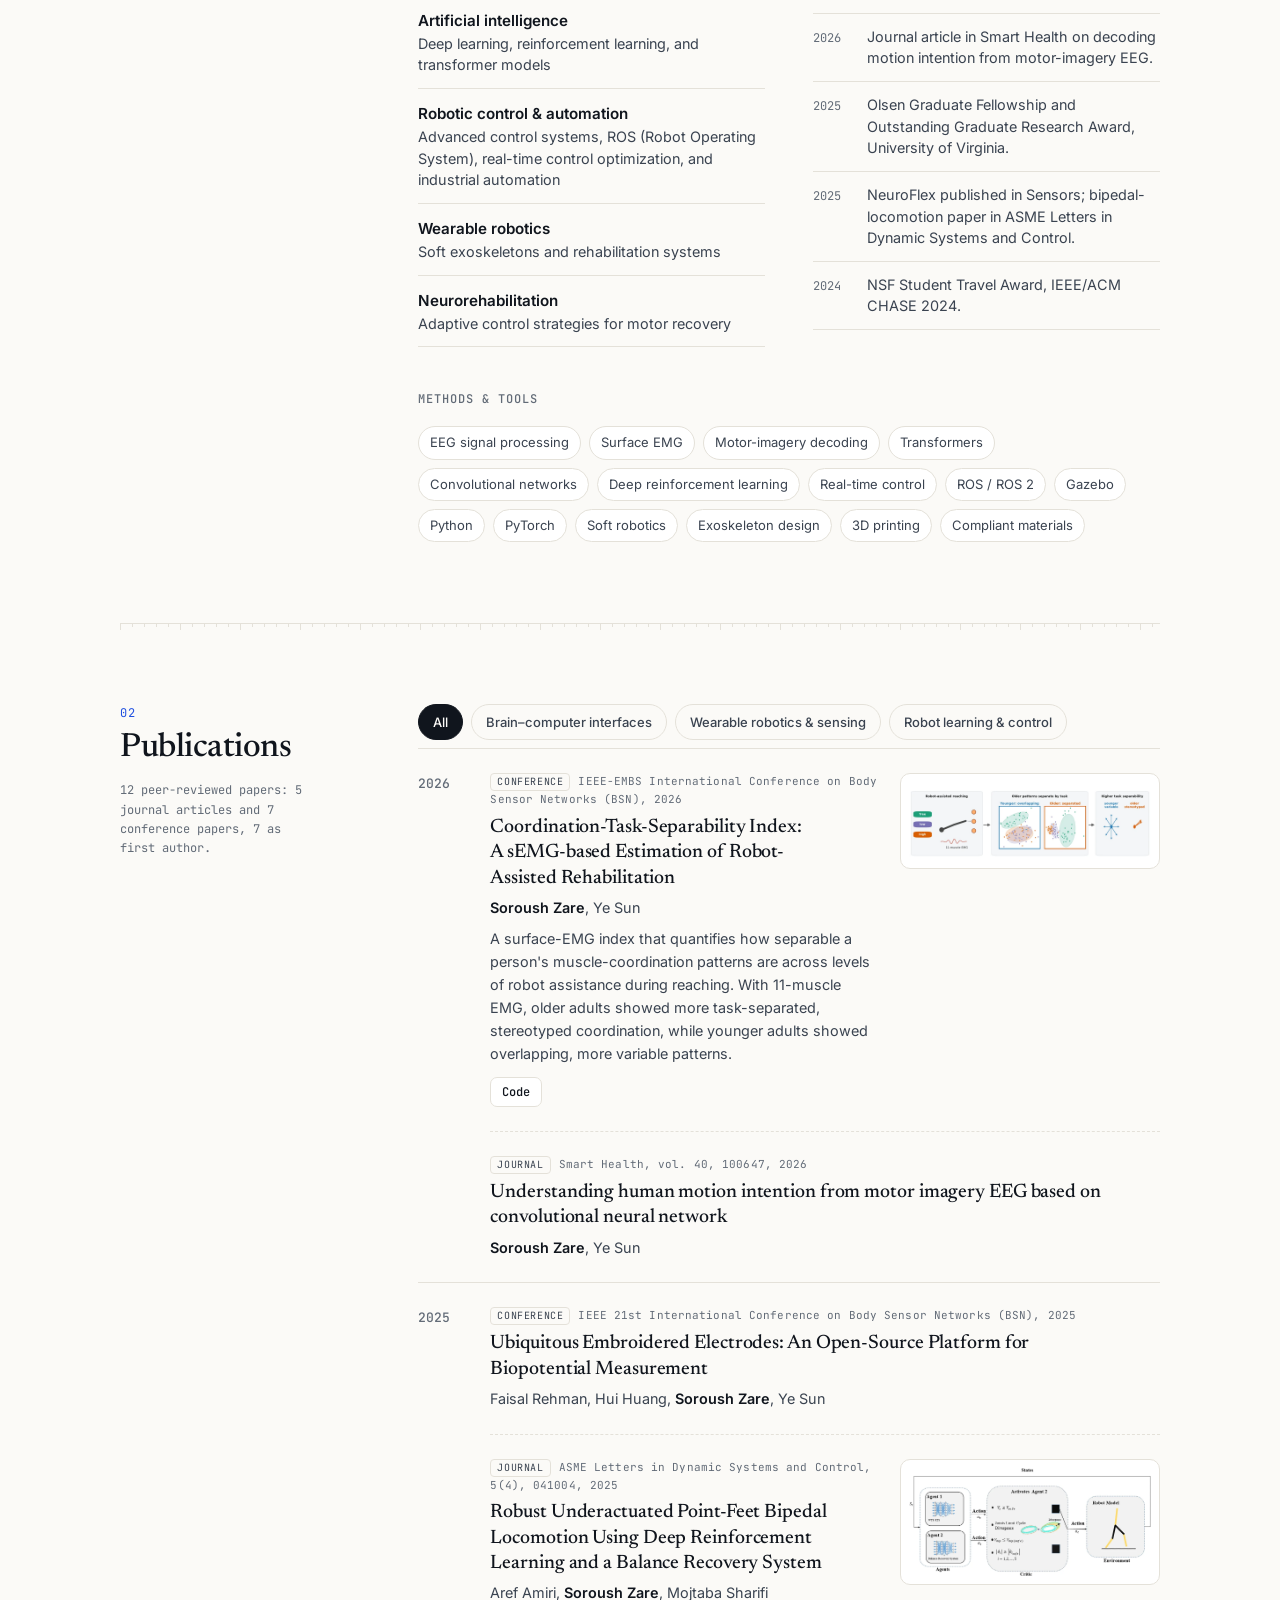
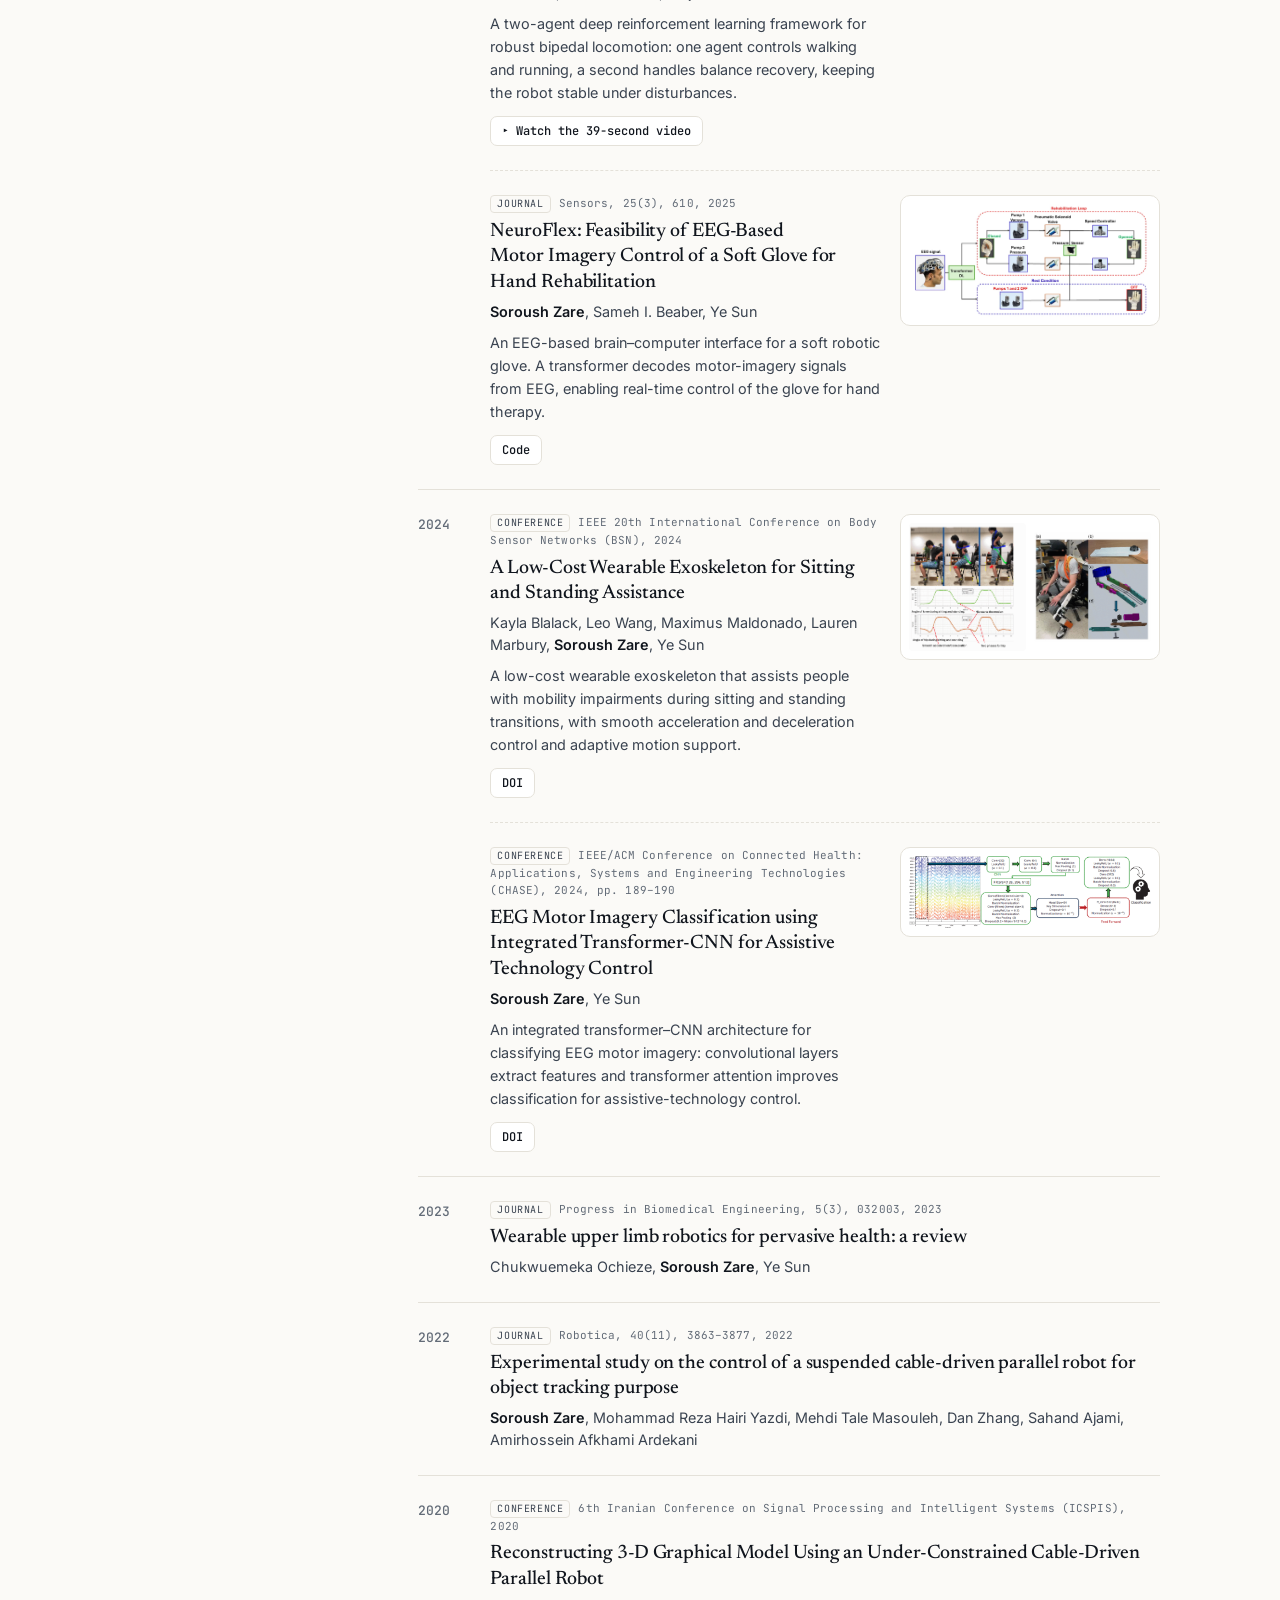
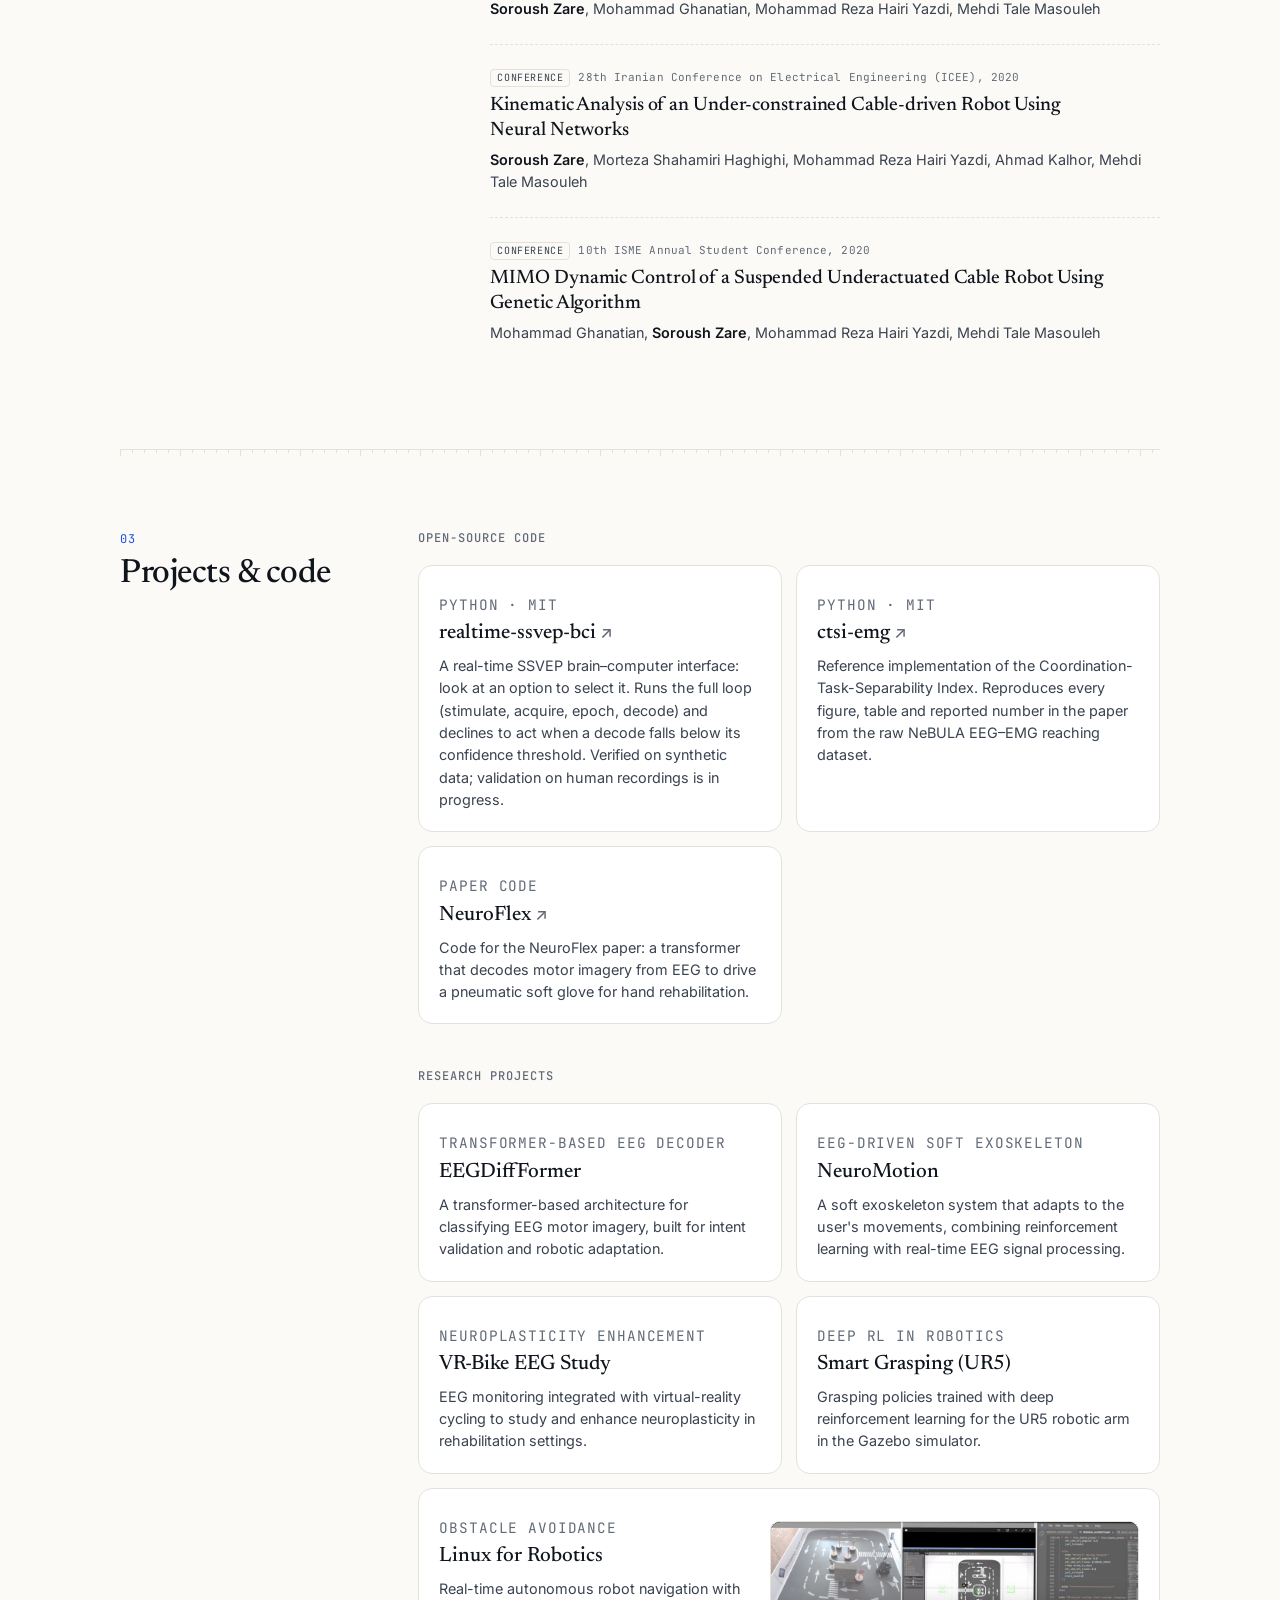
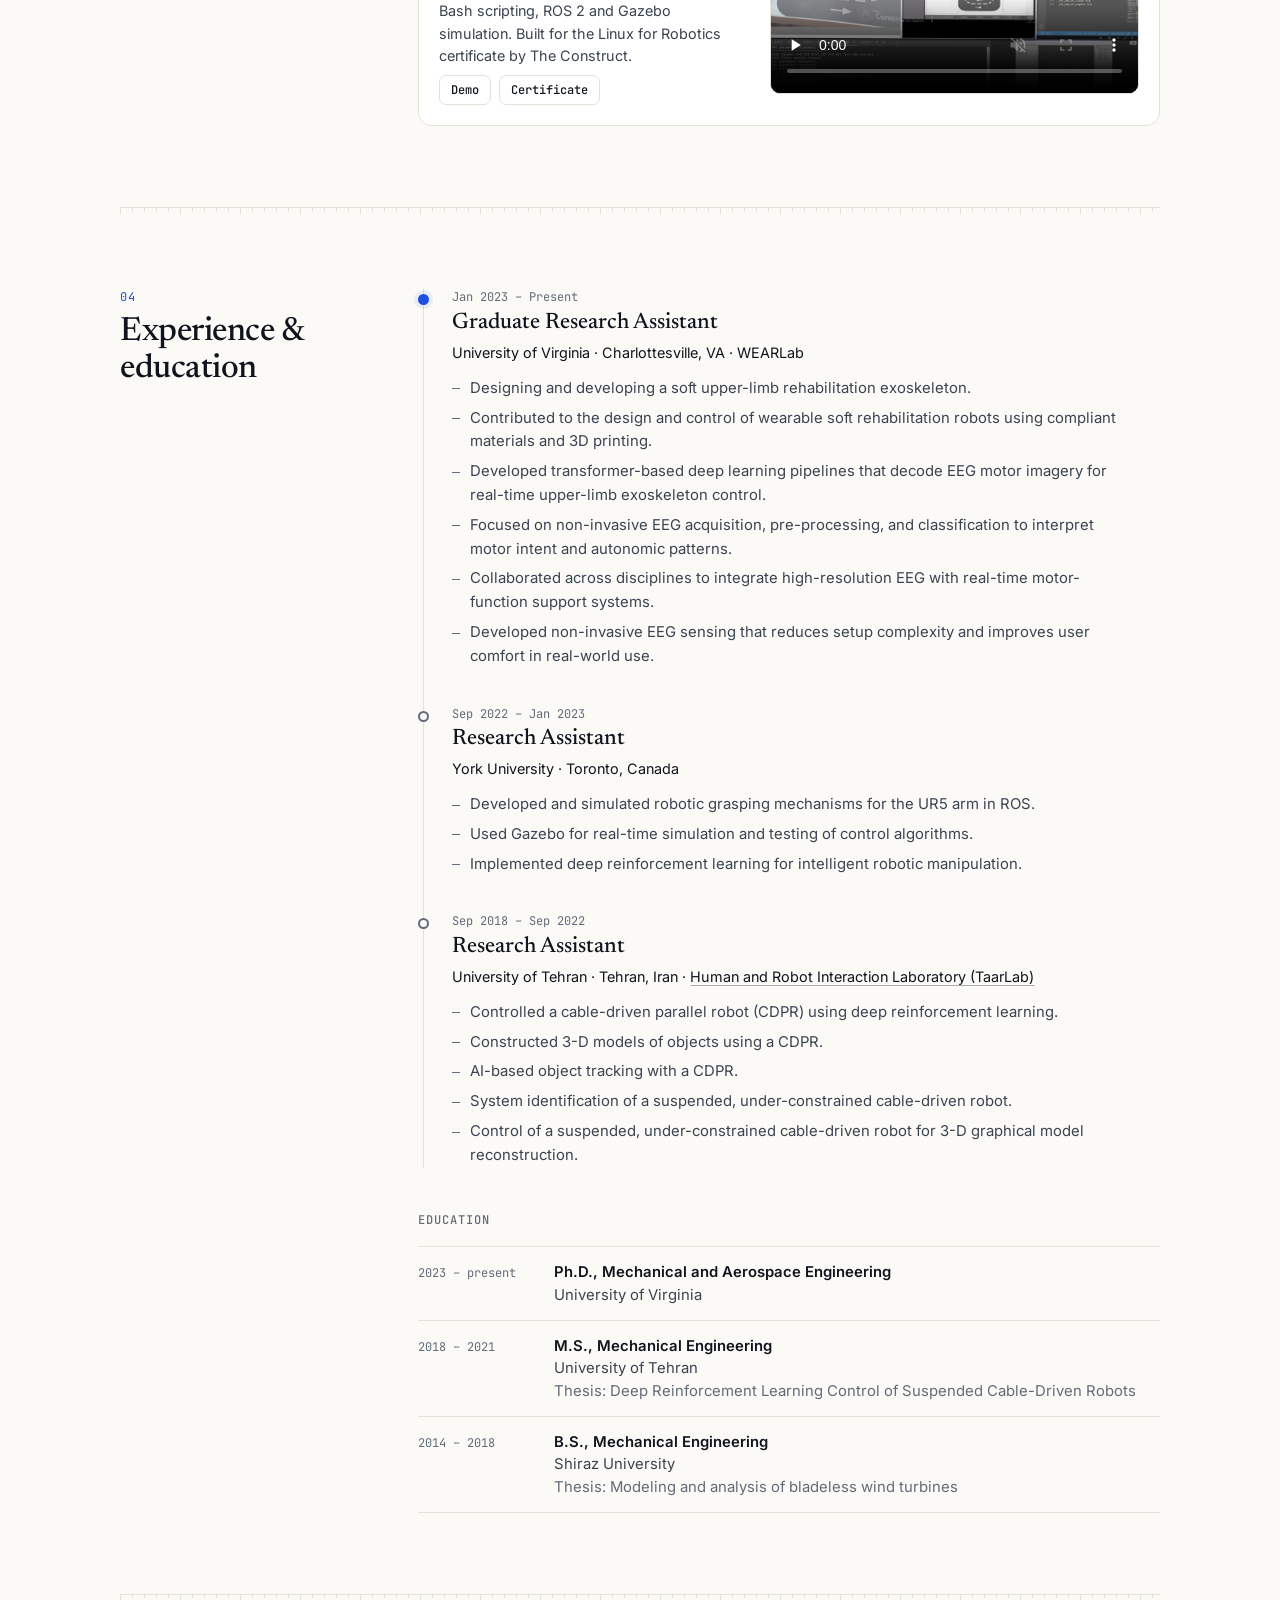
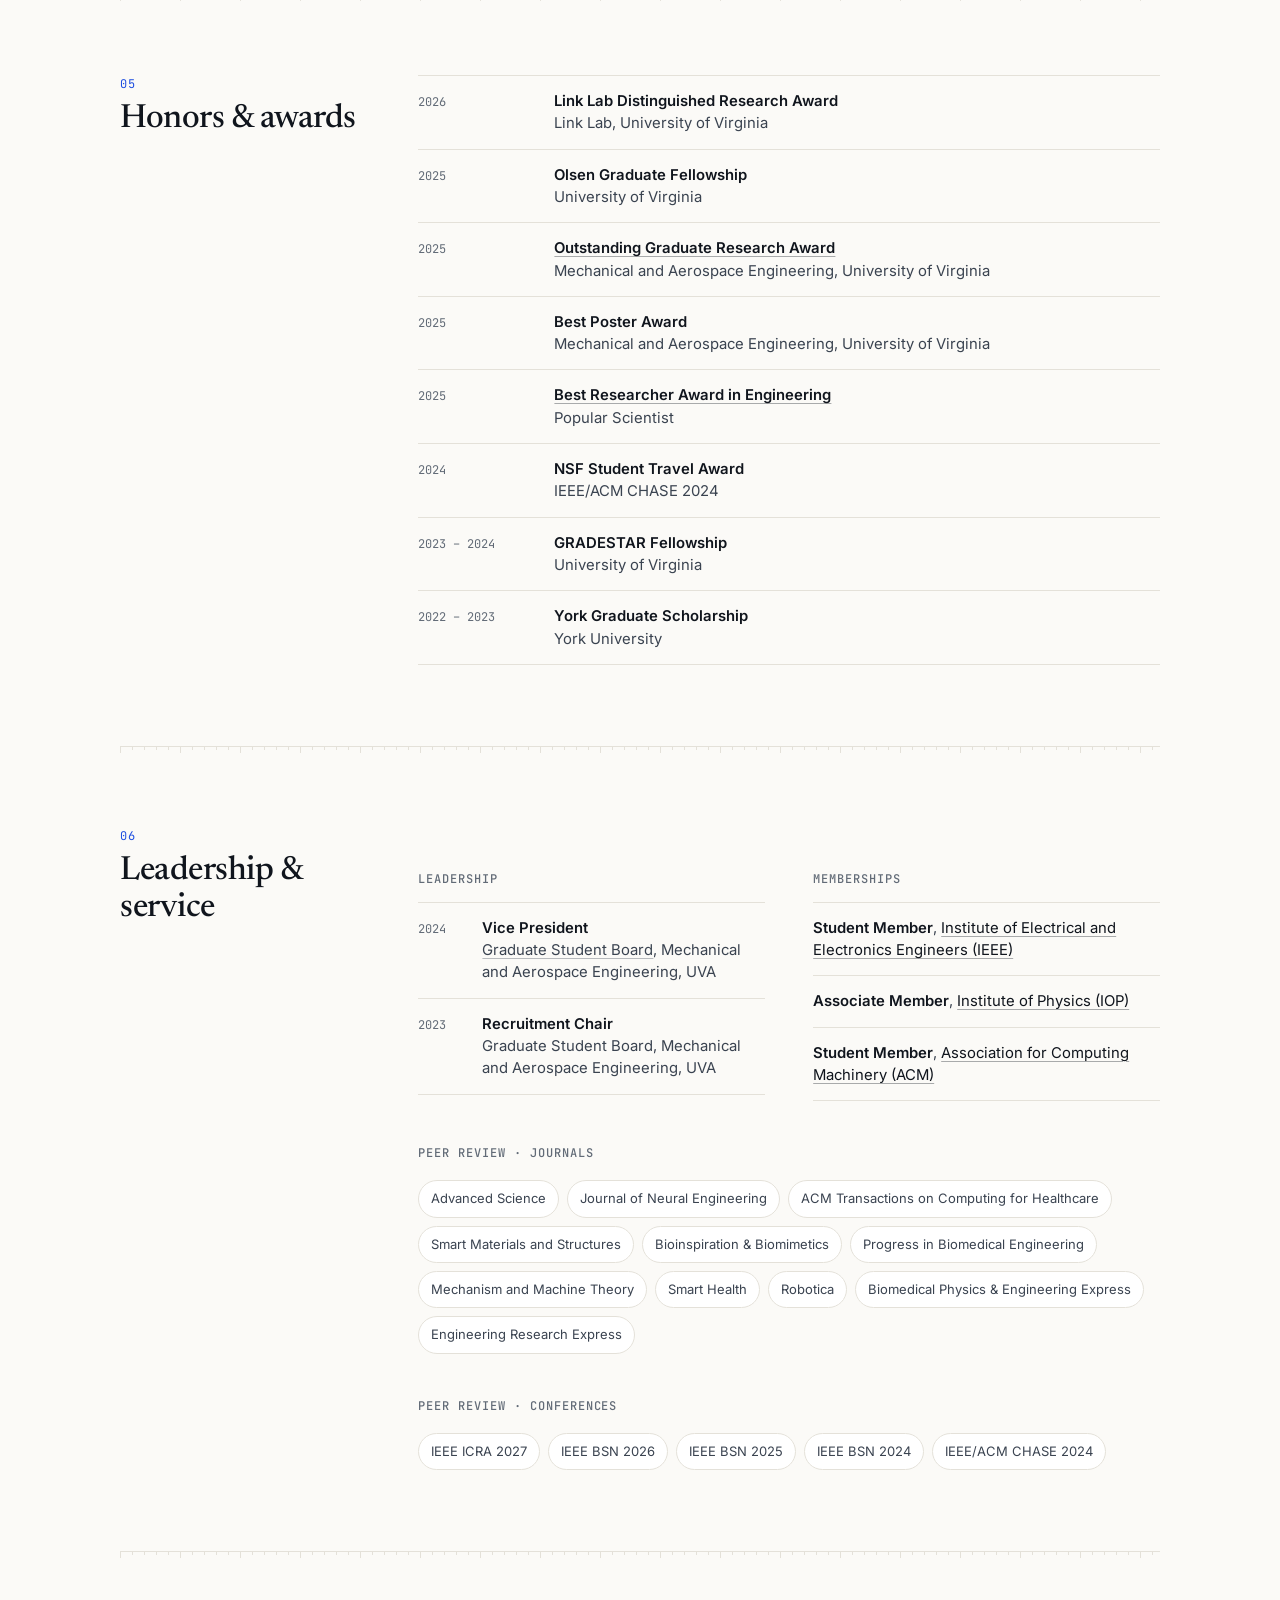
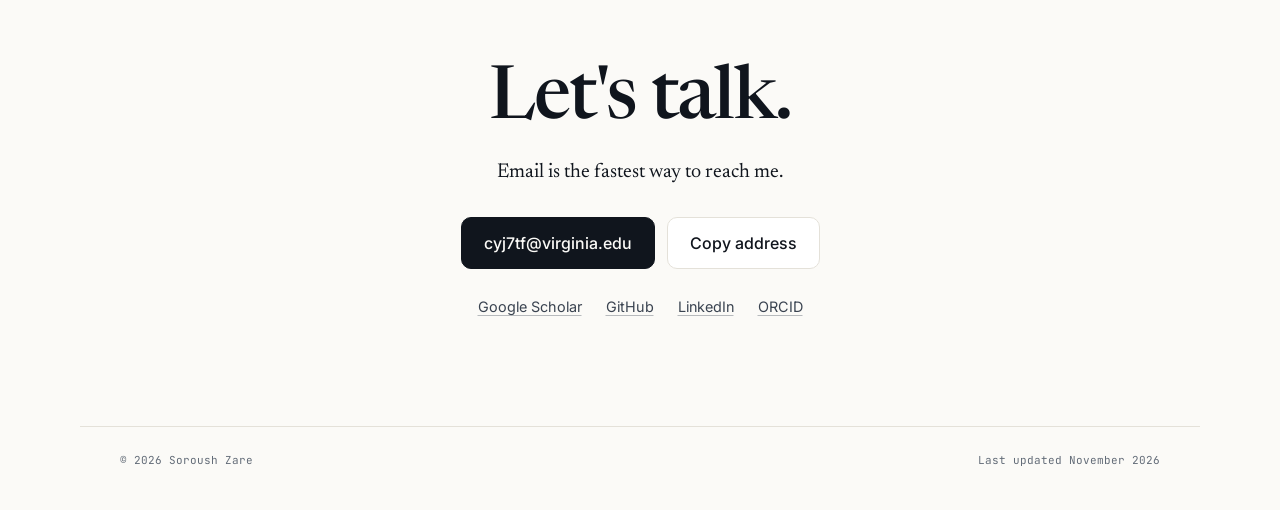
==== commit e4b3f689: "Add Link Lab Distinguished Research Award and ICRA 2027 reviewing" ====
--- a/index.html
+++ b/index.html
@@ -472,6 +472,7 @@
       <div class="section__rail"><p class="index">05</p><h2 id="honors-h">Honors &amp; awards</h2></div>
       <div class="section__body">
         <ul class="rows">
+          <li><span class="rows__when">2026</span><div><strong>Link Lab Distinguished Research Award</strong><br>Link Lab, University of Virginia</div></li>
           <li><span class="rows__when">2025</span><div><strong>Olsen Graduate Fellowship</strong><br>University of Virginia</div></li>
           <li><span class="rows__when">2025</span><div><strong><a href="https://engineering.virginia.edu/news-events/news/photos-mechanical-and-aerospace-engineering-awards-banquet" target="_blank" rel="noopener">Outstanding Graduate Research Award</a></strong><br>Mechanical and Aerospace Engineering, University of Virginia</div></li>
           <li><span class="rows__when">2025</span><div><strong>Best Poster Award</strong><br>Mechanical and Aerospace Engineering, University of Virginia</div></li>
@@ -521,6 +522,7 @@
         </ul>
         <h3 class="sub">Peer review · conferences</h3>
         <ul class="chips chips--links">
+          <li><a href="https://2027.ieee-icra.org/" target="_blank" rel="noopener">IEEE ICRA 2027</a></li>
           <li><a href="https://bsn.embs.org/2026/" target="_blank" rel="noopener">IEEE BSN 2026</a></li>
           <li><a href="https://bsn.embs.org/2025/" target="_blank" rel="noopener">IEEE BSN 2025</a></li>
           <li><a href="https://bsn.embs.org/2024/" target="_blank" rel="noopener">IEEE BSN 2024</a></li>
